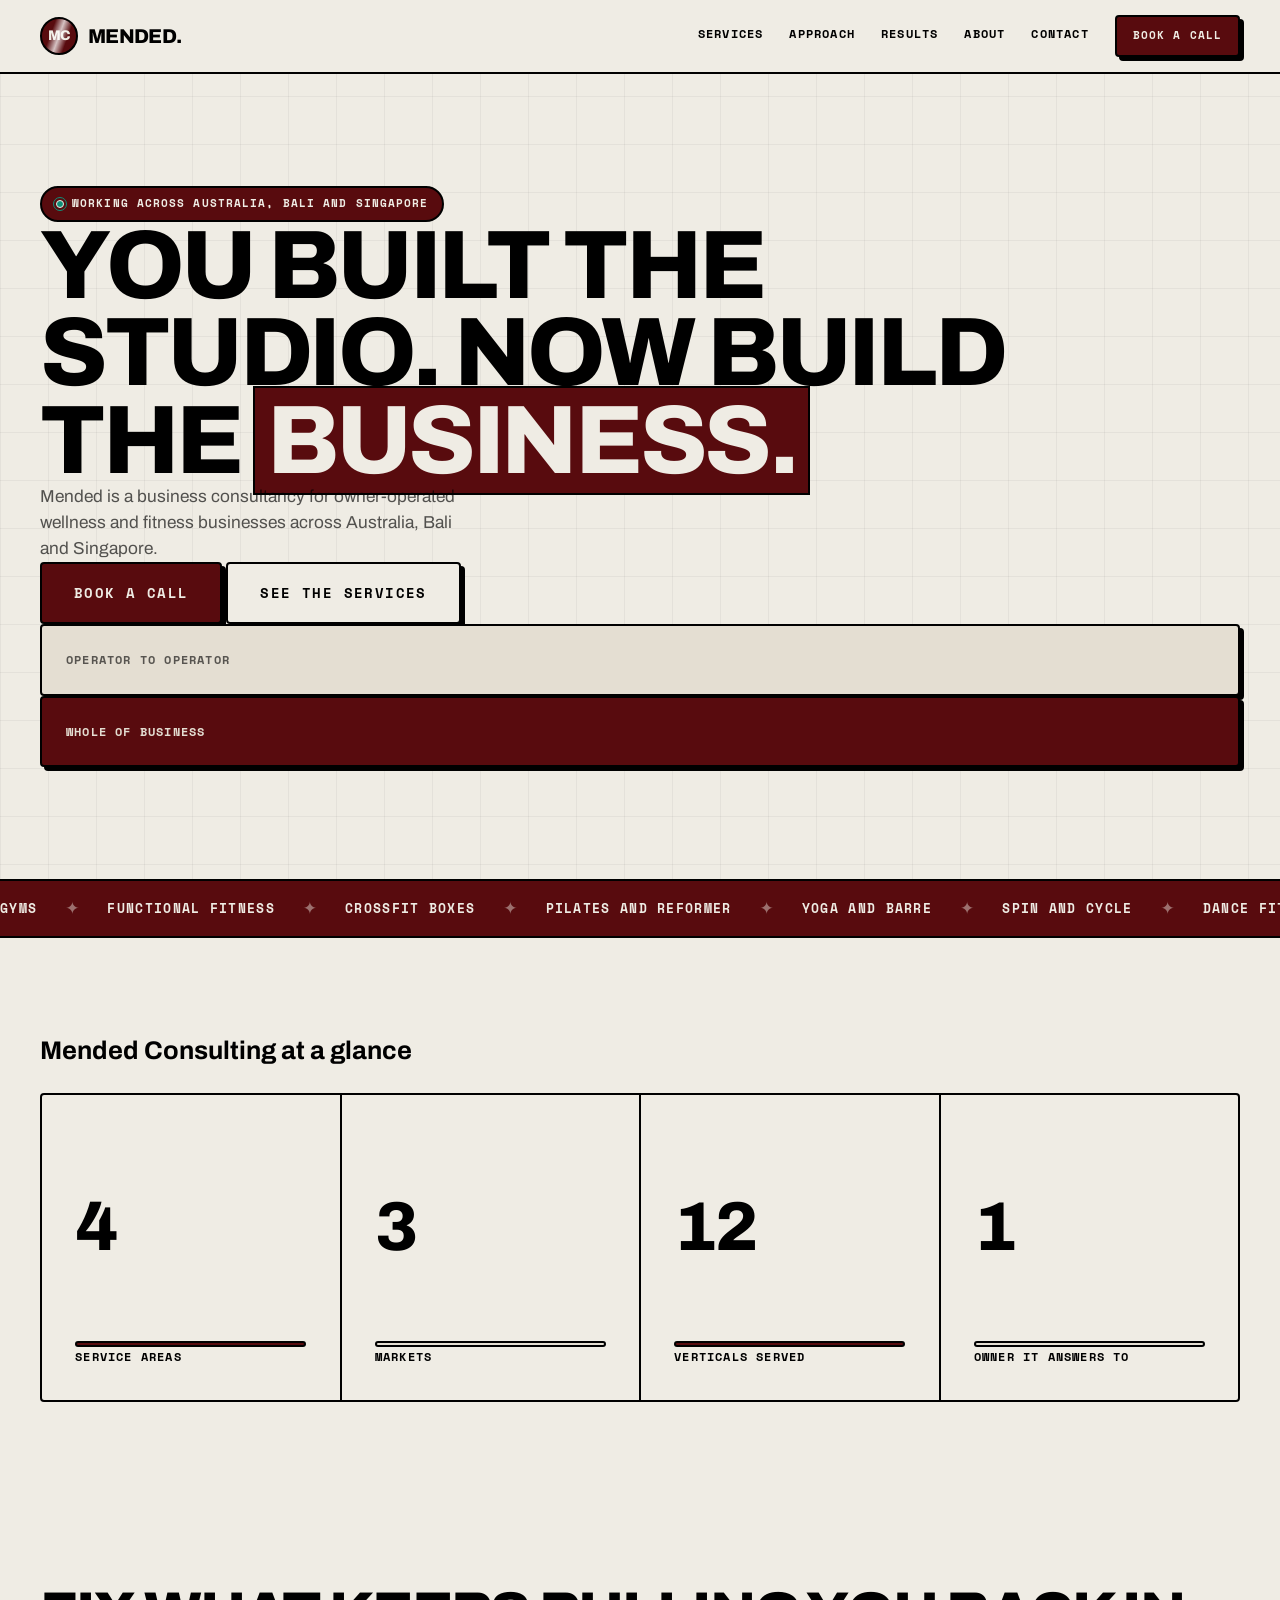
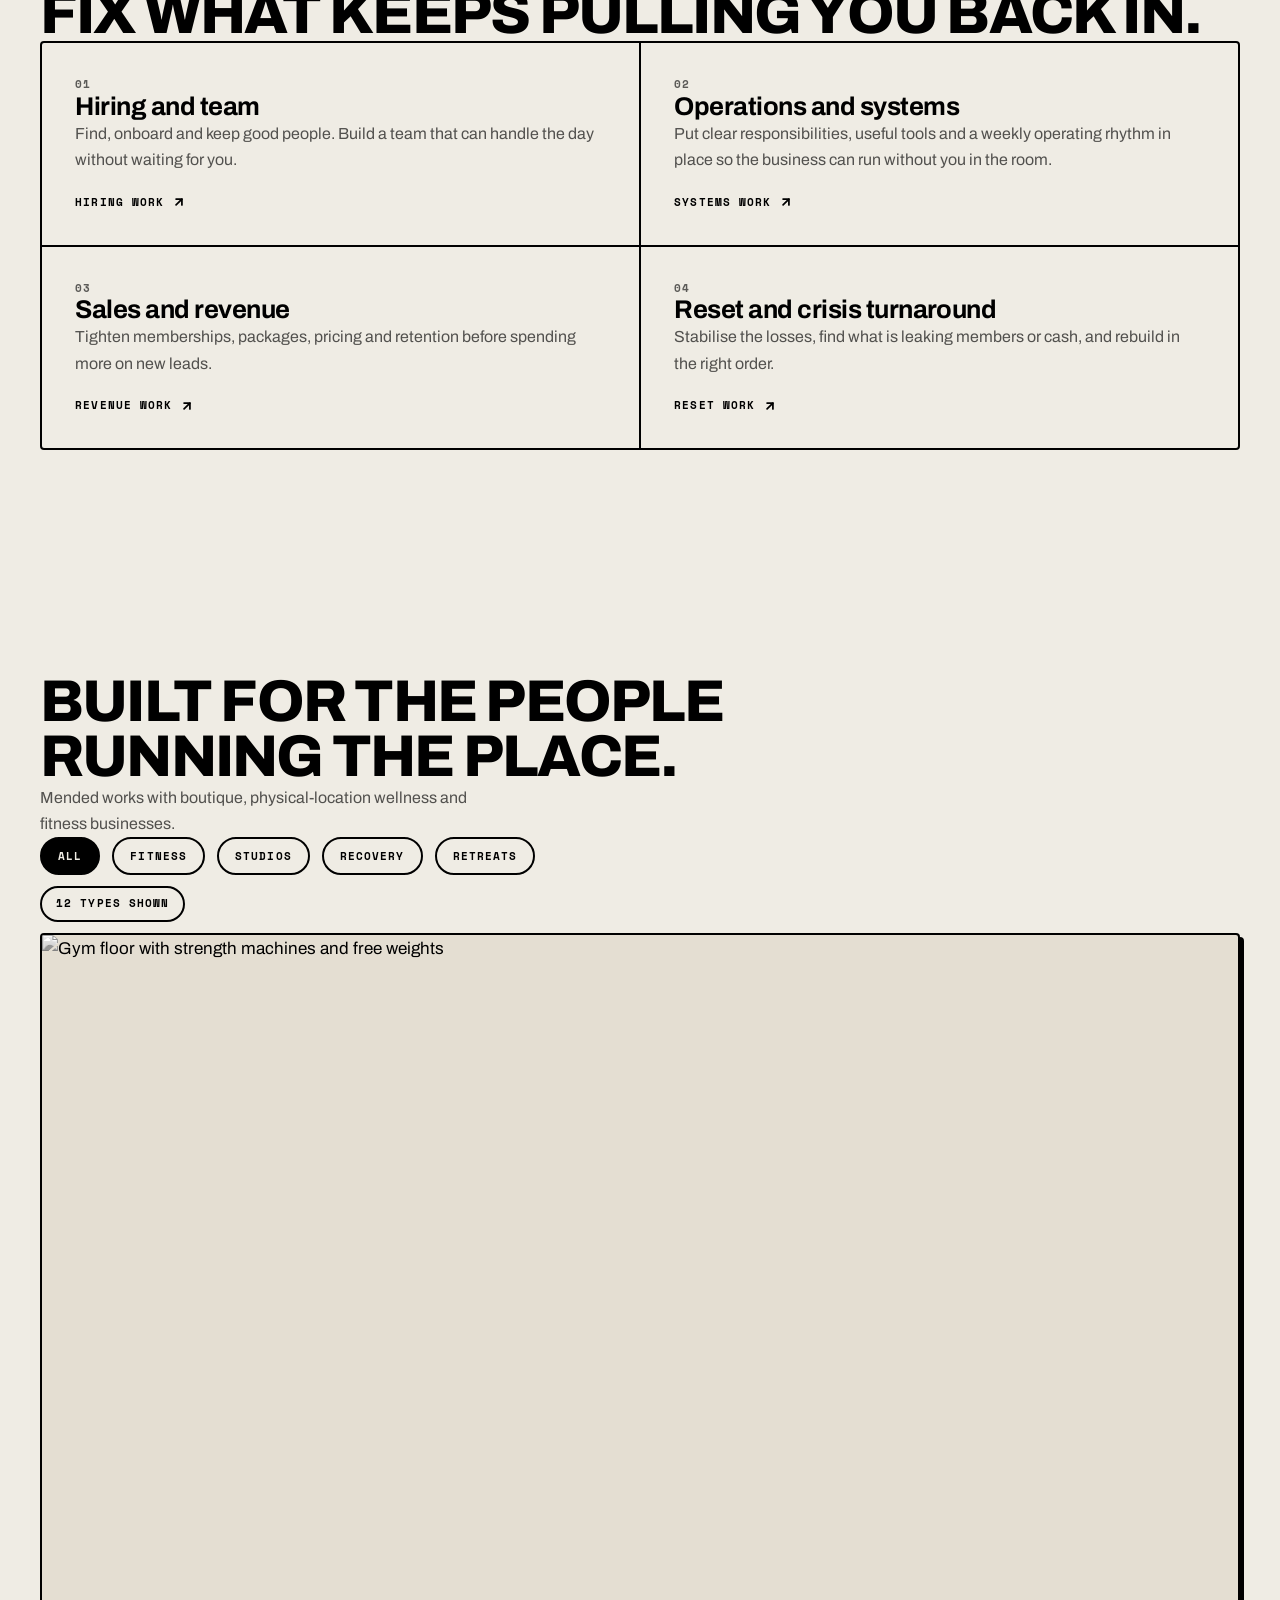
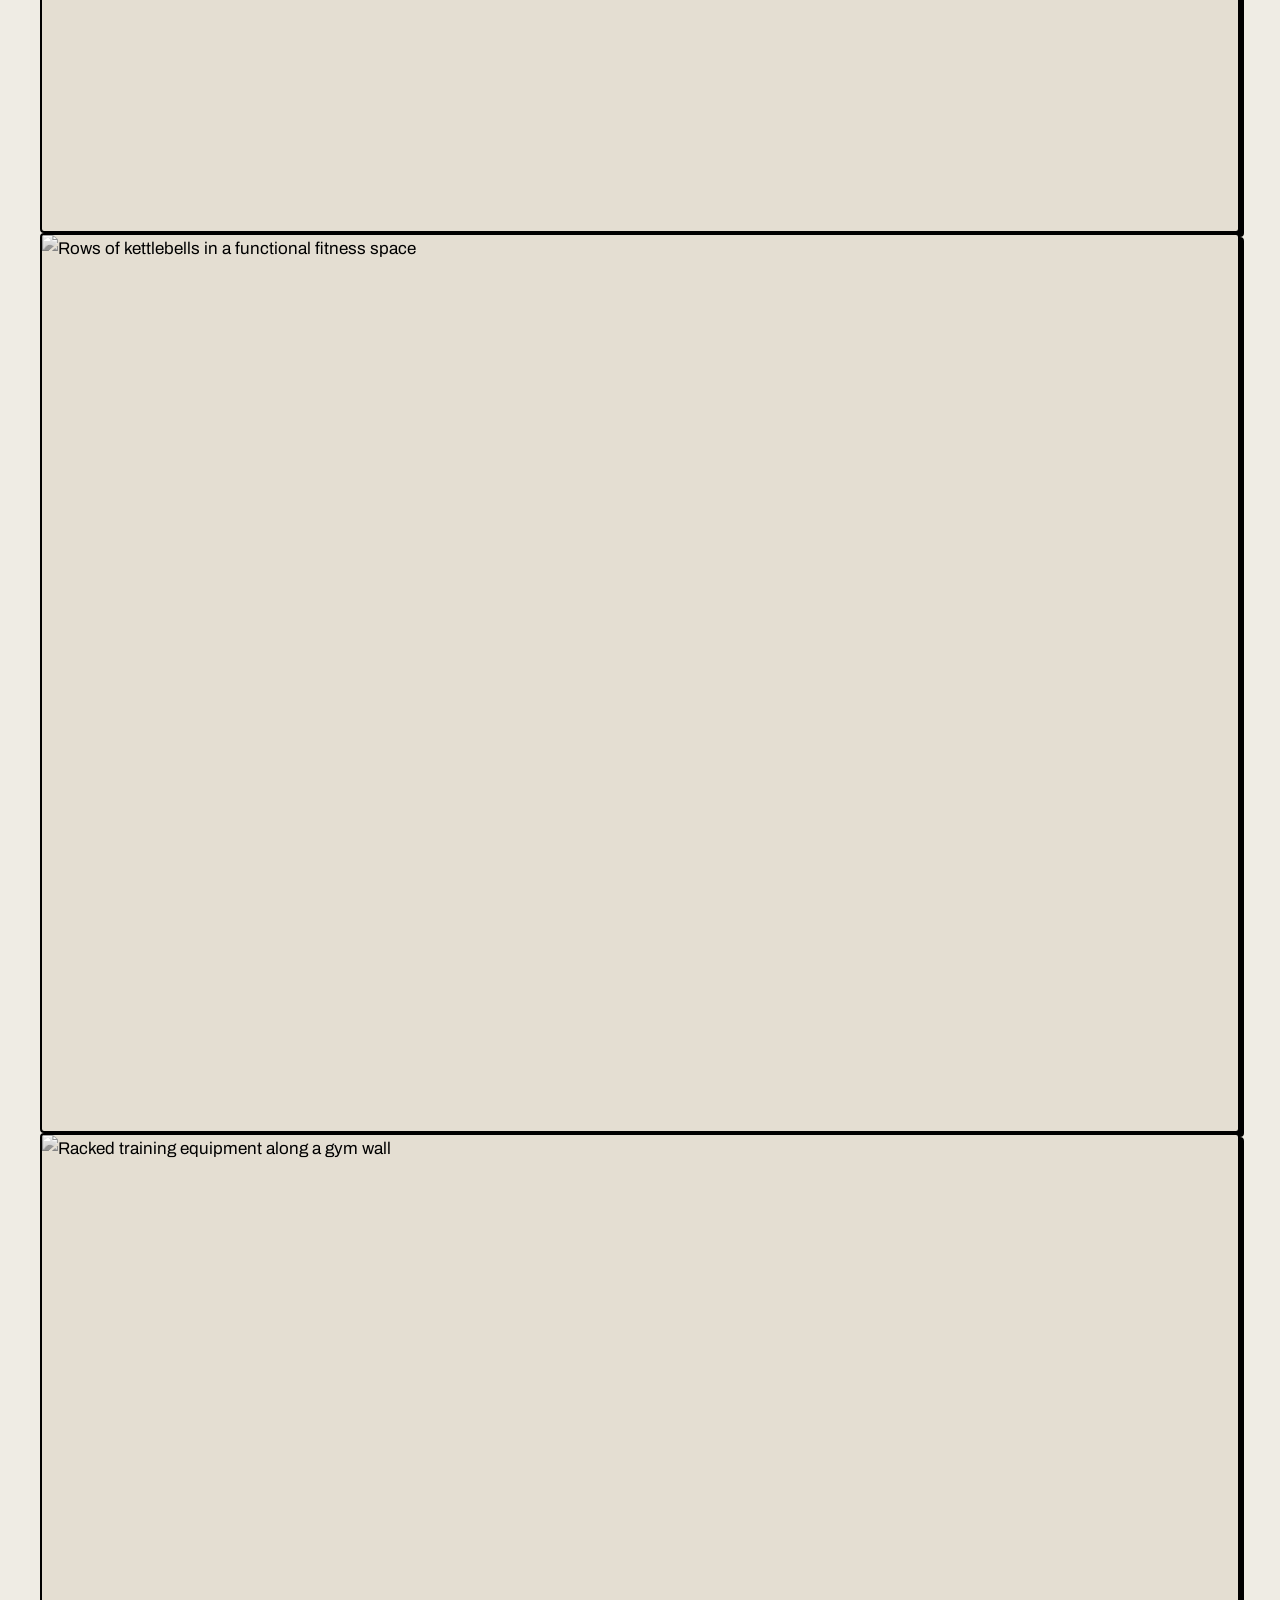
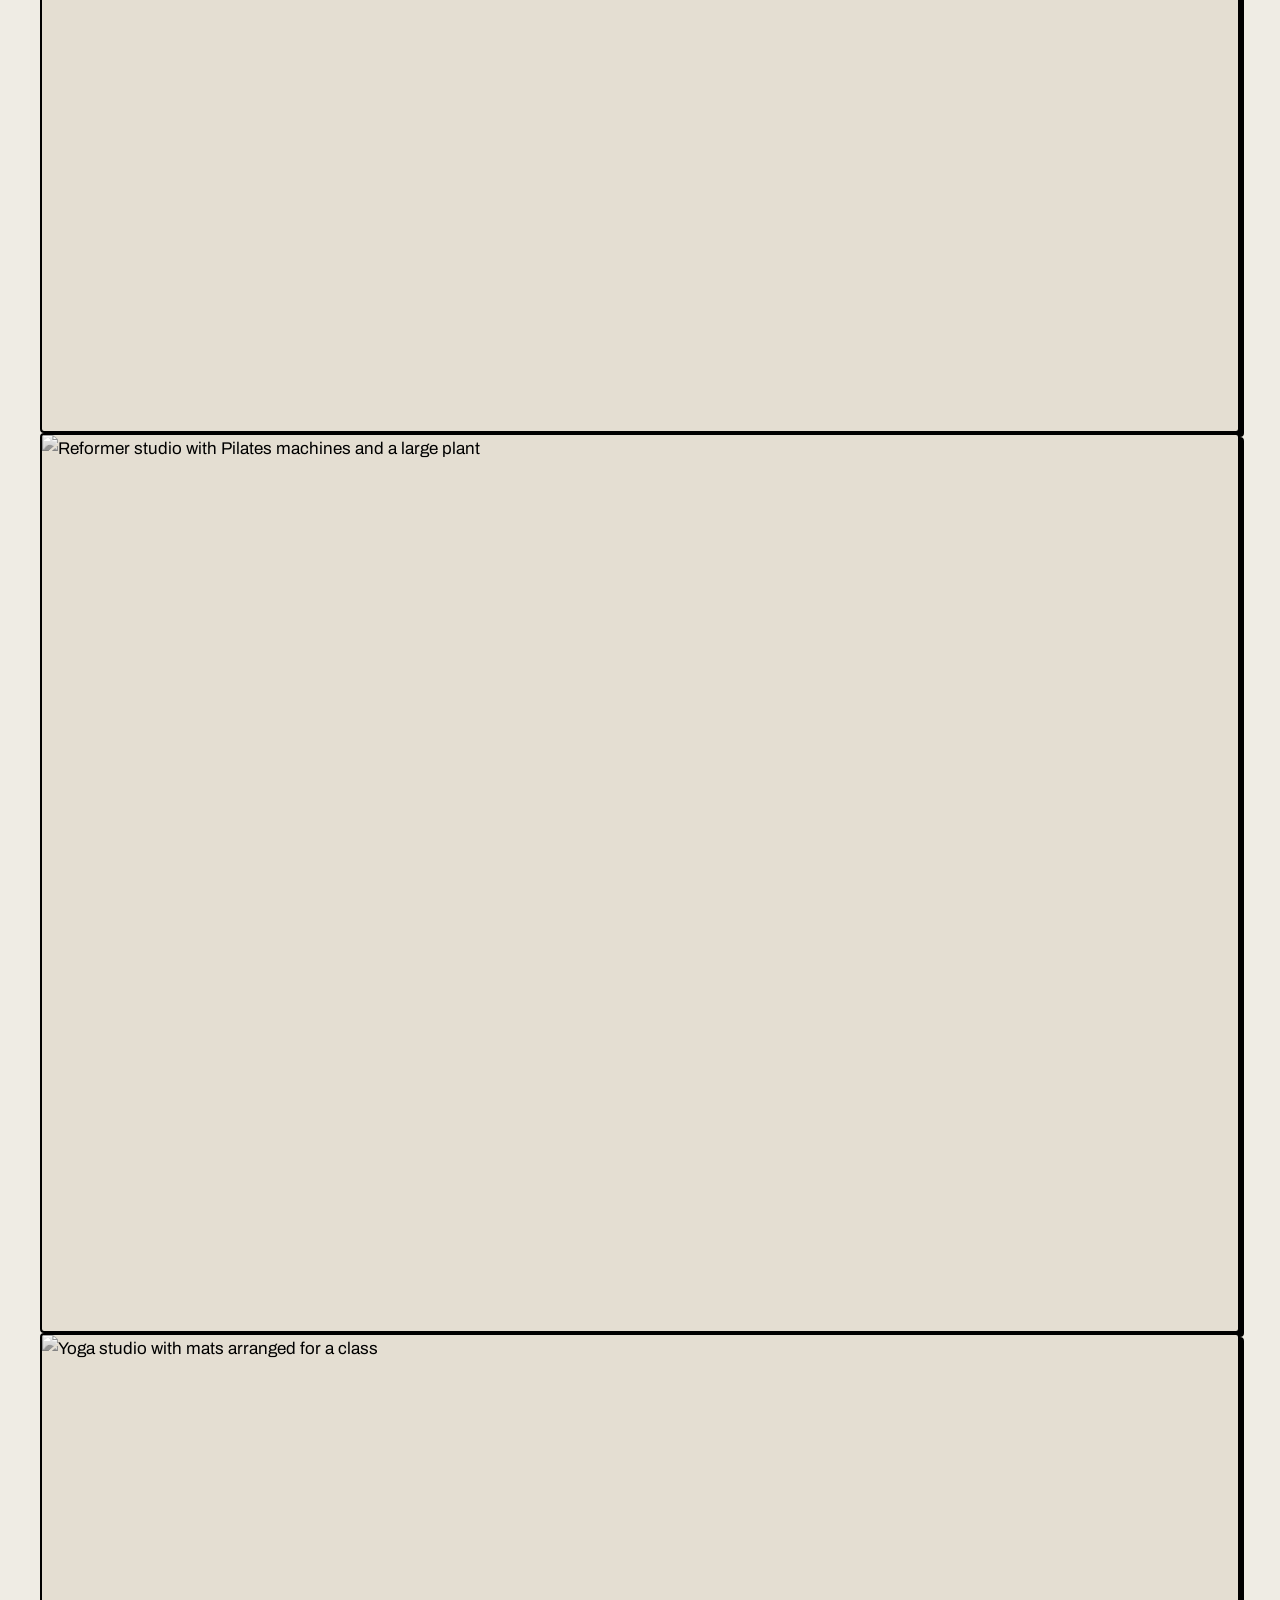
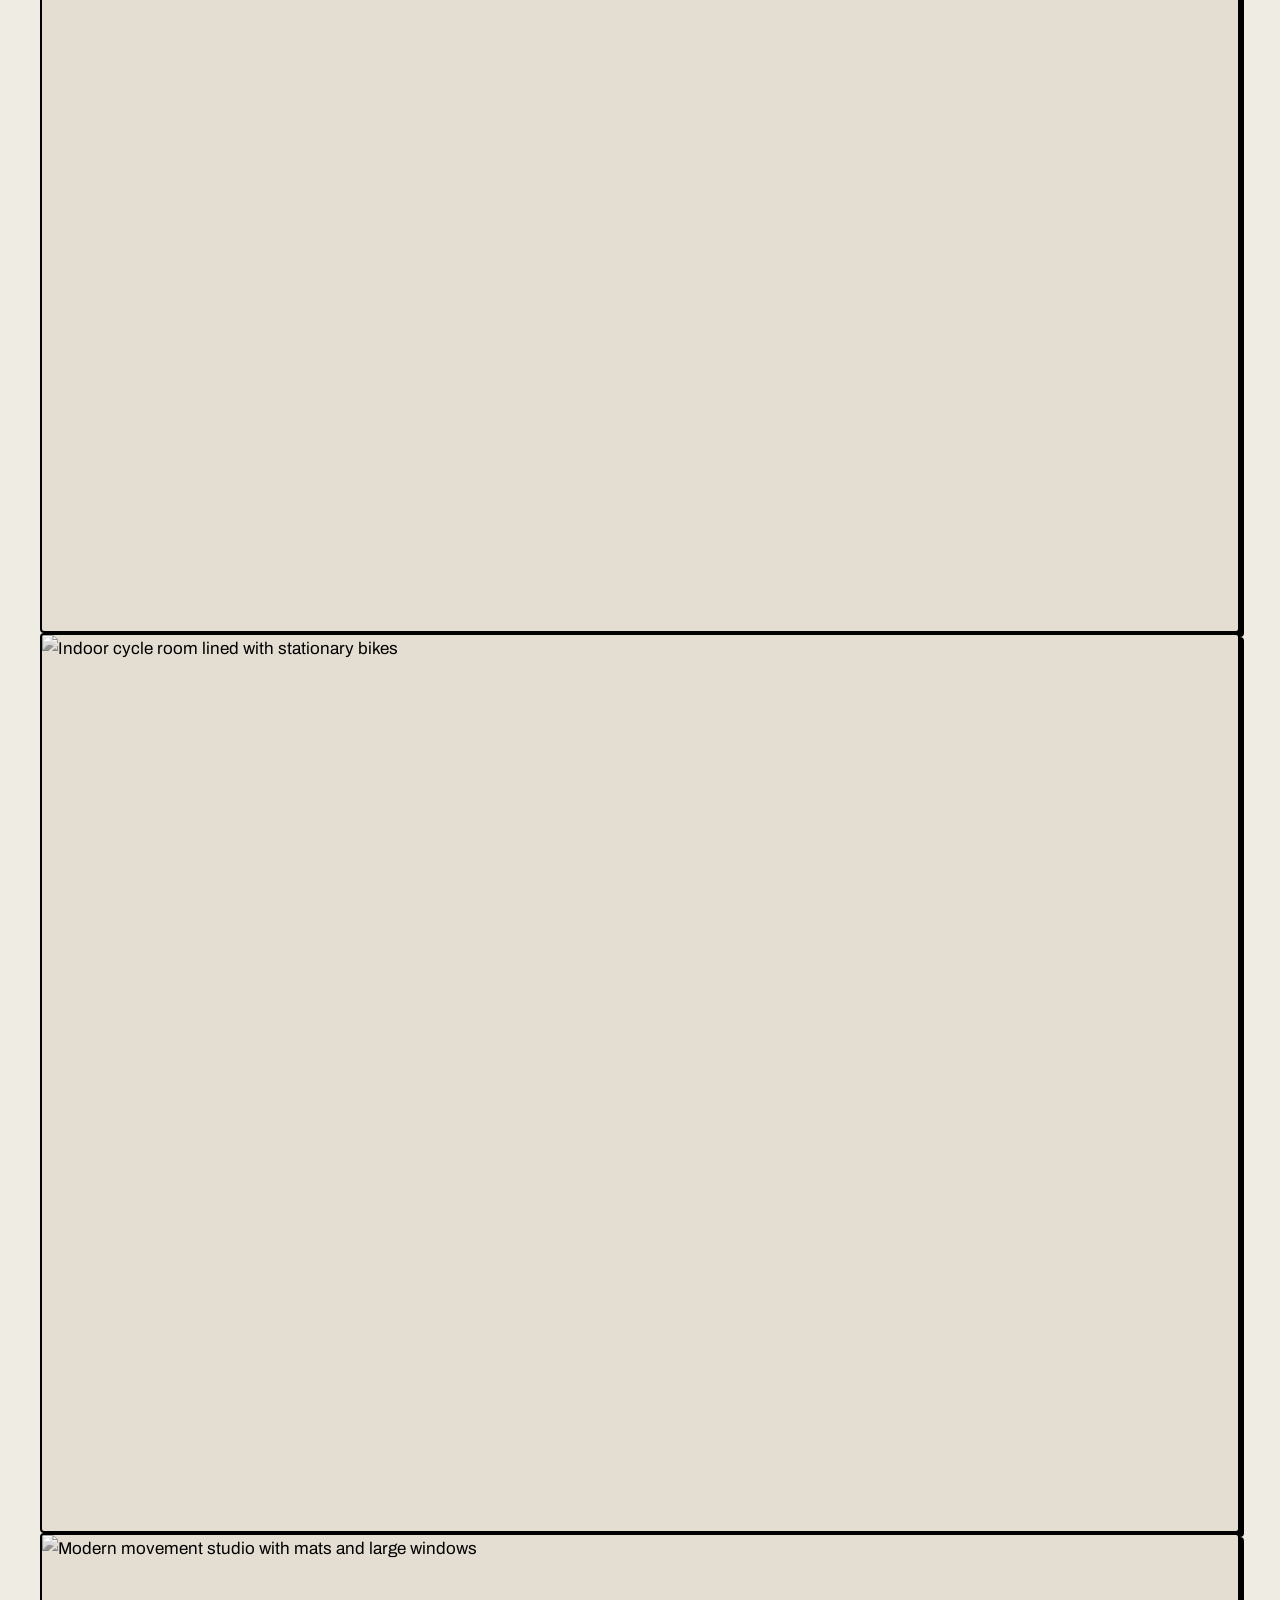
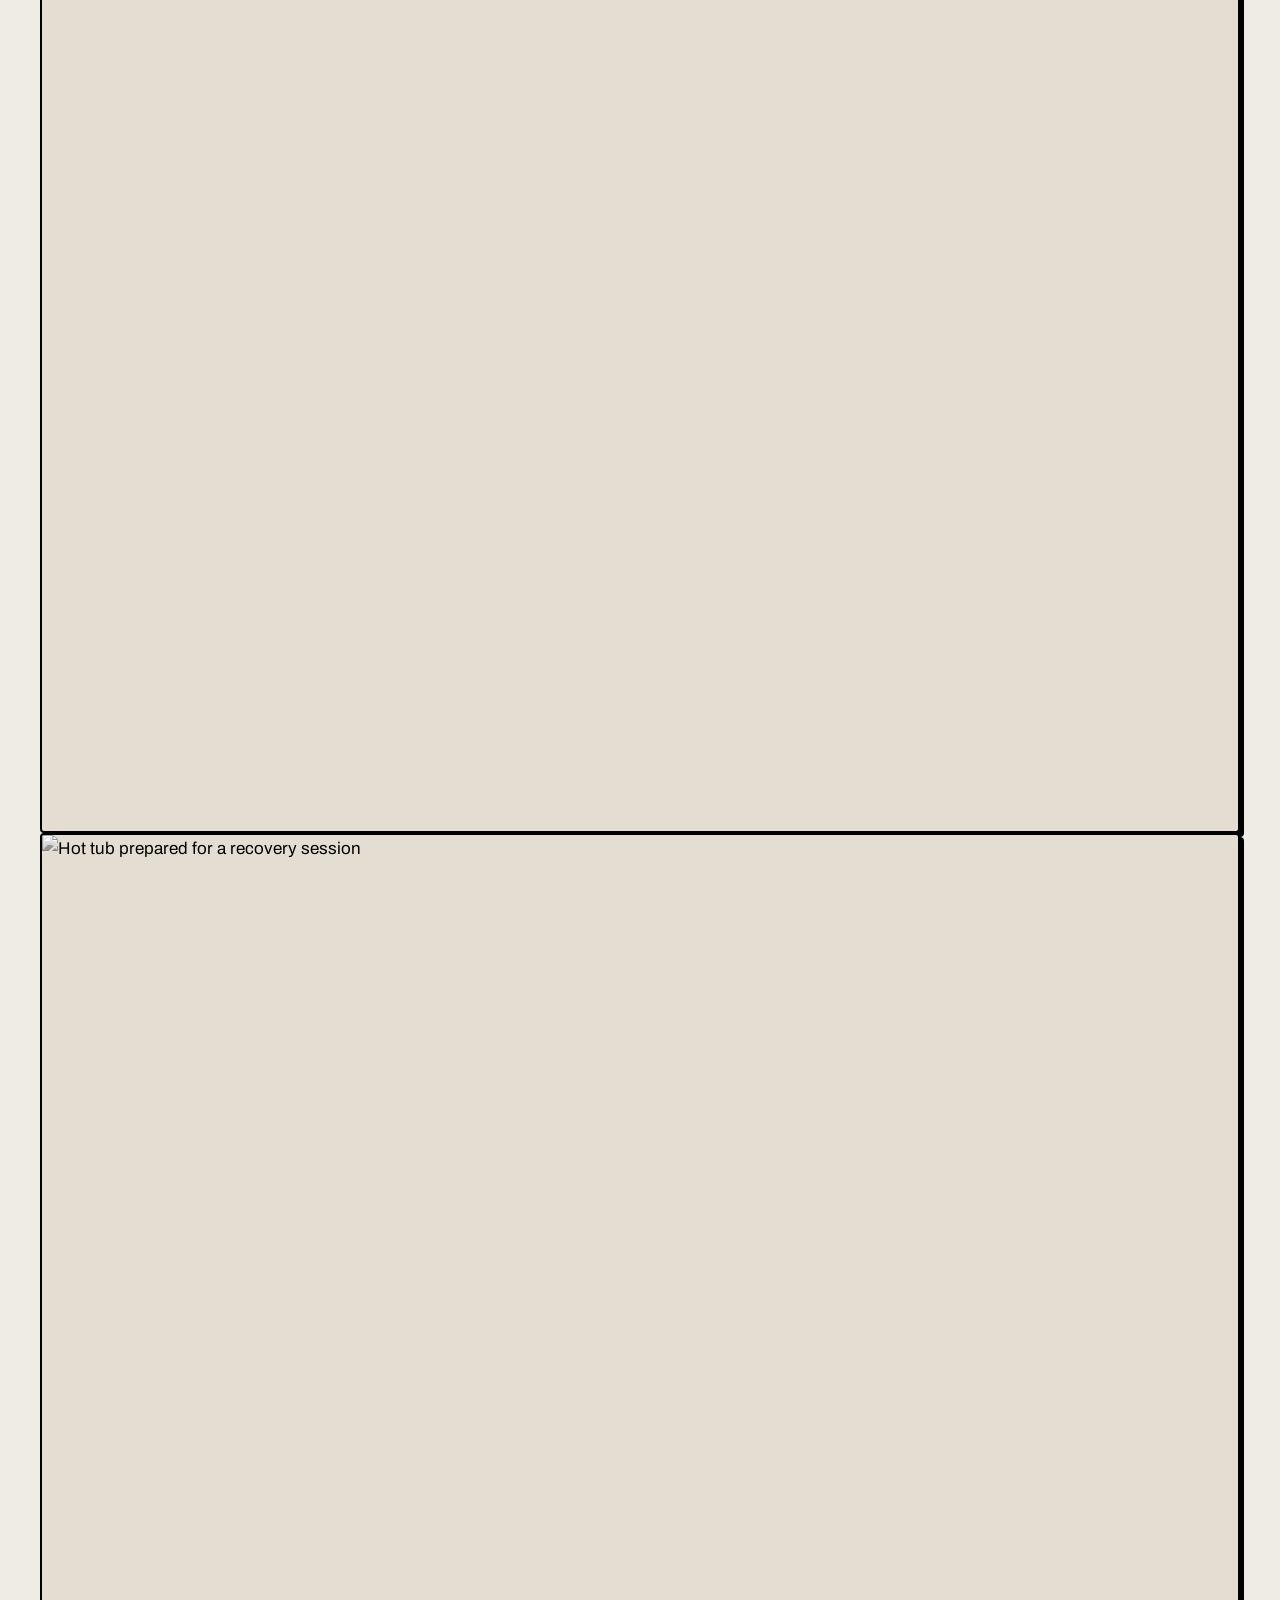
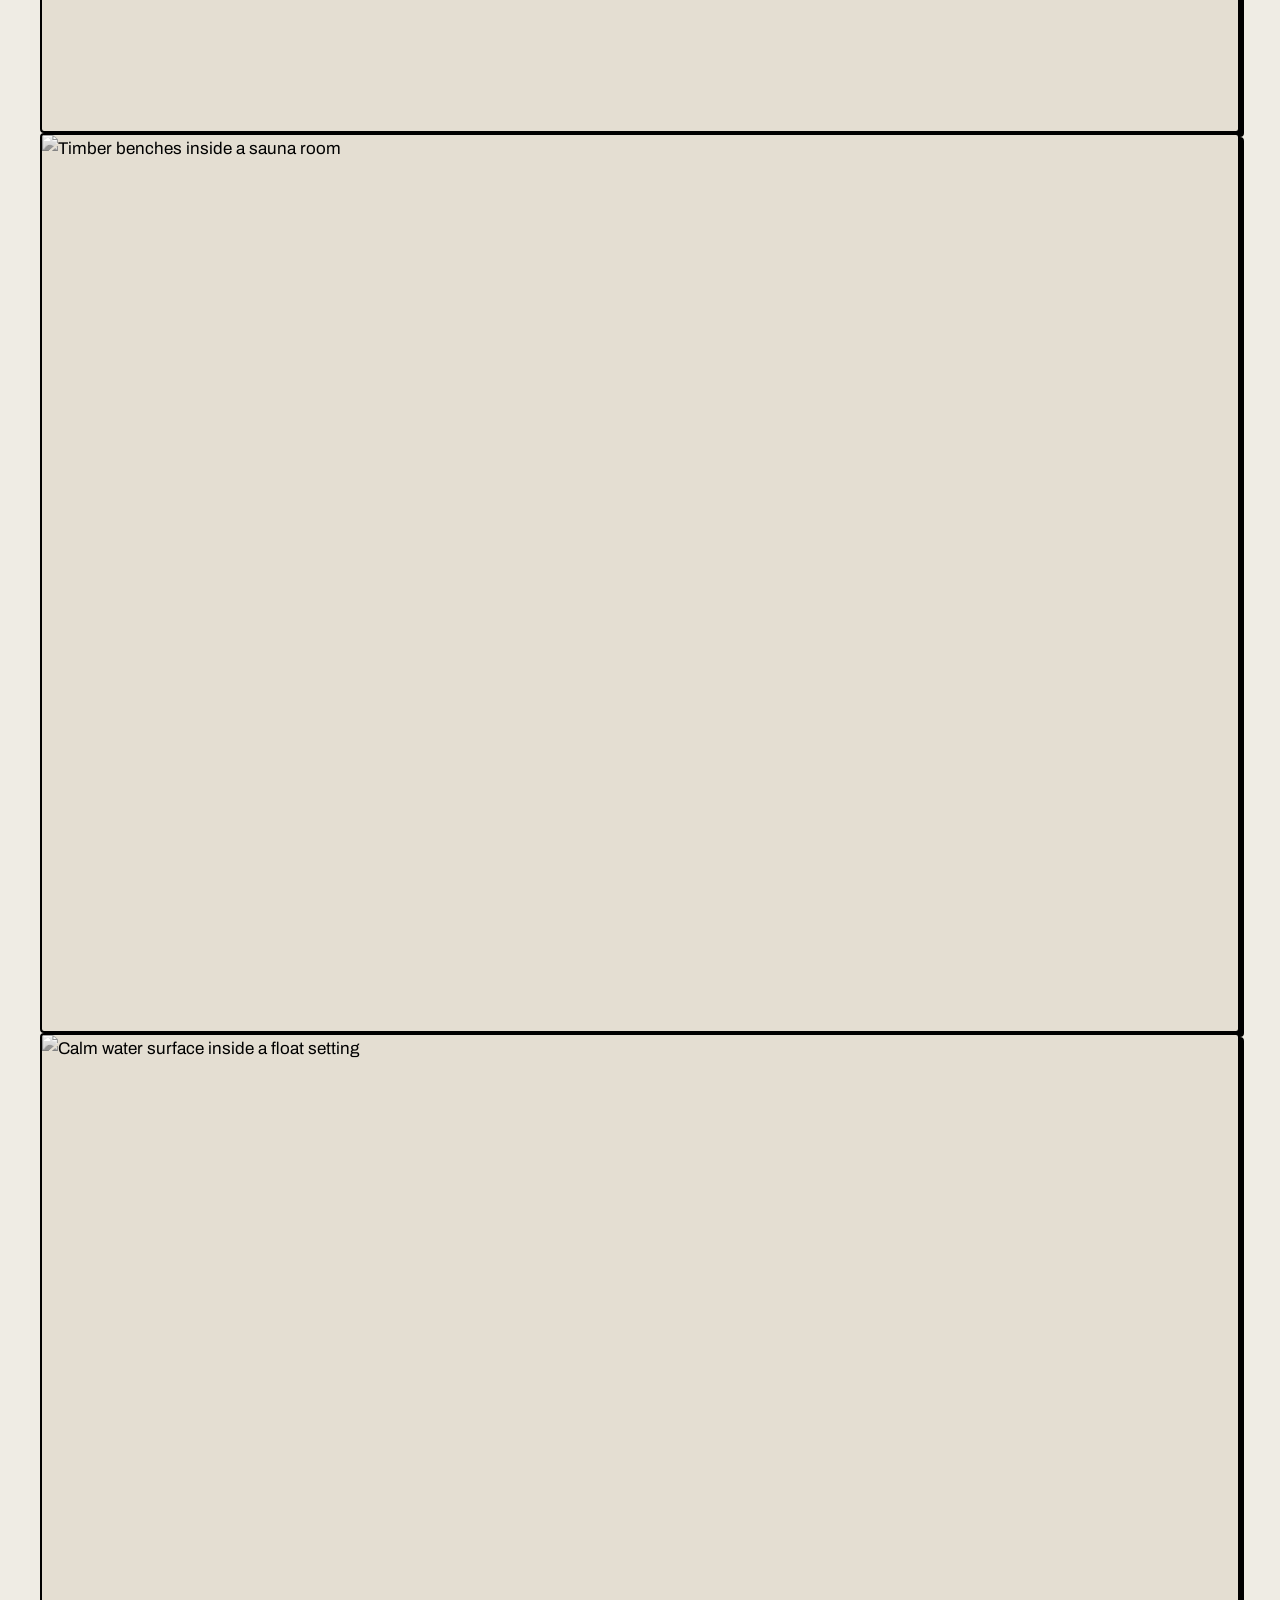
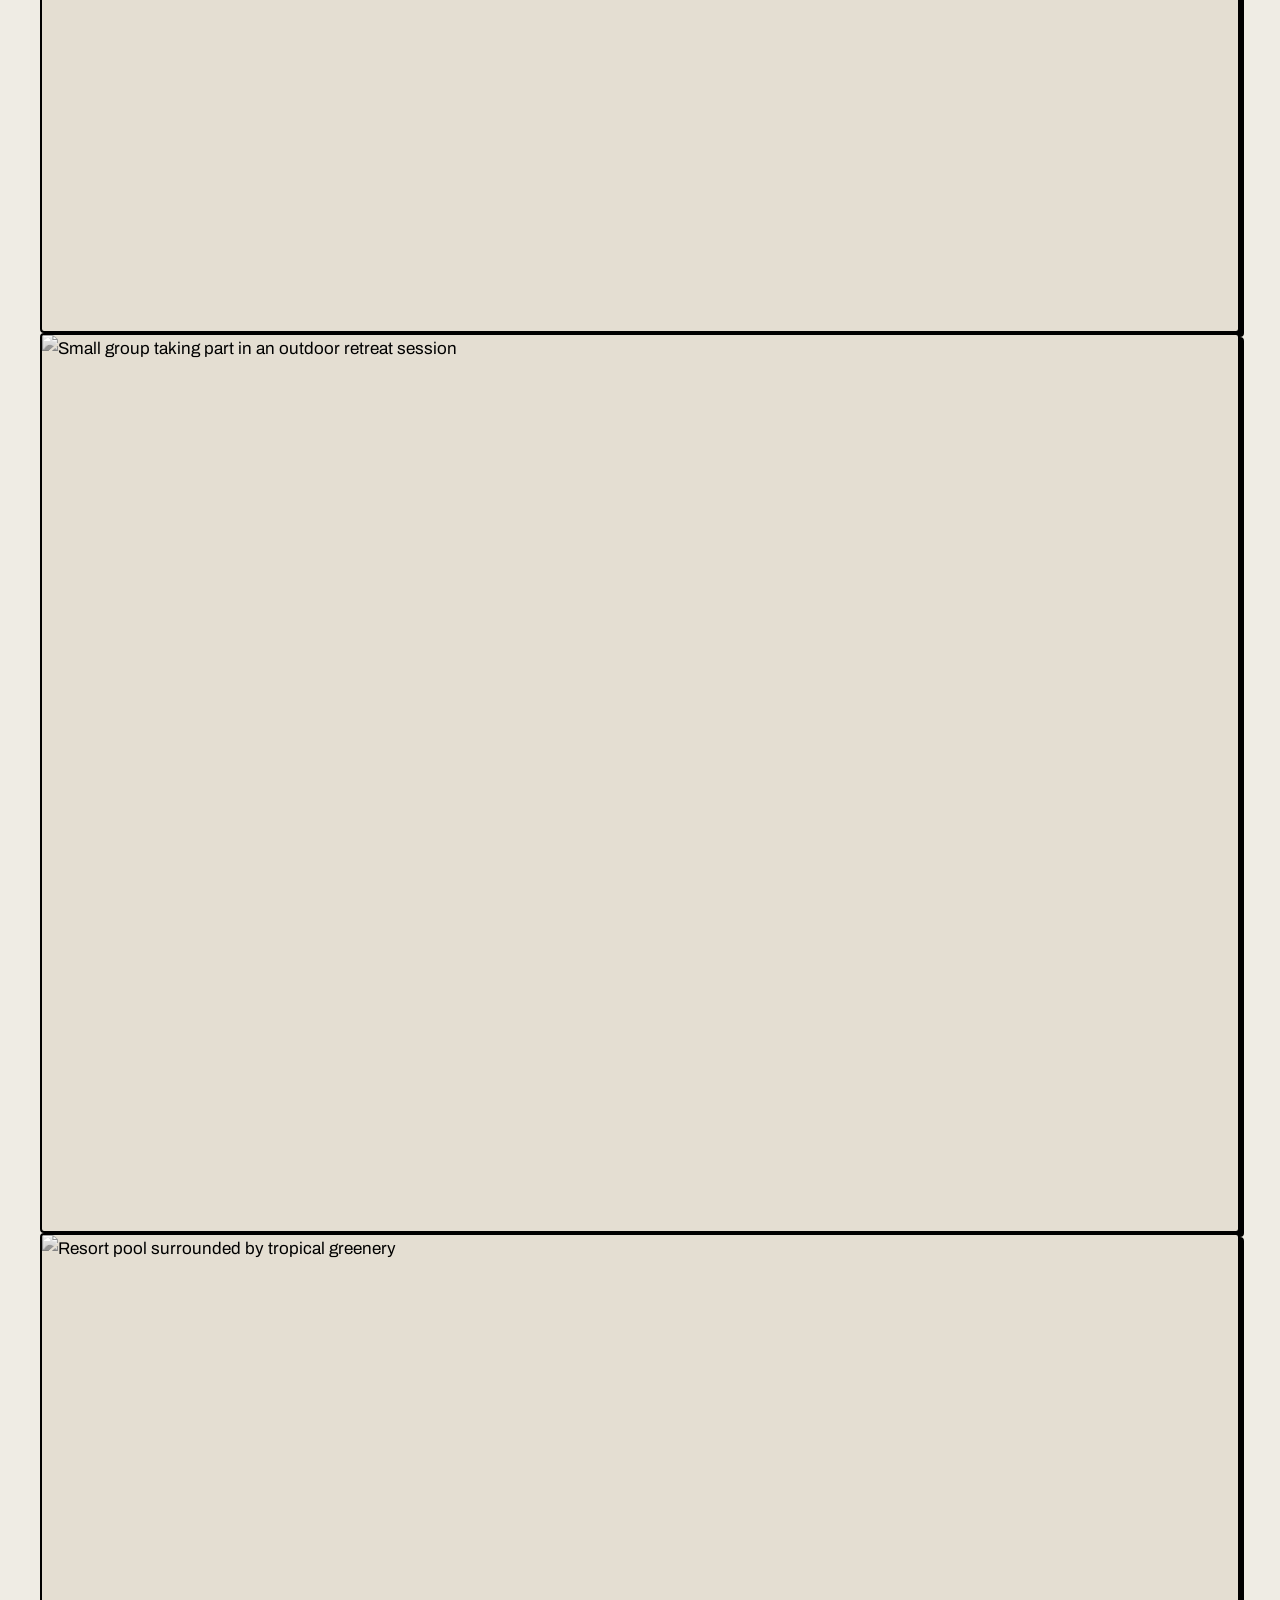
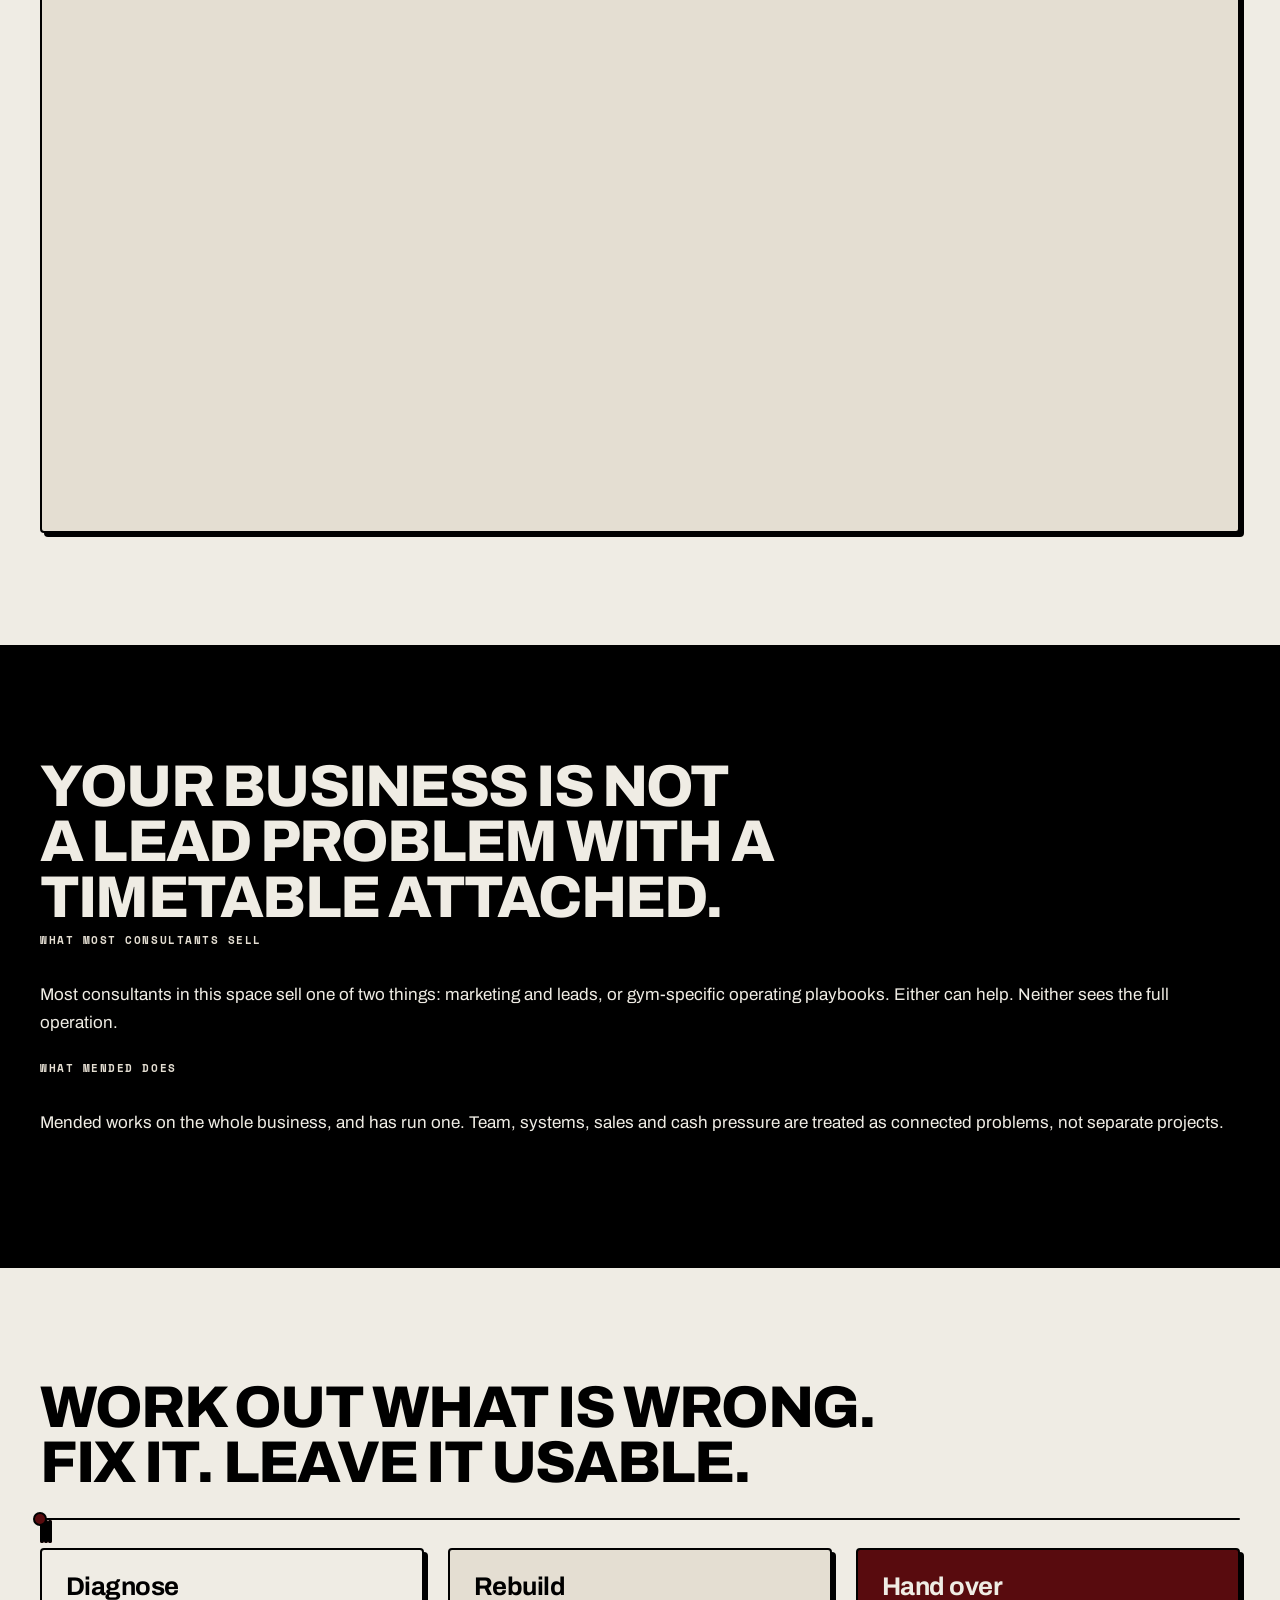
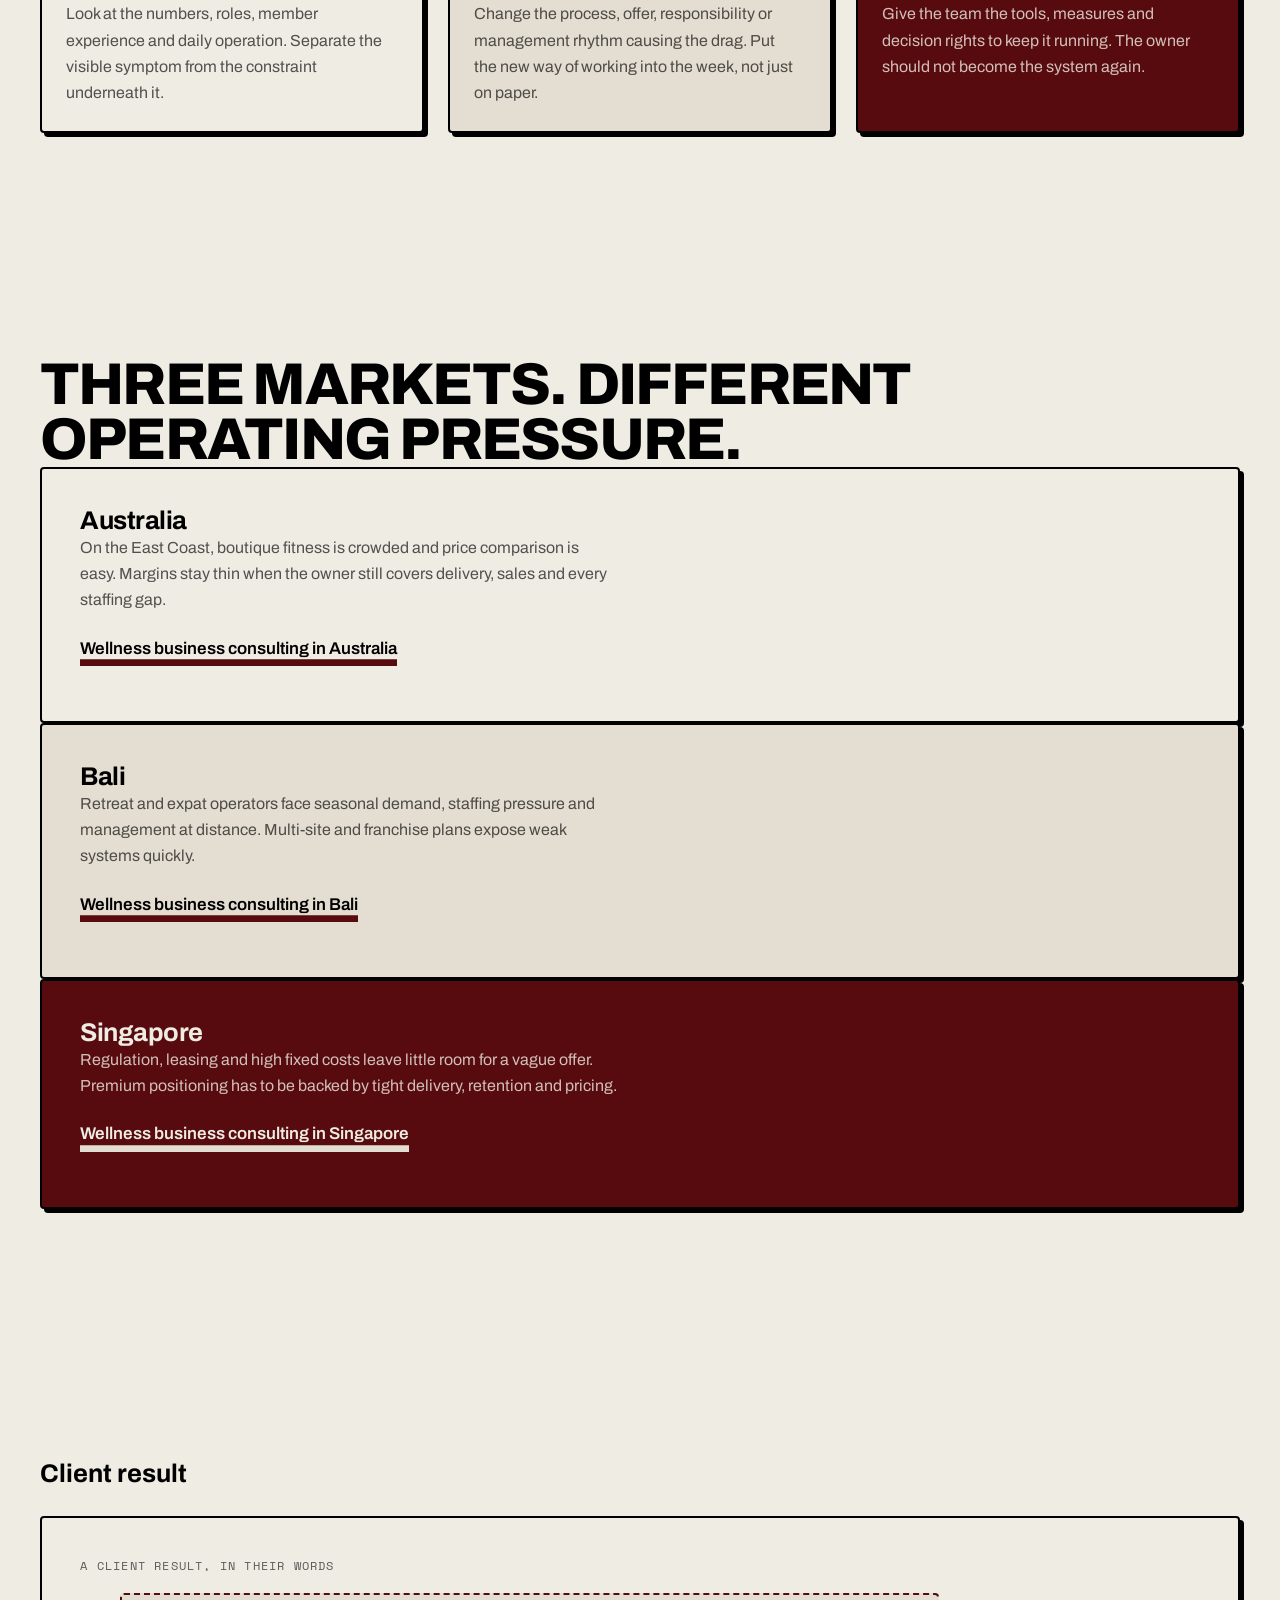
==== index.html @ ee4cb62b "Apply the real Mended brand: oxblood maroon on bone The client's identity arrived (the MENDED. locku" ====
<!doctype html>
<html lang="en-AU">
<head>
<meta charset="utf-8">
<meta name="viewport" content="width=device-width, initial-scale=1">
<title>Wellness Business Consulting | Mended Consulting</title>
<meta name="description" content="Business consulting for owner-operated gyms, studios, recovery centres and retreats across Australia, Bali and Singapore.">
<link rel="canonical" href="https://mendedconsulting.com.au/">
<meta property="og:type" content="website">
<meta property="og:site_name" content="Mended Consulting">
<meta property="og:title" content="Wellness Business Consulting | Mended Consulting">
<meta property="og:description" content="Business consulting for owner-operated gyms, studios, recovery centres and retreats across Australia, Bali and Singapore.">
<meta property="og:url" content="https://mendedconsulting.com.au/">
<meta property="og:image" content="https://mendedconsulting.com.au/assets/img/og-default.jpg">
<meta name="twitter:card" content="summary_large_image">
<link rel="preconnect" href="https://fonts.googleapis.com">
<link rel="preconnect" href="https://fonts.gstatic.com" crossorigin>
<link href="https://fonts.googleapis.com/css2?family=Archivo:wght@400;500;600;700;800&amp;family=Space+Mono:wght@400;700&amp;display=swap" rel="stylesheet">
<script src="https://cdn.tailwindcss.com"></script>
<script src="assets/js/tailwind.config.js"></script>
<script>document.documentElement.classList.add('js')</script>
<link rel="stylesheet" href="assets/css/site.css">
<script defer src="assets/js/site.js"></script>
<!-- TODO supply: Official Mended Consulting social profile URLs for the sameAs array. -->
<script type="application/ld+json">
{
  "@context": "https://schema.org",
  "@graph": [
    {
      "@type": "ProfessionalService",
      "@id": "https://mendedconsulting.com.au/#business",
      "name": "Mended Consulting",
      "description": "Business consulting for owner-operated gyms, studios, recovery centres and retreats across Australia, Bali and Singapore.",
      "url": "https://mendedconsulting.com.au/",
      "areaServed": [
        { "@type": "Country", "name": "Australia" },
        { "@type": "Country", "name": "Indonesia" },
        { "@type": "Country", "name": "Singapore" }
      ],
      "serviceType": [
        "Hiring and team",
        "Operations and systems",
        "Sales and revenue",
        "Reset and crisis turnaround"
      ],
      "sameAs": []
    },
    {
      "@type": "FAQPage",
      "@id": "https://mendedconsulting.com.au/#faq",
      "mainEntity": [
        {
          "@type": "Question",
          "name": "What does a wellness business consultant do?",
          "acceptedAnswer": {
            "@type": "Answer",
            "text": "A wellness business consultant looks at how the whole operation runs, finds what is holding it back, and helps fix the team, systems, sales or financial pressure causing the problem."
          }
        },
        {
          "@type": "Question",
          "name": "How is this different from a gym marketing agency?",
          "acceptedAnswer": {
            "@type": "Answer",
            "text": "A gym marketing agency mainly sells lead generation and member acquisition. Mended can work on sales, but also fixes hiring, delivery, pricing, retention and the operating systems behind them."
          }
        },
        {
          "@type": "Question",
          "name": "What size business does Mended work with?",
          "acceptedAnswer": {
            "@type": "Answer",
            "text": "Mended works with owner-operated boutique businesses, from a single gym or studio to multi-site groups, retreats and franchise operators. The fit depends more on the problem and the owner's readiness to act than location count."
          }
        },
        {
          "@type": "Question",
          "name": "Do you work with businesses outside Australia?",
          "acceptedAnswer": {
            "@type": "Answer",
            "text": "Yes. Mended works with operators in Bali and Singapore as well as Australia. If your business is elsewhere, the first call will confirm whether the work and local conditions are a good fit."
          }
        },
        {
          "@type": "Question",
          "name": "What does an engagement look like and how long does it run?",
          "acceptedAnswer": {
            "@type": "Answer",
            "text": "Work starts by diagnosing the real constraint, then rebuilding what is weak and handing over a system your team can run. Timing depends on the scope, urgency and number of areas involved."
          }
        },
        {
          "@type": "Question",
          "name": "What does it cost?",
          "acceptedAnswer": {
            "@type": "Answer",
            "text": "Every engagement is scoped after the first call. Cost depends on the problem, the amount of hands-on work required and how much of the business is involved. You will receive a clear scope before committing."
          }
        }
      ]
    },
    {
      "@type": "WebSite",
      "@id": "https://mendedconsulting.com.au/#website",
      "name": "Mended Consulting",
      "url": "https://mendedconsulting.com.au/",
      "inLanguage": "en-AU"
    }
  ]
}
</script>
</head>
<body>
  <div class="scroll-progress" data-progress aria-hidden="true"></div>
  <a class="skip-link" href="#main">Skip to content</a>
  <header class="site-header">
    <div class="wrap header-inner">
      <a class="wordmark" href="index.html" aria-label="Mended Consulting home">
        <span class="wordmark-badge" aria-hidden="true">MC</span>
        <span class="wordmark-text">Mended.</span>
      </a>
      <nav class="nav-desktop" aria-label="Primary navigation">
        <a class="nav-link" href="services.html">Services</a>
        <a class="nav-link" href="index.html#approach">Approach</a>
        <a class="nav-link" href="results.html">Results</a>
        <a class="nav-link" href="about.html">About</a>
        <a class="nav-link" href="contact.html">Contact</a>
        <a class="btn btn-brand btn-sm" href="contact.html">Book a call</a>
      </nav>
      <button class="nav-toggle" type="button" data-nav-toggle aria-expanded="false" aria-controls="mobile-navigation">Menu</button>
    </div>
    <noscript>
      <nav class="wrap flex flex-wrap gap-4 py-4 min-[1024px]:hidden" aria-label="Navigation without JavaScript">
        <a class="nav-link" href="services.html">Services</a>
        <a class="nav-link" href="index.html#approach">Approach</a>
        <a class="nav-link" href="results.html">Results</a>
        <a class="nav-link" href="about.html">About</a>
        <a class="nav-link" href="contact.html">Contact</a>
      </nav>
    </noscript>
  </header>
  <nav class="nav-mobile" id="mobile-navigation" data-nav-drawer aria-label="Mobile navigation" aria-hidden="true">
    <div class="flex items-center justify-between gap-4 pb-6">
      <a class="wordmark" href="index.html" aria-label="Mended Consulting home">
        <span class="wordmark-badge" aria-hidden="true">MC</span>
        <span class="wordmark-text">Mended.</span>
      </a>
      <button class="nav-toggle" type="button" data-nav-close>Close</button>
    </div>
    <a class="nav-mobile-link" href="services.html">Services</a>
    <a class="nav-mobile-link" href="index.html#approach">Approach</a>
    <a class="nav-mobile-link" href="results.html">Results</a>
    <a class="nav-mobile-link" href="about.html">About</a>
    <a class="nav-mobile-link" href="contact.html">Contact</a>
    <div class="mt-auto pt-8"><a class="btn btn-brand btn-lg w-full" href="contact.html">Book a call</a></div>
  </nav>
  <main id="main">
    <section class="sec min-h-[calc(100dvh-72px)] flex items-center overflow-hidden" aria-labelledby="home-heading">
      <div class="wrap relative py-8 min-[900px]:py-12">
        <div class="max-w-[1100px] relative z-[1]">
          <div class="badge reveal"><span class="dot" aria-hidden="true"></span>Working across Australia, Bali and Singapore</div>
          <h1 class="display t-hero mt-7 reveal" style="--d:80ms" id="home-heading">
            <span class="block">You built the studio.</span>
            <span class="block">Now build the <span class="mark">business.</span></span>
          </h1>
          <p class="lede mt-7 reveal" style="--d:160ms">Mended is a business consultancy for owner-operated wellness and fitness businesses across Australia, Bali and Singapore.</p>
          <div class="flex flex-wrap gap-4 mt-8 reveal" style="--d:240ms">
            <a class="btn btn-brand btn-lg magnetic" href="contact.html">Book a call</a>
            <a class="btn btn-lg" href="services.html">See the services</a>
          </div>
        </div>
        <div class="card card-sand absolute right-10 top-4 hidden min-[900px]:block" aria-hidden="true"><p class="mono mono-bold">Operator to operator</p></div>
        <div class="card card-brand absolute right-16 bottom-0 hidden min-[900px]:block" aria-hidden="true"><p class="mono mono-bold">Whole of business</p></div>
      </div>
    </section>
    <div class="marquee" aria-label="Wellness and fitness business types Mended serves">
      <div class="marquee-track">
        <div class="marquee-group">
          <span class="marquee-item">Gyms</span><span class="marquee-sep" aria-hidden="true">✦</span>
          <span class="marquee-item">Functional fitness</span><span class="marquee-sep" aria-hidden="true">✦</span>
          <span class="marquee-item">CrossFit boxes</span><span class="marquee-sep" aria-hidden="true">✦</span>
          <span class="marquee-item">Pilates and reformer</span><span class="marquee-sep" aria-hidden="true">✦</span>
          <span class="marquee-item">Yoga and barre</span><span class="marquee-sep" aria-hidden="true">✦</span>
          <span class="marquee-item">Spin and cycle</span><span class="marquee-sep" aria-hidden="true">✦</span>
          <span class="marquee-item">Dance fitness</span><span class="marquee-sep" aria-hidden="true">✦</span>
          <span class="marquee-item">Recovery centres</span><span class="marquee-sep" aria-hidden="true">✦</span>
          <span class="marquee-item">Sauna and ice bath</span><span class="marquee-sep" aria-hidden="true">✦</span>
          <span class="marquee-item">Float tanks</span><span class="marquee-sep" aria-hidden="true">✦</span>
          <span class="marquee-item">Health retreats</span><span class="marquee-sep" aria-hidden="true">✦</span>
          <span class="marquee-item">Multi-site groups</span><span class="marquee-sep" aria-hidden="true">✦</span>
        </div>
      </div>
    </div>
    <section class="sec-sm" aria-labelledby="stats-heading">
      <div class="wrap">
        <h2 class="sr-only" id="stats-heading">Mended Consulting at a glance</h2>
        <div class="modules modules-4">
          <article class="module reveal">
            <p class="stat-num"><span data-target="4">4</span></p>
            <div class="stat-bar" aria-hidden="true"></div>
            <p class="mono mono-bold mt-5">Service areas</p>
          </article>
          <article class="module reveal" style="--d:80ms">
            <p class="stat-num"><span data-target="3">3</span></p>
            <div class="stat-bar stat-bar-2" aria-hidden="true"></div>
            <p class="mono mono-bold mt-5">Markets</p>
          </article>
          <article class="module reveal" style="--d:160ms">
            <p class="stat-num"><span data-target="12">12</span></p>
            <div class="stat-bar" aria-hidden="true"></div>
            <p class="mono mono-bold mt-5">Verticals served</p>
          </article>
          <article class="module reveal" style="--d:240ms">
            <p class="stat-num"><span data-target="1">1</span></p>
            <div class="stat-bar stat-bar-2" aria-hidden="true"></div>
            <p class="mono mono-bold mt-5">Owner it answers to</p>
          </article>
        </div>
      </div>
    </section>
    <section class="sec" aria-labelledby="services-heading">
      <div class="wrap">
        <h2 class="display t-sec max-w-4xl reveal" id="services-heading">Fix what keeps pulling you back in.</h2>
        <div class="modules modules-2 mt-12">
          <a class="module reveal" href="services.html#hiring">
            <span class="module-num">01</span>
            <h3 class="display t-card mt-8">Hiring and team</h3>
            <p class="copy mt-4">Find, onboard and keep good people. Build a team that can handle the day without waiting for you.</p>
            <span class="module-arrow">Hiring work<svg width="14" height="14" viewBox="0 0 24 24" fill="none" stroke="currentColor" stroke-width="3" stroke-linecap="round" stroke-linejoin="round" aria-hidden="true"><path d="M7 17 17 7"/><path d="M7 7h10v10"/></svg></span>
          </a>
          <a class="module reveal" style="--d:80ms" href="services.html#operations">
            <span class="module-num">02</span>
            <h3 class="display t-card mt-8">Operations and systems</h3>
            <p class="copy mt-4">Put clear responsibilities, useful tools and a weekly operating rhythm in place so the business can run without you in the room.</p>
            <span class="module-arrow">Systems work<svg width="14" height="14" viewBox="0 0 24 24" fill="none" stroke="currentColor" stroke-width="3" stroke-linecap="round" stroke-linejoin="round" aria-hidden="true"><path d="M7 17 17 7"/><path d="M7 7h10v10"/></svg></span>
          </a>
          <a class="module reveal" style="--d:160ms" href="services.html#sales">
            <span class="module-num">03</span>
            <h3 class="display t-card mt-8">Sales and revenue</h3>
            <p class="copy mt-4">Tighten memberships, packages, pricing and retention before spending more on new leads.</p>
            <span class="module-arrow">Revenue work<svg width="14" height="14" viewBox="0 0 24 24" fill="none" stroke="currentColor" stroke-width="3" stroke-linecap="round" stroke-linejoin="round" aria-hidden="true"><path d="M7 17 17 7"/><path d="M7 7h10v10"/></svg></span>
          </a>
          <a class="module reveal" style="--d:240ms" href="services.html#reset">
            <span class="module-num">04</span>
            <h3 class="display t-card mt-8">Reset and crisis turnaround</h3>
            <p class="copy mt-4">Stabilise the losses, find what is leaking members or cash, and rebuild in the right order.</p>
            <span class="module-arrow">Reset work<svg width="14" height="14" viewBox="0 0 24 24" fill="none" stroke="currentColor" stroke-width="3" stroke-linecap="round" stroke-linejoin="round" aria-hidden="true"><path d="M7 17 17 7"/><path d="M7 7h10v10"/></svg></span>
          </a>
        </div>
      </div>
    </section>
    <section class="sec" aria-labelledby="gallery-heading">
      <div class="wrap" data-gallery>
        <h2 class="display t-sec max-w-4xl reveal" id="gallery-heading">Built for the people running the place.</h2>
        <p class="copy mt-5 reveal" style="--d:80ms">Mended works with boutique, physical-location wellness and fitness businesses.</p>
        <div class="filters mt-8 reveal" style="--d:120ms" role="group" aria-label="Filter business types">
          <button class="filter" type="button" data-filter="all" aria-pressed="true">All</button>
          <button class="filter" type="button" data-filter="fitness" aria-pressed="false">Fitness</button>
          <button class="filter" type="button" data-filter="studios" aria-pressed="false">Studios</button>
          <button class="filter" type="button" data-filter="recovery" aria-pressed="false">Recovery</button>
          <button class="filter" type="button" data-filter="retreats" aria-pressed="false">Retreats</button>
        </div>
        <p class="badge badge-paper mt-5" data-gallery-count aria-live="polite">12 types shown</p>
        <div class="grid grid-cols-1 gap-6 mt-10 min-[620px]:grid-cols-2 min-[1024px]:grid-cols-3">
          <article class="tile reveal" data-cat="fitness" tabindex="0">
            <img src="https://images.unsplash.com/photo-1689877020200-403d8542d95d?w=900&amp;q=75&amp;auto=format&amp;fit=crop" alt="Gym floor with strength machines and free weights" width="900" height="675" loading="eager" fetchpriority="high">
            <div class="tile-label"><h3 class="display t-sub">Gyms</h3></div>
          </article>
          <article class="tile reveal" style="--d:60ms" data-cat="fitness" tabindex="0">
            <img src="https://images.unsplash.com/photo-1597076537061-a6b58163aa45?w=900&amp;q=75&amp;auto=format&amp;fit=crop" alt="Rows of kettlebells in a functional fitness space" width="900" height="675" loading="lazy">
            <div class="tile-label"><h3 class="display t-sub">Functional fitness</h3></div>
          </article>
          <article class="tile reveal" style="--d:120ms" data-cat="fitness" tabindex="0">
            <img src="https://images.unsplash.com/photo-1771270786606-f5a0e57db762?w=900&amp;q=75&amp;auto=format&amp;fit=crop" alt="Racked training equipment along a gym wall" width="900" height="675" loading="lazy">
            <div class="tile-label"><h3 class="display t-sub">CrossFit boxes</h3></div>
          </article>
          <article class="tile reveal" data-cat="studios" tabindex="0">
            <img src="https://images.unsplash.com/photo-1717500252297-b09508db7ceb?w=900&amp;q=75&amp;auto=format&amp;fit=crop" alt="Reformer studio with Pilates machines and a large plant" width="900" height="675" loading="lazy">
            <div class="tile-label"><h3 class="display t-sub">Pilates and reformer</h3></div>
          </article>
          <article class="tile reveal" style="--d:60ms" data-cat="studios" tabindex="0">
            <img src="https://images.unsplash.com/photo-1687783615494-b4a1f1af8b58?w=900&amp;q=75&amp;auto=format&amp;fit=crop" alt="Yoga studio with mats arranged for a class" width="900" height="675" loading="lazy">
            <div class="tile-label"><h3 class="display t-sub">Yoga and barre</h3></div>
          </article>
          <article class="tile reveal" style="--d:120ms" data-cat="studios" tabindex="0">
            <img src="https://images.unsplash.com/photo-1593079831268-3381b0db4a77?w=900&amp;q=75&amp;auto=format&amp;fit=crop" alt="Indoor cycle room lined with stationary bikes" width="900" height="675" loading="lazy">
            <div class="tile-label"><h3 class="display t-sub">Spin and cycle</h3></div>
          </article>
          <article class="tile reveal" data-cat="studios" tabindex="0">
            <img src="https://images.unsplash.com/photo-1761971975962-9cc397e2ba2a?w=900&amp;q=75&amp;auto=format&amp;fit=crop" alt="Modern movement studio with mats and large windows" width="900" height="675" loading="lazy">
            <div class="tile-label"><h3 class="display t-sub">Dance fitness</h3></div>
          </article>
          <article class="tile reveal" style="--d:60ms" data-cat="recovery" tabindex="0">
            <img src="https://images.unsplash.com/photo-1544843776-7c98a52e08a4?w=900&amp;q=75&amp;auto=format&amp;fit=crop" alt="Hot tub prepared for a recovery session" width="900" height="675" loading="lazy">
            <div class="tile-label"><h3 class="display t-sub">Recovery centres</h3></div>
          </article>
          <article class="tile reveal" style="--d:120ms" data-cat="recovery" tabindex="0">
            <img src="https://images.unsplash.com/photo-1572168400468-62e1b3209d7d?w=900&amp;q=75&amp;auto=format&amp;fit=crop" alt="Timber benches inside a sauna room" width="900" height="675" loading="lazy">
            <div class="tile-label"><h3 class="display t-sub">Sauna and ice bath</h3></div>
          </article>
          <article class="tile reveal" data-cat="recovery" tabindex="0">
            <img src="https://images.unsplash.com/photo-1517498327491-f903e1e281cd?w=900&amp;q=75&amp;auto=format&amp;fit=crop" alt="Calm water surface inside a float setting" width="900" height="675" loading="lazy">
            <div class="tile-label"><h3 class="display t-sub">Float tanks</h3></div>
          </article>
          <article class="tile reveal" style="--d:60ms" data-cat="retreats" tabindex="0">
            <img src="https://images.unsplash.com/photo-1687875495230-96dfea96d9da?w=900&amp;q=75&amp;auto=format&amp;fit=crop" alt="Small group taking part in an outdoor retreat session" width="900" height="675" loading="lazy">
            <div class="tile-label"><h3 class="display t-sub">Health retreats</h3></div>
          </article>
          <article class="tile reveal" style="--d:120ms" data-cat="retreats" tabindex="0">
            <img src="https://images.unsplash.com/photo-1616940779493-6958fbd615fe?w=900&amp;q=75&amp;auto=format&amp;fit=crop" alt="Resort pool surrounded by tropical greenery" width="900" height="675" loading="lazy">
            <div class="tile-label"><h3 class="display t-sub">Multi-site groups</h3></div>
          </article>
        </div>
      </div>
    </section>
    <section class="band band-ink sec" aria-labelledby="difference-heading">
      <div class="wrap">
        <h2 class="display t-sec max-w-5xl reveal" id="difference-heading">Your business is not a lead problem with a timetable attached.</h2>
        <div class="grid grid-cols-1 gap-8 mt-12 min-[900px]:grid-cols-2 min-[900px]:gap-12">
          <article class="reveal">
            <h3 class="mono footer-head">What most consultants sell</h3>
            <p class="mt-5 max-w-[62ch]">Most consultants in this space sell one of two things: marketing and leads, or gym-specific operating playbooks. Either can help. Neither sees the full operation.</p>
          </article>
          <article class="reveal" style="--d:120ms">
            <h3 class="mono footer-head">What Mended does</h3>
            <p class="mt-5 max-w-[62ch]">Mended works on the whole business, and has run one. Team, systems, sales and cash pressure are treated as connected problems, not separate projects.</p>
          </article>
        </div>
      </div>
    </section>
    <section class="sec" id="approach" aria-labelledby="process-heading">
      <div class="wrap">
        <h2 class="display t-sec max-w-4xl reveal" id="process-heading">Work out what is wrong. Fix it. Leave it usable.</h2>
        <div class="pipeline mt-14">
          <div class="pipeline-rail" aria-hidden="true">
            <span class="pipeline-signal"></span>
            <span class="pipeline-node absolute left-0 top-1/2 -translate-y-1/2"></span>
            <span class="pipeline-node absolute left-1/2 top-1/2 -translate-x-1/2 -translate-y-1/2"></span>
            <span class="pipeline-node absolute right-0 top-1/2 -translate-y-1/2"></span>
          </div>
          <div class="pipeline-stages">
            <article class="card card-hover reveal" data-tilt>
              <h3 class="display t-card">Diagnose</h3>
              <p class="copy mt-4">Look at the numbers, roles, member experience and daily operation. Separate the visible symptom from the constraint underneath it.</p>
            </article>
            <article class="card card-sand card-hover reveal" style="--d:120ms" data-tilt>
              <h3 class="display t-card">Rebuild</h3>
              <p class="copy mt-4">Change the process, offer, responsibility or management rhythm causing the drag. Put the new way of working into the week, not just on paper.</p>
            </article>
            <article class="card card-brand card-hover reveal" style="--d:240ms" data-tilt>
              <h3 class="display t-card">Hand over</h3>
              <p class="copy mt-4">Give the team the tools, measures and decision rights to keep it running. The owner should not become the system again.</p>
            </article>
          </div>
        </div>
      </div>
    </section>
    <section class="sec" aria-labelledby="markets-heading">
      <div class="wrap">
        <h2 class="display t-sec max-w-4xl reveal" id="markets-heading">Three markets. Different operating pressure.</h2>
        <div class="grid grid-cols-1 gap-6 mt-12 min-[900px]:grid-cols-12 min-[900px]:items-start">
          <article class="card card-lg card-hover reveal min-[900px]:col-span-5" data-tilt>
            <h3 class="display t-card">Australia</h3>
            <p class="copy mt-5">On the East Coast, boutique fitness is crowded and price comparison is easy. Margins stay thin when the owner still covers delivery, sales and every staffing gap.</p>
            <p class="mt-7"><a class="link" href="wellness-business-consulting-australia.html">Wellness business consulting in Australia</a></p>
          </article>
          <article class="card card-lg card-sand card-hover reveal min-[900px]:col-span-4 min-[900px]:mt-10" style="--d:100ms" data-tilt>
            <h3 class="display t-card">Bali</h3>
            <p class="copy mt-5">Retreat and expat operators face seasonal demand, staffing pressure and management at distance. Multi-site and franchise plans expose weak systems quickly.</p>
            <p class="mt-7"><a class="link" href="wellness-business-consulting-bali.html">Wellness business consulting in Bali</a></p>
          </article>
          <article class="card card-lg card-brand card-hover reveal min-[900px]:col-span-3 min-[900px]:mt-20" style="--d:200ms" data-tilt>
            <h3 class="display t-card">Singapore</h3>
            <p class="copy mt-5">Regulation, leasing and high fixed costs leave little room for a vague offer. Premium positioning has to be backed by tight delivery, retention and pricing.</p>
            <p class="mt-7"><a class="link" href="wellness-business-consulting-singapore.html">Wellness business consulting in Singapore</a></p>
          </article>
        </div>
      </div>
    </section>
    <section class="sec" aria-labelledby="results-heading">
      <div class="wrap">
        <h2 class="sr-only" id="results-heading">Client result</h2>
        <div class="card card-lg reveal" data-tilt>
          <p class="mono">A client result, in their words</p>
          <!-- TODO supply: Approved client quote plus client name, role and business, kept to 2 to 3 lines. -->
          <blockquote class="mt-6">
            <div><p class="tofill pullquote">[Client quote goes here, 2 to 3 lines maximum]</p></div>
            <div class="mt-6"><footer class="tofill mono">[Client name, role, business]</footer></div>
          </blockquote>
          <p class="mt-10"><a class="link" href="results.html">See the results</a></p>
        </div>
      </div>
    </section>
    <section class="sec" id="faq" aria-labelledby="faq-heading">
      <div class="wrap">
        <h2 class="display t-sec max-w-4xl reveal" id="faq-heading">Straight answers before the first call.</h2>
        <div class="mt-12 reveal" data-accordion>
          <details class="acc">
            <summary><span>What does a wellness business consultant do?</span><span class="acc-icon" aria-hidden="true"></span></summary>
            <div class="acc-body"><p>A wellness business consultant looks at how the whole operation runs, finds what is holding it back, and helps fix the team, systems, sales or financial pressure causing the problem.</p></div>
          </details>
          <details class="acc">
            <summary><span>How is this different from a gym marketing agency?</span><span class="acc-icon" aria-hidden="true"></span></summary>
            <div class="acc-body"><p>A gym marketing agency mainly sells lead generation and member acquisition. Mended can work on sales, but also fixes hiring, delivery, pricing, retention and the operating systems behind them.</p></div>
          </details>
          <details class="acc">
            <summary><span>What size business does Mended work with?</span><span class="acc-icon" aria-hidden="true"></span></summary>
            <div class="acc-body"><p>Mended works with owner-operated boutique businesses, from a single gym or studio to multi-site groups, retreats and franchise operators. The fit depends more on the problem and the owner's readiness to act than location count.</p></div>
          </details>
          <details class="acc">
            <summary><span>Do you work with businesses outside Australia?</span><span class="acc-icon" aria-hidden="true"></span></summary>
            <div class="acc-body"><p>Yes. Mended works with operators in Bali and Singapore as well as Australia. If your business is elsewhere, the first call will confirm whether the work and local conditions are a good fit.</p></div>
          </details>
          <details class="acc">
            <summary><span>What does an engagement look like and how long does it run?</span><span class="acc-icon" aria-hidden="true"></span></summary>
            <div class="acc-body"><p>Work starts by diagnosing the real constraint, then rebuilding what is weak and handing over a system your team can run. Timing depends on the scope, urgency and number of areas involved.</p></div>
          </details>
          <details class="acc">
            <summary><span>What does it cost?</span><span class="acc-icon" aria-hidden="true"></span></summary>
            <div class="acc-body"><p>Every engagement is scoped after the first call. Cost depends on the problem, the amount of hands-on work required and how much of the business is involved. You will receive a clear scope before committing.</p></div>
          </details>
        </div>
      </div>
    </section>
    <section class="band band-brand sec" aria-labelledby="closing-heading">
      <div class="wrap">
        <h2 class="display t-sec max-w-5xl reveal" id="closing-heading">The business should support the work, not consume the owner.</h2>
        <a class="btn btn-sand btn-lg magnetic mt-9 reveal" style="--d:120ms" href="contact.html">Book a call</a>
      </div>
    </section>
  </main>
  <footer class="site-footer">
    <div class="wrap sec-sm">
      <div class="grid grid-cols-1 gap-12 min-[700px]:grid-cols-2 min-[1024px]:grid-cols-4 min-[1024px]:gap-8">
        <div>
          <a class="footer-head" href="index.html">Mended Consulting</a>
          <p class="mt-5">Wellness business consulting for owner-operated gyms, studios, recovery centres and retreats.</p>
          <p class="mt-3">Australia, Bali and Singapore.</p>
        </div>
        <nav aria-label="Footer services">
          <h2 class="footer-head">Services</h2>
          <a class="footer-link" href="services.html#hiring">Hiring and team</a>
          <a class="footer-link" href="services.html#operations">Operations and systems</a>
          <a class="footer-link" href="services.html#sales">Sales and revenue</a>
          <a class="footer-link" href="services.html#reset">Reset and turnaround</a>
        </nav>
        <nav aria-label="Footer company links">
          <h2 class="footer-head">Company</h2>
          <a class="footer-link" href="about.html">About</a>
          <a class="footer-link" href="results.html">Results</a>
          <a class="footer-link" href="contact.html">Contact</a>
          <a class="footer-link" href="privacy.html">Privacy</a>
        </nav>
        <nav aria-label="Footer market links">
          <h2 class="footer-head">Markets</h2>
          <a class="footer-link" href="wellness-business-consulting-australia.html">Australia</a>
          <a class="footer-link" href="wellness-business-consulting-bali.html">Bali</a>
          <a class="footer-link" href="wellness-business-consulting-singapore.html">Singapore</a>
        </nav>
      </div>
      <div class="rule-thick mt-14 pt-6 flex flex-col gap-3 min-[700px]:flex-row min-[700px]:items-center min-[700px]:justify-between">
        <p>&copy; <span data-year>2026</span> Mended Consulting.</p>
        <!-- TODO supply: Confirmed Australian Business Number. -->
        <p class="tofill">ABN [ABN]</p>
      </div>
    </div>
  </footer>
</body>
</html>
---- assets/css/site.css ----
/* ==========================================================================
   Mended Consulting - TIDE Design System v1.0.0
   Neo-brutalist. Heavy outlines, hard offset shadows, flat colour, paper cream.

   TOKENS ARE THE CONTRACT. Rebrand by editing :root and nothing else.

   THE FIVE RULES
   1. Every container gets a 2px solid black border.
   2. Depth is a hard offset shadow, never a blur. 4px 4px 0 #000.
   3. Backgrounds are flat. Cream, pink, yellow or black. Never a gradient.
   4. Technical labels are uppercase mono with 0.1em tracking.
   5. PINK IS A FILL, NEVER TEXT ON CREAM. #ff90e8 on #f4f4f0 is 1.8:1 and
      fails badly. Links are black with a pink underline, per the TIDE spec.
   ========================================================================== */

:root {
  /* ---- Palette: Mended brand ----------------------------------------
     Sampled from the client's own identity (Instagram lockup, 2026-08):
     oxblood maroon on bone, "MENDED." in heavy caps.

     THE CONTRAST LOGIC IS THE OPPOSITE OF A LIGHT ACCENT. Maroon is dark:
       maroon text on bone   12.1:1  fine, AAA
       bone text on maroon   12.1:1  fine, AAA
       black text on maroon   1.5:1  BANNED. Maroon fills take bone text.
       maroon on black        1.5:1  BANNED. Nothing maroon sits on black.
     ------------------------------------------------------------------- */
  --paper:      #efece4;   /* bone, from the brand lockup */
  --ink:        #000000;
  --accent:     #580b0e;   /* brand maroon, sampled #56090b, lifted one step */
  --accent-hov: #7a1418;   /* hover state, 9.2:1 with bone */
  --sand:       #e4ded2;   /* quiet secondary surface, replaces the yellow */
  --muted:      rgba(0, 0, 0, 0.62);   /* labels: 5.3:1 on bone, AA with margin */
  --success:    #0e8f78;
  --warning:    #b45309;
  --danger:     #dc2626;   /* fills and borders */
  --danger-text: #b91c1c;  /* darkened to 5.5:1 on bone for small text */

  /* The spec's --muted is 4.4:1 on cream, just under AA for body copy.
     Body text uses this slightly stronger value at 5.5:1. Same hue, no new
     colour enters the system. */
  --muted-body: rgba(0, 0, 0, 0.66);

  /* ---- Spacing, 4px and 12px grid ----------------------------------- */
  --xs: 4px;
  --sm: 12px;
  --md: 24px;
  --lg: 48px;
  --xl: 112px;

  /* ---- Radius -------------------------------------------------------- */
  --r-none: 0px;
  --r-sm:   4px;
  --r-full: 9999px;

  /* ---- Structure ----------------------------------------------------- */
  --wrap:   1280px;
  --gutter: clamp(16px, 4vw, 40px);
  --bw:     2px;                    /* the border width, everywhere */
  --shadow:    4px 4px 0 var(--ink);
  --shadow-lg: 6px 6px 0 var(--ink);
  --shadow-sm: 2px 2px 0 var(--ink);

  /* ---- Motion -------------------------------------------------------- */
  --reveal-dur: 800ms;
  --ease: cubic-bezier(0.16, 1, 0.3, 1);
  --marquee-dur: 28s;

  color-scheme: light;
}

/* ==========================================================================
   Base
   ========================================================================== */

*, *::before, *::after { box-sizing: border-box; }

html {
  scroll-behavior: smooth;
  scroll-padding-top: 96px;
  -webkit-text-size-adjust: 100%;
}

body {
  margin: 0;
  background: var(--paper);
  color: var(--ink);
  font-family: 'Archivo', ui-sans-serif, system-ui, -apple-system, sans-serif;
  font-size: 17px;
  line-height: 1.6;
  overflow-x: hidden;
  overflow-wrap: break-word;
  -webkit-font-smoothing: antialiased;
  -moz-osx-font-smoothing: grayscale;
}

/* The 48px structural grid, flat and static behind everything. */
body::before {
  content: '';
  position: fixed;
  inset: 0;
  z-index: 0;
  pointer-events: none;
  background-image:
    linear-gradient(to right, rgba(0,0,0,0.045) 1px, transparent 1px),
    linear-gradient(to bottom, rgba(0,0,0,0.045) 1px, transparent 1px);
  background-size: 48px 48px;
}

main, header, footer { position: relative; z-index: 1; }

img { display: block; max-width: 100%; }

::selection { background: var(--accent); color: var(--paper); }

/* ==========================================================================
   Typography
   Display: Archivo 600-800, tight tracking, print-signage weight.
   Mono:    Space Mono, uppercase, 0.1em tracking, for technical labels.
   ========================================================================== */

.display {
  font-family: 'Archivo', ui-sans-serif, system-ui, sans-serif;
  font-weight: 800;
  letter-spacing: -0.025em;
  line-height: 0.94;
  margin: 0;
  text-wrap: balance;
}

.t-hero {
  font-size: clamp(2.75rem, 7.6vw, 6.5rem);
  line-height: 0.9;
  letter-spacing: -0.035em;
  text-transform: uppercase;
}

.t-sec {
  font-size: clamp(2rem, 4.6vw, 3.75rem);
  line-height: 0.94;
  letter-spacing: -0.03em;
  text-transform: uppercase;
}

.t-card {
  font-size: clamp(1.25rem, 2vw, 1.625rem);
  line-height: 1.05;
  font-weight: 700;
  letter-spacing: -0.02em;
}

.t-sub {
  font-size: clamp(1.0625rem, 1.5vw, 1.25rem);
  font-weight: 700;
  line-height: 1.2;
  letter-spacing: -0.015em;
}

/* Technical label. Uppercase mono, wide tracking. */
.mono {
  font-family: 'Space Mono', ui-monospace, SFMono-Regular, monospace;
  font-weight: 400;
  font-size: 0.75rem;
  letter-spacing: 0.1em;
  text-transform: uppercase;
  margin: 0;
}

.mono-sm { font-size: 0.6875rem; }
.mono-bold { font-weight: 700; }

.lede {
  font-size: clamp(1.0625rem, 1.35vw, 1.3125rem);
  line-height: 1.5;
  color: var(--muted-body);
  max-width: 46ch;
  margin: 0;
  text-wrap: pretty;
}

.copy {
  font-size: 1rem;
  line-height: 1.65;
  color: var(--muted-body);
  max-width: 62ch;
  margin: 0;
  text-wrap: pretty;
}

.copy + .copy { margin-top: 1em; }
.copy strong { color: var(--ink); font-weight: 700; }

/* Pull quote. Sized so a testimonial fills its card rather than collapsing
   into one small line. */
.pullquote {
  font-family: 'Archivo', ui-sans-serif, system-ui, sans-serif;
  font-weight: 800;
  font-size: clamp(1.375rem, 2.9vw, 2.375rem);
  line-height: 1.1;
  letter-spacing: -0.03em;
  margin: 0;
  max-width: 26ch;
}

/* Headline emphasis is a flat maroon block carrying bone text, matching the
   brand tiles. Black text on maroon is 1.5:1, so the colour is set here and
   never inherited. */
.mark {
  background: var(--accent);
  color: var(--paper);
  box-shadow: 0 0 0 var(--bw) var(--ink);
  padding: 0 0.12em;
}

.mark-y { background: var(--sand); color: var(--ink); }

/* ==========================================================================
   Layout
   ========================================================================== */

.wrap {
  width: 100%;
  max-width: var(--wrap);
  margin-inline: auto;
  padding-inline: var(--gutter);
}

.sec { padding-block: clamp(56px, 9vw, 112px); }
.sec-sm { padding-block: clamp(40px, 6vw, 72px); }

.rule-thick { border-top: var(--bw) solid var(--ink); }

/* Full-bleed band, used for the marquee and colour blocks. */
.band {
  border-top: var(--bw) solid var(--ink);
  border-bottom: var(--bw) solid var(--ink);
}

.band-brand  { background: var(--accent); color: var(--paper); }
.band-brand .copy, .band-brand .lede { color: rgba(239, 236, 228, 0.8); }
.band-brand .mono { color: var(--sand); }
.band-sand   { background: var(--sand); color: var(--ink); }
.band-ink    { background: var(--ink); color: var(--paper); }
/* maroon on black is 1.5:1, so labels on black are sand, never accent */
.band-ink .mono { color: var(--sand); }

/* ==========================================================================
   Cards. 2px border, hard shadow, 4px radius.
   ========================================================================== */

/* Anything that sets a light background MUST also set its text colour.
   Without this, a light component dropped inside .band-ink inherits cream
   text onto its own cream background and the content vanishes. */
.card {
  position: relative;
  background: var(--paper);
  color: var(--ink);
  border: var(--bw) solid var(--ink);
  border-radius: var(--r-sm);
  box-shadow: var(--shadow);
  padding: var(--md);
}

.card .copy, .card .lede { color: var(--muted-body); }
/* a light card nested inside a maroon band must not inherit the band's sand
   labels: sand on bone is 1.1:1 */
.card .mono { color: var(--muted); }

.card-brand  { background: var(--accent); color: var(--paper); }
.card-brand .copy, .card-brand .lede { color: rgba(239, 236, 228, 0.8); }
.card-brand .mono { color: var(--sand); }
.card-sand   { background: var(--sand); color: var(--ink); }
.card-ink    { background: var(--ink); color: var(--paper); }
.card-ink .copy, .card-ink .lede { color: rgba(239, 236, 228, 0.76); }
.card-ink .mono { color: var(--sand); }

.card-flat { box-shadow: none; }
.card-lg { padding: clamp(24px, 3vw, 40px); }

/* Lift on hover, press down on click. Depth changes, never blurs. */
.card-hover {
  transition: transform 0.18s var(--ease), box-shadow 0.18s var(--ease);
}

.card-hover:hover {
  transform: translate(-2px, -2px);
  box-shadow: var(--shadow-lg);
}

/* ==========================================================================
   Buttons. Mono uppercase, hard shadow, physical press.
   ========================================================================== */

.btn {
  display: inline-flex;
  align-items: center;
  justify-content: center;
  gap: 10px;
  font-family: 'Space Mono', ui-monospace, monospace;
  font-size: 0.8125rem;
  font-weight: 700;
  letter-spacing: 0.1em;
  text-transform: uppercase;
  text-decoration: none;
  white-space: nowrap;
  padding: 14px 24px;
  border: var(--bw) solid var(--ink);
  border-radius: var(--r-sm);
  background: var(--paper);
  color: var(--ink);
  box-shadow: var(--shadow);
  cursor: pointer;
  transition: transform 0.12s var(--ease), box-shadow 0.12s var(--ease),
              background-color 0.18s var(--ease);
}

.btn:hover { box-shadow: var(--shadow-lg); transform: translate(-2px, -2px); }
.btn:active { transform: translate(2px, 2px); box-shadow: var(--shadow-sm); }

.btn-brand  { background: var(--accent); color: var(--paper); }
.btn-brand:hover { background: var(--accent-hov); }
.btn-sand   { background: var(--sand); color: var(--ink); }
.btn-ink    { background: var(--ink); color: var(--paper); }
.btn-ink:hover { background: #1a1a1a; }

.btn-sm { padding: 10px 16px; font-size: 0.6875rem; }
.btn-lg { padding: 18px 32px; font-size: 0.875rem; }

/* Link: black text, pink underline. Per the TIDE spec, never pink text. */
.link {
  display: inline-block;
  color: var(--ink);
  text-decoration: none;
  font-weight: 600;
  /* vertical padding lifts a standalone text link to the 24px WCAG 2.2
     minimum target size. The line-height on .copy absorbs it. */
  padding-block: 4px;
  box-shadow: inset 0 -0.4em 0 var(--accent);
  transition: box-shadow 0.25s var(--ease);
  overflow-wrap: anywhere;
}

.link:hover { box-shadow: inset 0 -1em 0 var(--accent); color: var(--paper); }

/* A maroon underline disappears on a maroon surface. On brand fills the link
   goes bone with a sand underline; on black it goes bone with maroon banned. */
.card-brand .link, .band-brand .link {
  color: var(--paper);
  box-shadow: inset 0 -0.4em 0 var(--sand);
}
.card-brand .link:hover, .band-brand .link:hover {
  box-shadow: inset 0 -1em 0 var(--sand);
  color: var(--ink);
}
.card-ink .link, .band-ink .link {
  color: var(--paper);
  box-shadow: inset 0 -0.4em 0 var(--sand);
}
.card-ink .link:hover, .band-ink .link:hover {
  box-shadow: inset 0 -1em 0 var(--sand);
  color: var(--ink);
}

/* ==========================================================================
   Badges and pills
   ========================================================================== */

.badge {
  display: inline-flex;
  align-items: center;
  gap: 8px;
  background: var(--accent);
  border: var(--bw) solid var(--ink);
  border-radius: var(--r-full);
  padding: 7px 14px;
  font-family: 'Space Mono', ui-monospace, monospace;
  font-size: 0.6875rem;
  font-weight: 700;
  letter-spacing: 0.1em;
  text-transform: uppercase;
  color: var(--paper);
}

.badge-sand { background: var(--sand); color: var(--ink); }
.badge-paper { background: var(--paper); color: var(--ink); }

/* Status dot. Circular geometry against the blocky structure, per the spec.
   This is the one decorative dot allowed, and only where it reports real
   state, never as list ornament. */
.dot {
  width: 8px;
  height: 8px;
  border-radius: var(--r-full);
  background: var(--success);
  border: 1.5px solid var(--paper);   /* reads against the maroon badge */
  flex: 0 0 auto;
  position: relative;
}

.dot::after {
  content: '';
  position: absolute;
  inset: -4px;
  border-radius: var(--r-full);
  border: 1.5px solid var(--success);
  animation: pulseRing 2.4s var(--ease) infinite;
}

@keyframes pulseRing {
  0%   { transform: scale(0.7); opacity: 1; }
  70%  { transform: scale(1.5); opacity: 0; }
  100% { transform: scale(1.5); opacity: 0; }
}

/* ==========================================================================
   Marquee. Pink bar, 28s linear, constant live-system motion.
   ========================================================================== */

.marquee {
  overflow: hidden;
  background: var(--accent);
  color: var(--paper);   /* bone on maroon, 12:1. Black on maroon is banned. */
  border-top: var(--bw) solid var(--ink);
  border-bottom: var(--bw) solid var(--ink);
  padding-block: 14px;
}

.marquee-track {
  display: flex;
  width: max-content;
  animation: marquee var(--marquee-dur) linear infinite;
}

.marquee:hover .marquee-track { animation-play-state: paused; }

.marquee-group {
  display: flex;
  align-items: center;
  gap: 28px;
  padding-right: 28px;
  flex: 0 0 auto;
}

.marquee-item {
  display: inline-flex;
  align-items: center;
  gap: 10px;
  font-family: 'Space Mono', ui-monospace, monospace;
  font-size: 0.8125rem;
  font-weight: 700;
  letter-spacing: 0.1em;
  text-transform: uppercase;
  white-space: nowrap;
}

.marquee-sep { opacity: 0.45; }

@keyframes marquee {
  from { transform: translateX(0); }
  to   { transform: translateX(-50%); }
}

/* ==========================================================================
   Module grid. Cells divided by 2px black lines, black sweep on hover.
   ========================================================================== */

.modules {
  border: var(--bw) solid var(--ink);
  border-radius: var(--r-sm);
  overflow: hidden;
  background: var(--ink);
  display: grid;
  gap: var(--bw);
  grid-template-columns: 1fr;
}

@media (min-width: 720px)  { .modules-2 { grid-template-columns: repeat(2, 1fr); } }
@media (min-width: 900px)  { .modules-3 { grid-template-columns: repeat(3, 1fr); } }
@media (min-width: 720px)  { .modules-4 { grid-template-columns: repeat(2, 1fr); } }
@media (min-width: 1024px) { .modules-4 { grid-template-columns: repeat(4, 1fr); } }

.module {
  position: relative;
  isolation: isolate;
  background: var(--paper);
  /* explicit, not inherit: a .modules grid is often placed inside .band-ink */
  color: var(--ink);
  padding: clamp(20px, 2.6vw, 36px);
  min-height: 200px;
  display: flex;
  flex-direction: column;
  text-decoration: none;
  overflow: hidden;
}

.module .copy { color: var(--muted-body); }

/* the sweep */
.module::before {
  content: '';
  position: absolute;
  inset: 0;
  z-index: -1;
  background: var(--ink);
  transform: scaleX(0);
  transform-origin: left center;
  transition: transform 0.45s var(--ease);
}

.module:hover::before,
.module:focus-visible::before { transform: scaleX(1); }

.module:hover,
.module:focus-visible { color: var(--paper); }

.module:hover .copy,
.module:focus-visible .copy { color: rgba(244, 244, 240, 0.76); }

/* the sweep is black, and maroon on black is 1.5:1, so hover labels go sand */
.module:hover .mono,
.module:focus-visible .mono { color: var(--sand); }

.module-num {
  font-family: 'Space Mono', ui-monospace, monospace;
  font-size: 0.6875rem;
  font-weight: 700;
  letter-spacing: 0.1em;
  color: var(--muted);
  transition: color 0.35s var(--ease);
}

.module:hover .module-num { color: var(--sand); }

.module-arrow {
  margin-top: auto;
  padding-top: 20px;
  display: inline-flex;
  align-items: center;
  gap: 8px;
  font-family: 'Space Mono', ui-monospace, monospace;
  font-size: 0.6875rem;
  font-weight: 700;
  letter-spacing: 0.1em;
  text-transform: uppercase;
}

.module-arrow svg { transition: transform 0.35s var(--ease); }
.module:hover .module-arrow svg { transform: translate(4px, -4px); }

/* ==========================================================================
   Stats. Counter with a growing bar underneath.
   ========================================================================== */

.stat-num {
  font-family: 'Archivo', sans-serif;
  font-weight: 800;
  font-size: clamp(2.75rem, 5.4vw, 4.5rem);
  line-height: 0.88;
  letter-spacing: -0.04em;
  font-variant-numeric: tabular-nums;
}

.stat-bar {
  height: 6px;
  margin-top: 14px;
  background: var(--accent);
  border: var(--bw) solid var(--ink);
  border-radius: var(--r-sm);
  transform: scaleX(0);
  transform-origin: left center;
  transition: transform 1.1s var(--ease) 0.15s;
}

.stat-bar.is-in { transform: scaleX(1); }
.stat-bar-2 { background: var(--sand); }

/* ==========================================================================
   Pipeline. Horizontal rail, signal dot tracing the stages.
   ========================================================================== */

.pipeline { position: relative; }

.pipeline-rail {
  position: relative;
  height: var(--bw);
  background: var(--ink);
  margin-block: 28px;
  border-radius: var(--r-full);
}

.pipeline-signal {
  position: absolute;
  top: 50%;
  left: 0;
  width: 14px;
  height: 14px;
  margin-top: -7px;
  margin-left: -7px;
  background: var(--accent);
  border: var(--bw) solid var(--ink);
  border-radius: var(--r-full);
  animation: signalRun 6s linear infinite;
}

@keyframes signalRun {
  0%   { left: 0%; }
  100% { left: 100%; }
}

.pipeline-stages {
  display: grid;
  gap: var(--md);
  grid-template-columns: 1fr;
}

@media (min-width: 900px) {
  .pipeline-stages { grid-template-columns: repeat(3, 1fr); }
}

.pipeline-node {
  width: 18px;
  height: 18px;
  background: var(--accent);
  border: var(--bw) solid var(--ink);
  border-radius: var(--r-full);
}

/* ==========================================================================
   Gallery. Filterable, label slides up on hover.
   ========================================================================== */

.filters {
  display: flex;
  flex-wrap: wrap;
  gap: var(--sm);
}

.filter {
  font-family: 'Space Mono', ui-monospace, monospace;
  font-size: 0.6875rem;
  font-weight: 700;
  letter-spacing: 0.1em;
  text-transform: uppercase;
  padding: 9px 16px;
  background: var(--paper);
  border: var(--bw) solid var(--ink);
  border-radius: var(--r-full);
  cursor: pointer;
  transition: background-color 0.2s var(--ease), color 0.2s var(--ease),
              transform 0.12s var(--ease);
}

.filter:hover { transform: translateY(-2px); }

.filter[aria-pressed='true'] {
  background: var(--ink);
  color: var(--paper);
}

.tile {
  position: relative;
  overflow: hidden;
  border: var(--bw) solid var(--ink);
  border-radius: var(--r-sm);
  box-shadow: var(--shadow);
  background: var(--sand);
  color: var(--ink);
  aspect-ratio: 4 / 3;
  /* Explicit width is required. With aspect-ratio and a min-height but no
     width, the box derives its width from its height, so a min-h-[460px]
     tile becomes 613px wide and blows out a 390px viewport. */
  width: 100%;
  display: block;
  transition: opacity 0.4s var(--ease), transform 0.4s var(--ease);
}

.tile img {
  width: 100%;
  height: 100%;
  object-fit: cover;
  filter: grayscale(100%) contrast(1.05);
  transition: transform 0.7s var(--ease), filter 0.7s var(--ease);
}

.tile:hover img { transform: scale(1.1) rotate(1deg); filter: grayscale(0%) contrast(1.02); }

.tile-label {
  position: absolute;
  left: 0; right: 0; bottom: 0;
  background: var(--paper);
  border-top: var(--bw) solid var(--ink);
  padding: 12px 16px;
  transform: translateY(8px);
  opacity: 0;
  transition: transform 0.35s var(--ease), opacity 0.35s var(--ease);
}

.tile:hover .tile-label,
.tile:focus-visible .tile-label { transform: translateY(0); opacity: 1; }

/* On touch there is no hover, so a hover-only label is a label the user never
   sees. Anywhere without a fine pointer, the label is simply always on. */
@media (hover: none), (pointer: coarse) {
  .tile-label { transform: none; opacity: 1; }
}

.tile[hidden] { display: none; }

/* ==========================================================================
   Accordion
   ========================================================================== */

.acc {
  border: var(--bw) solid var(--ink);
  border-radius: var(--r-sm);
  background: var(--paper);
  box-shadow: var(--shadow);
}

.acc + .acc { margin-top: var(--sm); }

.acc > summary {
  list-style: none;
  cursor: pointer;
  display: flex;
  align-items: center;
  justify-content: space-between;
  gap: var(--md);
  padding: 20px var(--md);
  font-weight: 700;
  font-size: clamp(1rem, 1.6vw, 1.1875rem);
  letter-spacing: -0.015em;
  line-height: 1.3;
}

.acc > summary::-webkit-details-marker { display: none; }
.acc[open] > summary {
  border-bottom: var(--bw) solid var(--ink);
  background: var(--accent);
  color: var(--paper);   /* black on maroon fails, so the open header inverts */
}

.acc-icon {
  flex: 0 0 auto;
  width: 26px; height: 26px;
  position: relative;
  border: var(--bw) solid var(--ink);
  border-radius: var(--r-sm);
  background: var(--paper);
}

.acc-icon::before,
.acc-icon::after {
  content: '';
  position: absolute;
  background: var(--ink);
  transition: transform 0.3s var(--ease), opacity 0.3s var(--ease);
}

.acc-icon::before { inset: 10px 5px auto 5px; height: 2px; }
.acc-icon::after  { inset: 5px 10px 5px auto; width: 2px; }
.acc[open] .acc-icon::after { transform: rotate(90deg); opacity: 0; }

.acc-body { padding: var(--md); }
.acc-body p { margin: 0; color: var(--muted-body); line-height: 1.65; max-width: 62ch; }
.acc-body p + p { margin-top: 1em; }

/* ==========================================================================
   Header, nav, scroll progress
   ========================================================================== */

.scroll-progress {
  position: fixed;
  top: 0; left: 0;
  z-index: 70;
  height: 4px;
  width: 100%;
  transform: scaleX(0);
  transform-origin: left center;
  background: var(--accent);
  border-bottom: var(--bw) solid var(--ink);
}

.site-header {
  position: sticky;
  top: 0;
  z-index: 50;
  background: var(--paper);
  border-bottom: var(--bw) solid var(--ink);
}

.header-inner {
  display: flex;
  align-items: center;
  justify-content: space-between;
  gap: var(--md);
  height: 72px;
}

.wordmark {
  display: inline-flex;
  align-items: center;
  gap: 10px;
  text-decoration: none;
  color: var(--ink);
}

/* KB-style badge with a constant diagonal shimmer. */
.wordmark-badge {
  position: relative;
  overflow: hidden;
  width: 38px; height: 38px;
  display: grid;
  place-items: center;
  background: var(--accent);
  color: var(--paper);   /* bone initials on maroon, mirroring the brand lockup */
  border: var(--bw) solid var(--ink);
  border-radius: var(--r-full);   /* the brand mark is a circle */
  font-family: 'Archivo', sans-serif;
  font-weight: 800;
  font-size: 14px;
  letter-spacing: -0.04em;
  transition: transform 0.3s var(--ease);
}

.wordmark:hover .wordmark-badge { transform: rotate(-8deg); }

.wordmark-badge::after {
  content: '';
  position: absolute;
  inset: -50%;
  background: linear-gradient(110deg, transparent 40%, rgba(255,255,255,0.75) 50%, transparent 60%);
  animation: shimmer 3.6s linear infinite;
}

@keyframes shimmer {
  from { transform: translateX(-60%); }
  to   { transform: translateX(60%); }
}

.wordmark-text {
  font-family: 'Archivo', sans-serif;
  font-weight: 800;
  font-size: 1.25rem;
  letter-spacing: -0.035em;
  text-transform: uppercase;
}

.nav-desktop { display: none; align-items: center; gap: 26px; }
@media (min-width: 1024px) { .nav-desktop { display: flex; } }

.nav-link {
  font-family: 'Space Mono', ui-monospace, monospace;
  font-size: 0.75rem;
  font-weight: 700;
  letter-spacing: 0.1em;
  text-transform: uppercase;
  color: var(--ink);
  text-decoration: none;
  padding-bottom: 3px;
  border-bottom: var(--bw) solid transparent;
  white-space: nowrap;
  transition: border-color 0.2s var(--ease);
}

.nav-link:hover,
.nav-link[aria-current='page'] { border-bottom-color: var(--accent); }

.nav-toggle {
  display: inline-flex;
  align-items: center;
  gap: 8px;
  background: var(--sand);
  border: var(--bw) solid var(--ink);
  border-radius: var(--r-sm);
  box-shadow: var(--shadow-sm);
  padding: 9px 14px;
  font-family: 'Space Mono', ui-monospace, monospace;
  font-size: 0.6875rem;
  font-weight: 700;
  letter-spacing: 0.1em;
  text-transform: uppercase;
  cursor: pointer;
}

@media (min-width: 1024px) { .nav-toggle { display: none; } }

.nav-mobile {
  position: fixed;
  inset: 0;
  z-index: 60;
  background: var(--paper);
  display: flex;
  flex-direction: column;
  padding: 16px var(--gutter) 32px;
  transform: translateY(-100%);
  visibility: hidden;
  transition: transform 0.45s var(--ease), visibility 0.45s;
  overflow-y: auto;
}

.nav-mobile.is-open { transform: translateY(0); visibility: visible; }

.nav-mobile-link {
  display: flex;
  align-items: center;
  justify-content: space-between;
  gap: 16px;
  padding: 18px 0;
  border-bottom: var(--bw) solid var(--ink);
  color: var(--ink);
  text-decoration: none;
  font-family: 'Archivo', sans-serif;
  font-weight: 800;
  font-size: clamp(1.5rem, 7vw, 2.25rem);
  letter-spacing: -0.03em;
  text-transform: uppercase;
}

/* ==========================================================================
   Forms
   ========================================================================== */

.field { display: flex; flex-direction: column; gap: 7px; }

.field-label {
  font-family: 'Space Mono', ui-monospace, monospace;
  font-size: 0.6875rem;
  font-weight: 700;
  letter-spacing: 0.1em;
  text-transform: uppercase;
  color: var(--ink);
}

.field-hint { font-size: 0.8125rem; color: var(--muted-body); }
.field-req { color: var(--danger-text); }

.input, .select, .textarea {
  width: 100%;
  background: var(--paper);
  border: var(--bw) solid var(--ink);
  border-radius: var(--r-sm);
  color: var(--ink);
  font-family: inherit;
  font-size: 1rem;
  padding: 13px 14px;
  transition: box-shadow 0.15s var(--ease), transform 0.15s var(--ease);
}

.input::placeholder, .textarea::placeholder { color: var(--muted); opacity: 1; }

.input:focus, .select:focus, .textarea:focus {
  outline: none;
  box-shadow: var(--shadow);
  transform: translate(-2px, -2px);
}

.textarea { min-height: 132px; resize: vertical; line-height: 1.6; }

.select {
  appearance: none;
  cursor: pointer;
  background-image: url("data:image/svg+xml,%3Csvg xmlns='http://www.w3.org/2000/svg' width='16' height='16' viewBox='0 0 24 24' fill='none' stroke='%23000' stroke-width='2.5' stroke-linecap='round' stroke-linejoin='round'%3E%3Cpath d='m6 9 6 6 6-6'/%3E%3C/svg%3E");
  background-repeat: no-repeat;
  background-position: right 14px center;
  padding-right: 42px;
}

.field-error {
  display: none;
  font-family: 'Space Mono', ui-monospace, monospace;
  font-size: 0.6875rem;
  font-weight: 700;
  letter-spacing: 0.06em;
  text-transform: uppercase;
  color: var(--danger-text);
}

.field.has-error .input,
.field.has-error .select,
.field.has-error .textarea { box-shadow: 4px 4px 0 var(--danger); }

.field.has-error .field-error { display: block; }

.check {
  display: flex;
  align-items: flex-start;
  gap: 12px;
  cursor: pointer;
  font-size: 0.9375rem;
  color: var(--muted-body);
  line-height: 1.55;
}

.check input[type='checkbox'] {
  flex: 0 0 auto;
  width: 24px; height: 24px;   /* WCAG 2.2 minimum target size */
  margin-top: 1px;
  accent-color: var(--accent);
  cursor: pointer;
}

.form-status {
  display: none;
  border: var(--bw) solid var(--ink);
  border-radius: var(--r-sm);
  box-shadow: var(--shadow);
  padding: 14px 16px;
  font-size: 0.9375rem;
  line-height: 1.55;
}

.form-status.is-visible { display: block; }
.form-status--error { background: var(--danger); color: #fff; }
.form-status--ok { background: var(--success); color: #fff; }

.btn[aria-busy='true'] { opacity: 0.7; pointer-events: none; }

.spinner {
  width: 14px; height: 14px;
  border: 2px solid currentColor;
  border-right-color: transparent;
  border-radius: var(--r-full);
  animation: spin 0.7s linear infinite;
  display: none;
}

.btn[aria-busy='true'] .spinner { display: inline-block; }

@keyframes spin { to { transform: rotate(360deg); } }

/* ==========================================================================
   Placeholder marker. Loud on purpose so nothing half-finished ships.
   ========================================================================== */

/* Placeholder marker: sand fill, dashed maroon border, maroon text (10.7:1).
   Loud enough to never ship unnoticed, legible at any size. */
.tofill {
  background: var(--sand);
  border: var(--bw) dashed var(--accent);
  border-radius: var(--r-sm);
  padding: 6px 10px;
  color: var(--accent);
  display: inline-block;
  max-width: 100%;
}

/* A placeholder always paints maroon on sand. Without these, a .tofill inside
   a dark component loses the colour war to rules like `.card-ink .copy` and
   ends up bone on sand, which is unreadable. */
.tofill.copy, .tofill.lede,
.card-ink .tofill, .band-ink .tofill, .card-brand .tofill, .band-brand .tofill,
.card-ink .tofill.copy, .band-ink .tofill.copy,
.card-brand .tofill.copy, .band-brand .tofill.copy { color: var(--accent); }

/* ==========================================================================
   Reveal. Hidden states scoped to html.js so the page survives without
   JavaScript. site.js adds that class.
   ========================================================================== */

.js .reveal {
  opacity: 0;
  transform: translateY(24px);
  transition: opacity var(--reveal-dur) var(--ease),
              transform var(--reveal-dur) var(--ease);
  transition-delay: var(--d, 0ms);
}

.js .reveal.is-in { opacity: 1; transform: none; }

.js .stat-bar { transform: scaleX(0); }
.stat-bar.is-in { transform: scaleX(1); }

@media (prefers-reduced-motion: reduce) {
  html { scroll-behavior: auto; }

  .js .reveal { opacity: 1 !important; transform: none !important; transition: none !important; }
  .stat-bar, .js .stat-bar { transform: scaleX(1) !important; transition: none !important; }
  .marquee-track, .pipeline-signal, .wordmark-badge::after, .dot::after { animation: none !important; }
  .btn:hover, .card-hover:hover, .filter:hover, .tile:hover img { transform: none !important; }

  *, *::before, *::after {
    animation-duration: 0.001ms !important;
    animation-iteration-count: 1 !important;
    transition-duration: 0.001ms !important;
  }
}

/* ==========================================================================
   Focus. Pink offset shadow plus a border change, per the spec.
   ========================================================================== */

/* currentColor adapts the ring to its surface: black on bone, bone on maroon.
   A fixed ink outline would vanish on the maroon footer and marquee. */
:where(a, button, input, select, textarea, summary, [tabindex]):focus-visible {
  outline: var(--bw) solid currentColor;
  outline-offset: 2px;
  box-shadow: 4px 4px 0 var(--accent);
}

.skip-link {
  position: fixed;
  left: 16px; top: -100px;
  z-index: 200;
  background: var(--accent);
  color: var(--paper);
  border: var(--bw) solid var(--ink);
  box-shadow: var(--shadow);
  padding: 12px 20px;
  border-radius: var(--r-sm);
  font-family: 'Space Mono', monospace;
  font-size: 0.75rem;
  font-weight: 700;
  letter-spacing: 0.1em;
  text-transform: uppercase;
  text-decoration: none;
  transition: top 0.2s var(--ease);
}

.skip-link:focus { top: 16px; }

/* ==========================================================================
   Footer
   ========================================================================== */

/* The footer is the brand block: maroon, bone type, matching the Instagram
   tiles. It cannot be black because maroon accents on black are 1.5:1. */
.site-footer {
  background: var(--accent);
  color: var(--paper);
  border-top: var(--bw) solid var(--ink);
}

.site-footer .tofill { color: var(--accent); }

.footer-head {
  display: inline-block;
  font-family: 'Space Mono', monospace;
  font-size: 0.6875rem;
  font-weight: 700;
  letter-spacing: 0.14em;
  text-transform: uppercase;
  color: var(--sand);
  margin: 0 0 10px;
  /* when the head is itself a link it is a standalone target, so it needs
     the 24px minimum height rather than the 16px the type alone gives */
  padding-block: 5px;
  text-decoration: none;
}

a.footer-head:hover { color: #ffffff; }

.footer-link {
  display: block;
  color: rgba(239, 236, 228, 0.82);
  text-decoration: none;
  padding: 6px 0;
  font-size: 0.9375rem;
  transition: color 0.2s var(--ease);
}

.footer-link:hover { color: #ffffff; }

/* ==========================================================================
   Print
   ========================================================================== */

@media print {
  body::before, .site-header, .nav-mobile, .marquee, .scroll-progress { display: none; }
  body { background: #fff; }
  .js .reveal { opacity: 1 !important; transform: none !important; }
  .card, .btn { box-shadow: none; }
}
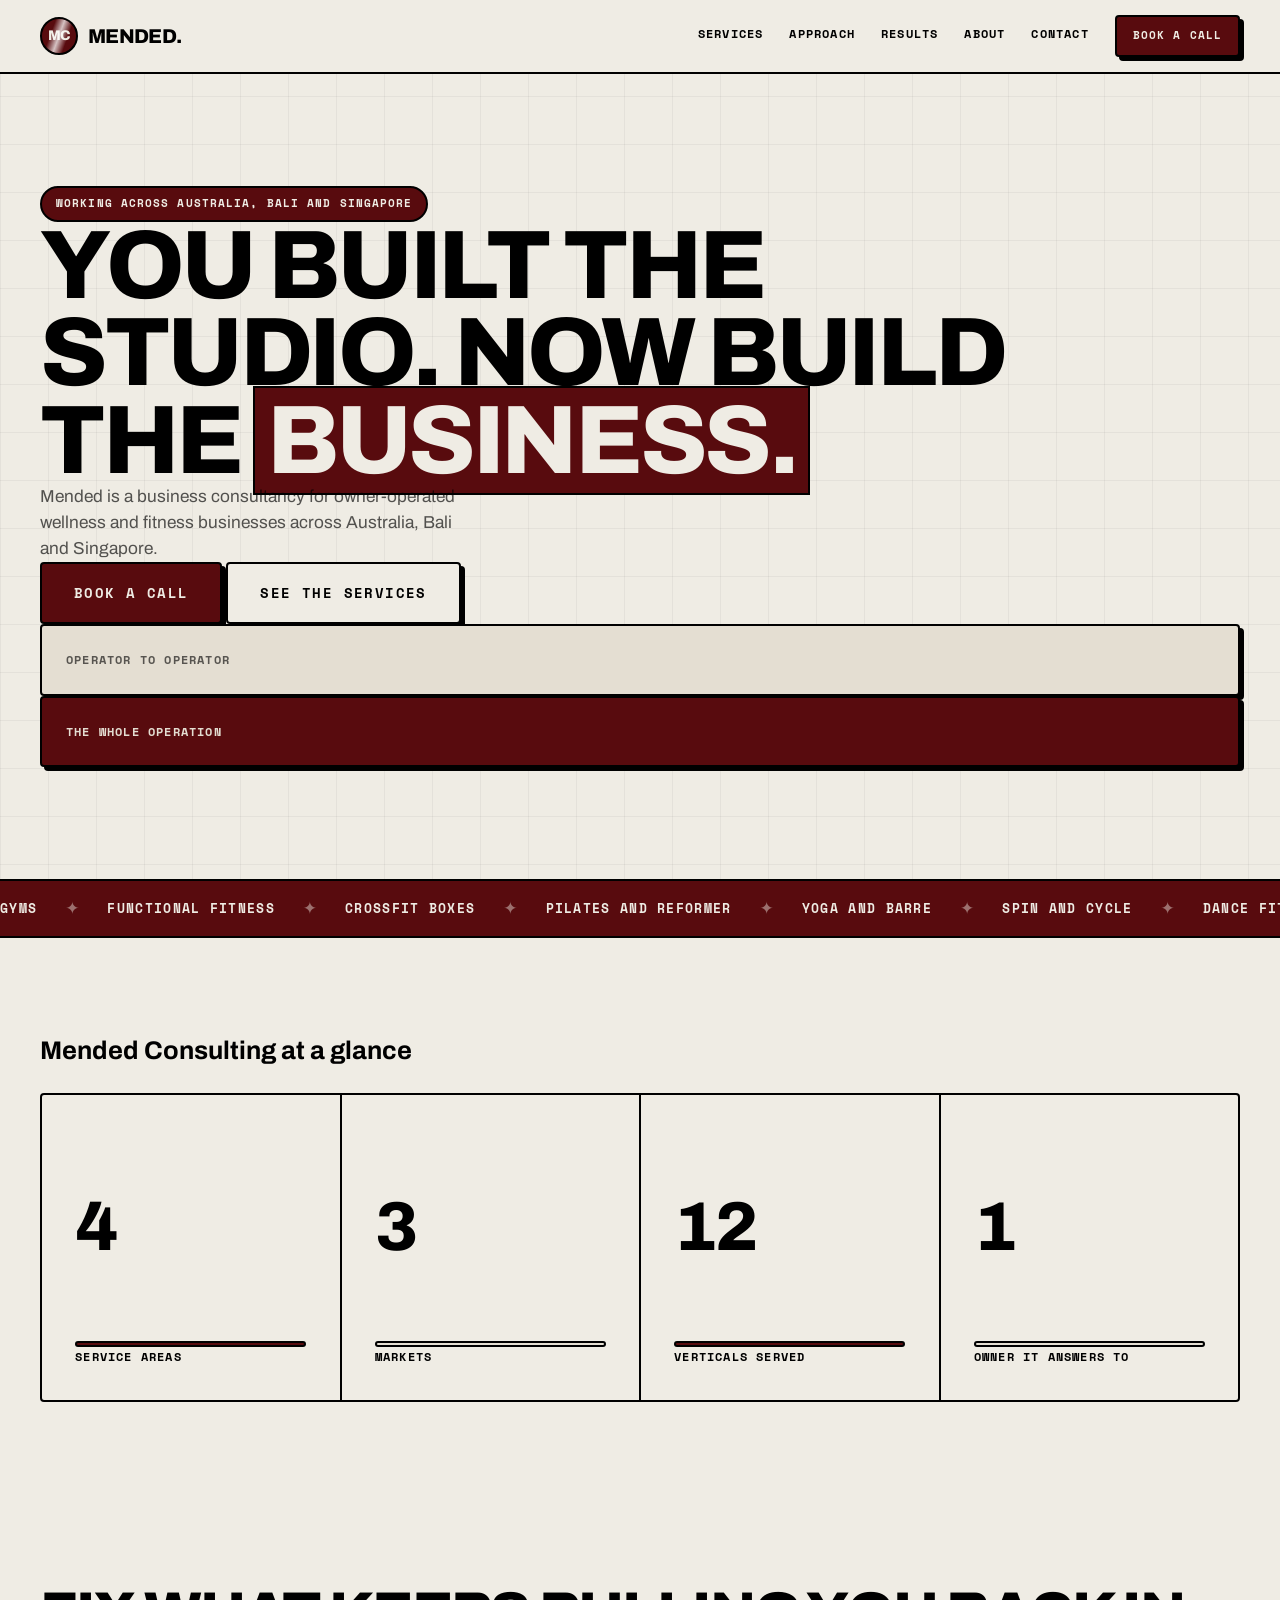
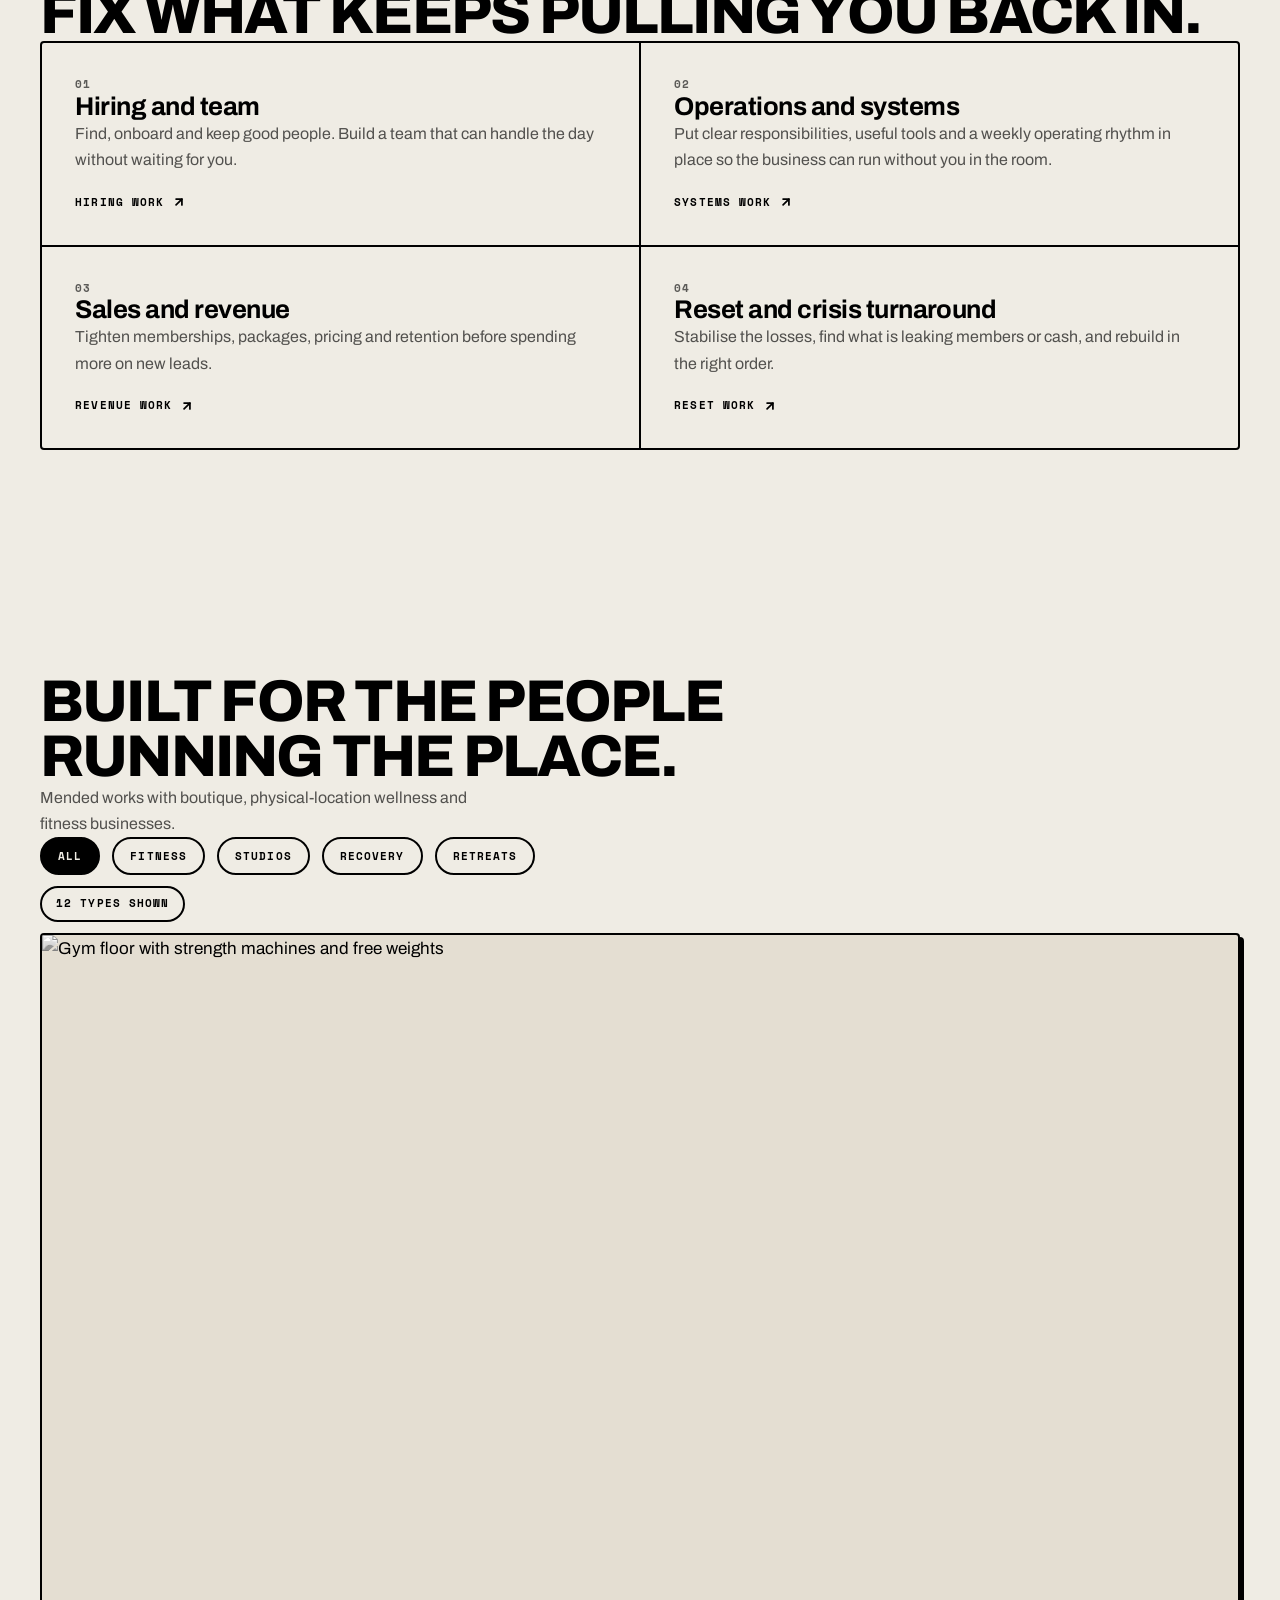
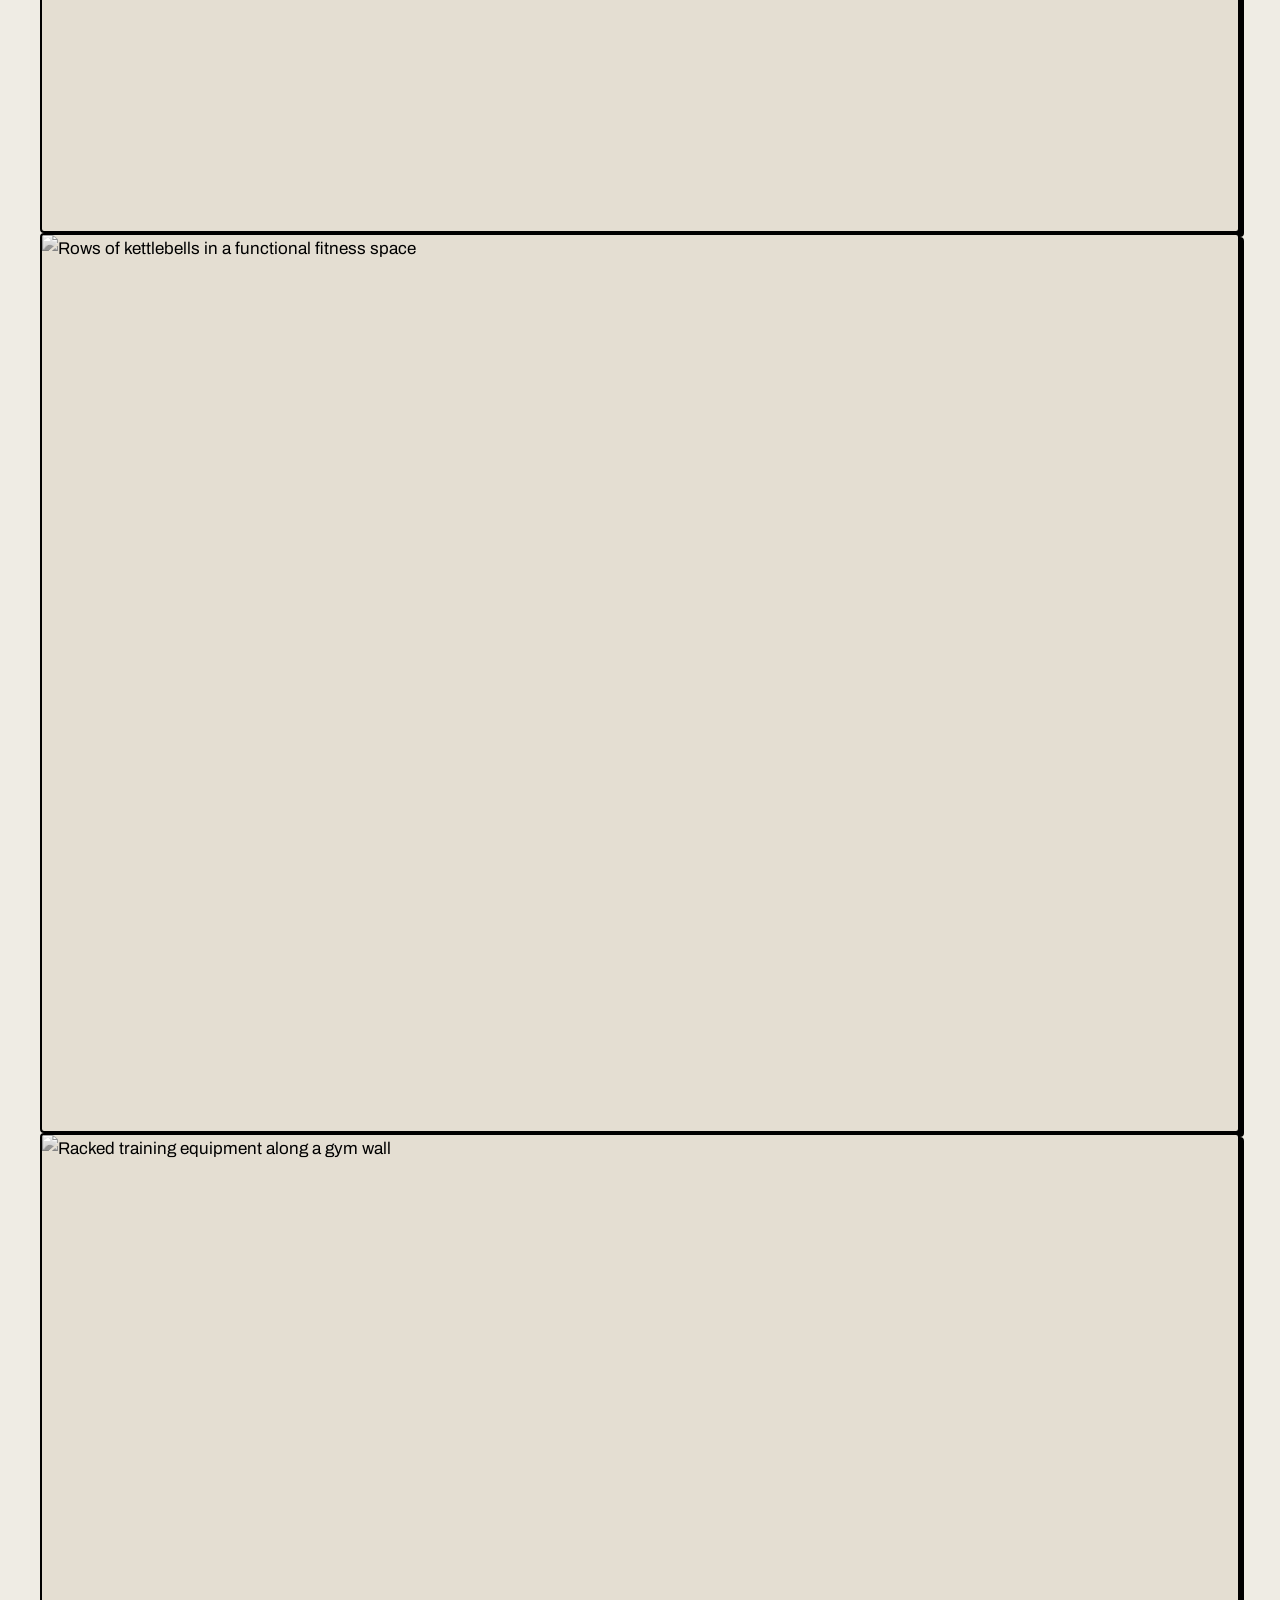
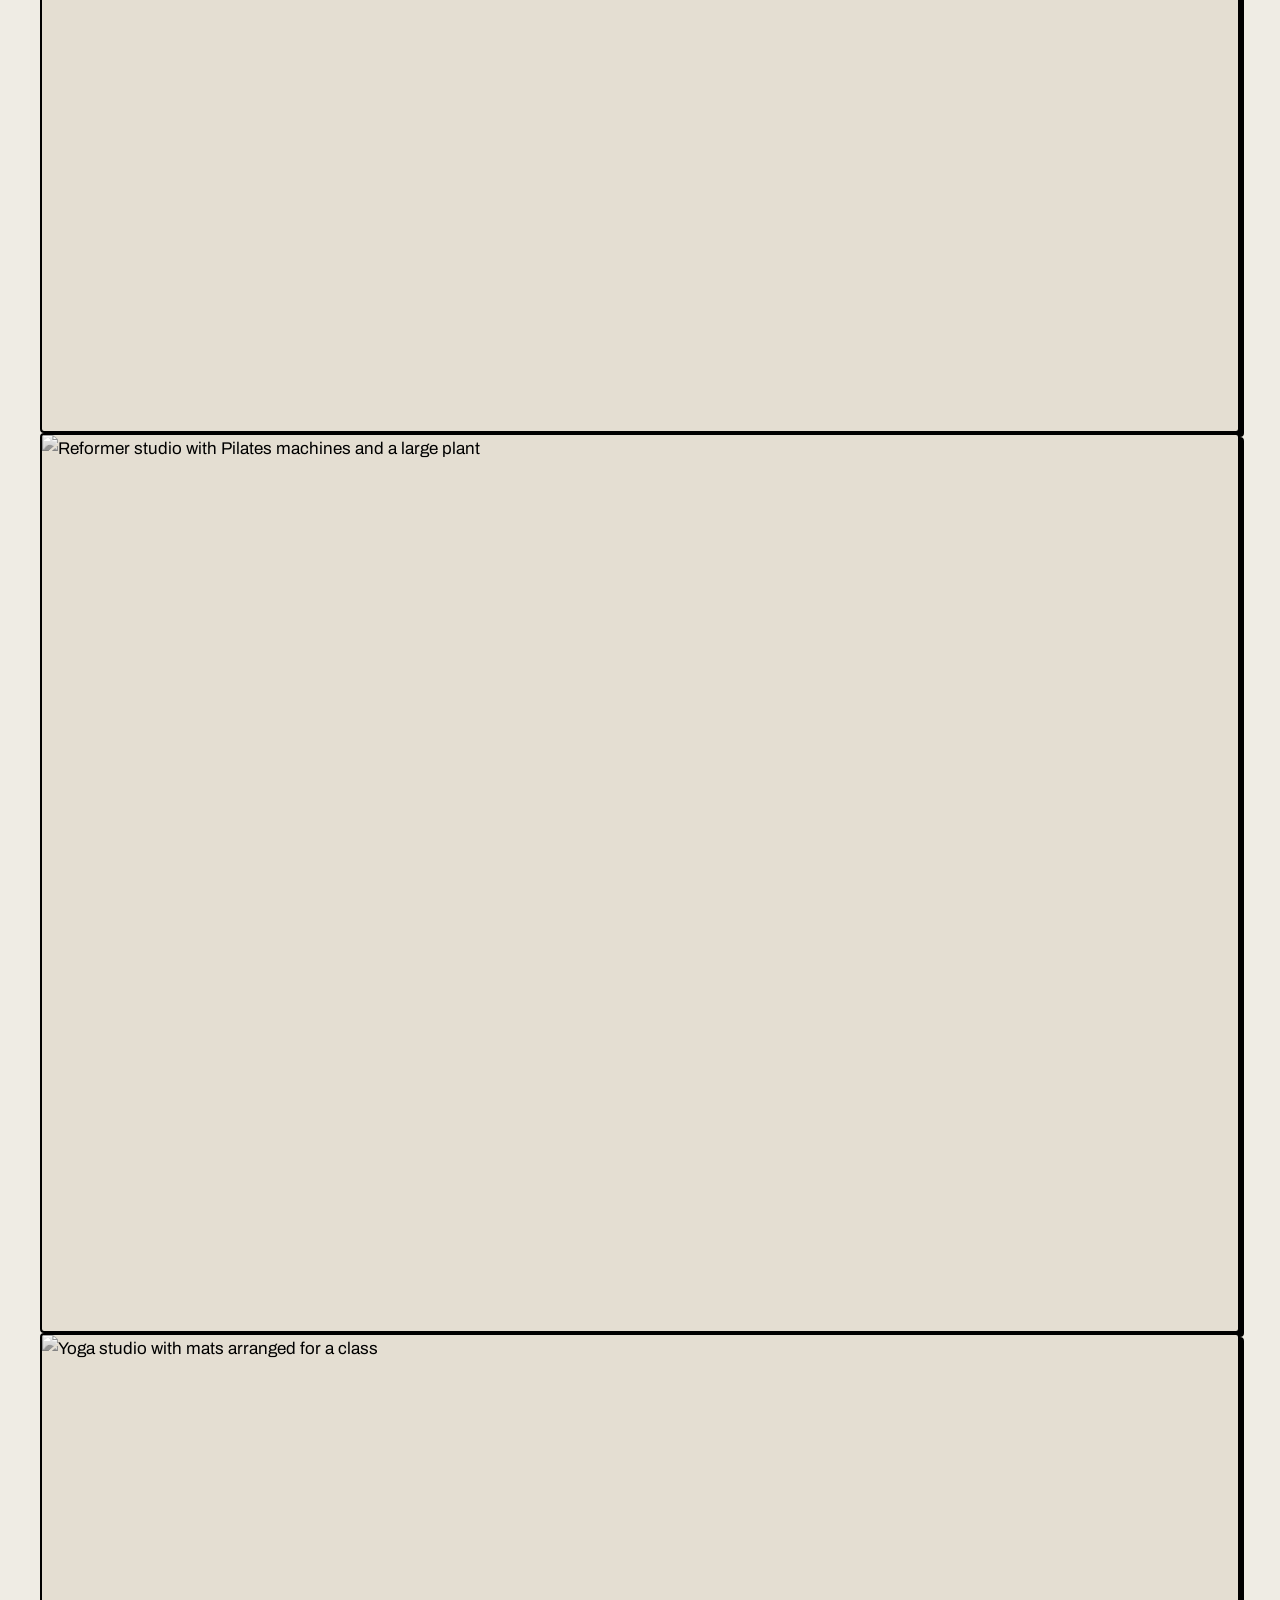
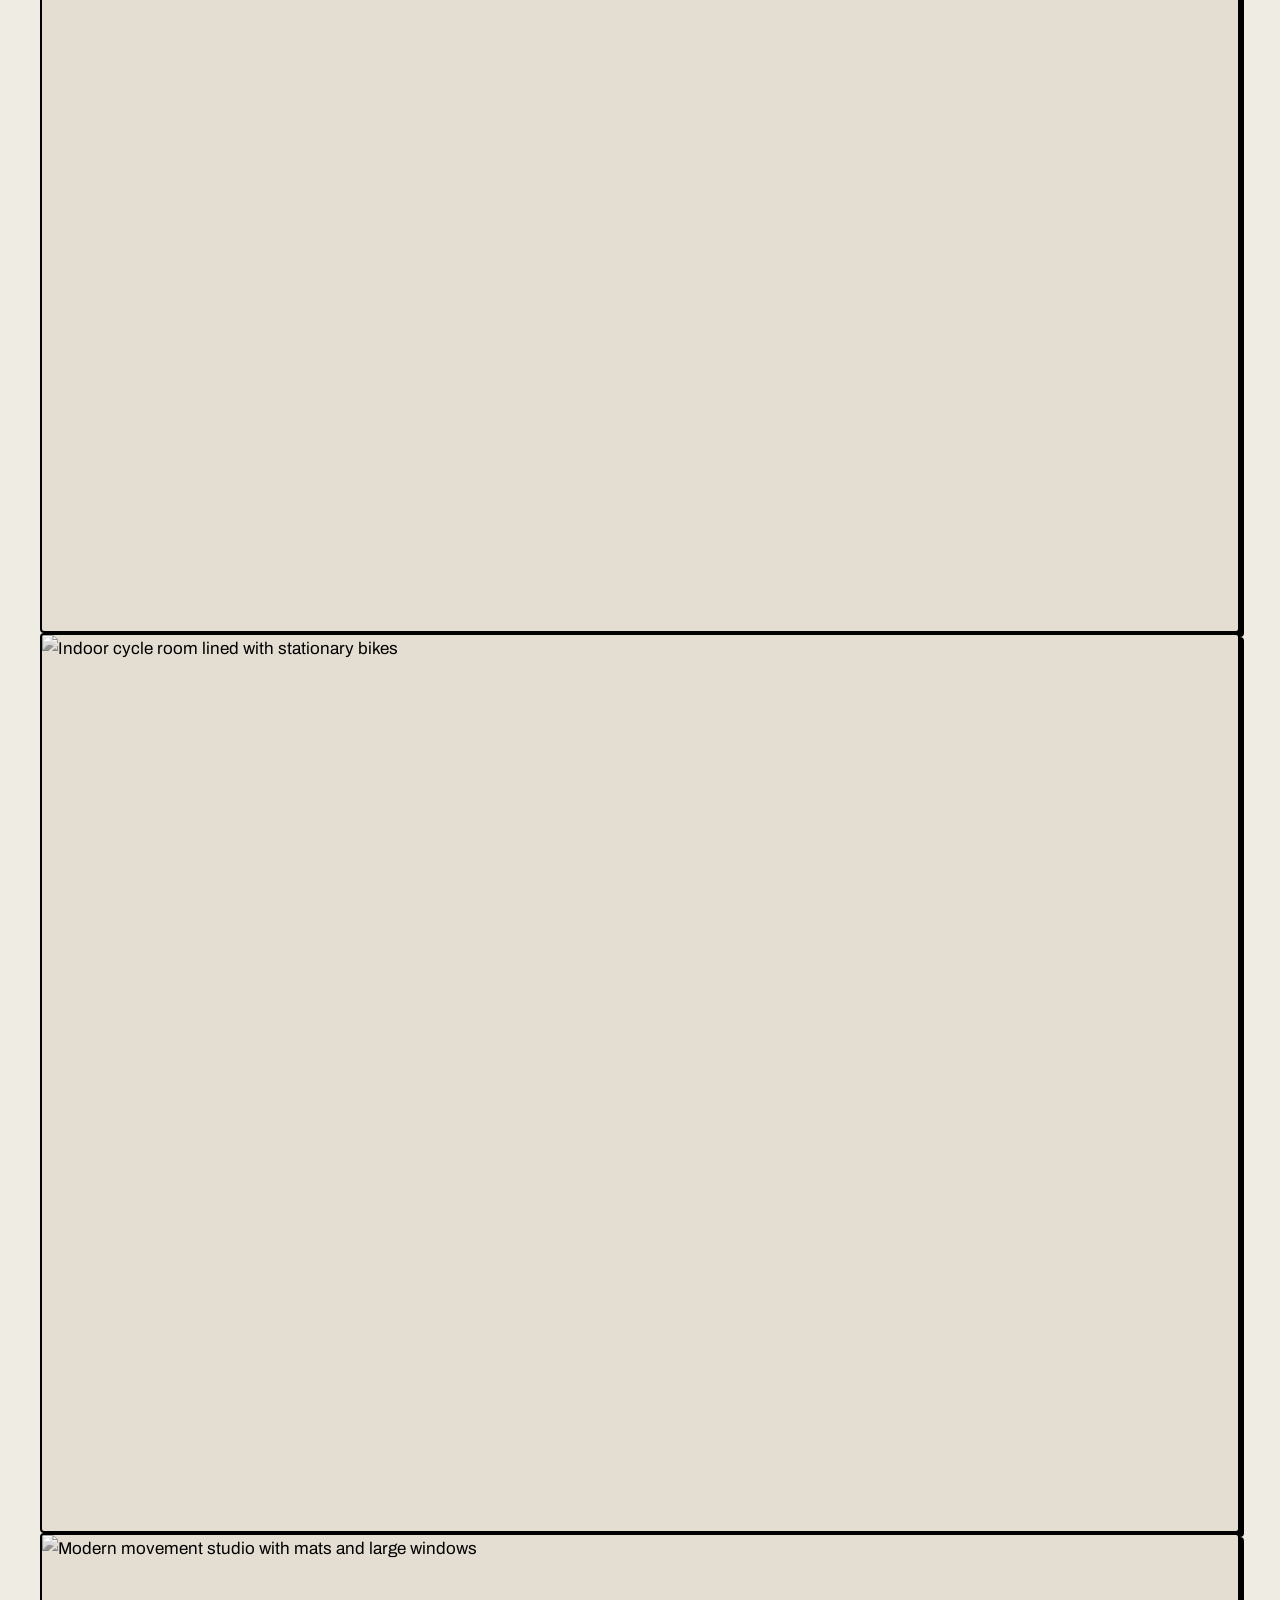
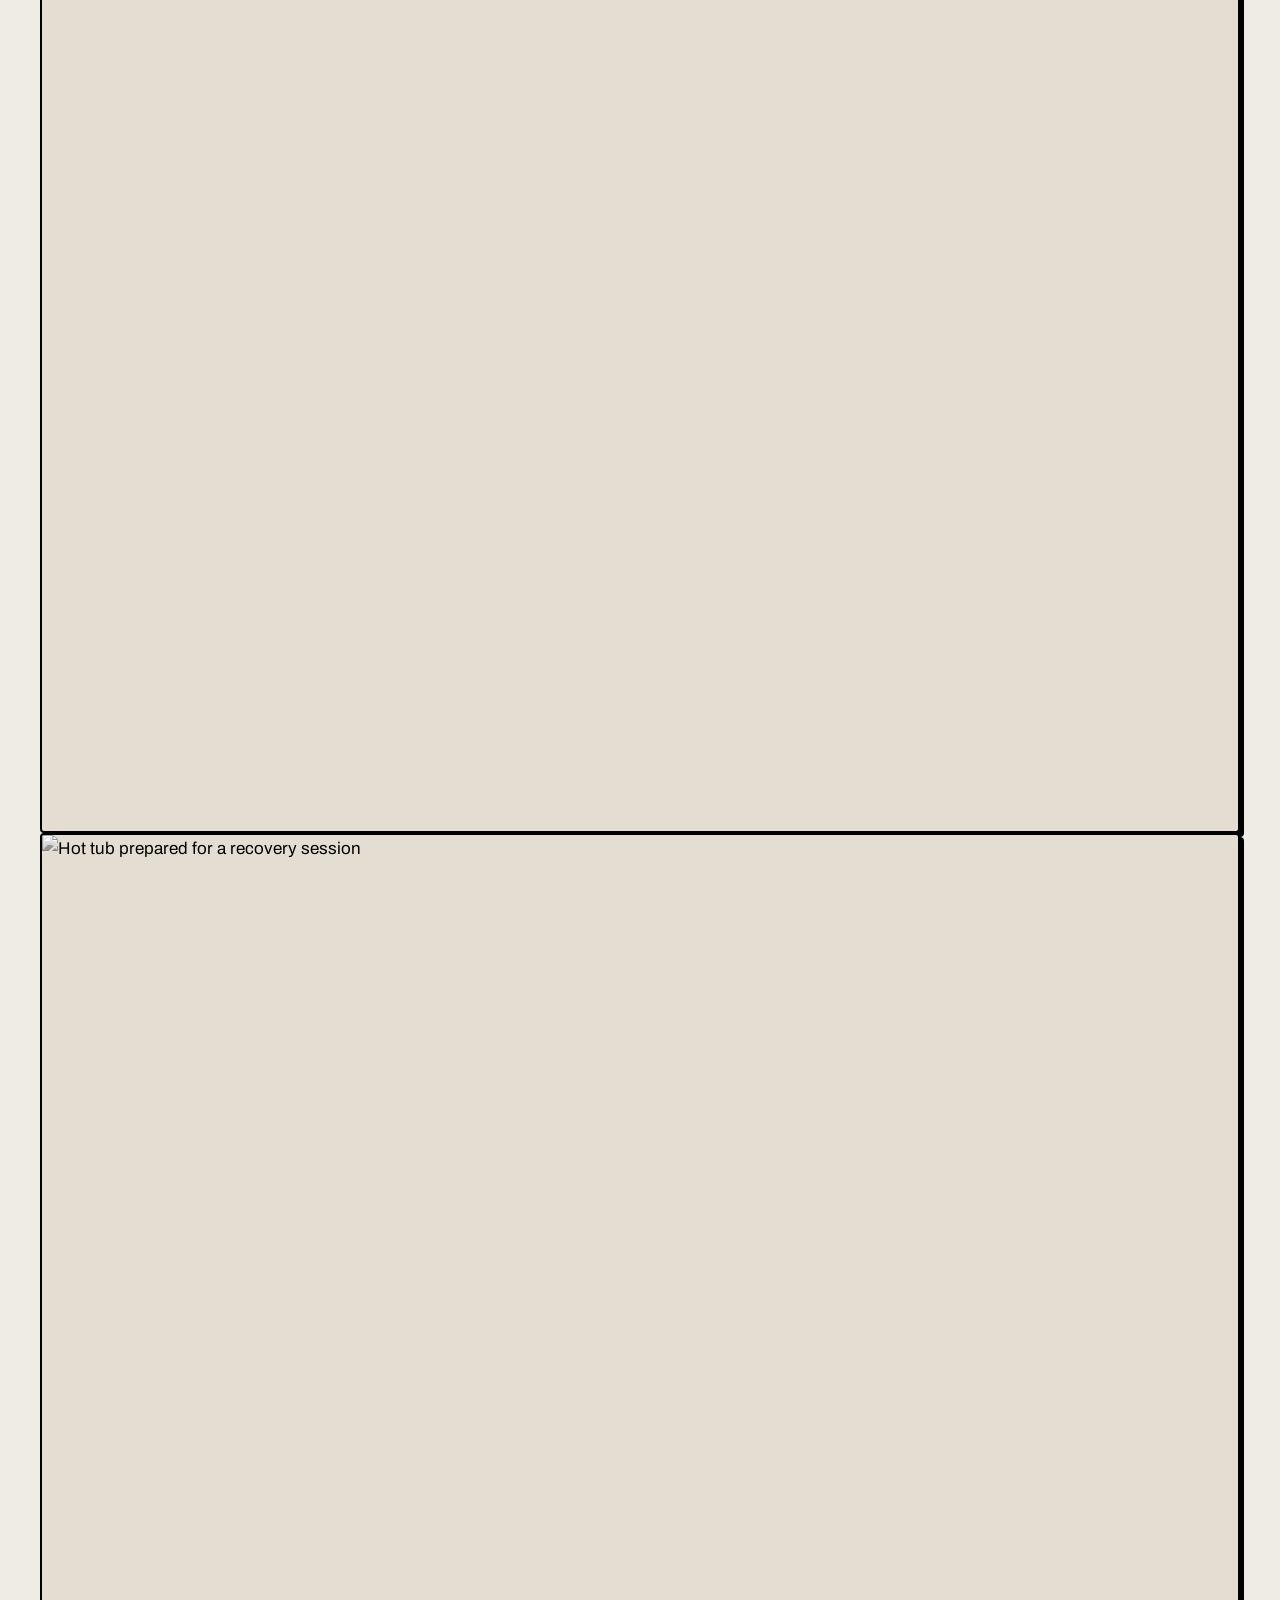
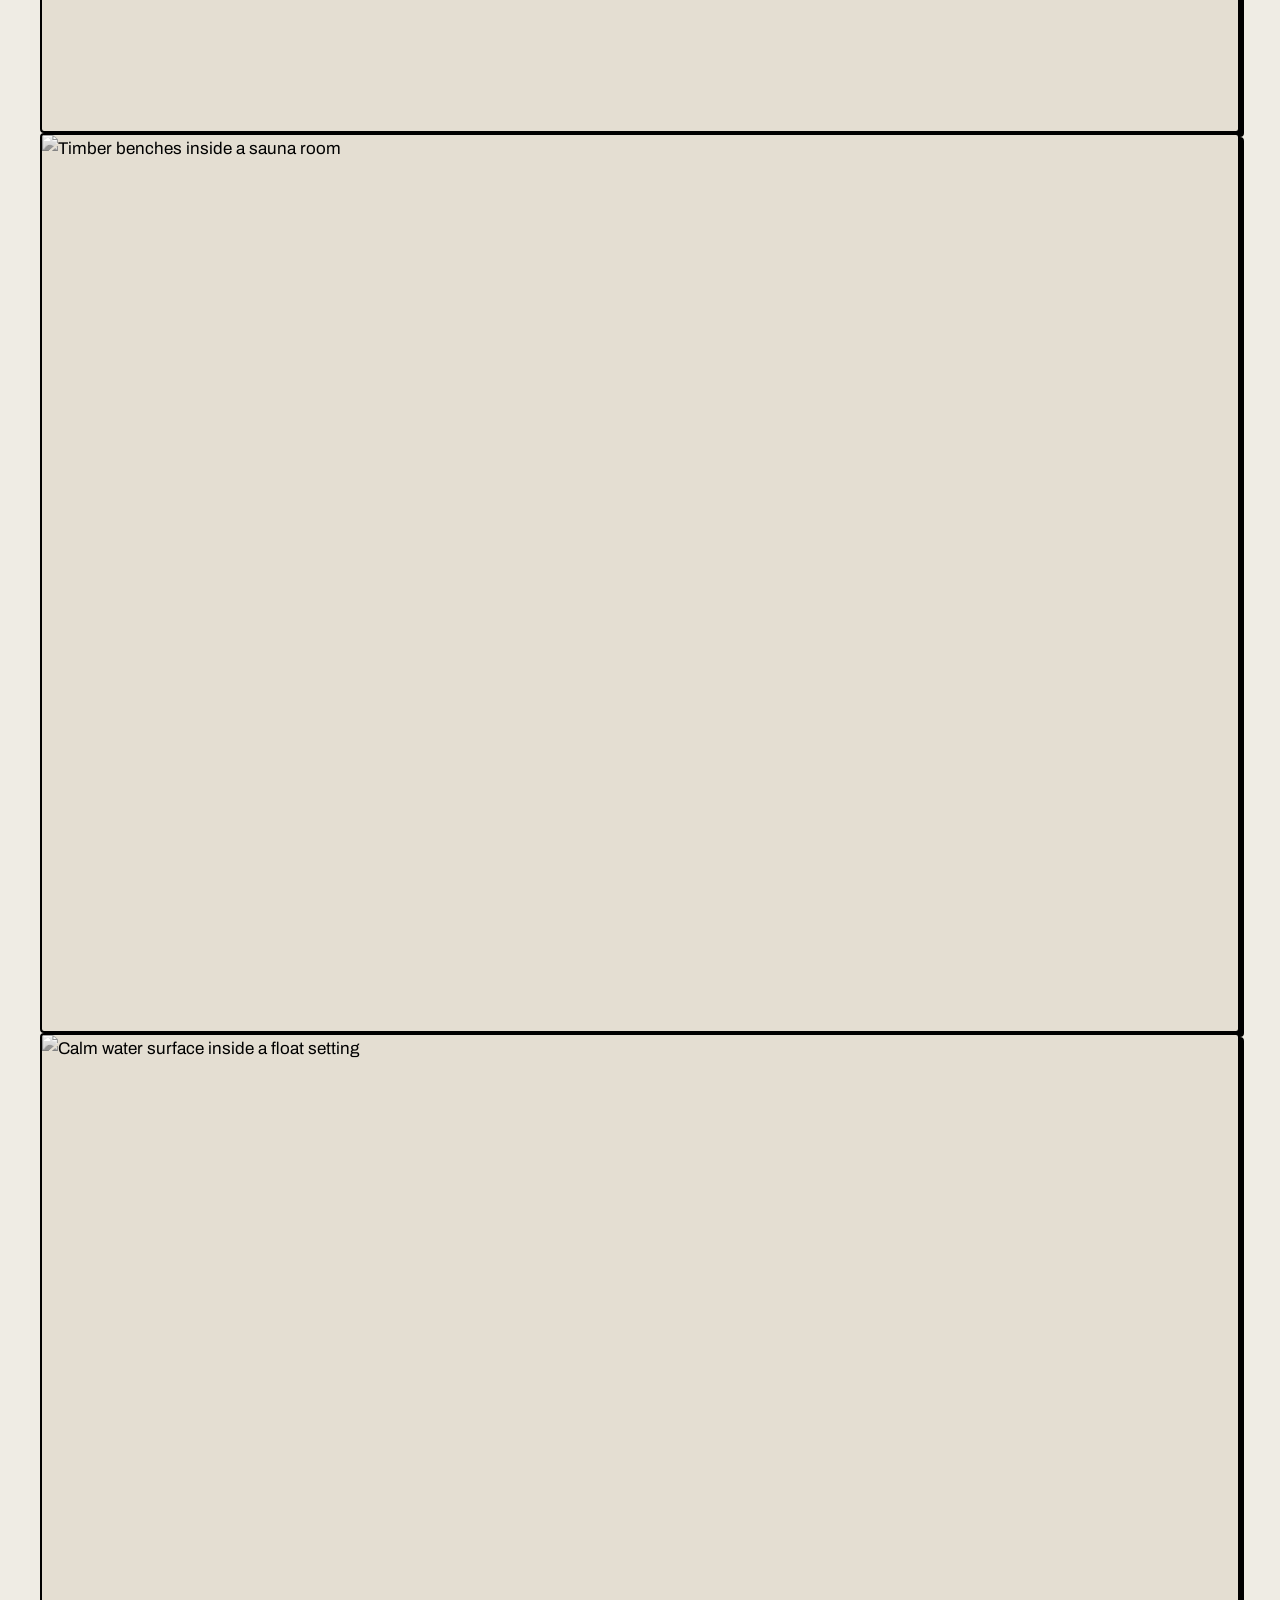
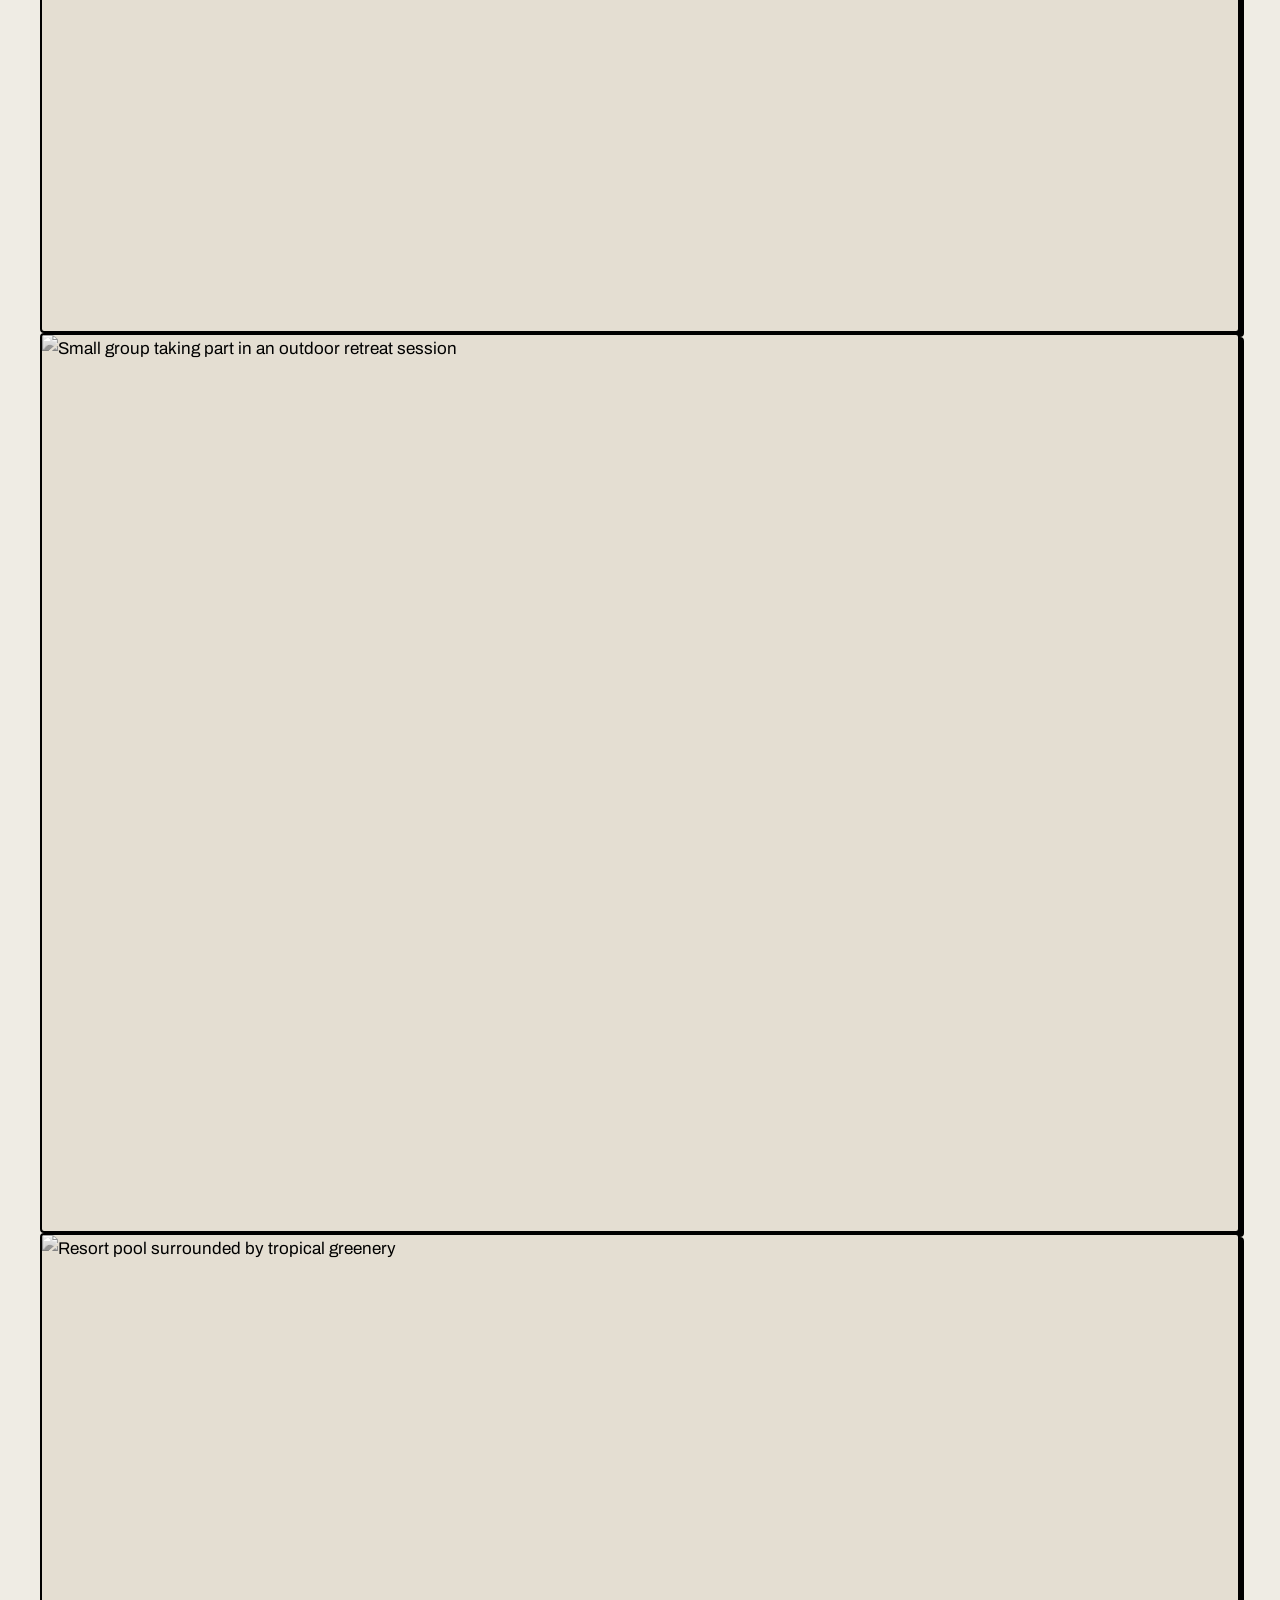
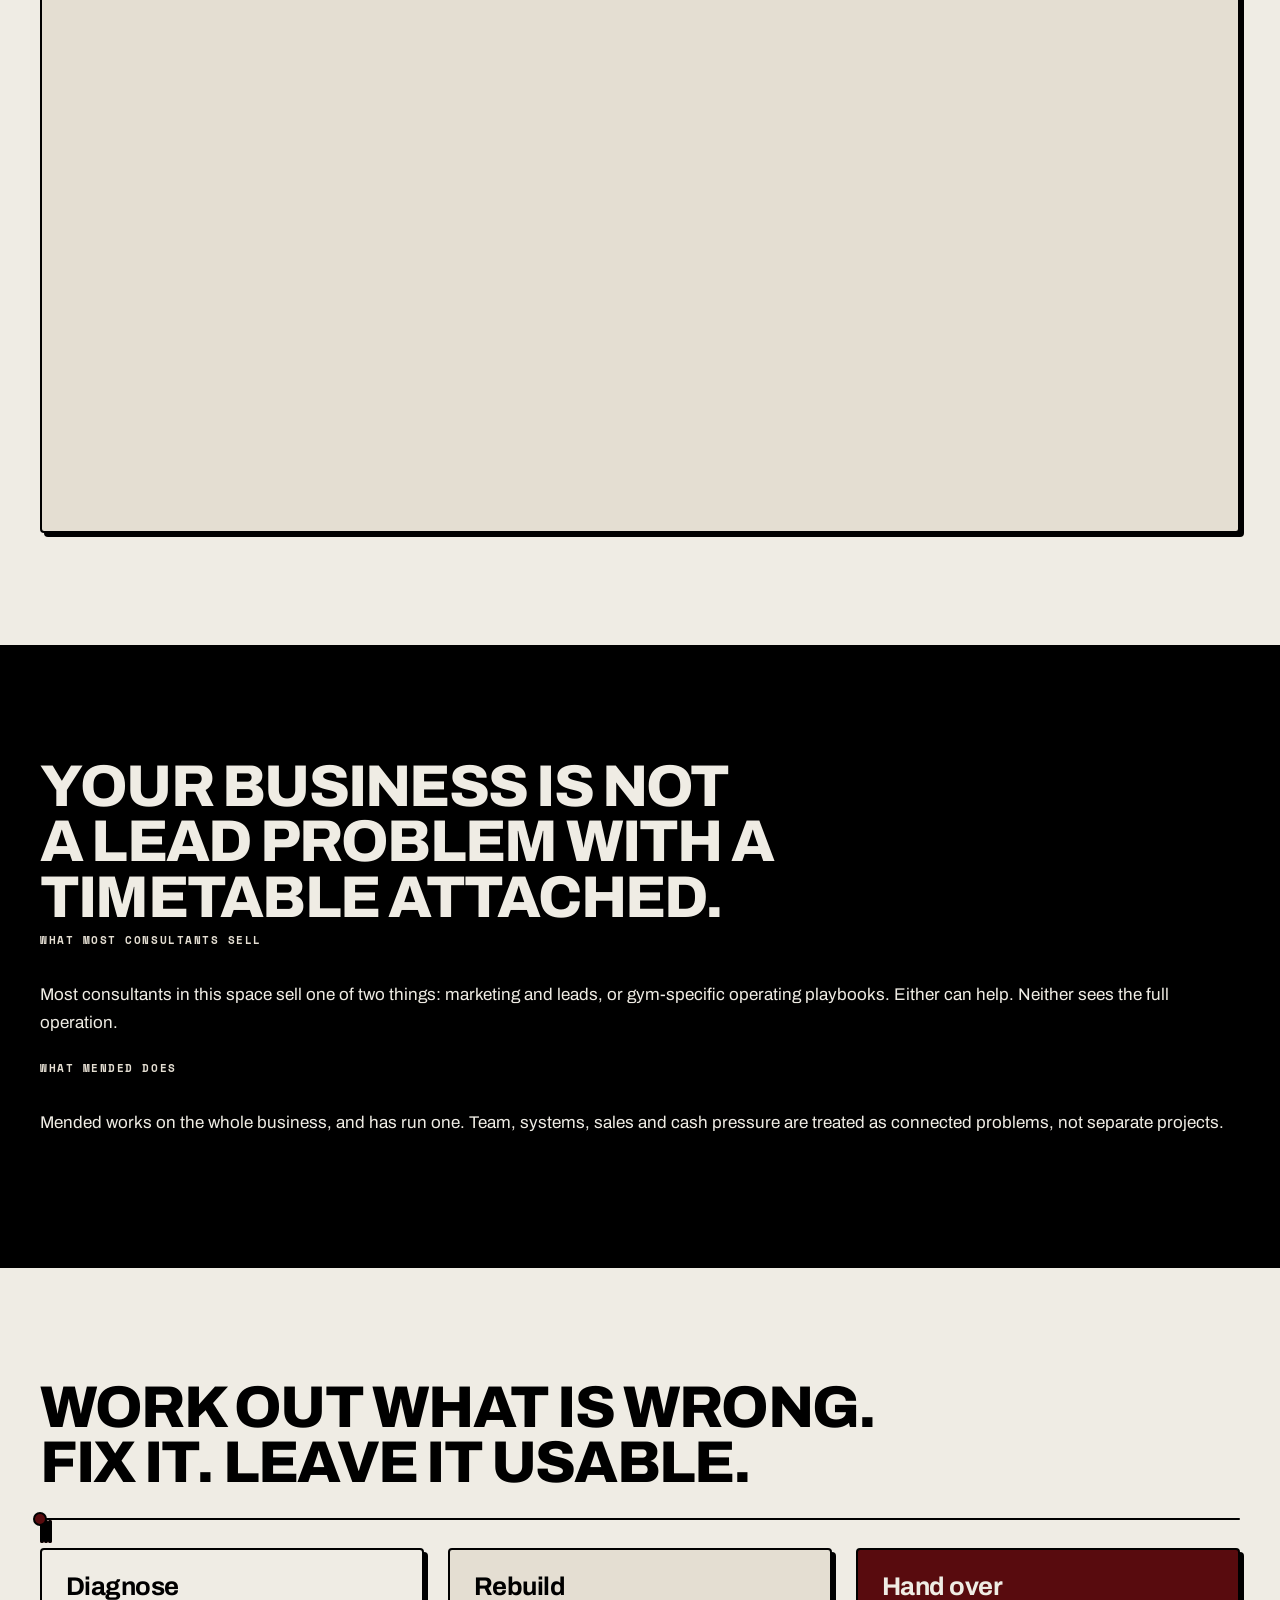
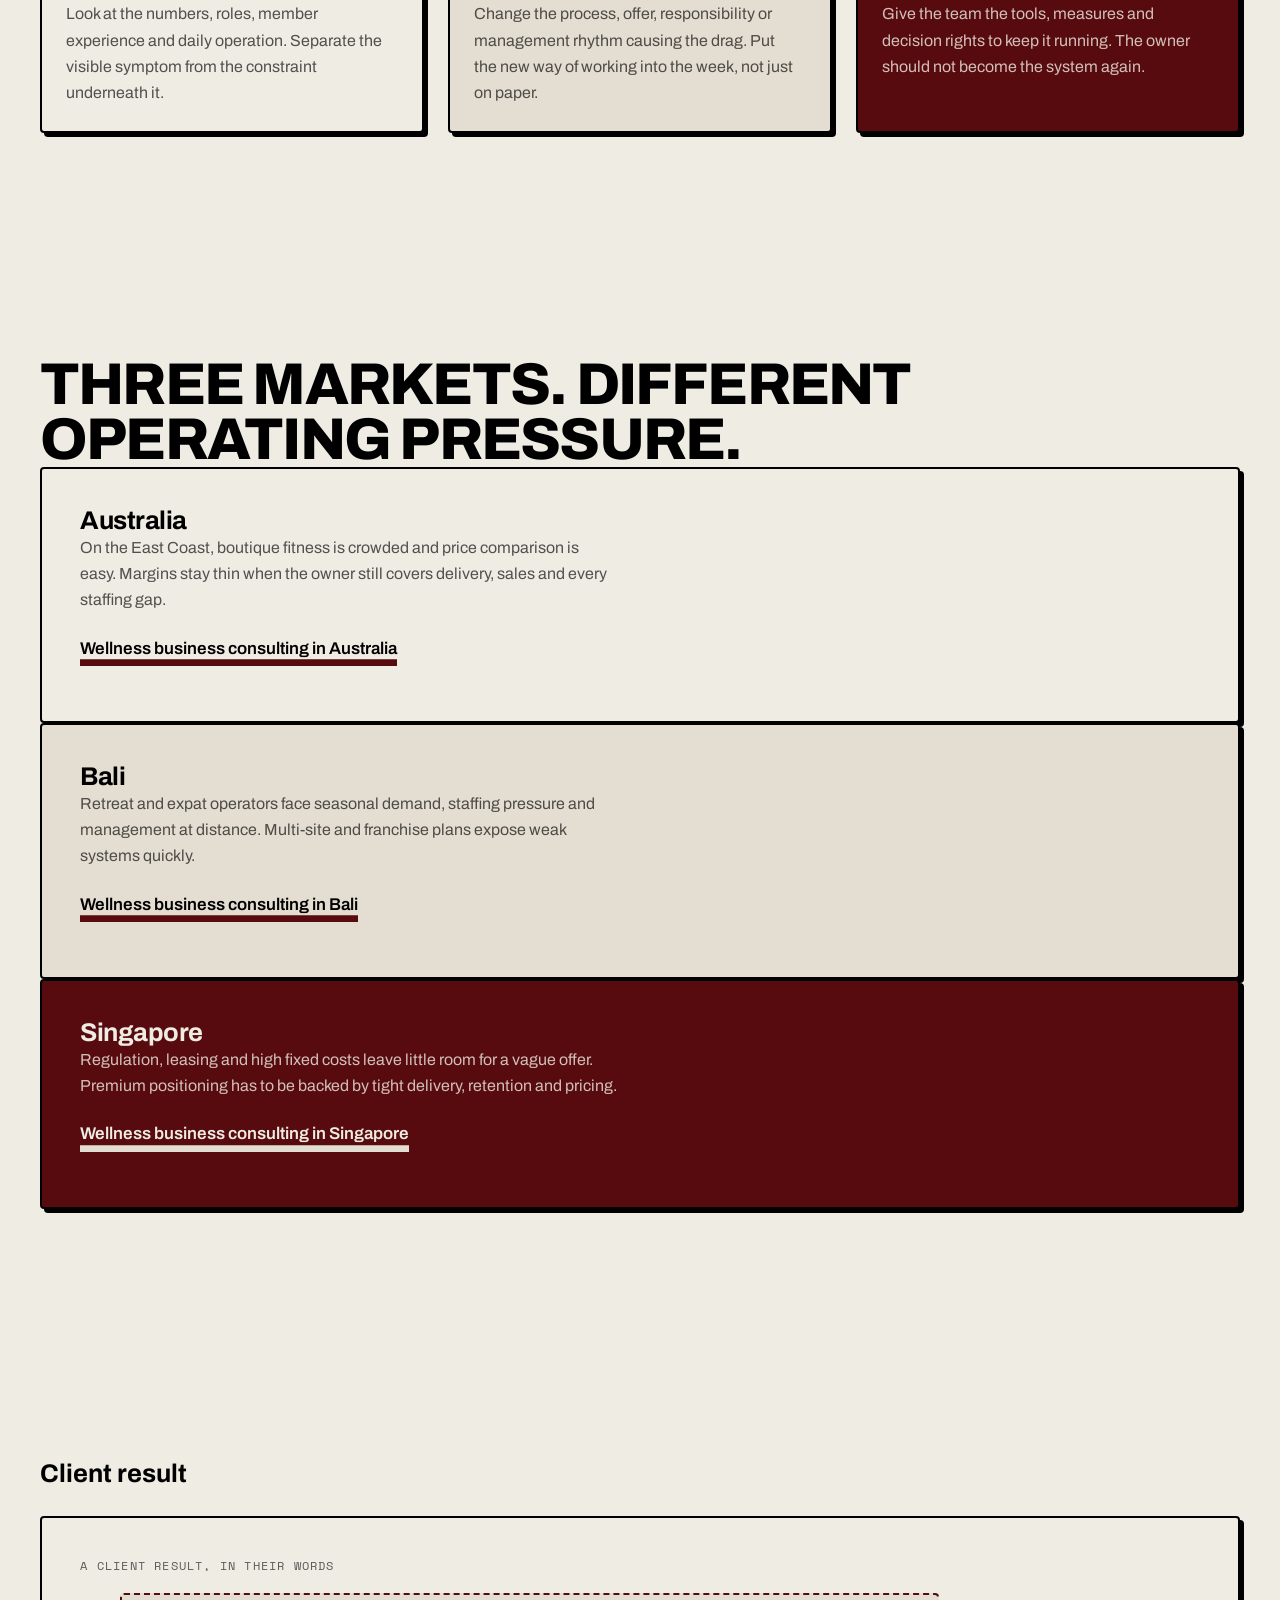
==== commit a2e01ee2: "﻿Footer tagline plus two hero refinements - Adds the client's registered tagline, "Elevating your we" ====
--- a/index.html
+++ b/index.html
@@ -158,7 +158,7 @@
     <section class="sec min-h-[calc(100dvh-72px)] flex items-center overflow-hidden" aria-labelledby="home-heading">
       <div class="wrap relative py-8 min-[900px]:py-12">
         <div class="max-w-[1100px] relative z-[1]">
-          <div class="badge reveal"><span class="dot" aria-hidden="true"></span>Working across Australia, Bali and Singapore</div>
+          <div class="badge reveal">Working across Australia, Bali and Singapore</div>
           <h1 class="display t-hero mt-7 reveal" style="--d:80ms" id="home-heading">
             <span class="block">You built the studio.</span>
             <span class="block">Now build the <span class="mark">business.</span></span>
@@ -170,7 +170,7 @@
           </div>
         </div>
         <div class="card card-sand absolute right-10 top-4 hidden min-[900px]:block" aria-hidden="true"><p class="mono mono-bold">Operator to operator</p></div>
-        <div class="card card-brand absolute right-16 bottom-0 hidden min-[900px]:block" aria-hidden="true"><p class="mono mono-bold">Whole of business</p></div>
+        <div class="card card-brand absolute right-16 bottom-0 hidden min-[900px]:block" aria-hidden="true"><p class="mono mono-bold">The whole operation</p></div>
       </div>
     </section>
     <div class="marquee" aria-label="Wellness and fitness business types Mended serves">
@@ -434,6 +434,8 @@
       <div class="grid grid-cols-1 gap-12 min-[700px]:grid-cols-2 min-[1024px]:grid-cols-4 min-[1024px]:gap-8">
         <div>
           <a class="footer-head" href="index.html">Mended Consulting</a>
+          <!-- The client's own registered tagline, verbatim from their brand lockup. -->
+          <p class="mono mono-sm footer-tagline">Elevating your wellness business.</p>
           <p class="mt-5">Wellness business consulting for owner-operated gyms, studios, recovery centres and retreats.</p>
           <p class="mt-3">Australia, Bali and Singapore.</p>
         </div>
--- a/assets/css/site.css
+++ b/assets/css/site.css
@@ -1149,6 +1149,14 @@
 
 a.footer-head:hover { color: #ffffff; }
 
+/* The client's registered tagline, set as the brand lockup sets it: tiny caps
+   directly under the wordmark. Bone at 82% is 9.4:1 on the maroon footer. */
+.footer-tagline {
+  color: rgba(239, 236, 228, 0.82);
+  letter-spacing: 0.18em;
+  margin: -2px 0 0;
+}
+
 .footer-link {
   display: block;
   color: rgba(239, 236, 228, 0.82);
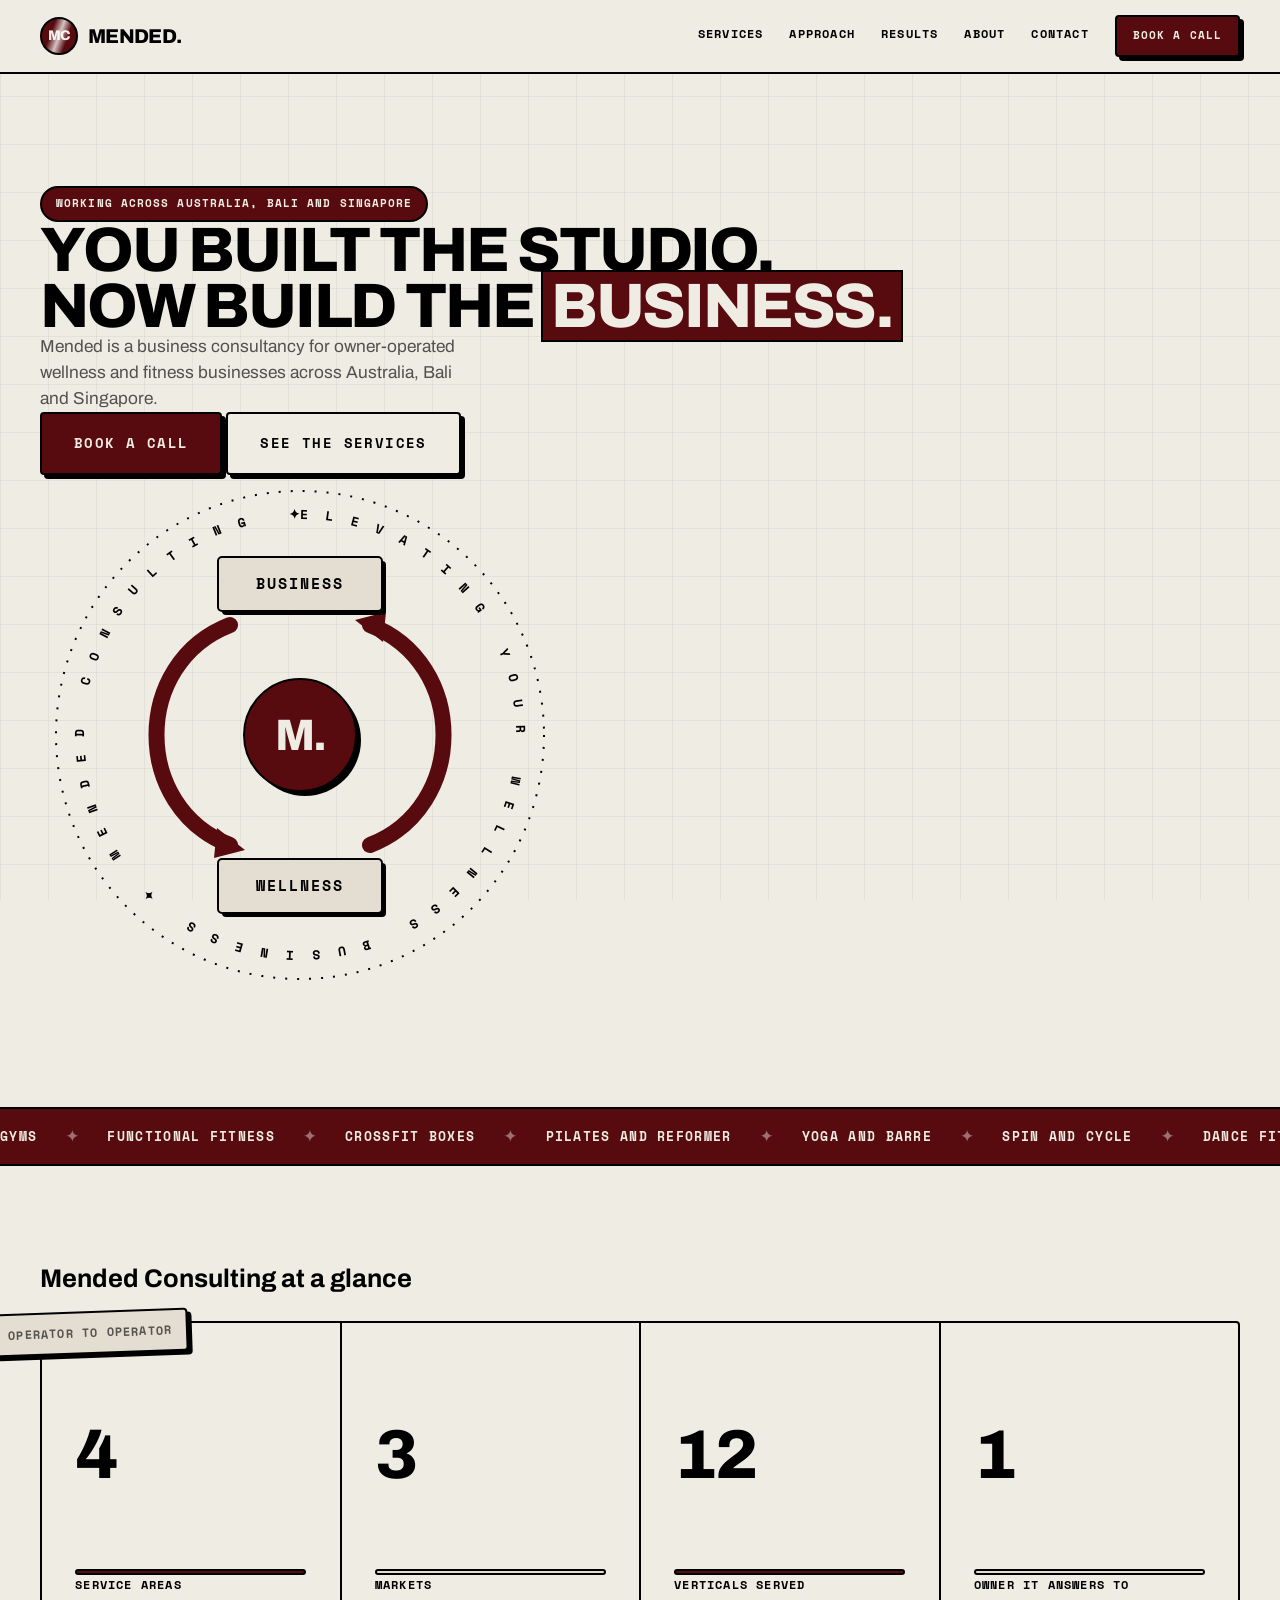
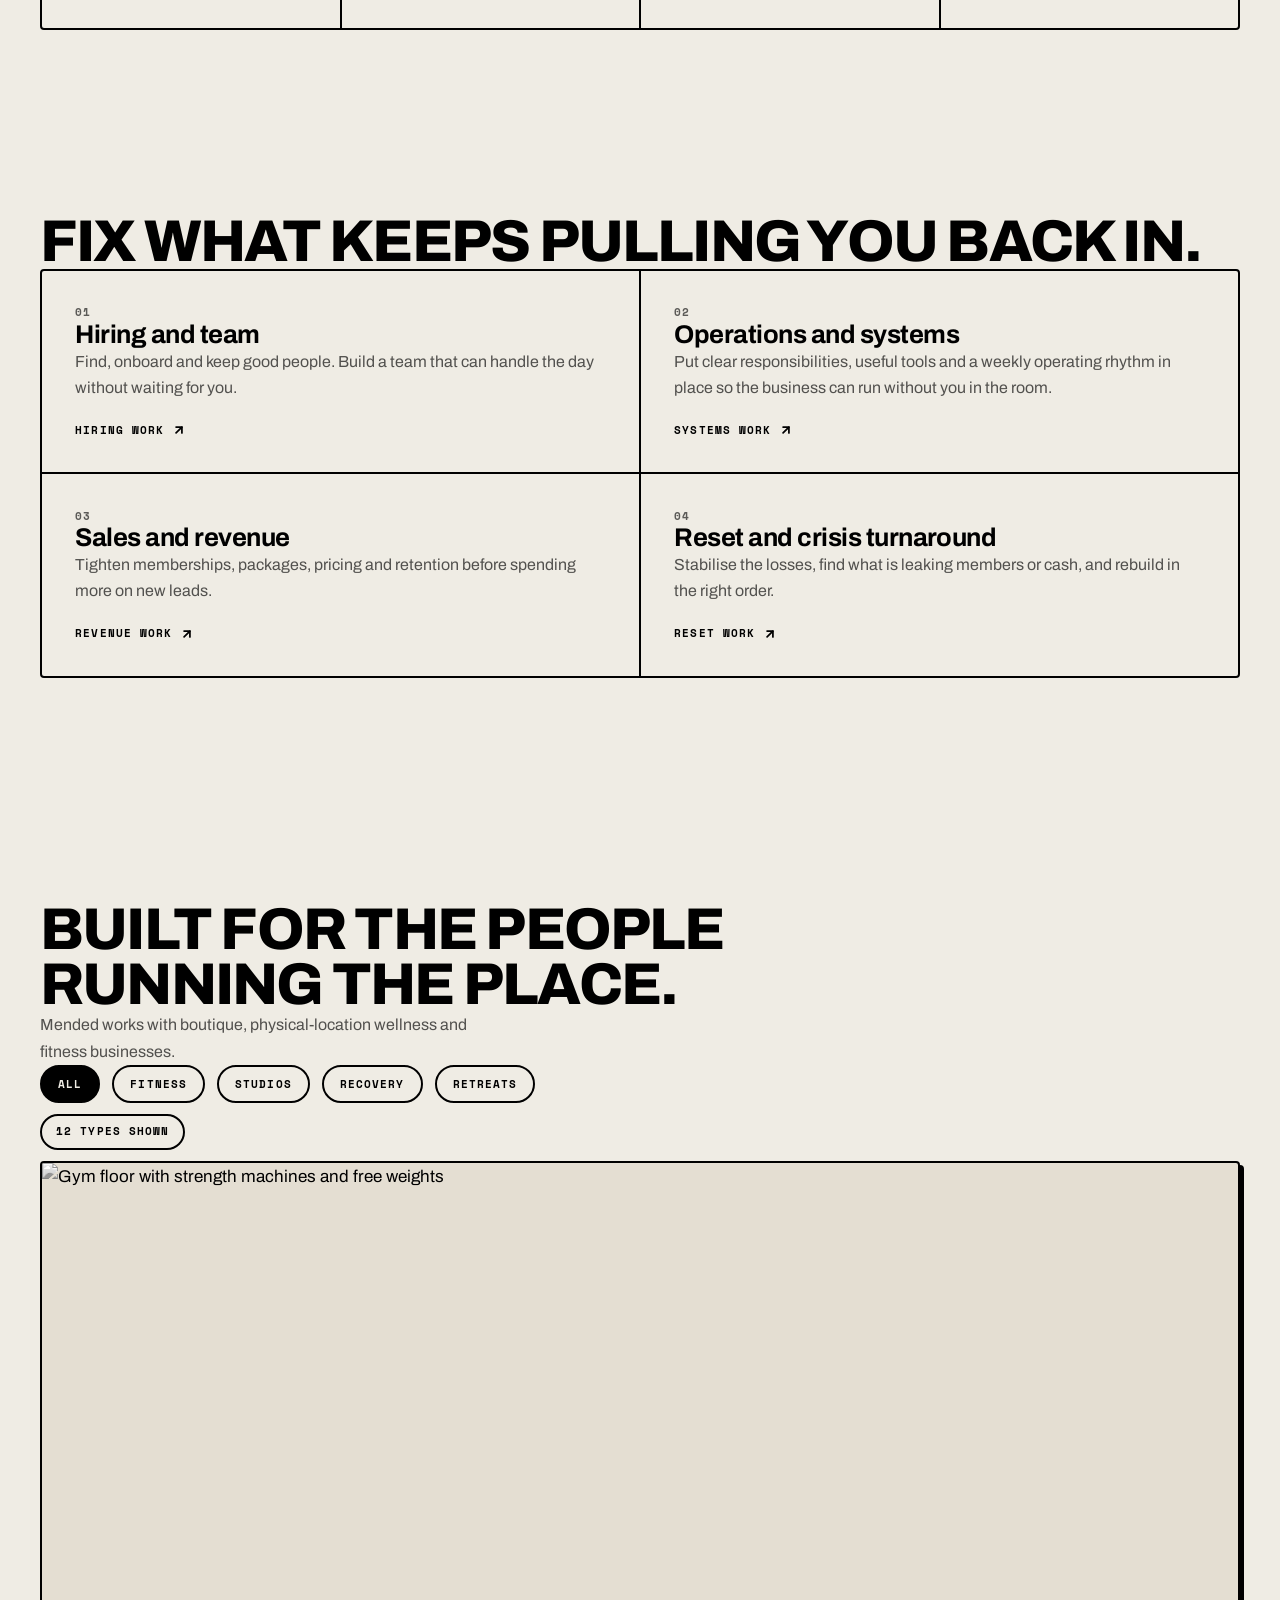
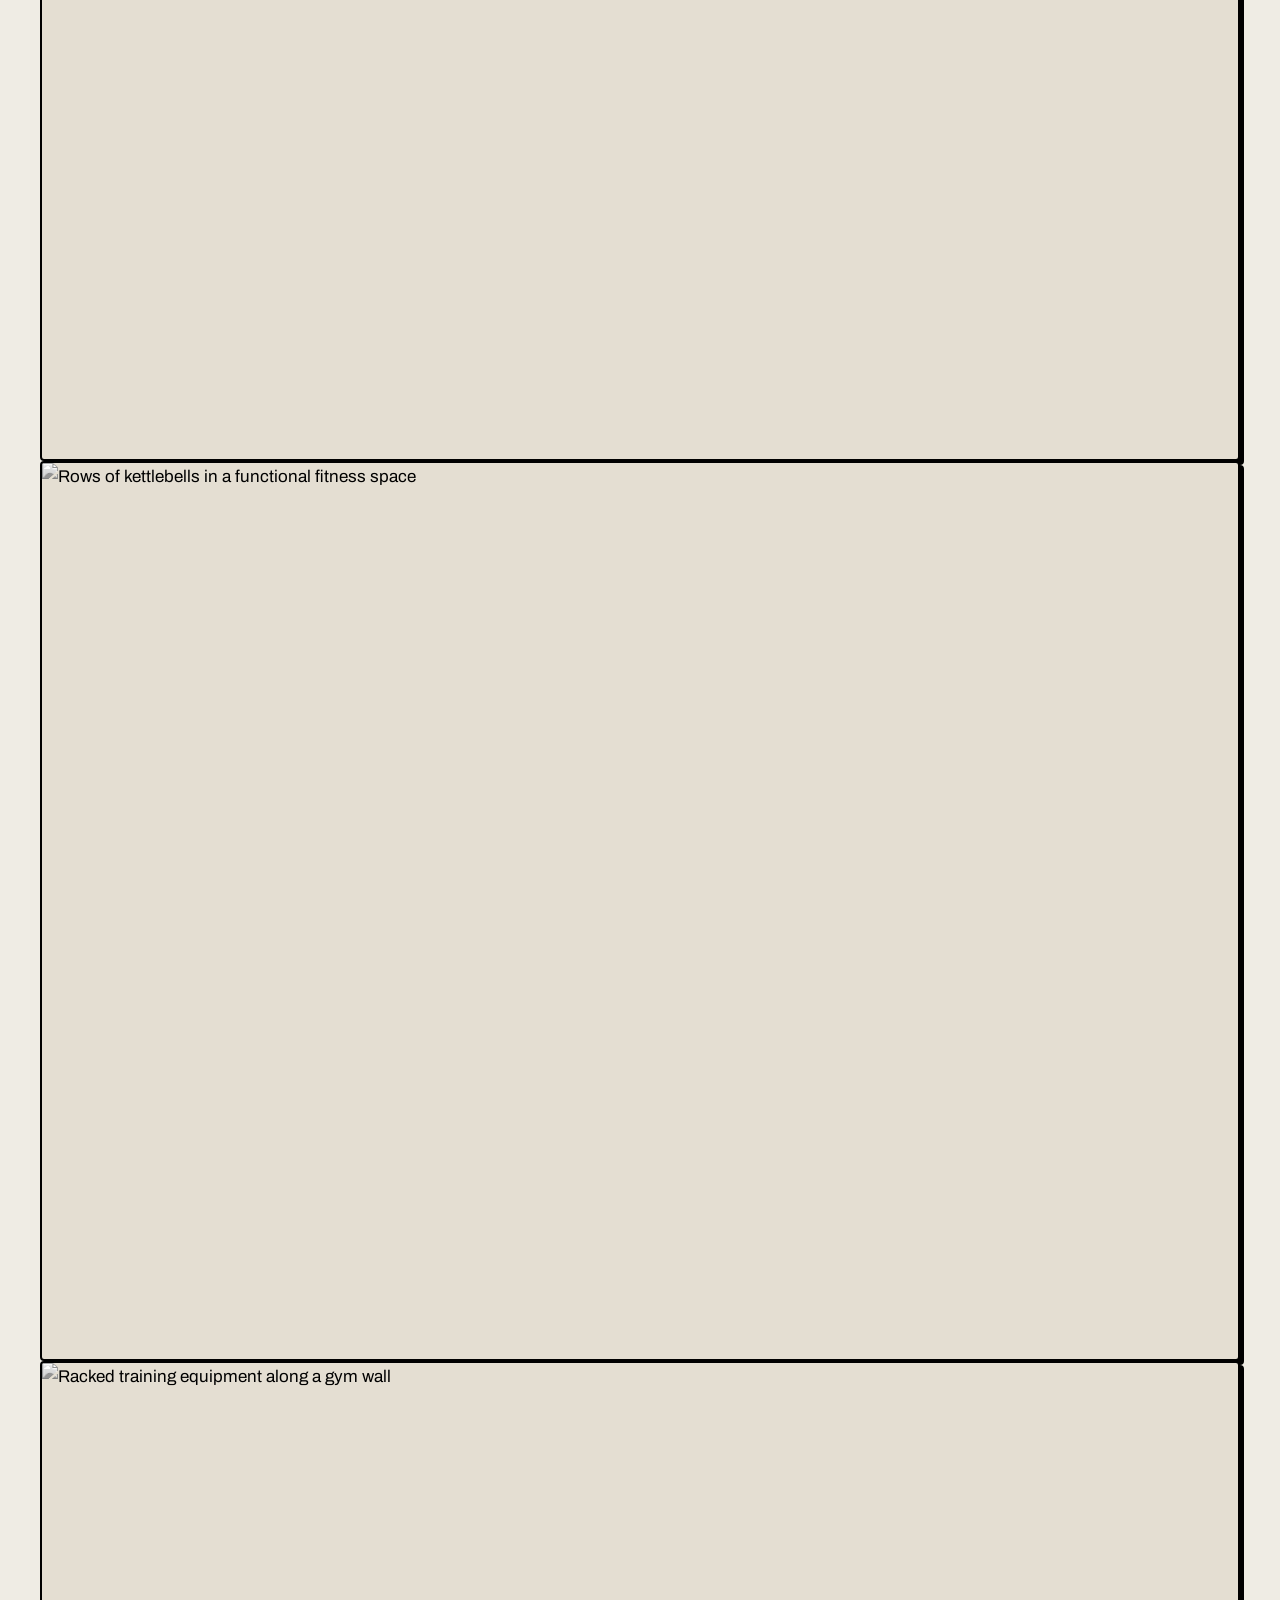
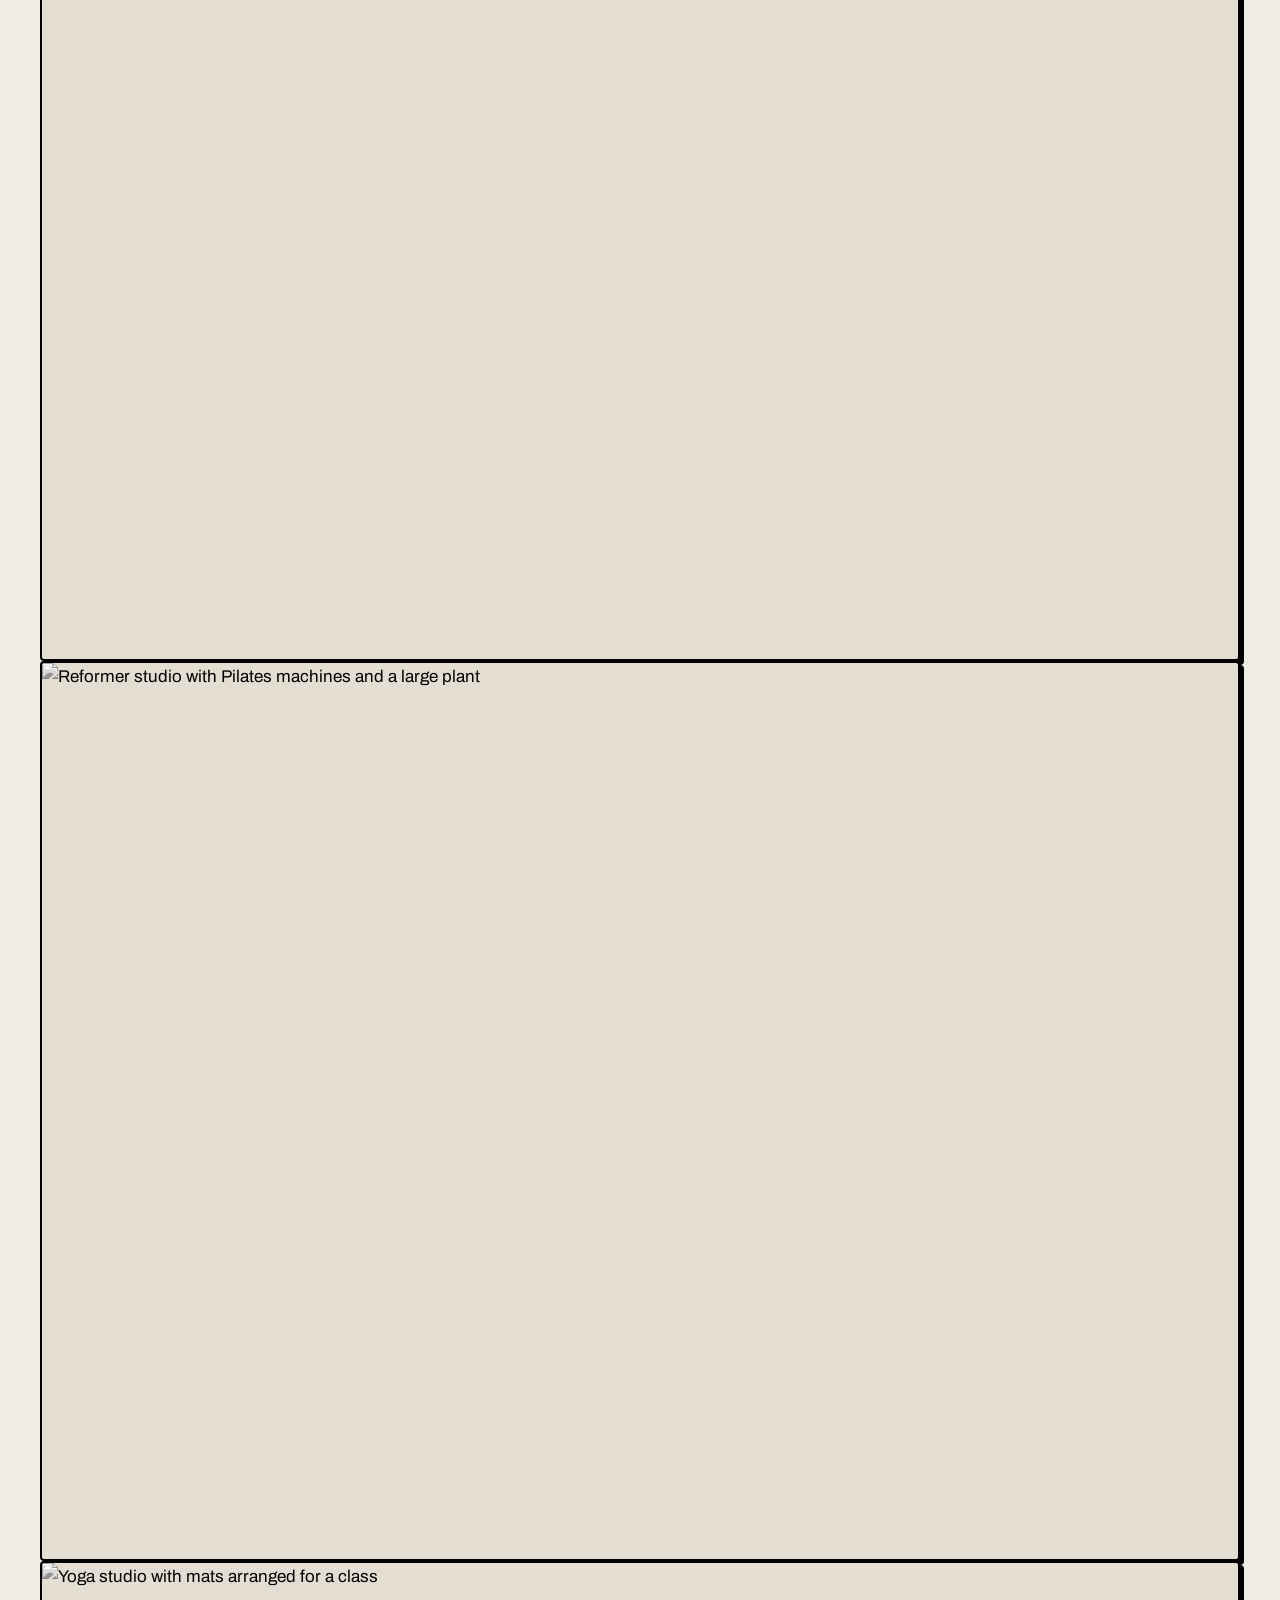
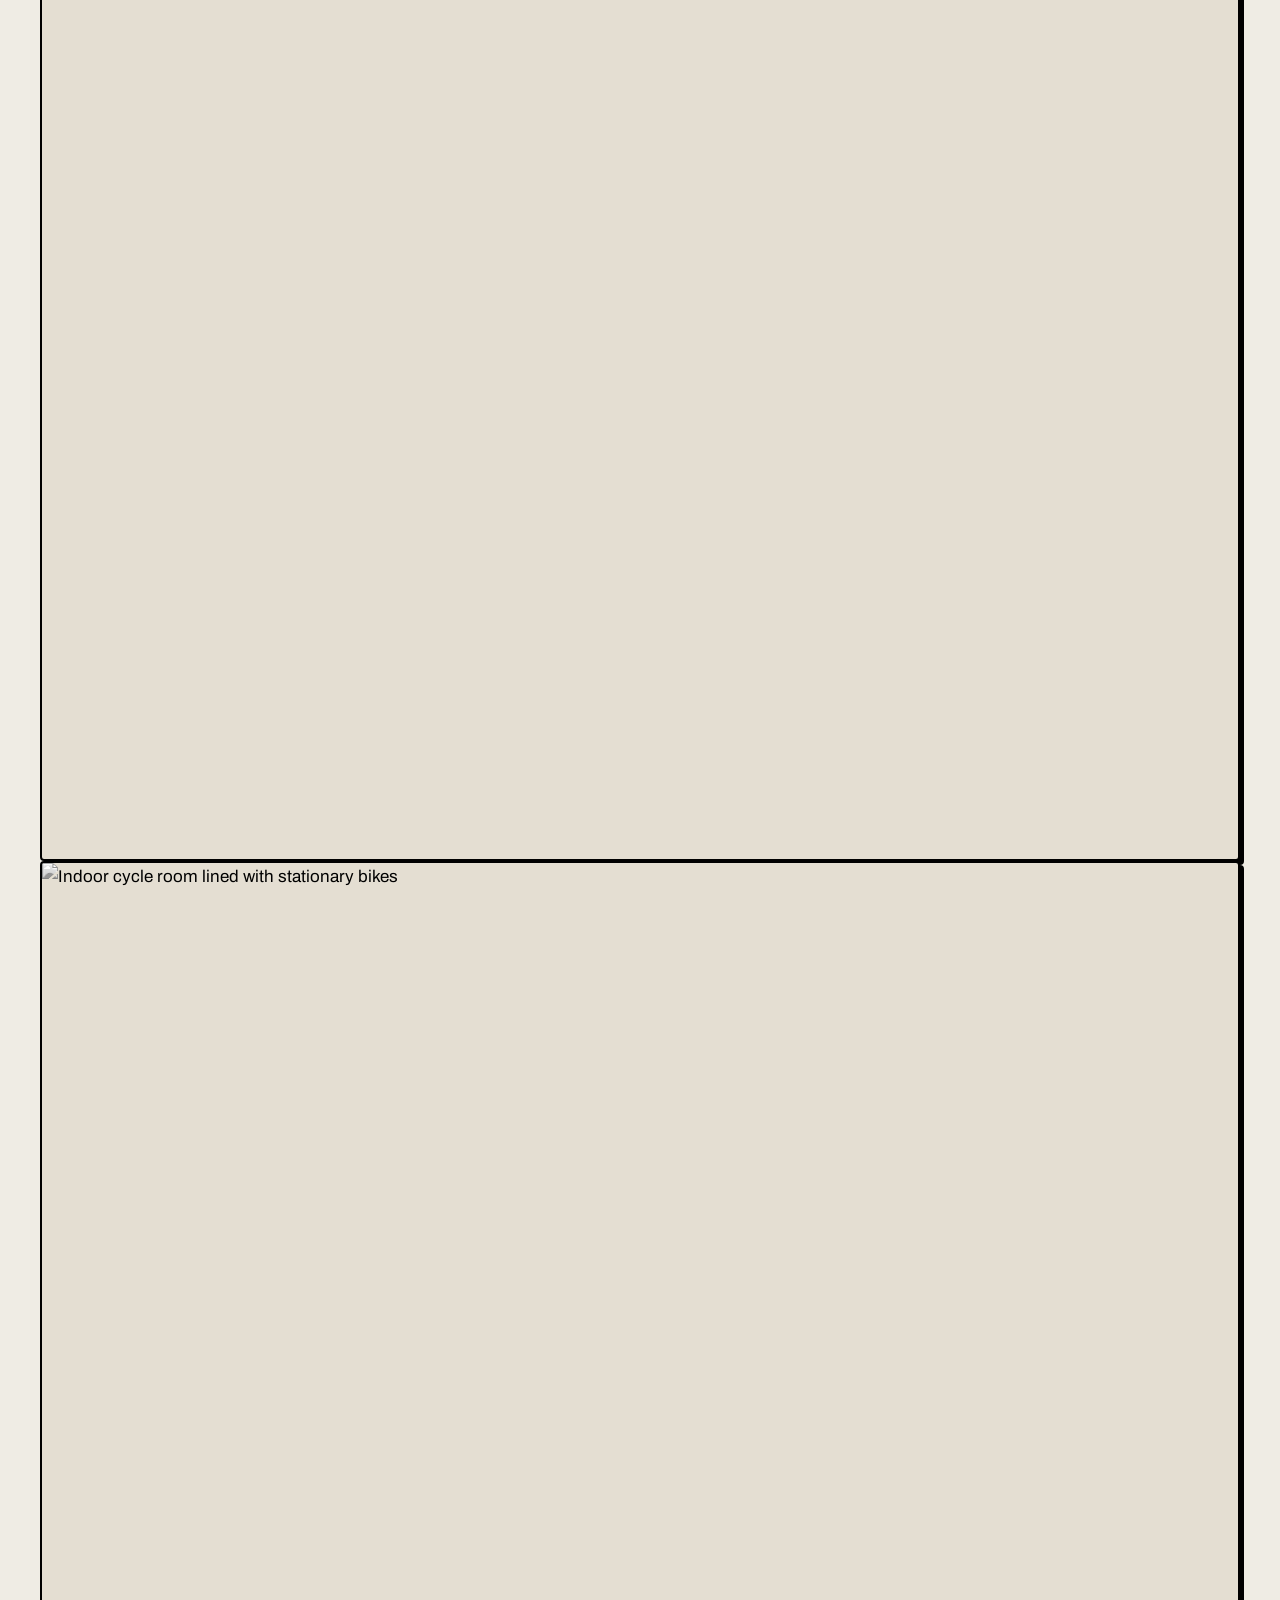
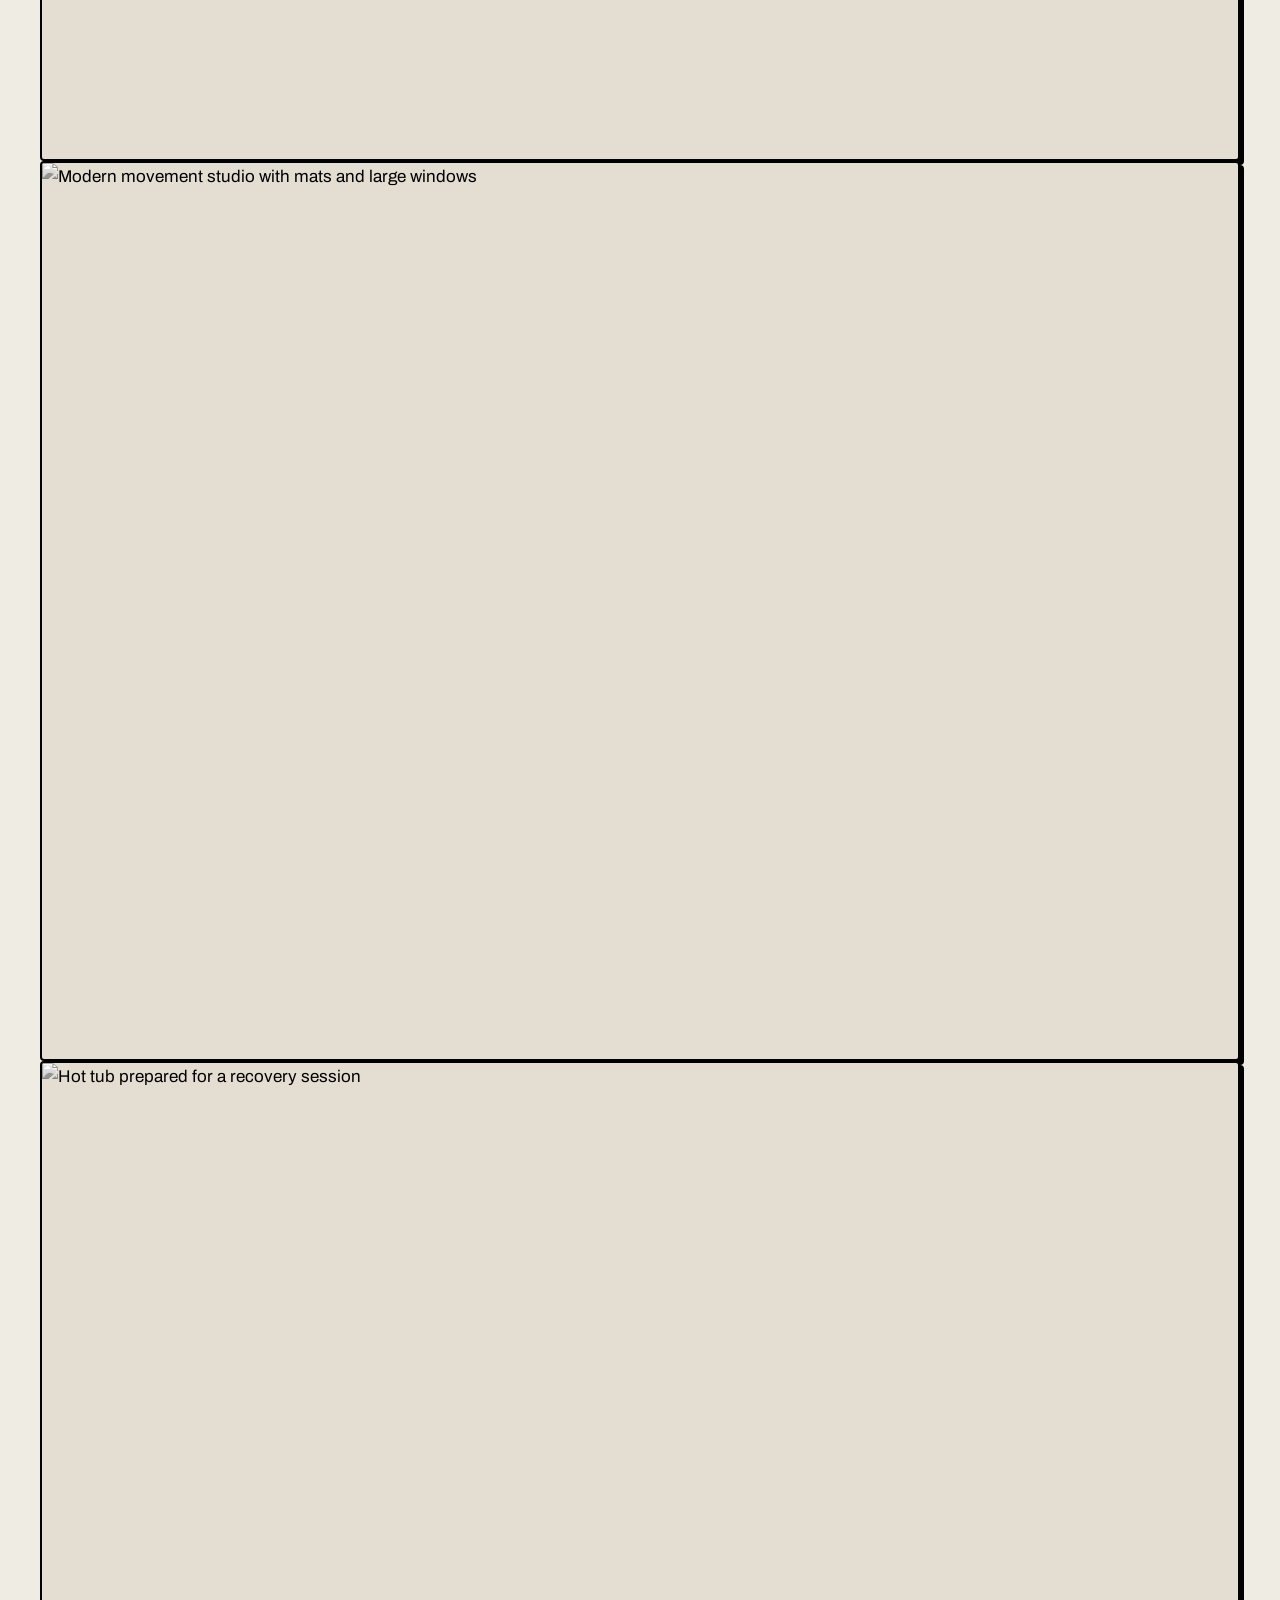
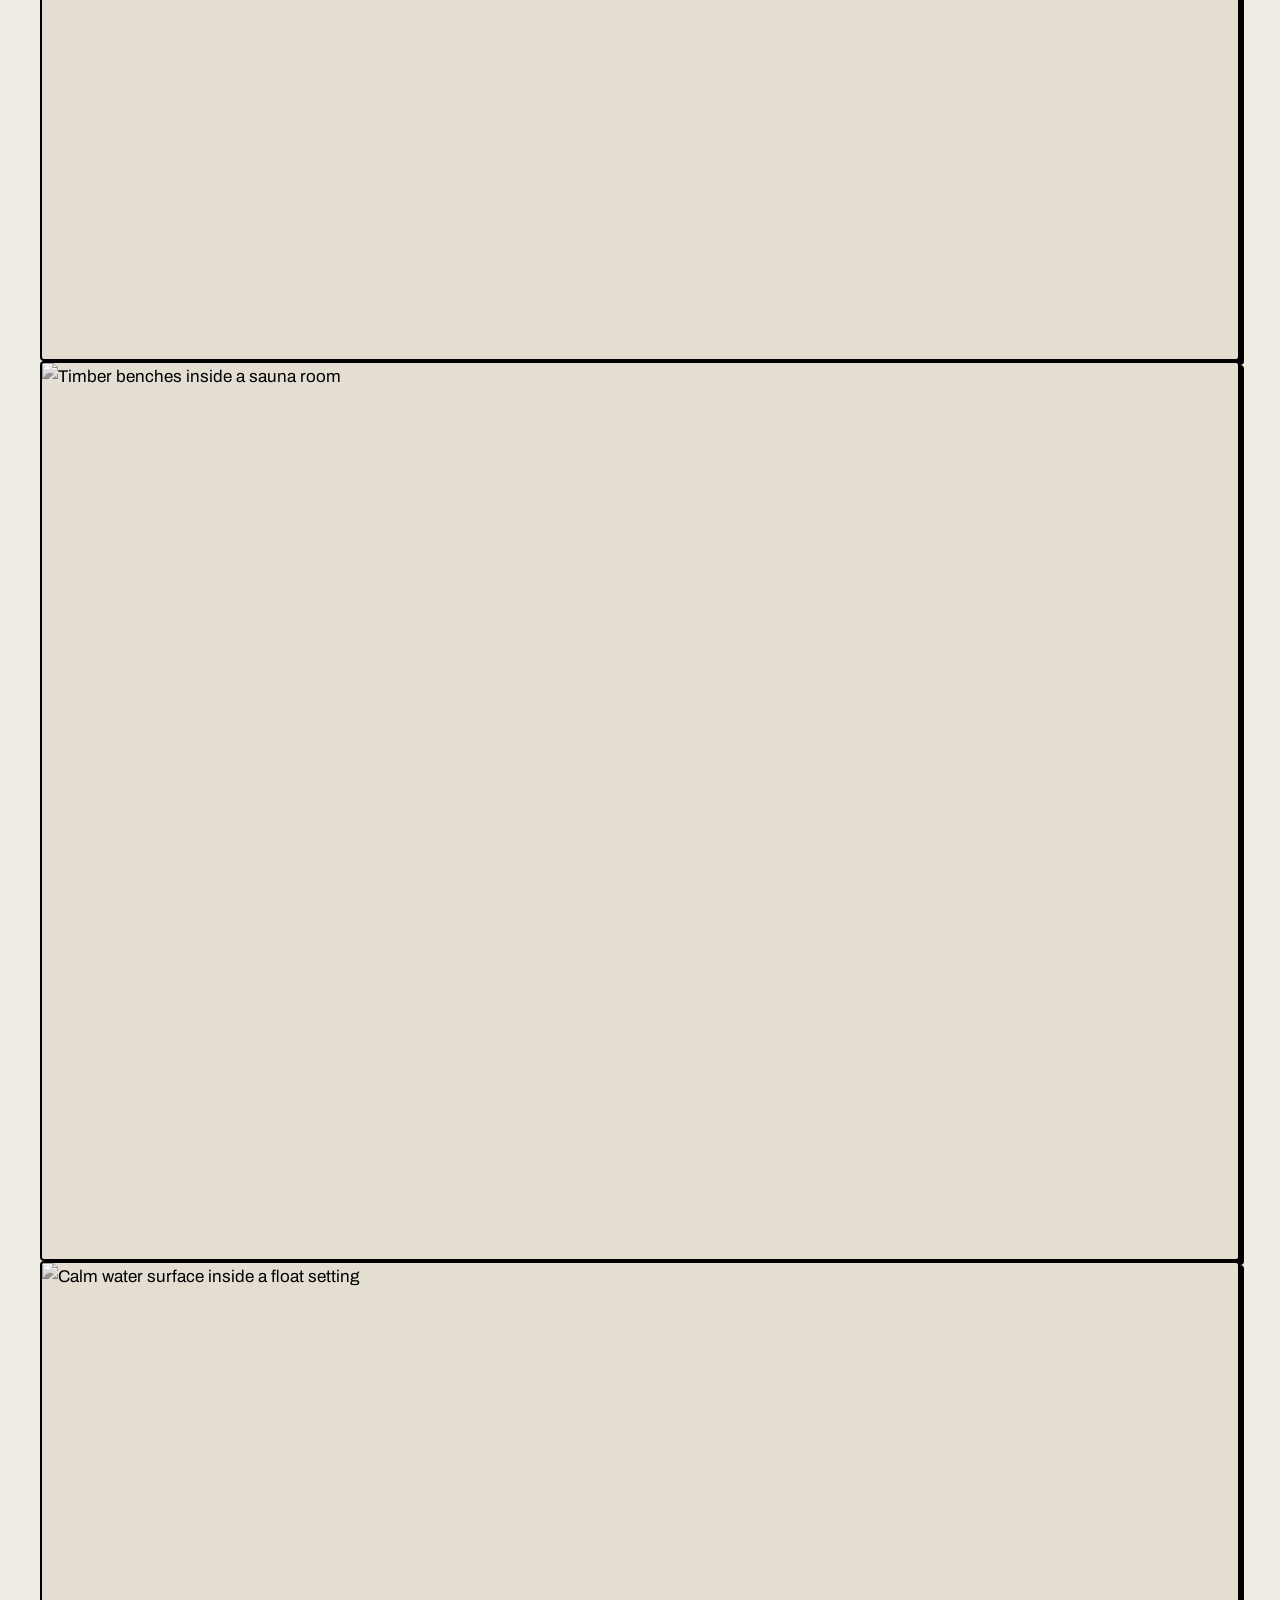
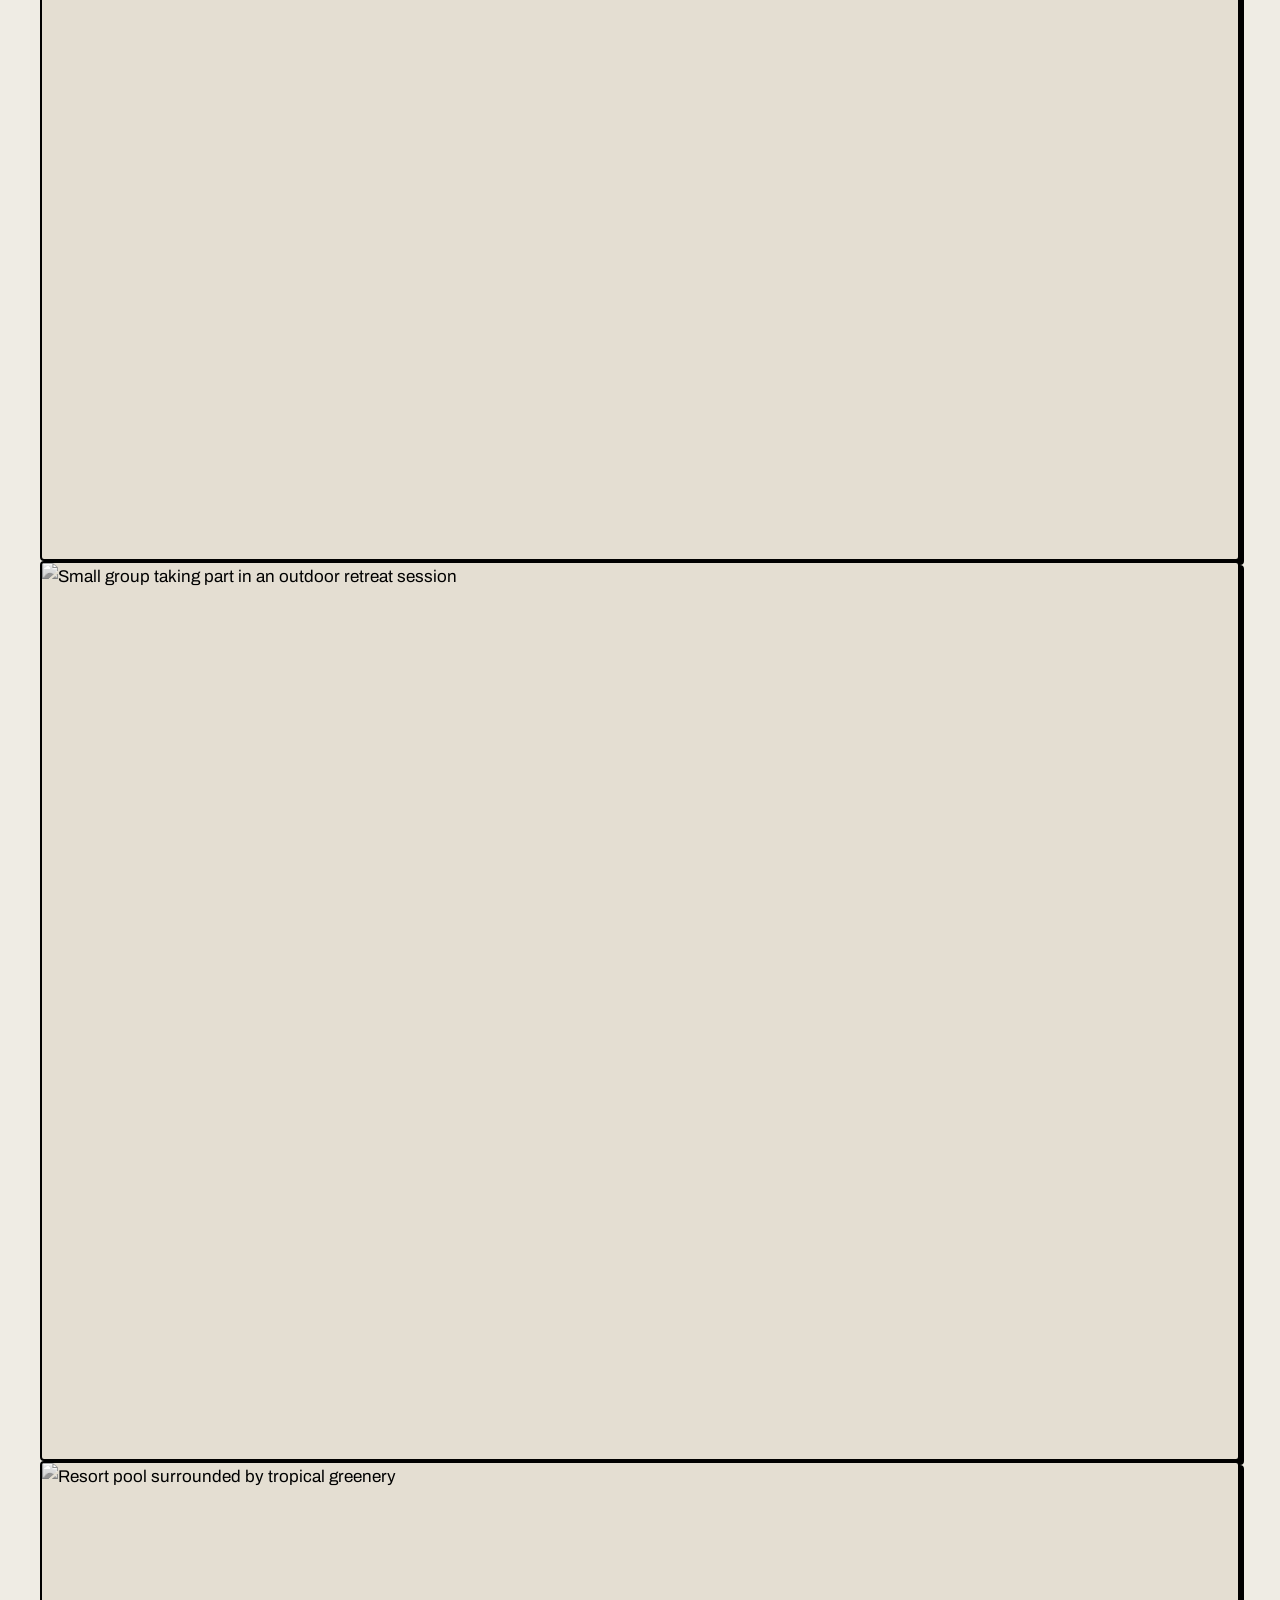
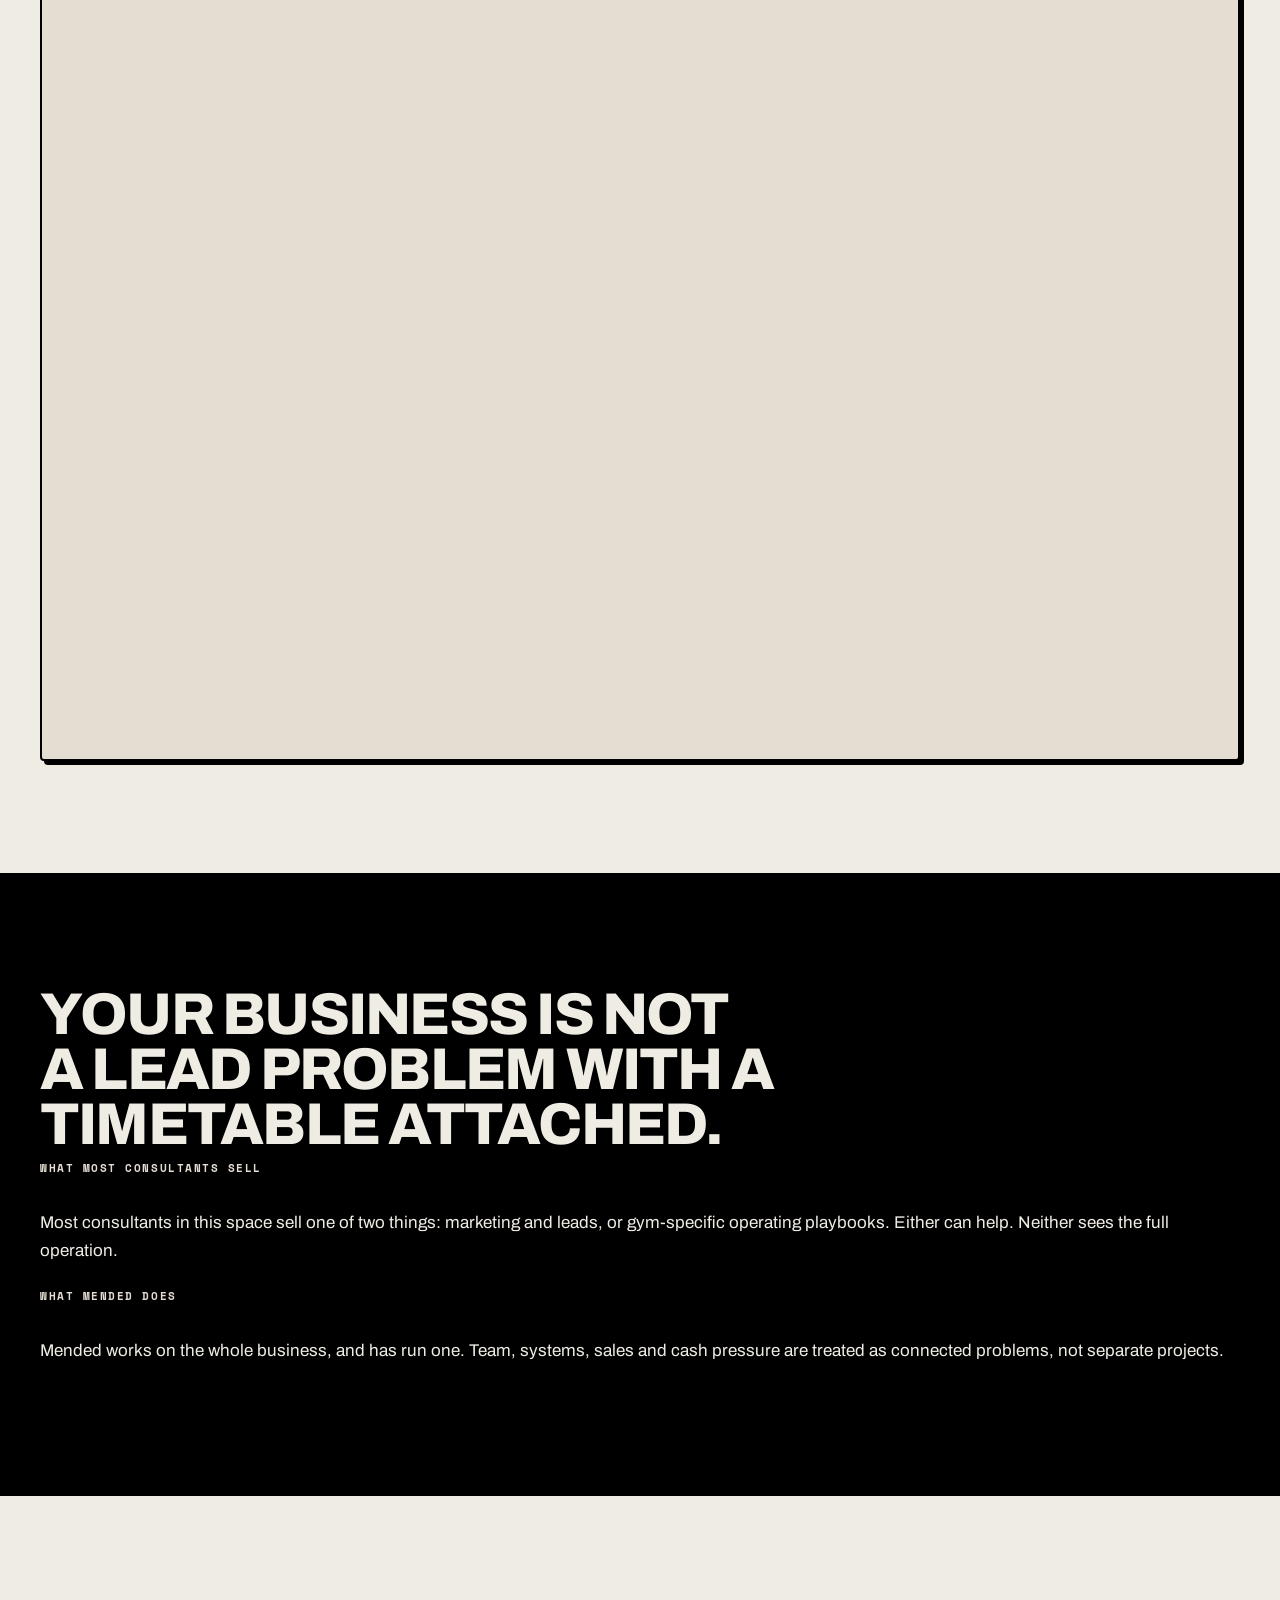
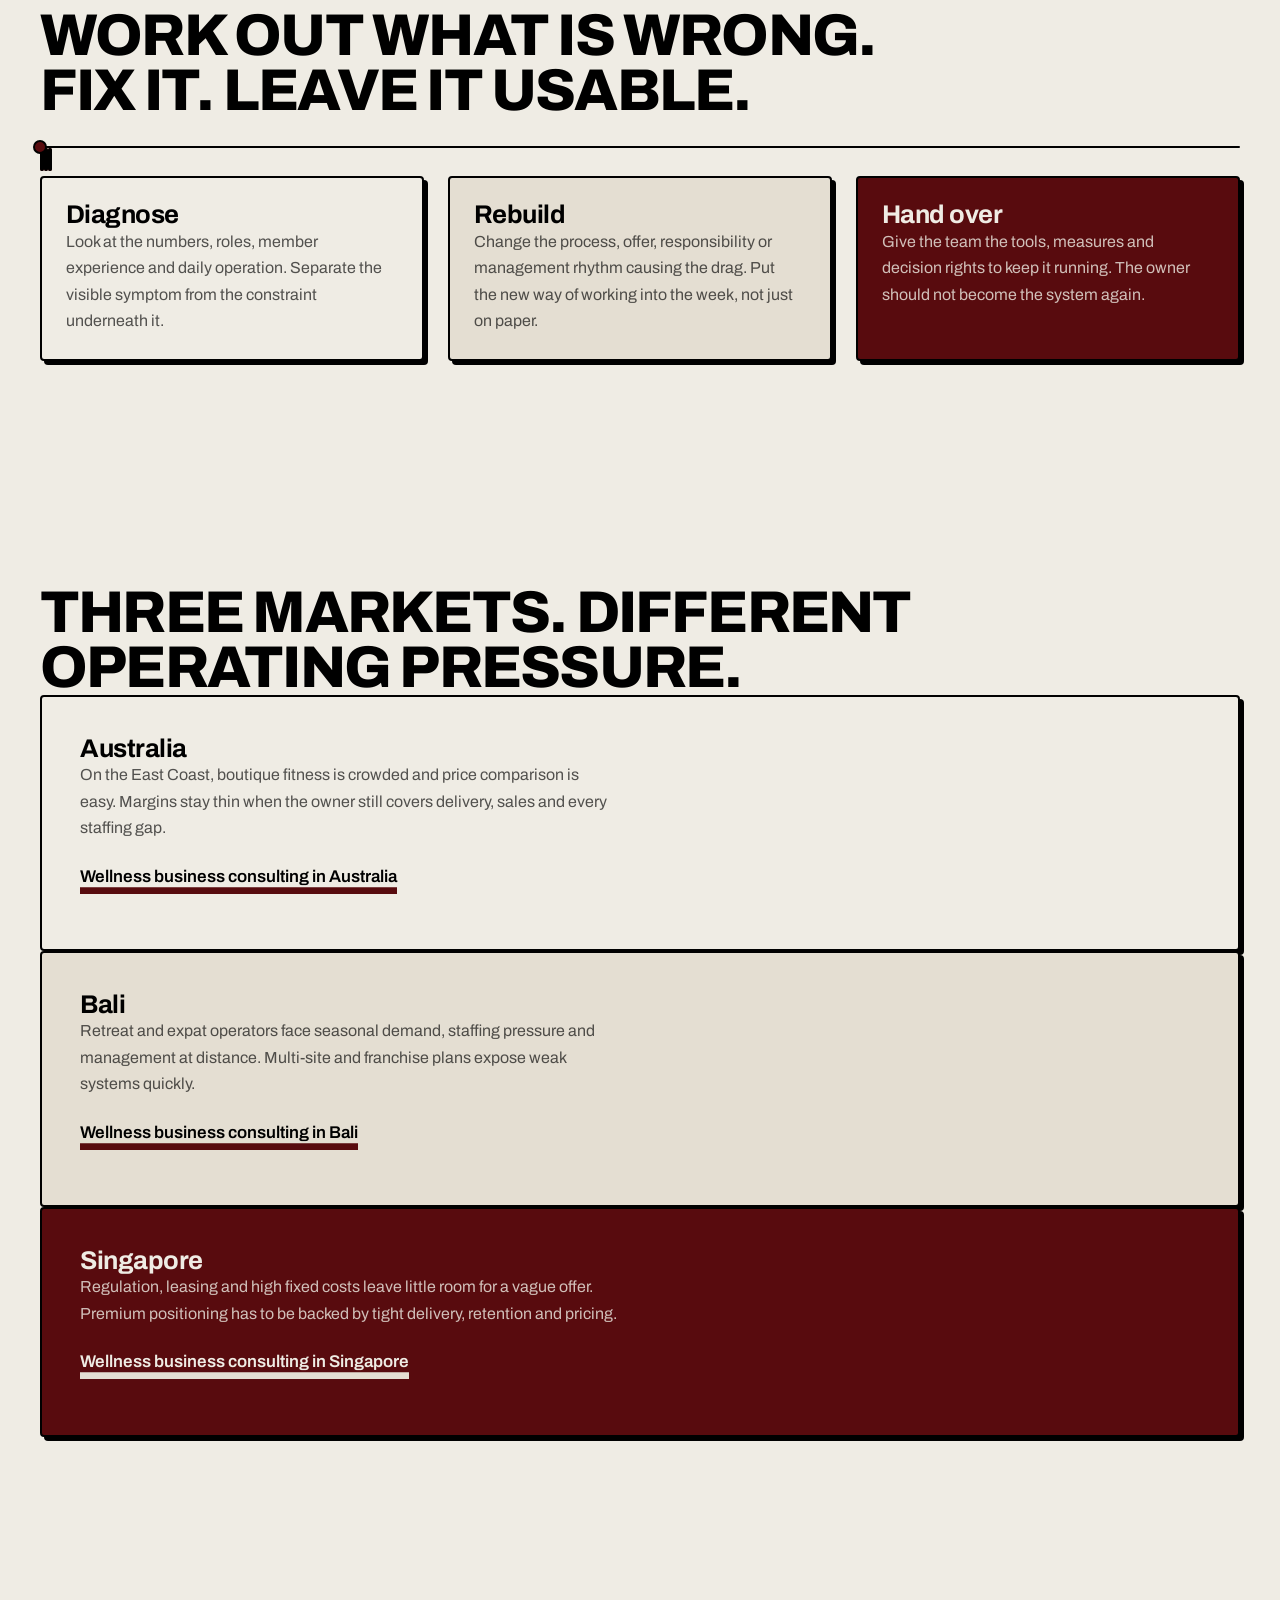
==== commit aa618910: "﻿Hero cycle diagram and a compact mobile footer Hero: adds the business-wellness cycle as bespoke in" ====
--- a/index.html
+++ b/index.html
@@ -156,8 +156,8 @@
   </nav>
   <main id="main">
     <section class="sec min-h-[calc(100dvh-72px)] flex items-center overflow-hidden" aria-labelledby="home-heading">
-      <div class="wrap relative py-8 min-[900px]:py-12">
-        <div class="max-w-[1100px] relative z-[1]">
+      <div class="wrap hero-split relative py-8 min-[900px]:grid min-[900px]:grid-cols-12 min-[900px]:items-center min-[900px]:gap-8 min-[900px]:py-12">
+        <div class="max-w-[1100px] relative z-[1] min-[900px]:col-span-7">
           <div class="badge reveal">Working across Australia, Bali and Singapore</div>
           <h1 class="display t-hero mt-7 reveal" style="--d:80ms" id="home-heading">
             <span class="block">You built the studio.</span>
@@ -169,8 +169,38 @@
             <a class="btn btn-lg" href="services.html">See the services</a>
           </div>
         </div>
-        <div class="card card-sand absolute right-10 top-4 hidden min-[900px]:block" aria-hidden="true"><p class="mono mono-bold">Operator to operator</p></div>
-        <div class="card card-brand absolute right-16 bottom-0 hidden min-[900px]:block" aria-hidden="true"><p class="mono mono-bold">The whole operation</p></div>
+        <div class="hero-cycle relative hidden min-[900px]:col-span-5 min-[900px]:block reveal" style="--d:320ms">
+          <div class="card card-sand hero-cycle__sticker hero-cycle__sticker-top" aria-hidden="true"><p class="mono mono-bold">Operator to operator</p></div>
+          <div class="card card-brand hero-cycle__sticker hero-cycle__sticker-bottom" aria-hidden="true"><p class="mono mono-bold">The whole operation</p></div>
+          <svg viewBox="0 0 520 520" width="100%" aria-hidden="true" focusable="false" xmlns="http://www.w3.org/2000/svg">
+            <defs>
+              <path id="hero-cycle-text-path" d="M 260 44 A 216 216 0 1 1 259.9 44"/>
+            </defs>
+            <circle cx="260" cy="260" r="244" fill="none" stroke="var(--ink)" stroke-width="2" stroke-dasharray="2 10"/>
+            <g class="hero-cycle__spin">
+              <text class="hero-cycle__ring-text">
+                <textPath href="#hero-cycle-text-path" startOffset="0" textLength="1357" lengthAdjust="spacing">ELEVATING YOUR WELLNESS BUSINESS &#10022; MENDED CONSULTING &#10022;</textPath>
+              </text>
+            </g>
+
+            <path d="M 190 150 C 92 188 92 332 190 370" fill="none" stroke="var(--accent)" stroke-width="16" stroke-linecap="round"/>
+            <path d="M 330 370 C 428 332 428 188 330 150" fill="none" stroke="var(--accent)" stroke-width="16" stroke-linecap="round"/>
+            <path d="M 205 375 L 177 353 L 174 383 Z" fill="var(--accent)"/>
+            <path d="M 315 145 L 343 167 L 346 137 Z" fill="var(--accent)"/>
+
+            <rect x="178" y="82" width="164" height="54" rx="4" fill="var(--ink)" transform="translate(4 4)"/>
+            <rect x="178" y="82" width="164" height="54" rx="4" fill="var(--sand)" stroke="var(--ink)" stroke-width="2"/>
+            <text x="260" y="110" text-anchor="middle" dominant-baseline="middle" class="hero-cycle__node-text">BUSINESS</text>
+
+            <rect x="178" y="384" width="164" height="54" rx="4" fill="var(--ink)" transform="translate(4 4)"/>
+            <rect x="178" y="384" width="164" height="54" rx="4" fill="var(--sand)" stroke="var(--ink)" stroke-width="2"/>
+            <text x="260" y="412" text-anchor="middle" dominant-baseline="middle" class="hero-cycle__node-text">WELLNESS</text>
+
+            <circle cx="260" cy="260" r="56" fill="var(--ink)" transform="translate(5 5)"/>
+            <circle cx="260" cy="260" r="56" fill="var(--accent)" stroke="var(--ink)" stroke-width="2"/>
+            <text x="260" y="263" text-anchor="middle" dominant-baseline="middle" class="hero-cycle__mark">M.</text>
+          </svg>
+        </div>
       </div>
     </section>
     <div class="marquee" aria-label="Wellness and fitness business types Mended serves">
@@ -431,7 +461,7 @@
   </main>
   <footer class="site-footer">
     <div class="wrap sec-sm">
-      <div class="grid grid-cols-1 gap-12 min-[700px]:grid-cols-2 min-[1024px]:grid-cols-4 min-[1024px]:gap-8">
+      <div class="footer-grid">
         <div>
           <a class="footer-head" href="index.html">Mended Consulting</a>
           <!-- The client's own registered tagline, verbatim from their brand lockup. -->
@@ -460,7 +490,7 @@
           <a class="footer-link" href="wellness-business-consulting-singapore.html">Singapore</a>
         </nav>
       </div>
-      <div class="rule-thick mt-14 pt-6 flex flex-col gap-3 min-[700px]:flex-row min-[700px]:items-center min-[700px]:justify-between">
+      <div class="footer-bottom">
         <p>&copy; <span data-year>2026</span> Mended Consulting.</p>
         <!-- TODO supply: Confirmed Australian Business Number. -->
         <p class="tofill">ABN [ABN]</p>
--- a/assets/css/site.css
+++ b/assets/css/site.css
@@ -134,6 +134,13 @@
   text-transform: uppercase;
 }
 
+/* When the hero shares its row with the cycle diagram the headline lives in a
+   seven-column cell, so the full-width scale wraps it to four lines. This
+   keeps the approved two-line lockup inside the split layout. */
+@media (min-width: 900px) {
+  .hero-split .t-hero { font-size: clamp(2.75rem, 4.9vw, 4.375rem); }
+}
+
 .t-sec {
   font-size: clamp(2rem, 4.6vw, 3.75rem);
   line-height: 0.94;
@@ -1130,6 +1137,52 @@
   border-top: var(--bw) solid var(--ink);
 }
 
+/* Footer layout lives here, not in utility strings, so all twelve pages move
+   together. Mobile is deliberately compact: the brand block spans the row and
+   the three nav columns share two columns of a tight grid. */
+.footer-grid {
+  display: grid;
+  grid-template-columns: repeat(2, minmax(0, 1fr));
+  gap: 28px 20px;
+}
+
+.footer-grid > div:first-child { grid-column: 1 / -1; }
+
+@media (min-width: 1024px) {
+  .footer-grid { grid-template-columns: repeat(4, minmax(0, 1fr)); gap: 32px; }
+  .footer-grid > div:first-child { grid-column: auto; }
+}
+
+.footer-bottom {
+  border-top: var(--bw) solid var(--ink);
+  margin-top: 32px;
+  padding-top: 16px;
+  display: flex;
+  flex-wrap: wrap;
+  align-items: center;
+  justify-content: space-between;
+  gap: 10px 16px;
+}
+
+@media (min-width: 700px) {
+  .footer-bottom { margin-top: 56px; padding-top: 24px; }
+}
+
+/* Compact mobile footer: tighter section padding, smaller link rows, and the
+   brand description trimmed back. Sleek, not stacked. */
+@media (max-width: 699px) {
+  .site-footer .sec-sm { padding-block: 36px 20px; }
+  .site-footer .footer-link { padding: 3px 0; font-size: 0.875rem; }
+  .site-footer .footer-head { margin-bottom: 6px; }
+  .site-footer .footer-tagline { margin-bottom: 2px; }
+  .site-footer .footer-grid > div:first-child p:not(.footer-tagline) {
+    font-size: 0.875rem;
+    line-height: 1.5;
+  }
+  .site-footer .footer-bottom { font-size: 0.8125rem; }
+  .site-footer .footer-bottom .tofill { padding: 3px 8px; font-size: 0.8125rem; }
+}
+
 .site-footer .tofill { color: var(--accent); }
 
 .footer-head {
@@ -1178,3 +1231,72 @@
   .js .reveal { opacity: 1 !important; transform: none !important; }
   .card, .btn { box-shadow: none; }
 }
+
+/* ==========================================================================
+   Home hero cycle
+   ========================================================================== */
+
+.hero-cycle {
+  width: 100%;
+  max-width: 520px;
+  min-width: 0;
+  justify-self: end;
+}
+
+.hero-cycle svg {
+  display: block;
+  width: 100%;
+  height: auto;
+}
+
+.hero-cycle__spin {
+  animation: cycleSpin 45s linear infinite;
+  transform-origin: 260px 260px;
+}
+
+.hero-cycle__ring-text {
+  fill: var(--ink);
+  font-family: 'Space Mono', ui-monospace, monospace;
+  font-size: 13px;
+  font-weight: 700;
+  letter-spacing: 0.08em;
+}
+
+.hero-cycle__node-text {
+  fill: var(--ink);
+  font-family: 'Space Mono', ui-monospace, monospace;
+  font-size: 15px;
+  font-weight: 700;
+  letter-spacing: 2px;
+}
+
+.hero-cycle__mark {
+  fill: var(--paper);
+  font-family: 'Archivo', ui-sans-serif, sans-serif;
+  font-size: 44px;
+  font-weight: 800;
+  letter-spacing: -0.04em;
+}
+
+.hero-cycle__sticker {
+  position: absolute;
+  z-index: 2;
+  padding: 10px 14px;
+  white-space: nowrap;
+}
+
+.hero-cycle__sticker-top {
+  top: 7%;
+  left: 0;
+  transform: translateX(-8px) rotate(-2deg);
+}
+
+.hero-cycle__sticker-bottom {
+  right: 0;
+  bottom: 7%;
+  transform: rotate(2deg);
+}
+
+@keyframes cycleSpin {
+  to { transform: rotate(360deg); }
+}
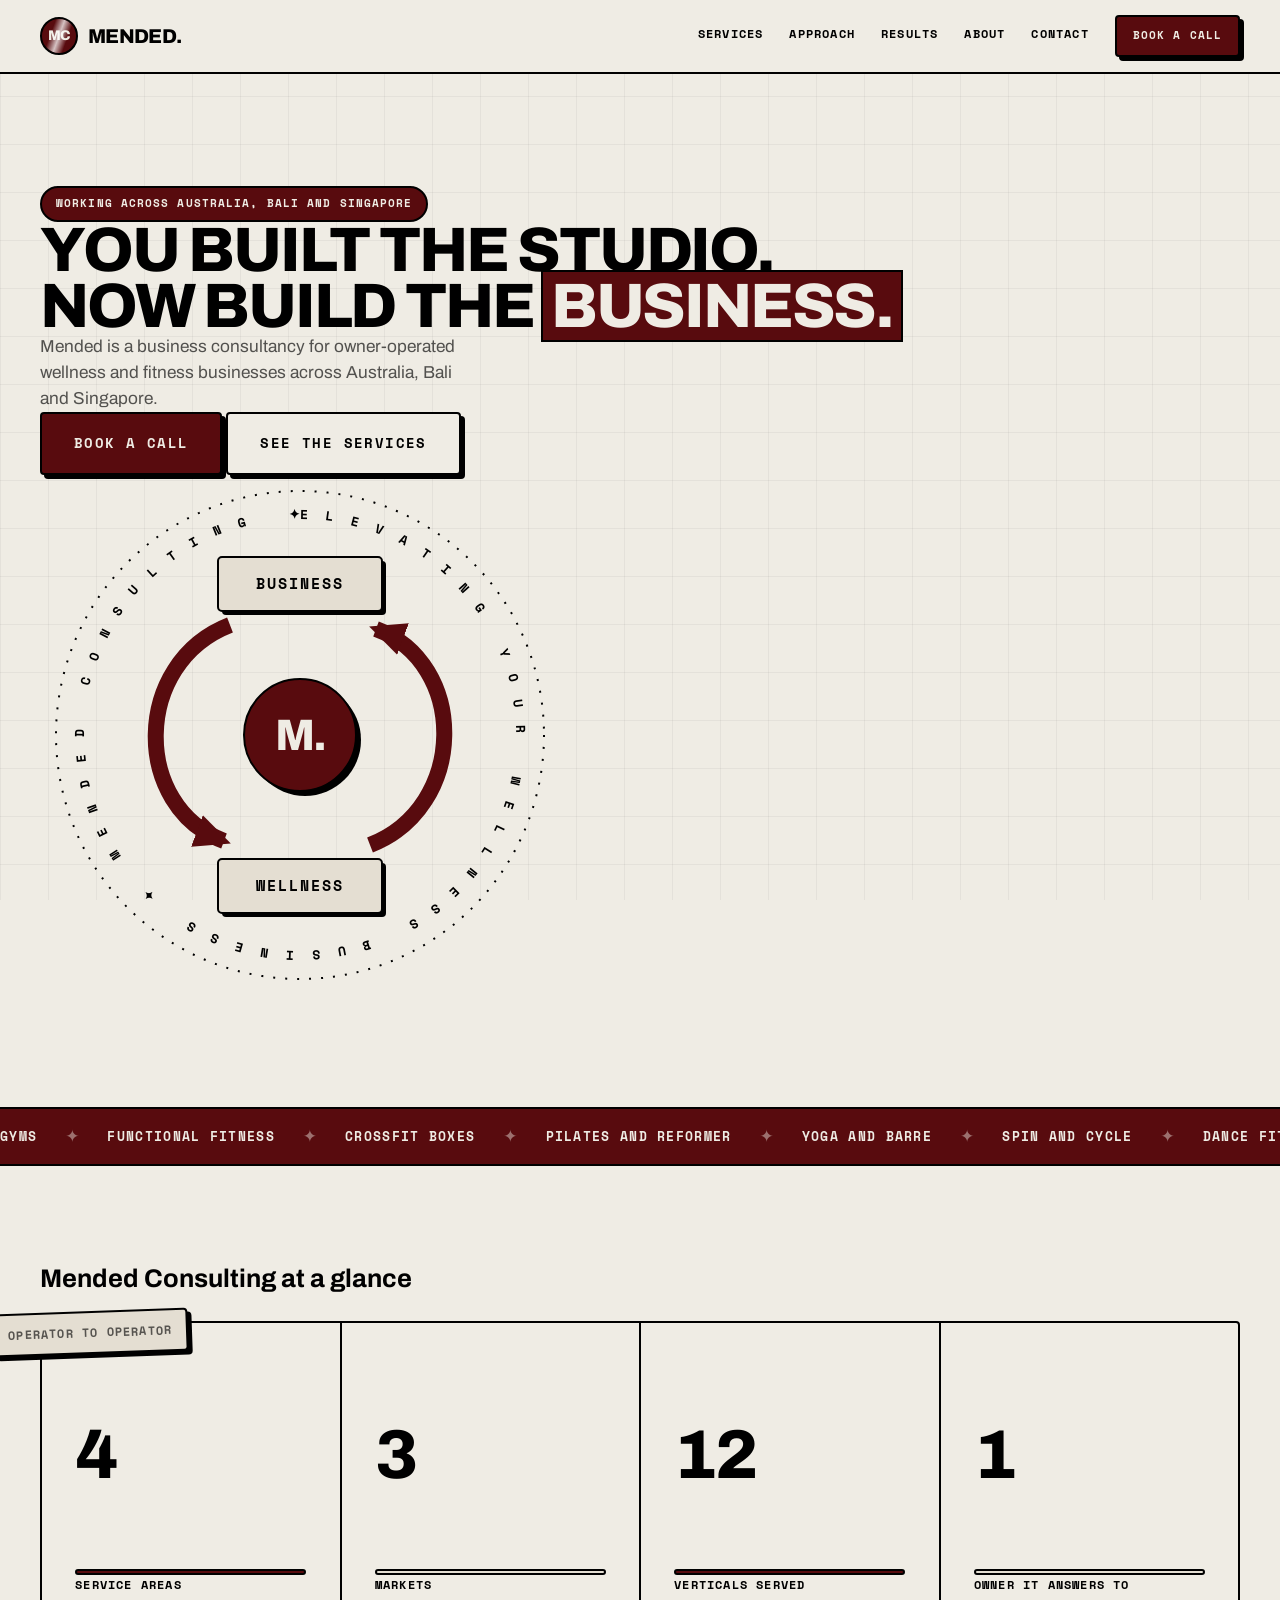
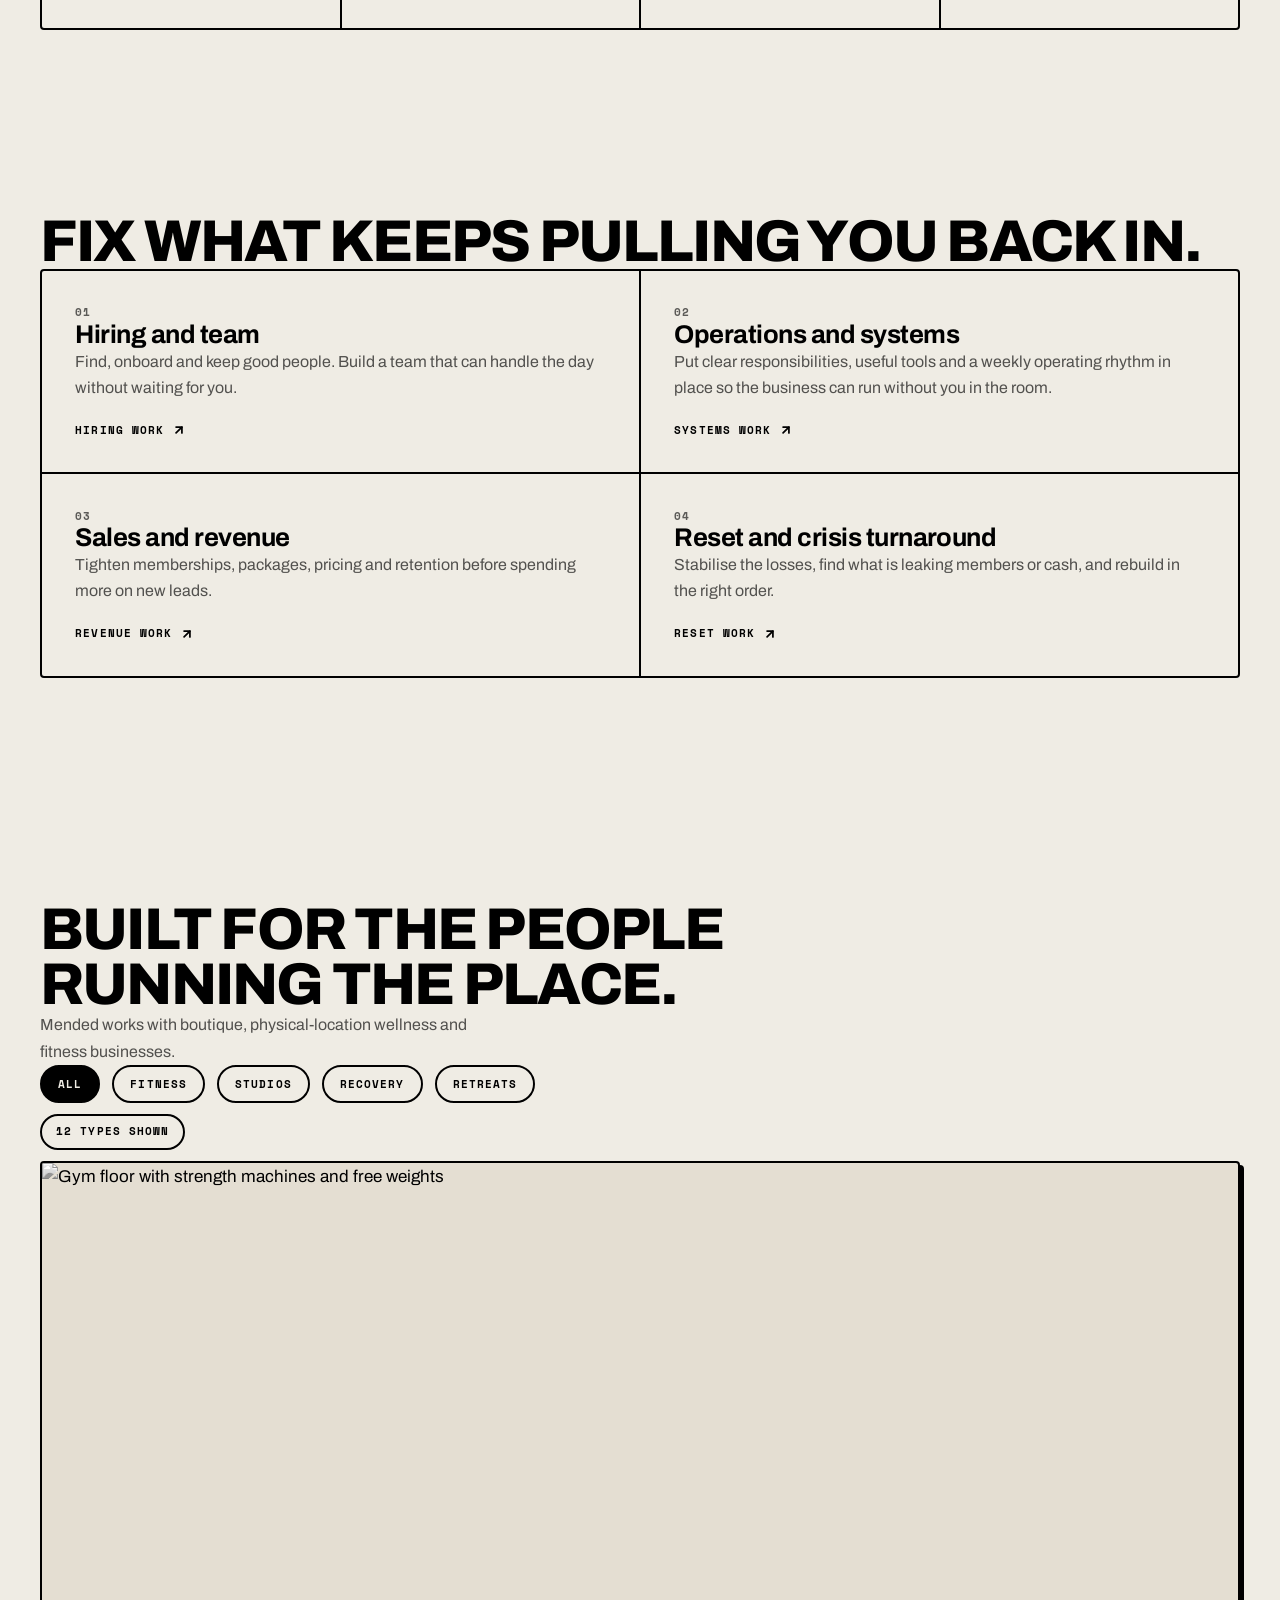
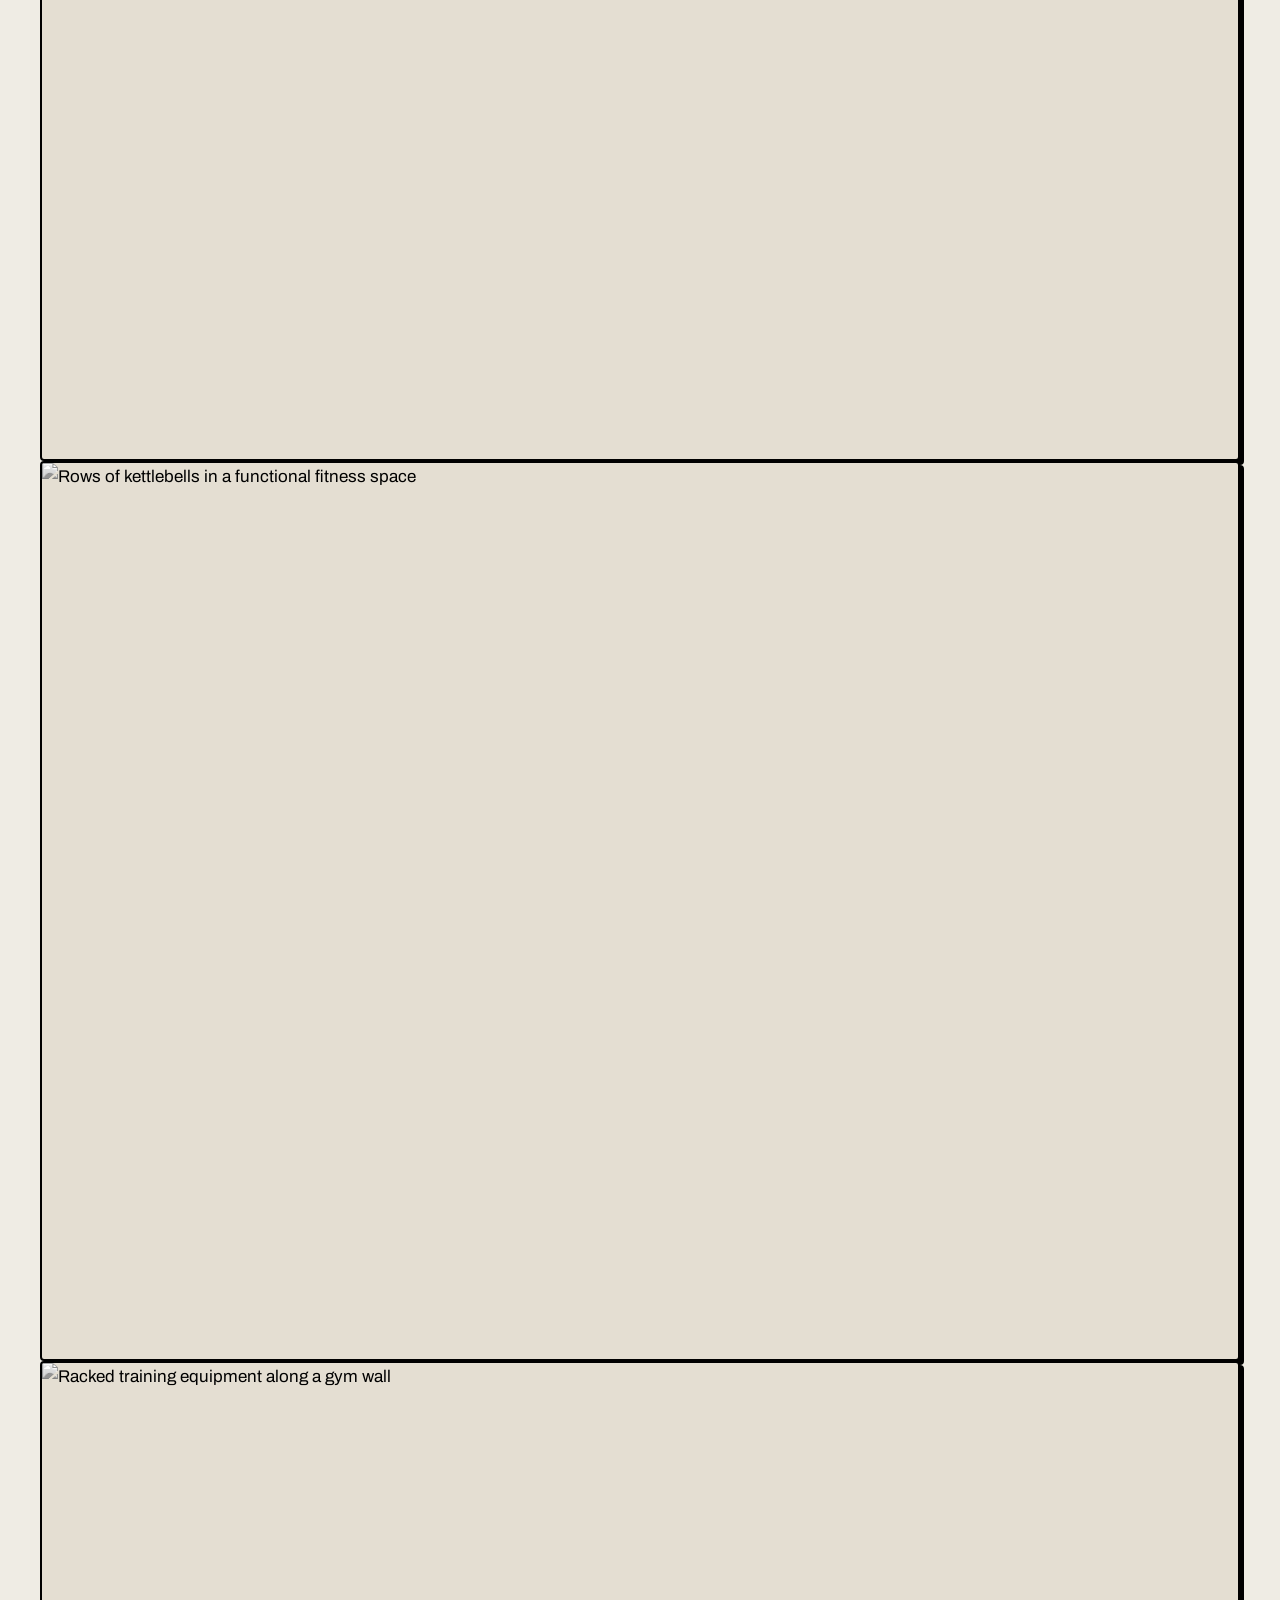
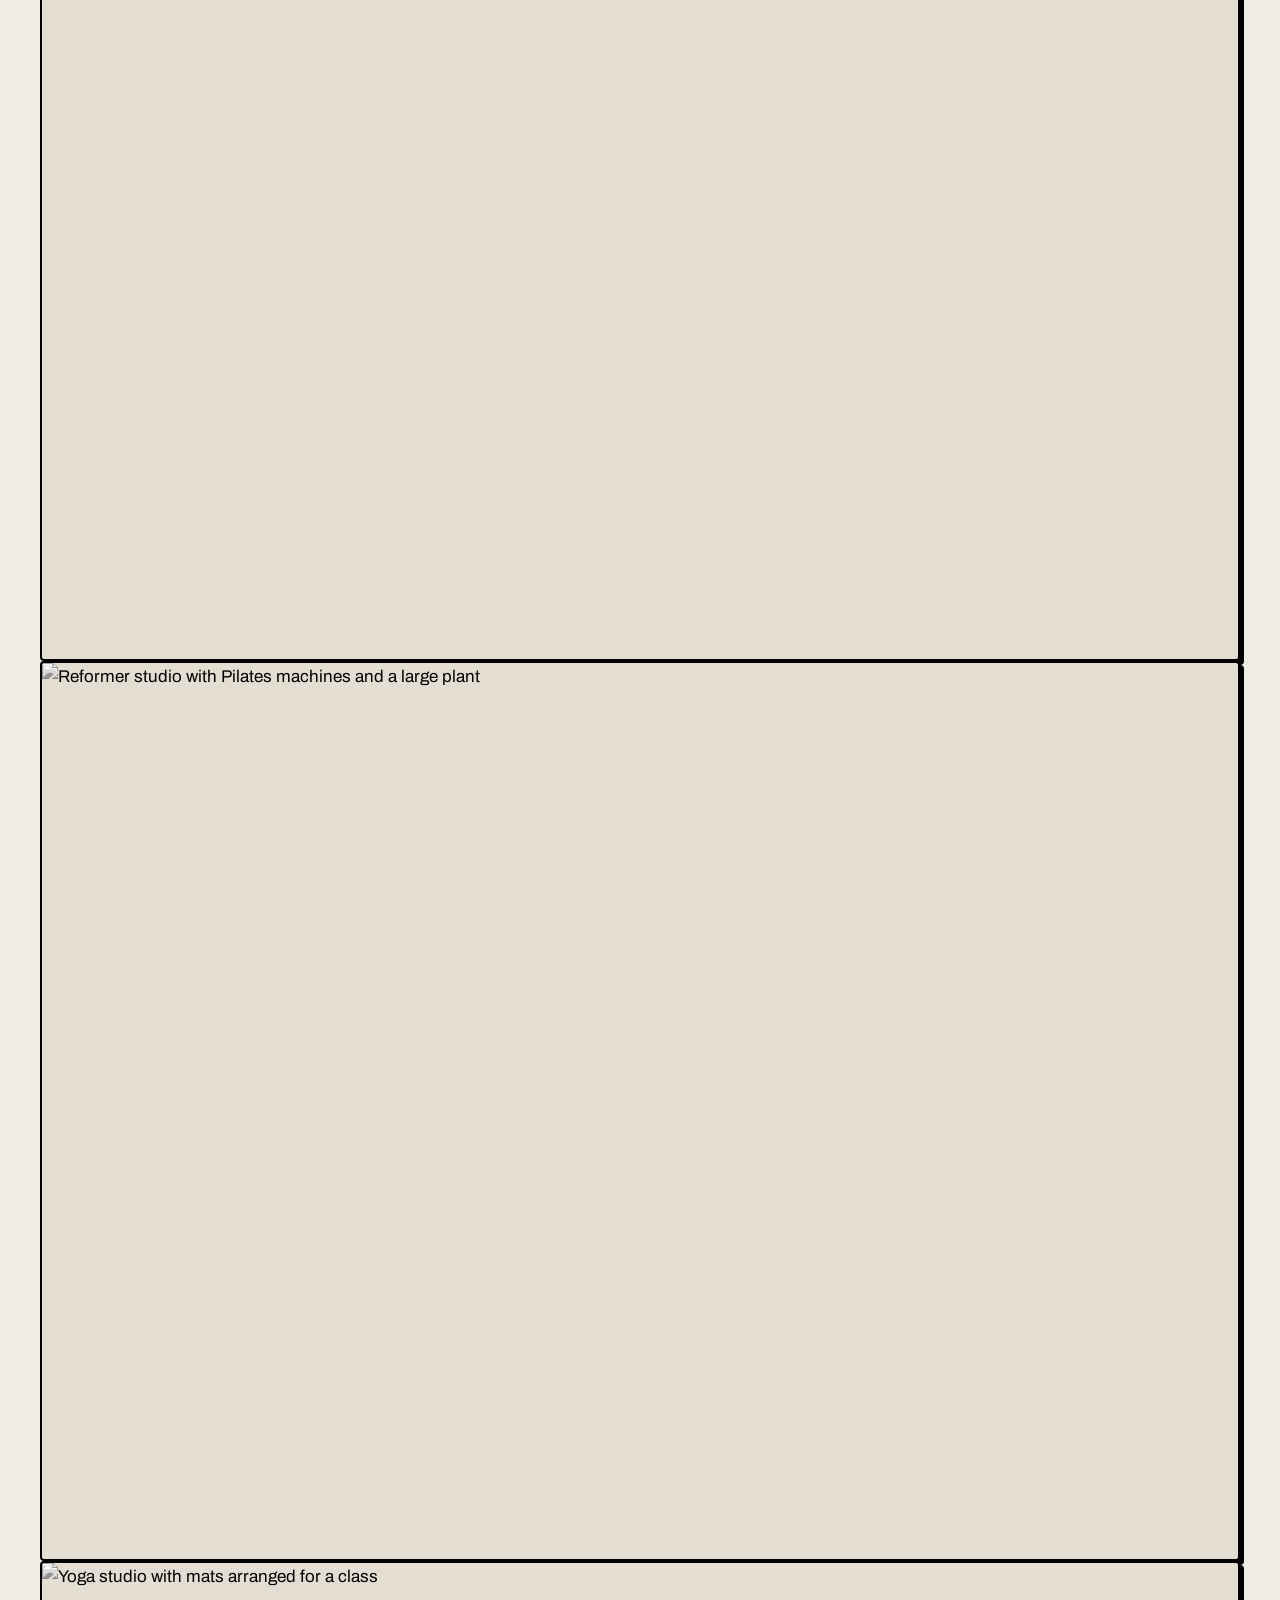
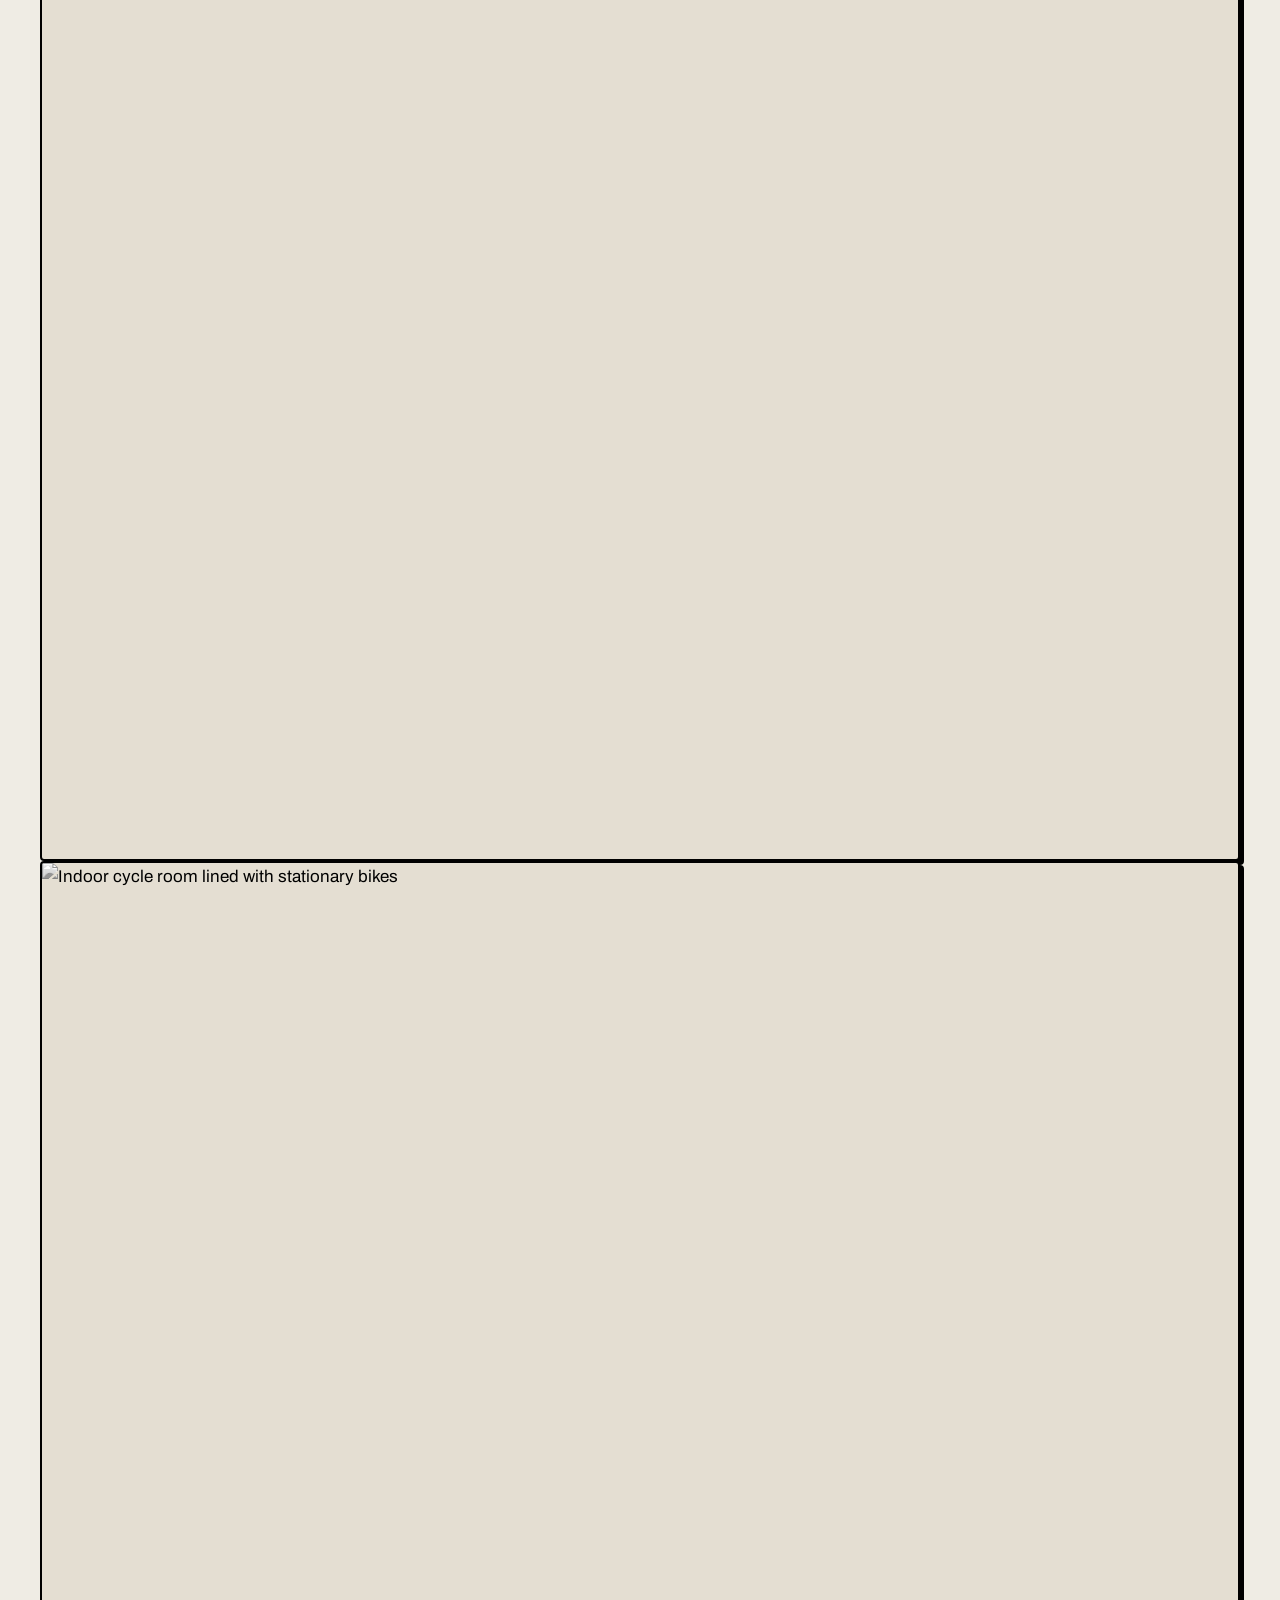
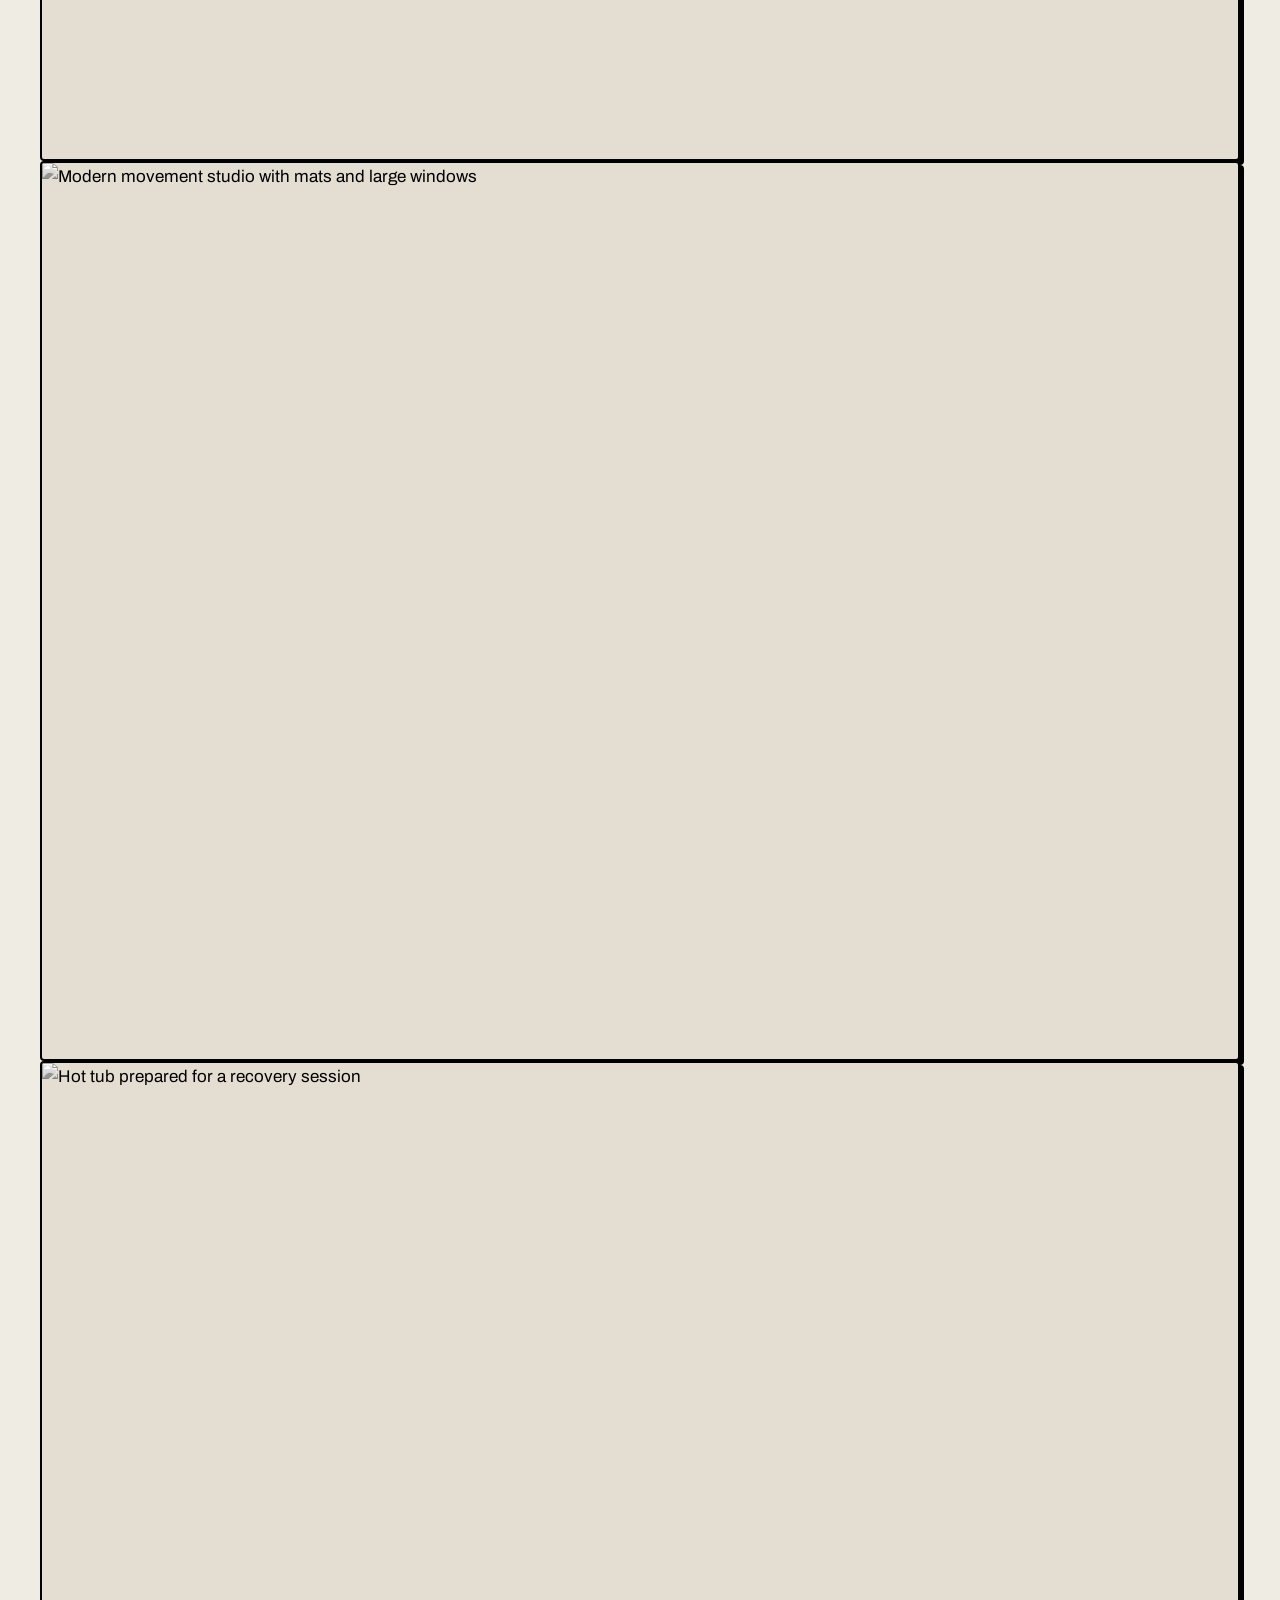
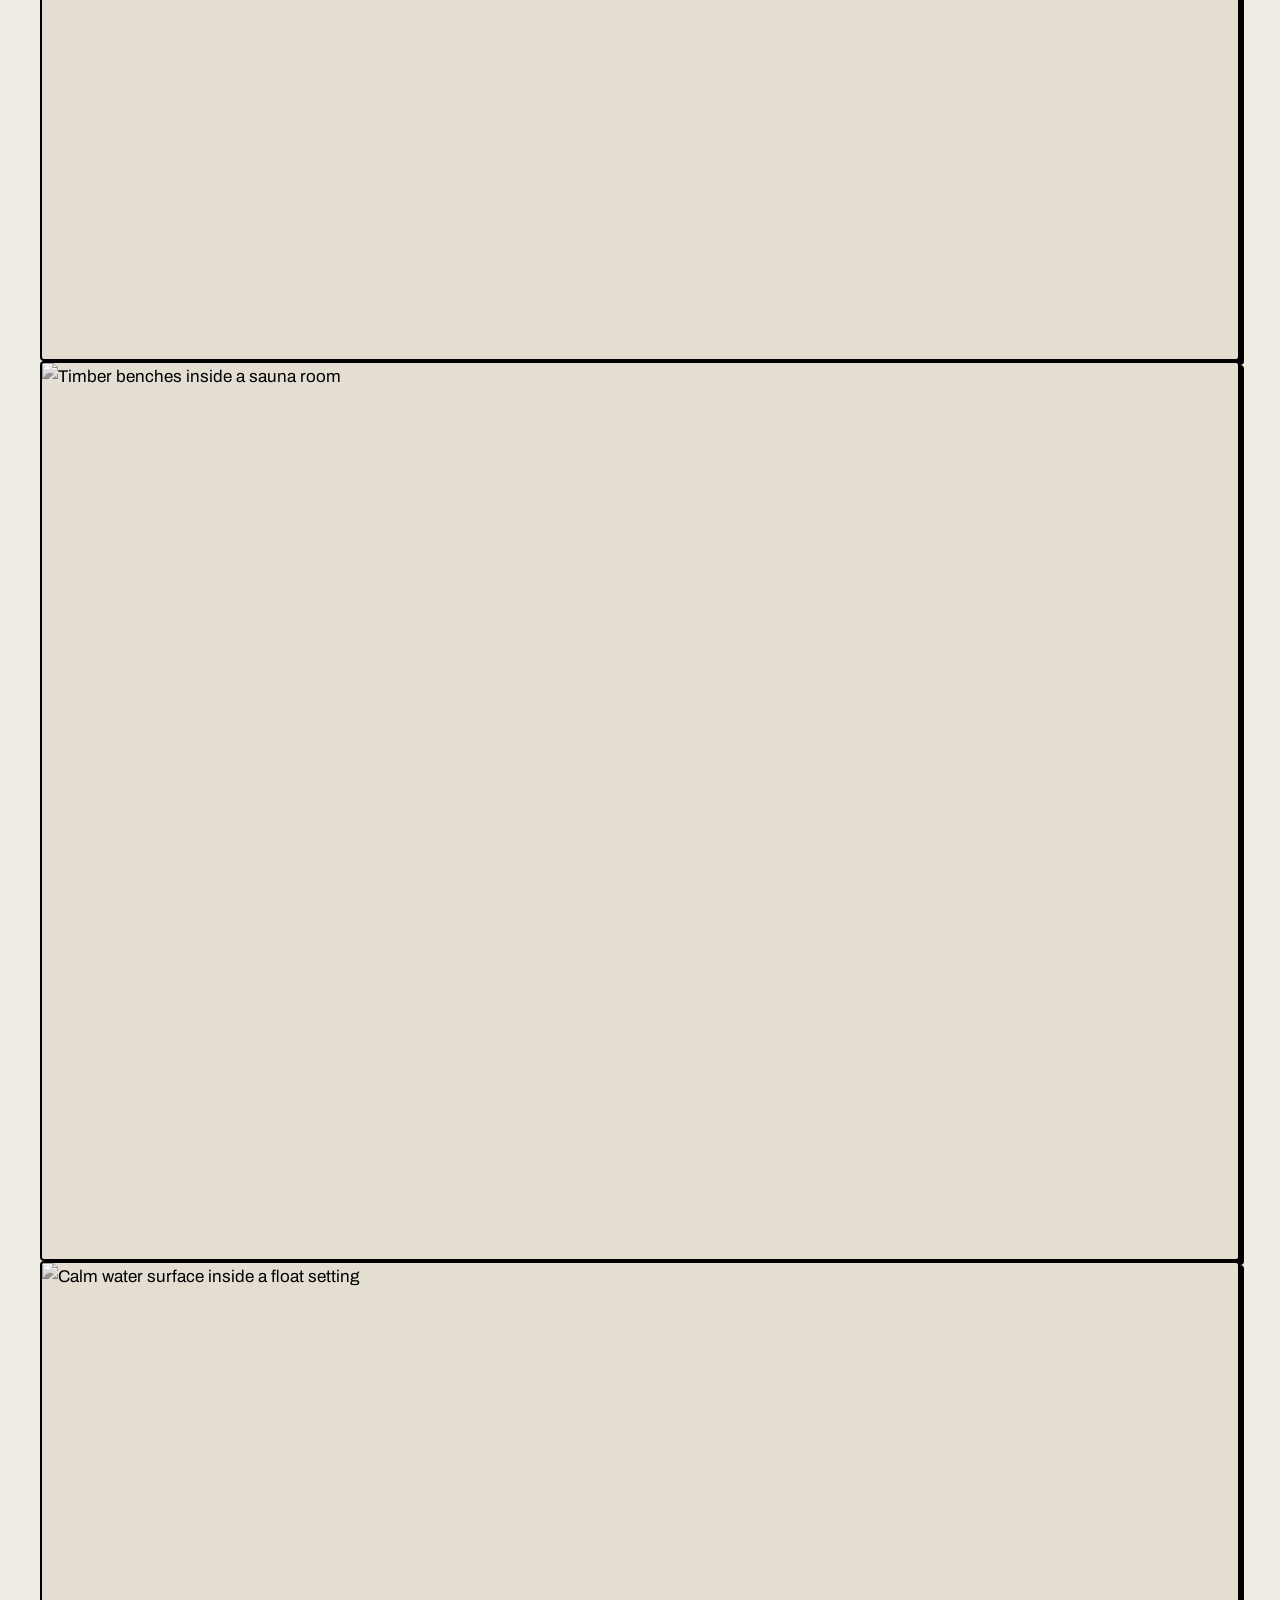
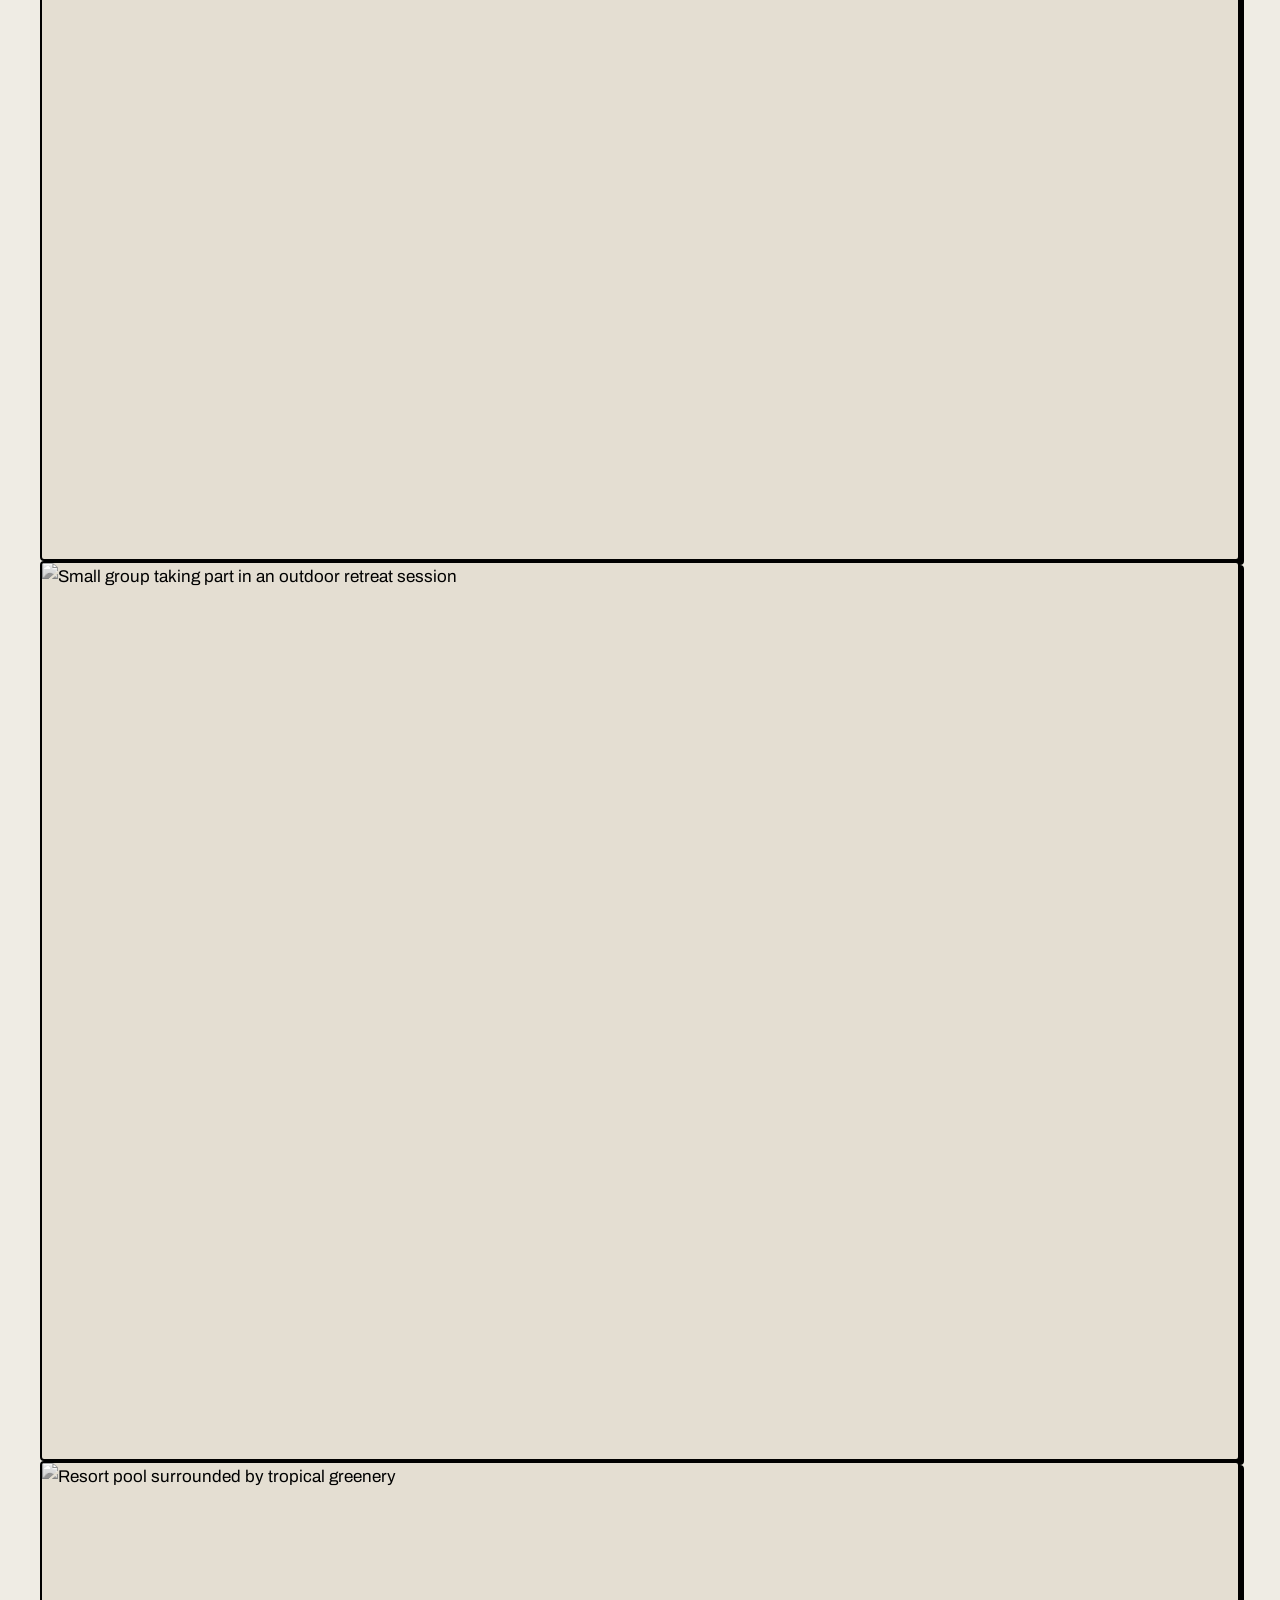
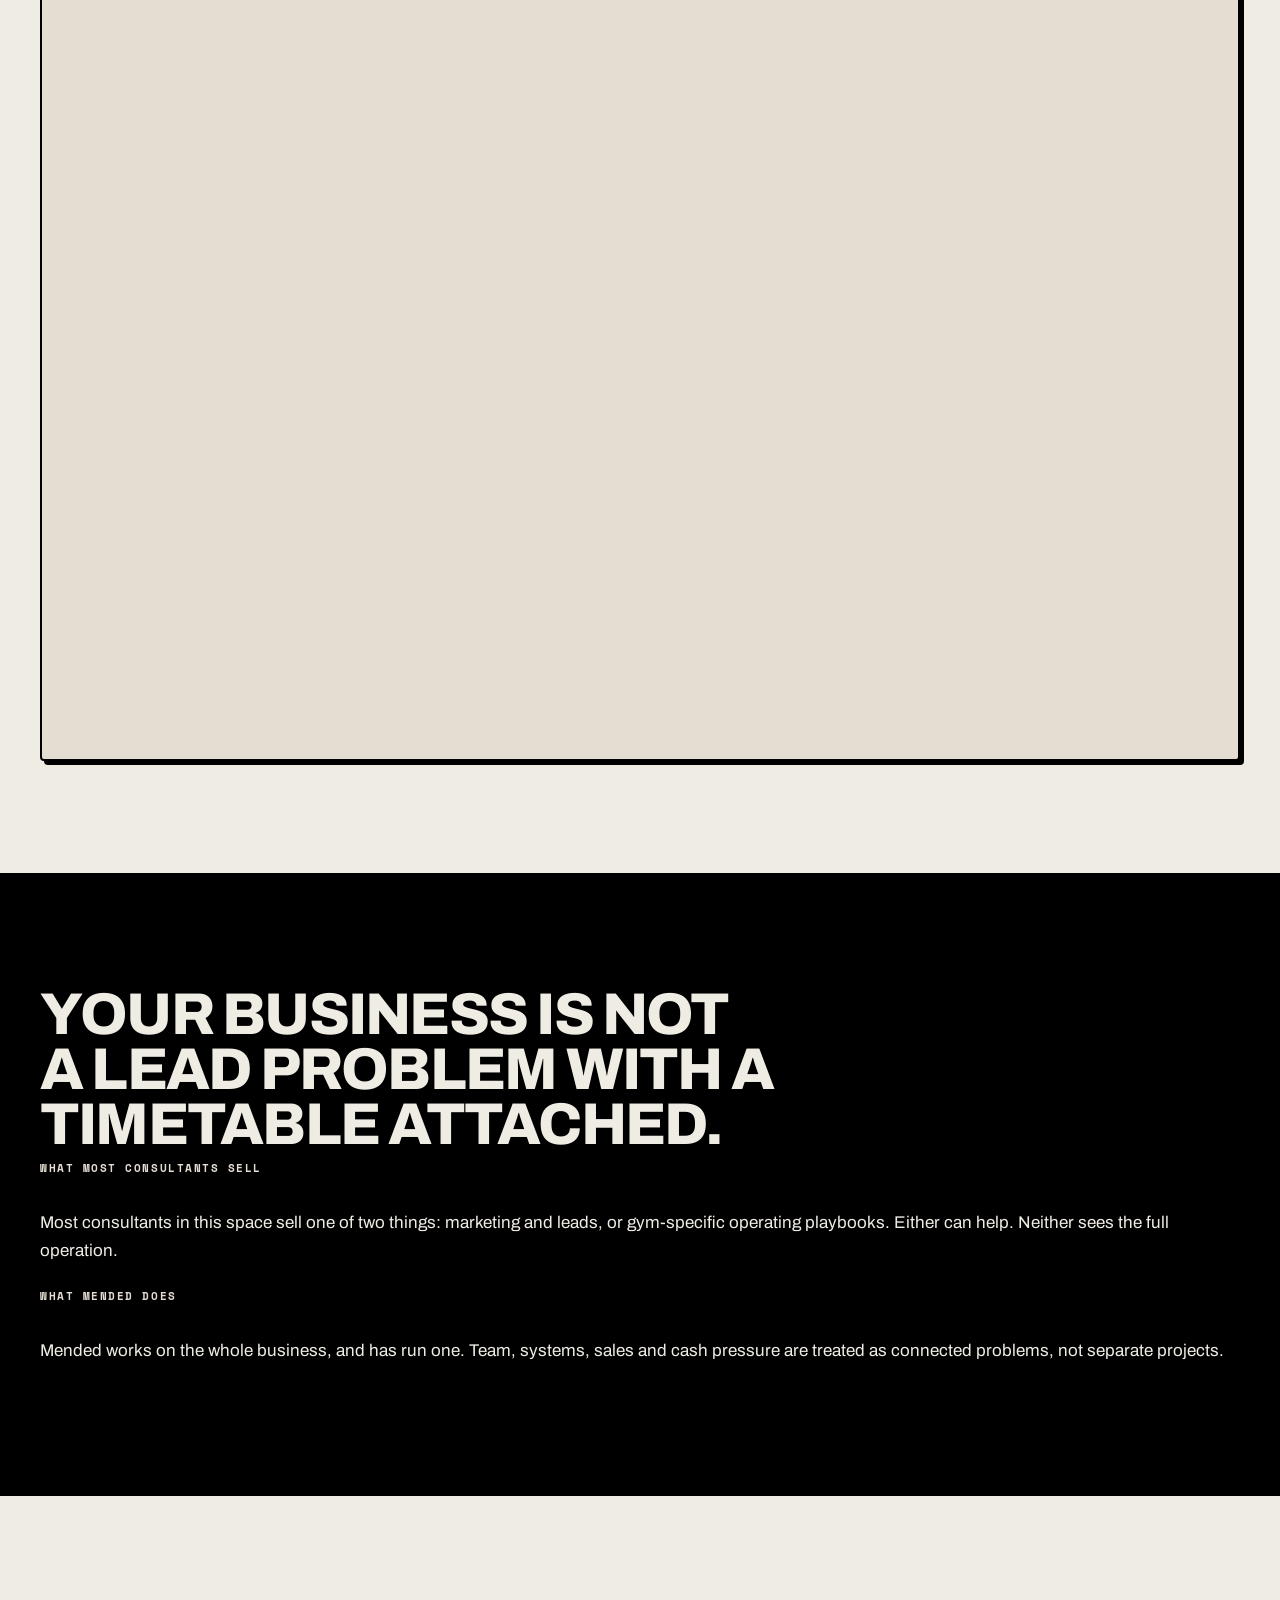
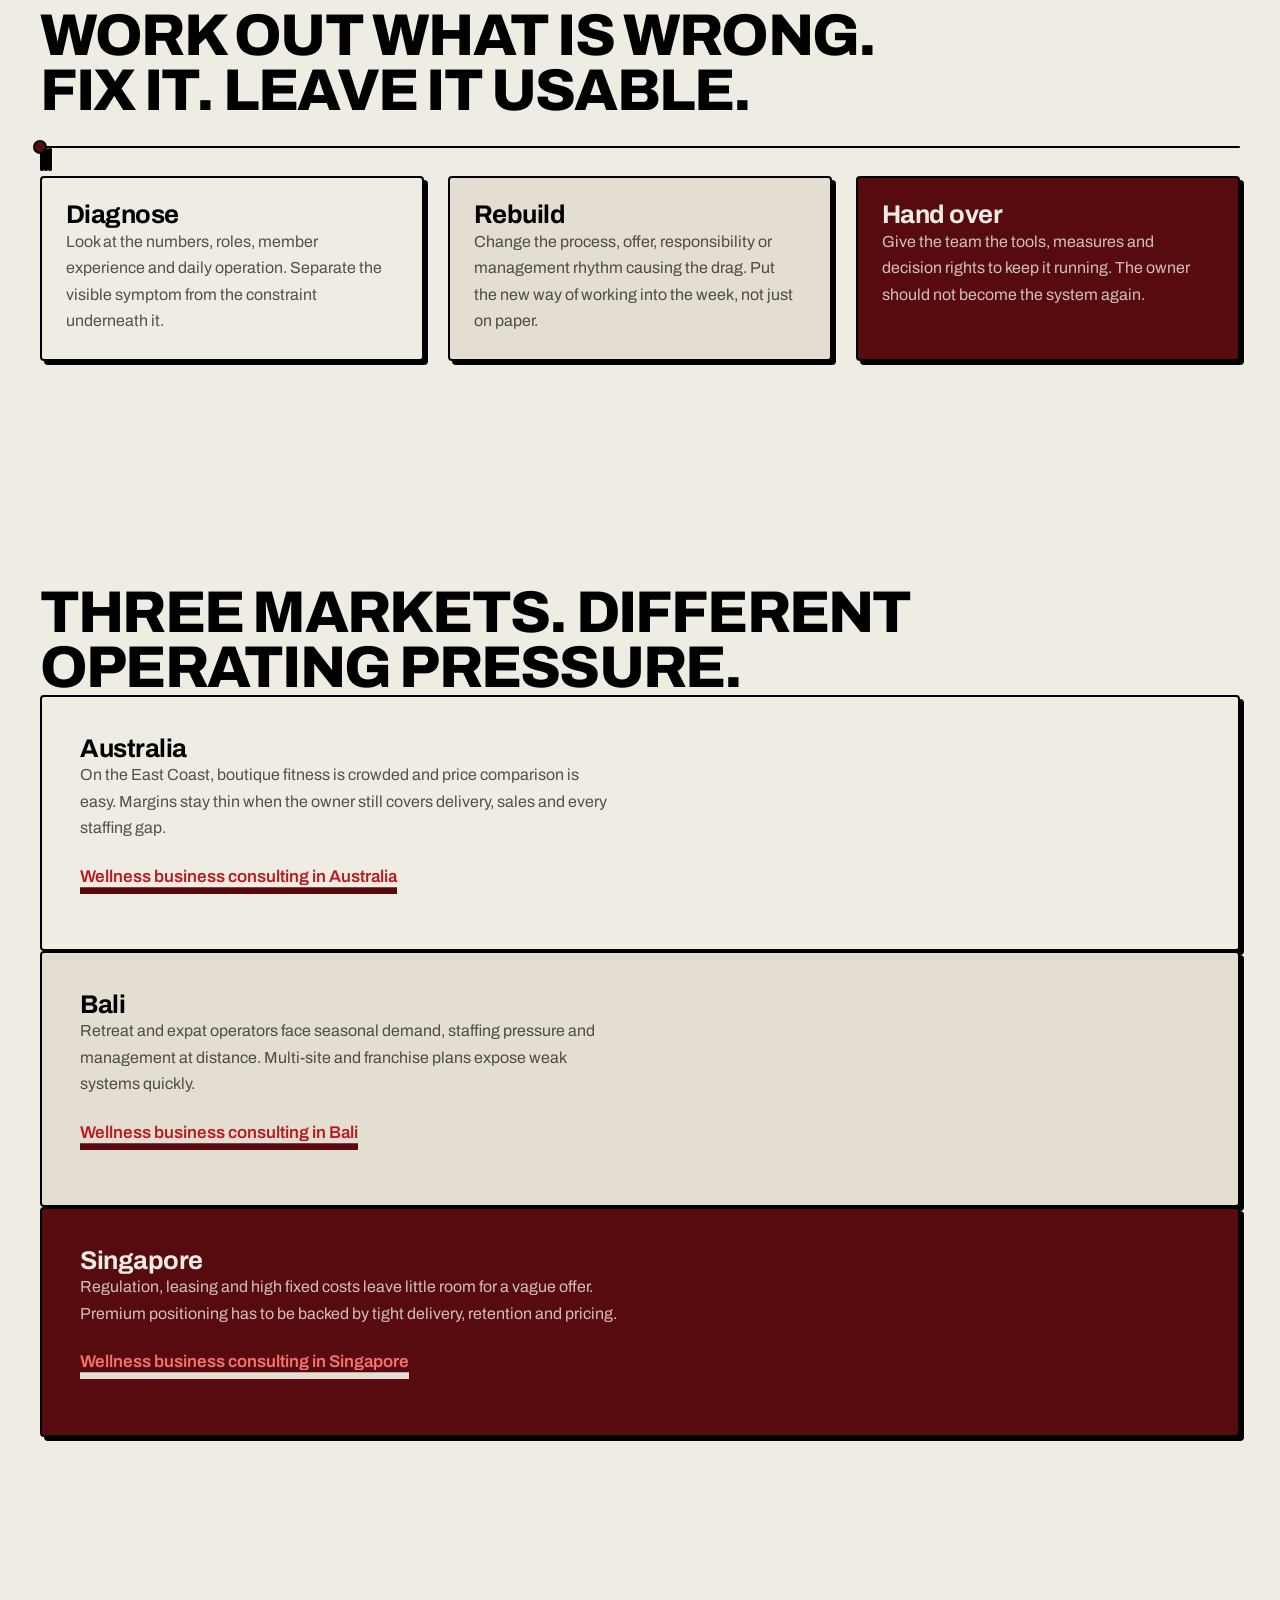
==== commit 5fe06cdb: "﻿Diagram arrowheads, mobile footer redesign, red links Diagram: the hand-placed arrowhead triangles " ====
--- a/index.html
+++ b/index.html
@@ -175,6 +175,11 @@
           <svg viewBox="0 0 520 520" width="100%" aria-hidden="true" focusable="false" xmlns="http://www.w3.org/2000/svg">
             <defs>
               <path id="hero-cycle-text-path" d="M 260 44 A 216 216 0 1 1 259.9 44"/>
+              <!-- Arrowhead as a marker: it rides the path end and orients to the
+                   tangent automatically, so it can never sit misaligned. -->
+              <marker id="hero-cycle-arrow" viewBox="0 0 10 10" refX="7.5" refY="5" markerWidth="2.4" markerHeight="2.4" orient="auto">
+                <path d="M 0 0.6 L 9.4 5 L 0 9.4 Z" fill="var(--accent)"/>
+              </marker>
             </defs>
             <circle cx="260" cy="260" r="244" fill="none" stroke="var(--ink)" stroke-width="2" stroke-dasharray="2 10"/>
             <g class="hero-cycle__spin">
@@ -183,10 +188,8 @@
               </text>
             </g>
 
-            <path d="M 190 150 C 92 188 92 332 190 370" fill="none" stroke="var(--accent)" stroke-width="16" stroke-linecap="round"/>
-            <path d="M 330 370 C 428 332 428 188 330 150" fill="none" stroke="var(--accent)" stroke-width="16" stroke-linecap="round"/>
-            <path d="M 205 375 L 177 353 L 174 383 Z" fill="var(--accent)"/>
-            <path d="M 315 145 L 343 167 L 346 137 Z" fill="var(--accent)"/>
+            <path d="M 190 150 C 92 188 92 332 184 366" fill="none" stroke="var(--accent)" stroke-width="16" stroke-linecap="butt" marker-end="url(#hero-cycle-arrow)"/>
+            <path d="M 330 370 C 428 332 428 188 336 154" fill="none" stroke="var(--accent)" stroke-width="16" stroke-linecap="butt" marker-end="url(#hero-cycle-arrow)"/>
 
             <rect x="178" y="82" width="164" height="54" rx="4" fill="var(--ink)" transform="translate(4 4)"/>
             <rect x="178" y="82" width="164" height="54" rx="4" fill="var(--sand)" stroke="var(--ink)" stroke-width="2"/>
@@ -471,10 +474,11 @@
         </div>
         <nav aria-label="Footer services">
           <h2 class="footer-head">Services</h2>
-          <a class="footer-link" href="services.html#hiring">Hiring and team</a>
-          <a class="footer-link" href="services.html#operations">Operations and systems</a>
-          <a class="footer-link" href="services.html#sales">Sales and revenue</a>
-          <a class="footer-link" href="services.html#reset">Reset and turnaround</a>
+          <a class="footer-link" href="services.html">All services</a>
+          <a class="footer-link footer-link-deep" href="services.html#hiring">Hiring and team</a>
+          <a class="footer-link footer-link-deep" href="services.html#operations">Operations and systems</a>
+          <a class="footer-link footer-link-deep" href="services.html#sales">Sales and revenue</a>
+          <a class="footer-link footer-link-deep" href="services.html#reset">Reset and turnaround</a>
         </nav>
         <nav aria-label="Footer company links">
           <h2 class="footer-head">Company</h2>
--- a/assets/css/site.css
+++ b/assets/css/site.css
@@ -35,6 +35,13 @@
   --danger:     #dc2626;   /* fills and borders */
   --danger-text: #b91c1c;  /* darkened to 5.5:1 on bone for small text */
 
+  /* Text links are red so they read on every surface. No single red passes
+     AA on both bone and black, so the family carries two values:
+       --link-red       5.5:1 on bone
+       --link-red-dark  7.6:1 on black, 5.3:1 on maroon */
+  --link-red:      #b91c1c;
+  --link-red-dark: #f87171;
+
   /* The spec's --muted is 4.4:1 on cream, just under AA for body copy.
      Body text uses this slightly stronger value at 5.5:1. Same hue, no new
      colour enters the system. */
@@ -335,7 +342,7 @@
 /* Link: black text, pink underline. Per the TIDE spec, never pink text. */
 .link {
   display: inline-block;
-  color: var(--ink);
+  color: var(--link-red);
   text-decoration: none;
   font-weight: 600;
   /* vertical padding lifts a standalone text link to the 24px WCAG 2.2
@@ -348,21 +355,19 @@
 
 .link:hover { box-shadow: inset 0 -1em 0 var(--accent); color: var(--paper); }
 
-/* A maroon underline disappears on a maroon surface. On brand fills the link
-   goes bone with a sand underline; on black it goes bone with maroon banned. */
-.card-brand .link, .band-brand .link {
-  color: var(--paper);
+/* On dark surfaces (maroon fills, black fills, and the module's black hover
+   sweep) the link switches to the light red and a sand underline. The sweep
+   case is what made the Formspree link vanish: hovering the module paints it
+   black, and a link styled only for the resting surface goes black on black. */
+.card-brand .link, .band-brand .link,
+.card-ink .link, .band-ink .link,
+.module:hover .link, .module:focus-visible .link {
+  color: var(--link-red-dark);
   box-shadow: inset 0 -0.4em 0 var(--sand);
 }
-.card-brand .link:hover, .band-brand .link:hover {
-  box-shadow: inset 0 -1em 0 var(--sand);
-  color: var(--ink);
-}
-.card-ink .link, .band-ink .link {
-  color: var(--paper);
-  box-shadow: inset 0 -0.4em 0 var(--sand);
-}
-.card-ink .link:hover, .band-ink .link:hover {
+.card-brand .link:hover, .band-brand .link:hover,
+.card-ink .link:hover, .band-ink .link:hover,
+.module:hover .link:hover, .module:focus-visible .link:hover {
   box-shadow: inset 0 -1em 0 var(--sand);
   color: var(--ink);
 }
@@ -1168,18 +1173,39 @@
   .footer-bottom { margin-top: 56px; padding-top: 24px; }
 }
 
-/* Compact mobile footer: tighter section padding, smaller link rows, and the
-   brand description trimmed back. Sleek, not stacked. */
+/* Mobile footer: a different composition, not a squeezed desktop one.
+   Brand lockup, then the links as a single wrap of mono chips. The four deep
+   service anchors hide (All services covers them), the column headings hide,
+   and the descriptive paragraphs hide: on a phone the footer is a signpost,
+   not a brochure. */
 @media (max-width: 699px) {
-  .site-footer .sec-sm { padding-block: 36px 20px; }
-  .site-footer .footer-link { padding: 3px 0; font-size: 0.875rem; }
-  .site-footer .footer-head { margin-bottom: 6px; }
-  .site-footer .footer-tagline { margin-bottom: 2px; }
-  .site-footer .footer-grid > div:first-child p:not(.footer-tagline) {
-    font-size: 0.875rem;
-    line-height: 1.5;
+  .site-footer .sec-sm { padding-block: 34px 18px; }
+
+  .footer-grid { display: flex; flex-wrap: wrap; gap: 8px; }
+  .footer-grid > div:first-child { width: 100%; margin-bottom: 14px; }
+  .footer-grid nav { display: contents; }
+
+  .footer-grid h2.footer-head,
+  .footer-grid .footer-link-deep,
+  .footer-grid > div:first-child p:not(.footer-tagline) { display: none; }
+
+  .footer-grid .footer-link:not(.footer-link-deep) {
+    display: inline-flex;
+    align-items: center;
+    padding: 7px 13px;
+    border: 1px solid rgba(239, 236, 228, 0.45);
+    border-radius: var(--r-full);
+    font-family: 'Space Mono', ui-monospace, monospace;
+    font-size: 0.6875rem;
+    font-weight: 700;
+    letter-spacing: 0.08em;
+    text-transform: uppercase;
+    color: var(--paper);
   }
-  .site-footer .footer-bottom { font-size: 0.8125rem; }
+
+  .footer-grid .footer-link:hover { border-color: var(--paper); color: #ffffff; }
+
+  .site-footer .footer-bottom { font-size: 0.8125rem; margin-top: 26px; padding-top: 14px; }
   .site-footer .footer-bottom .tofill { padding: 3px 8px; font-size: 0.8125rem; }
 }
 
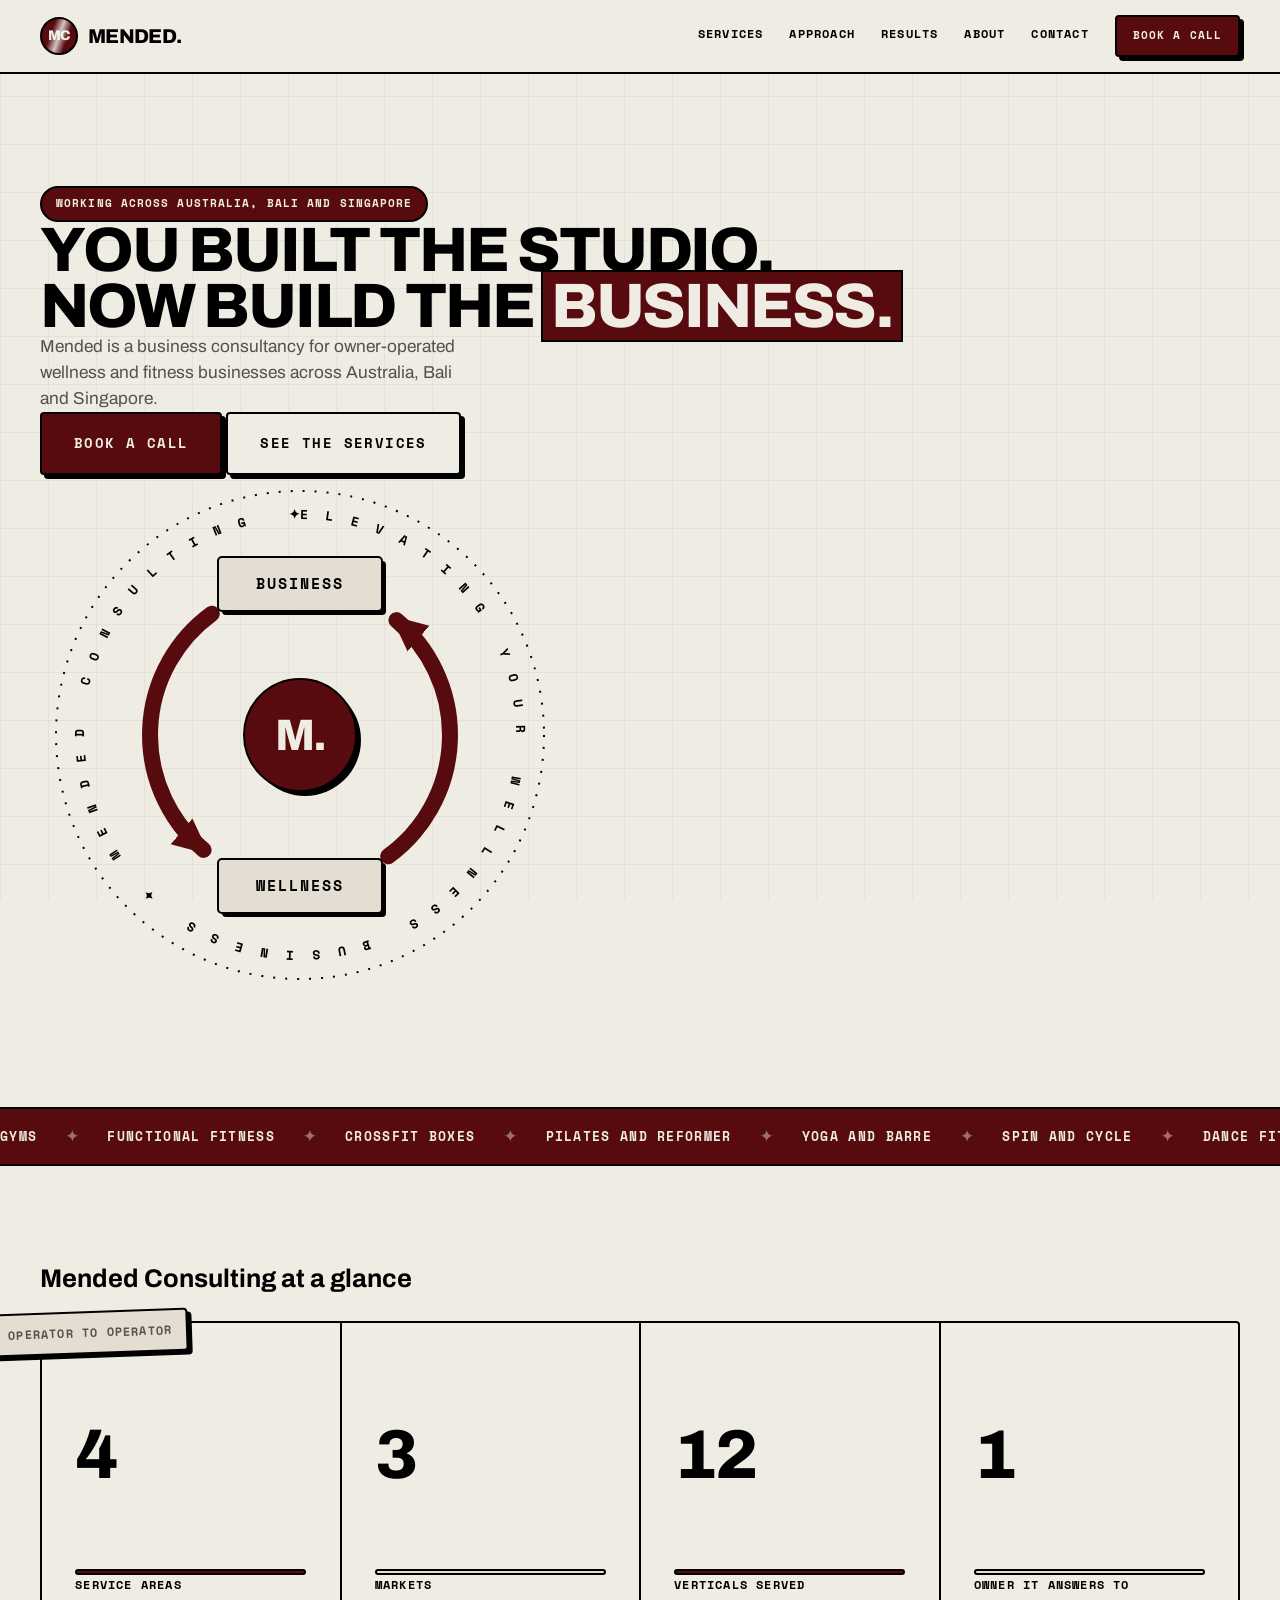
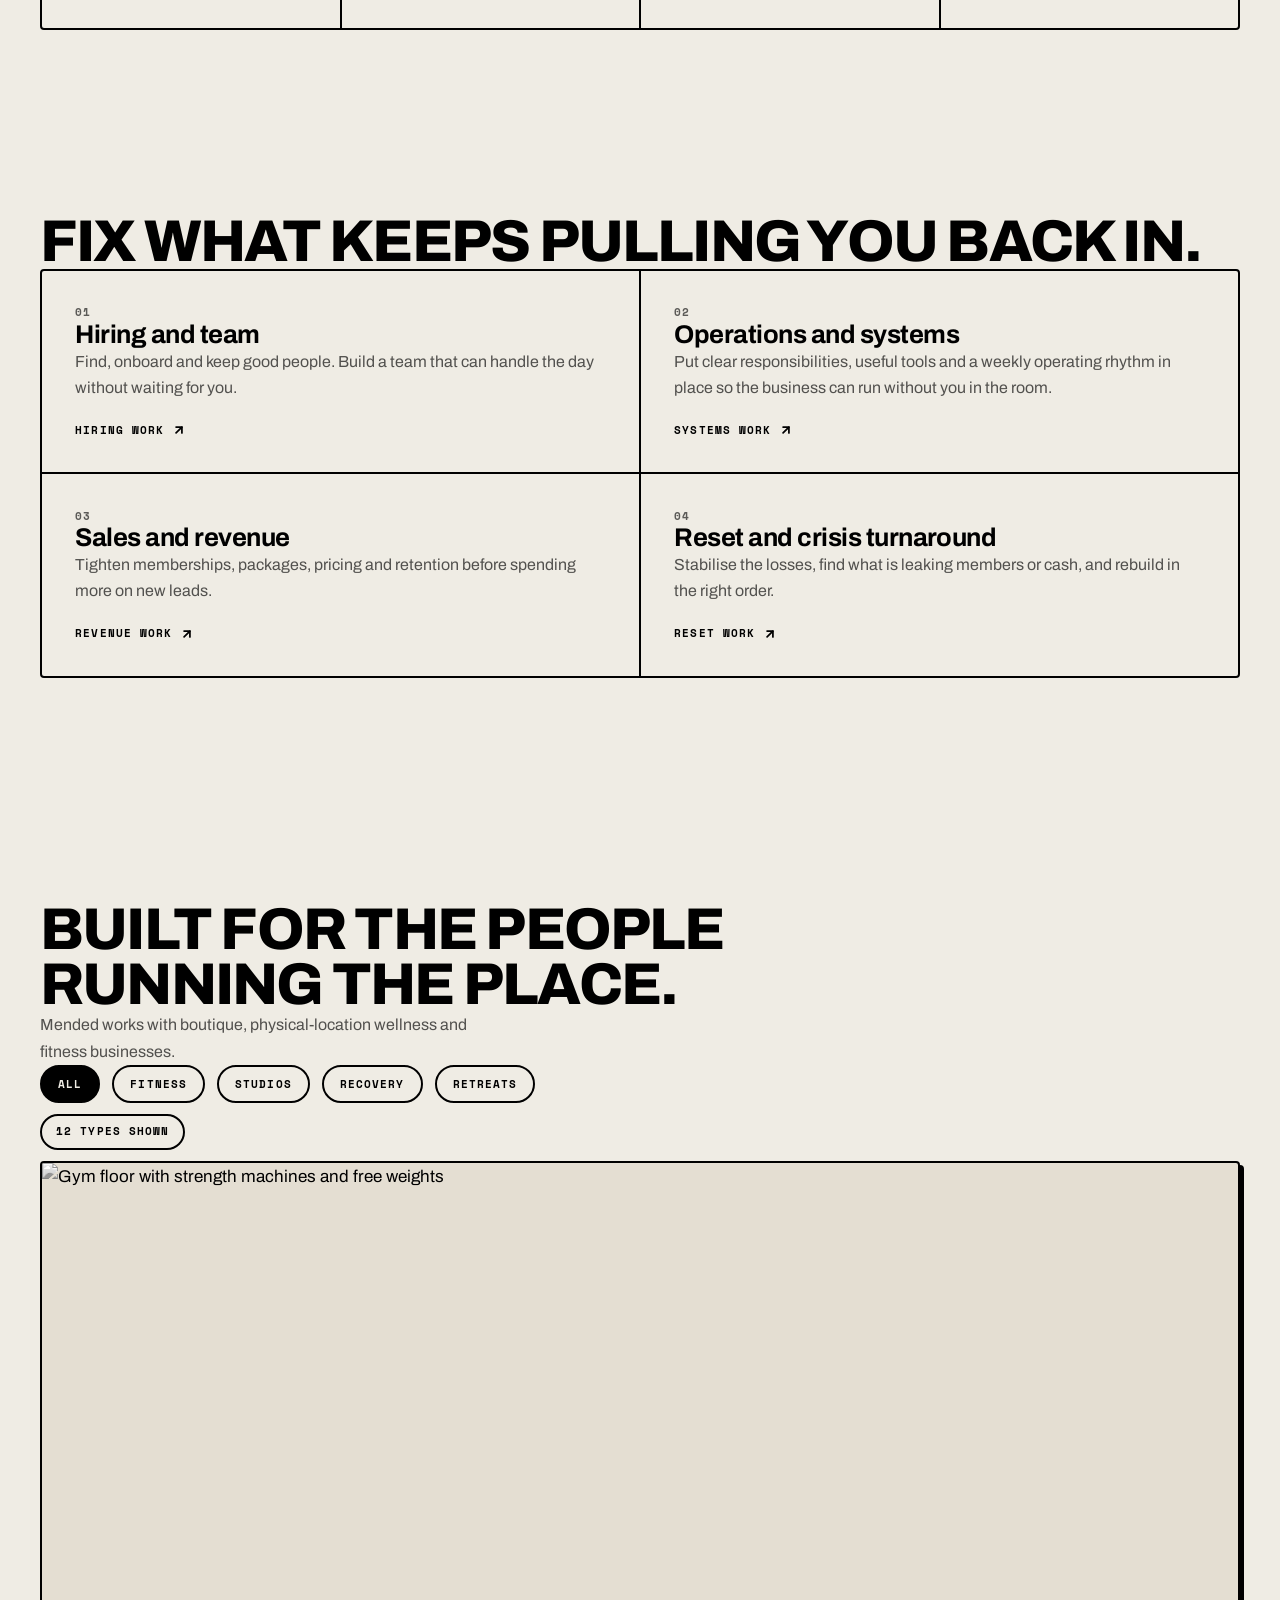
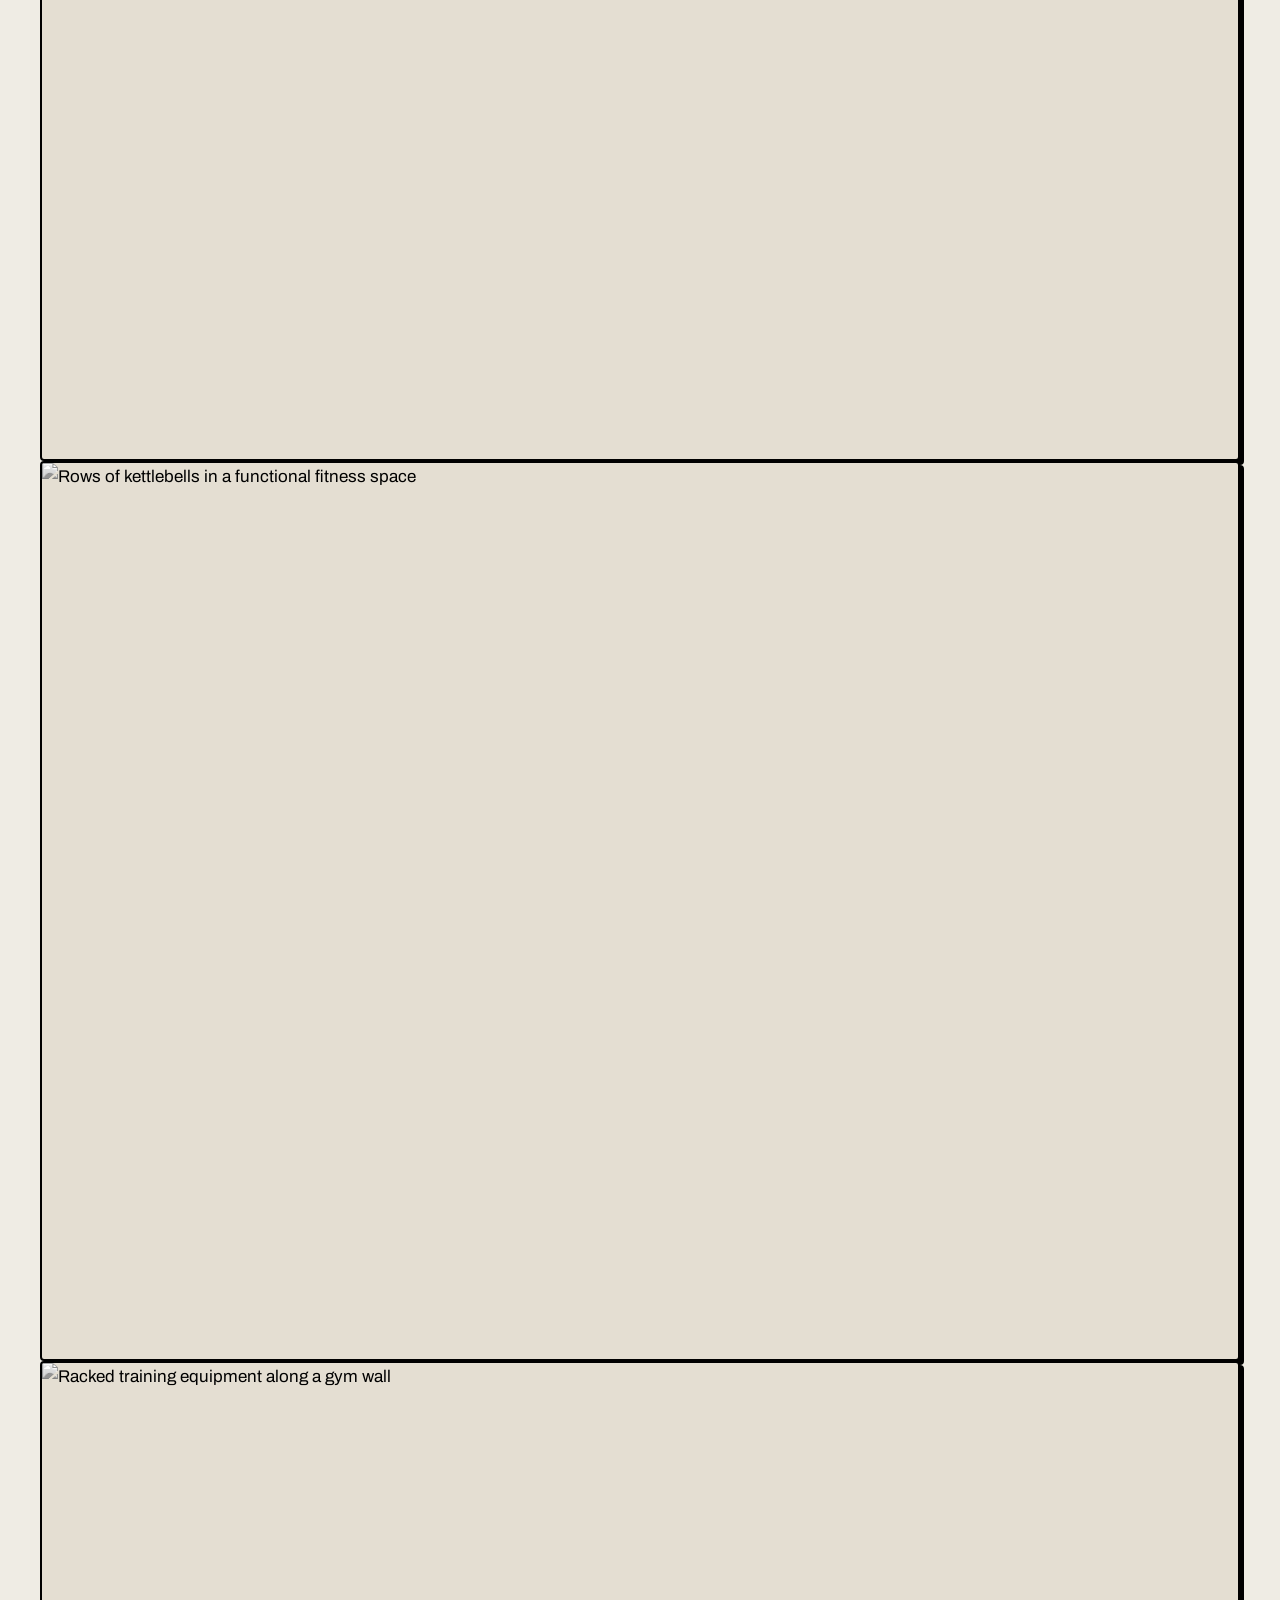
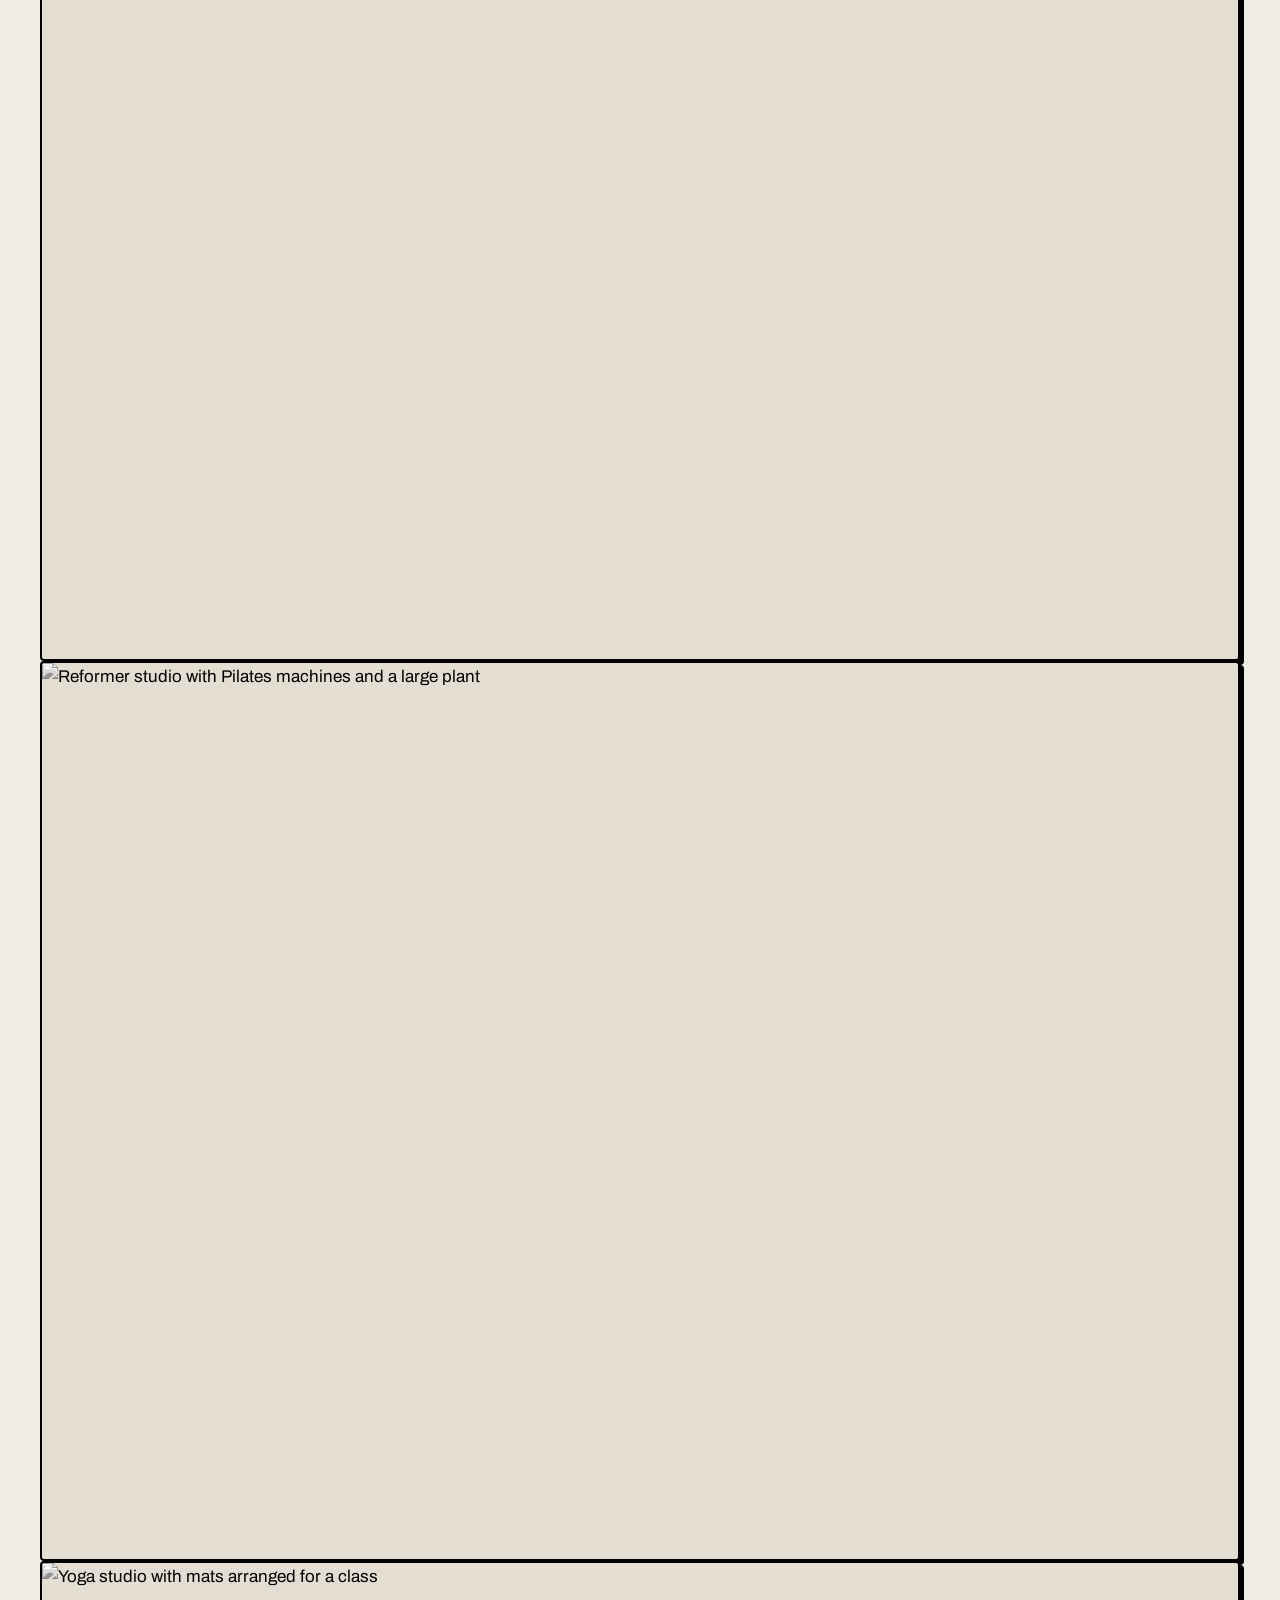
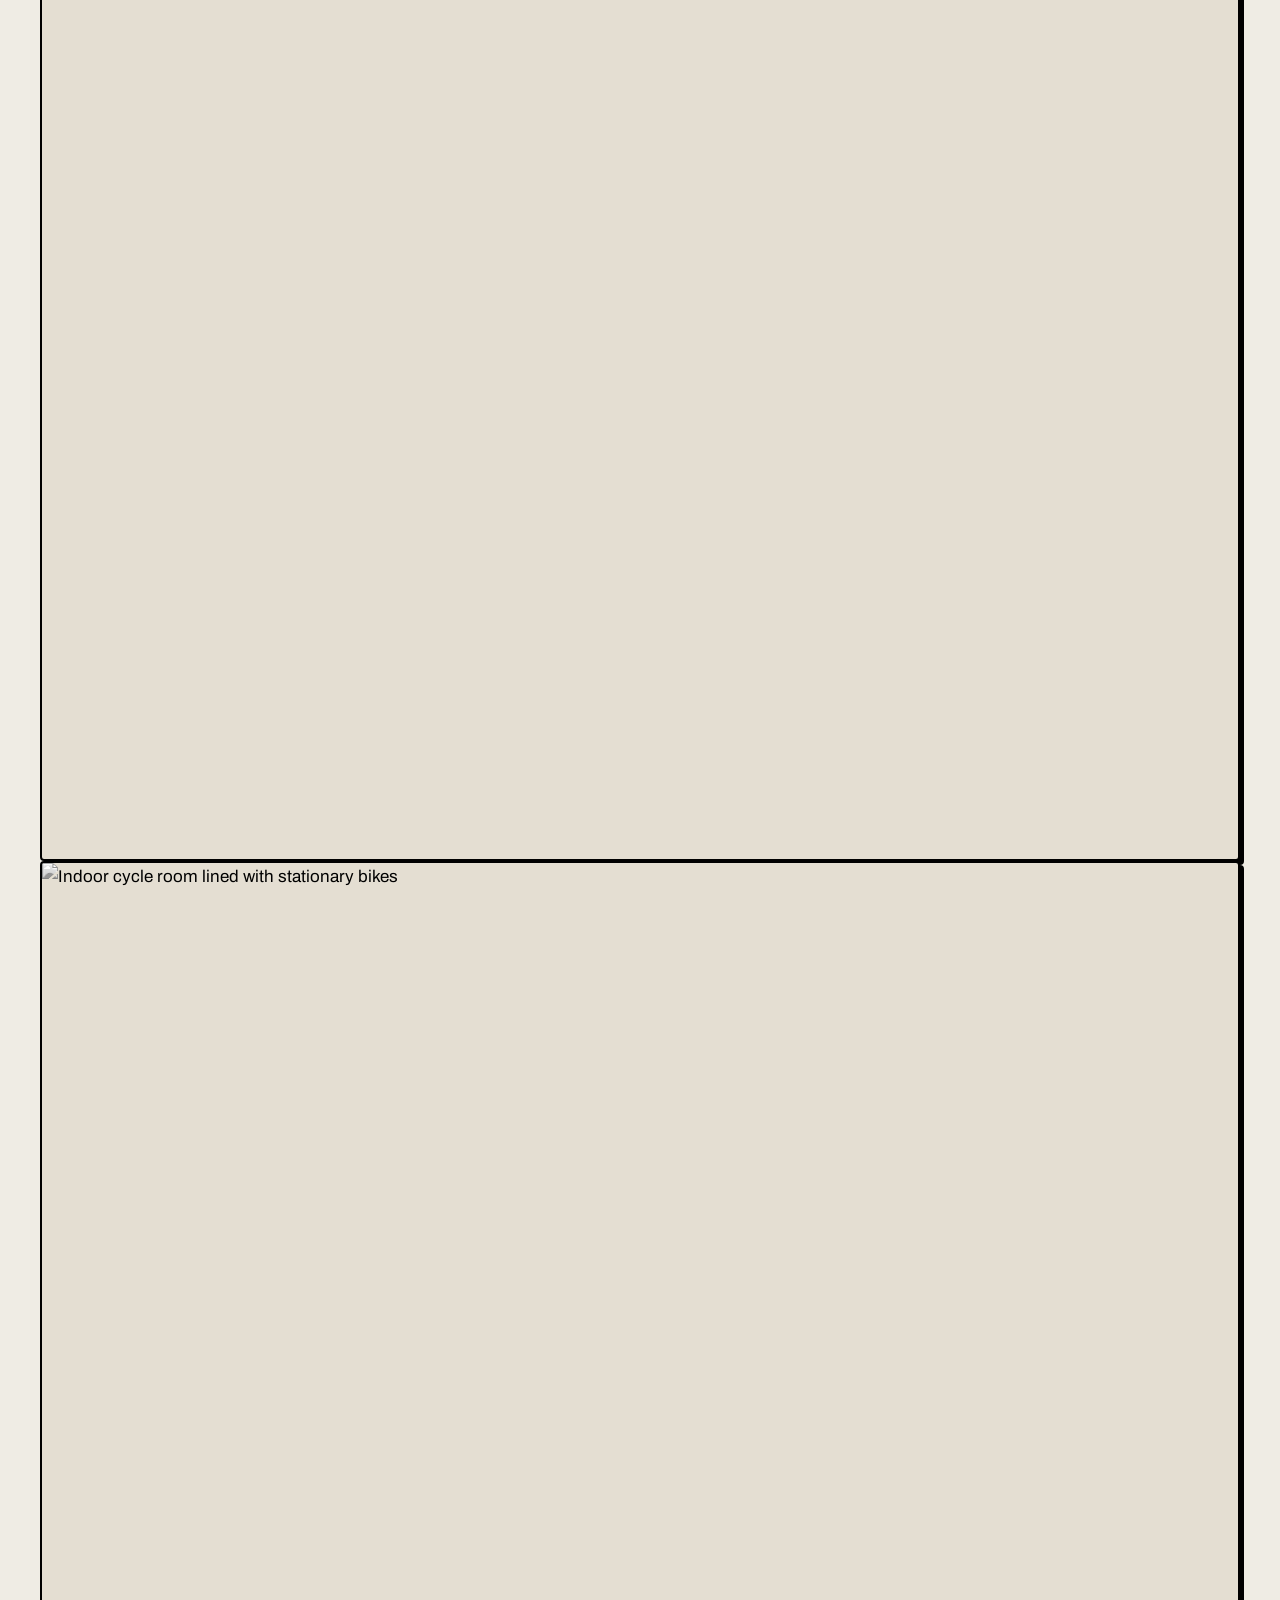
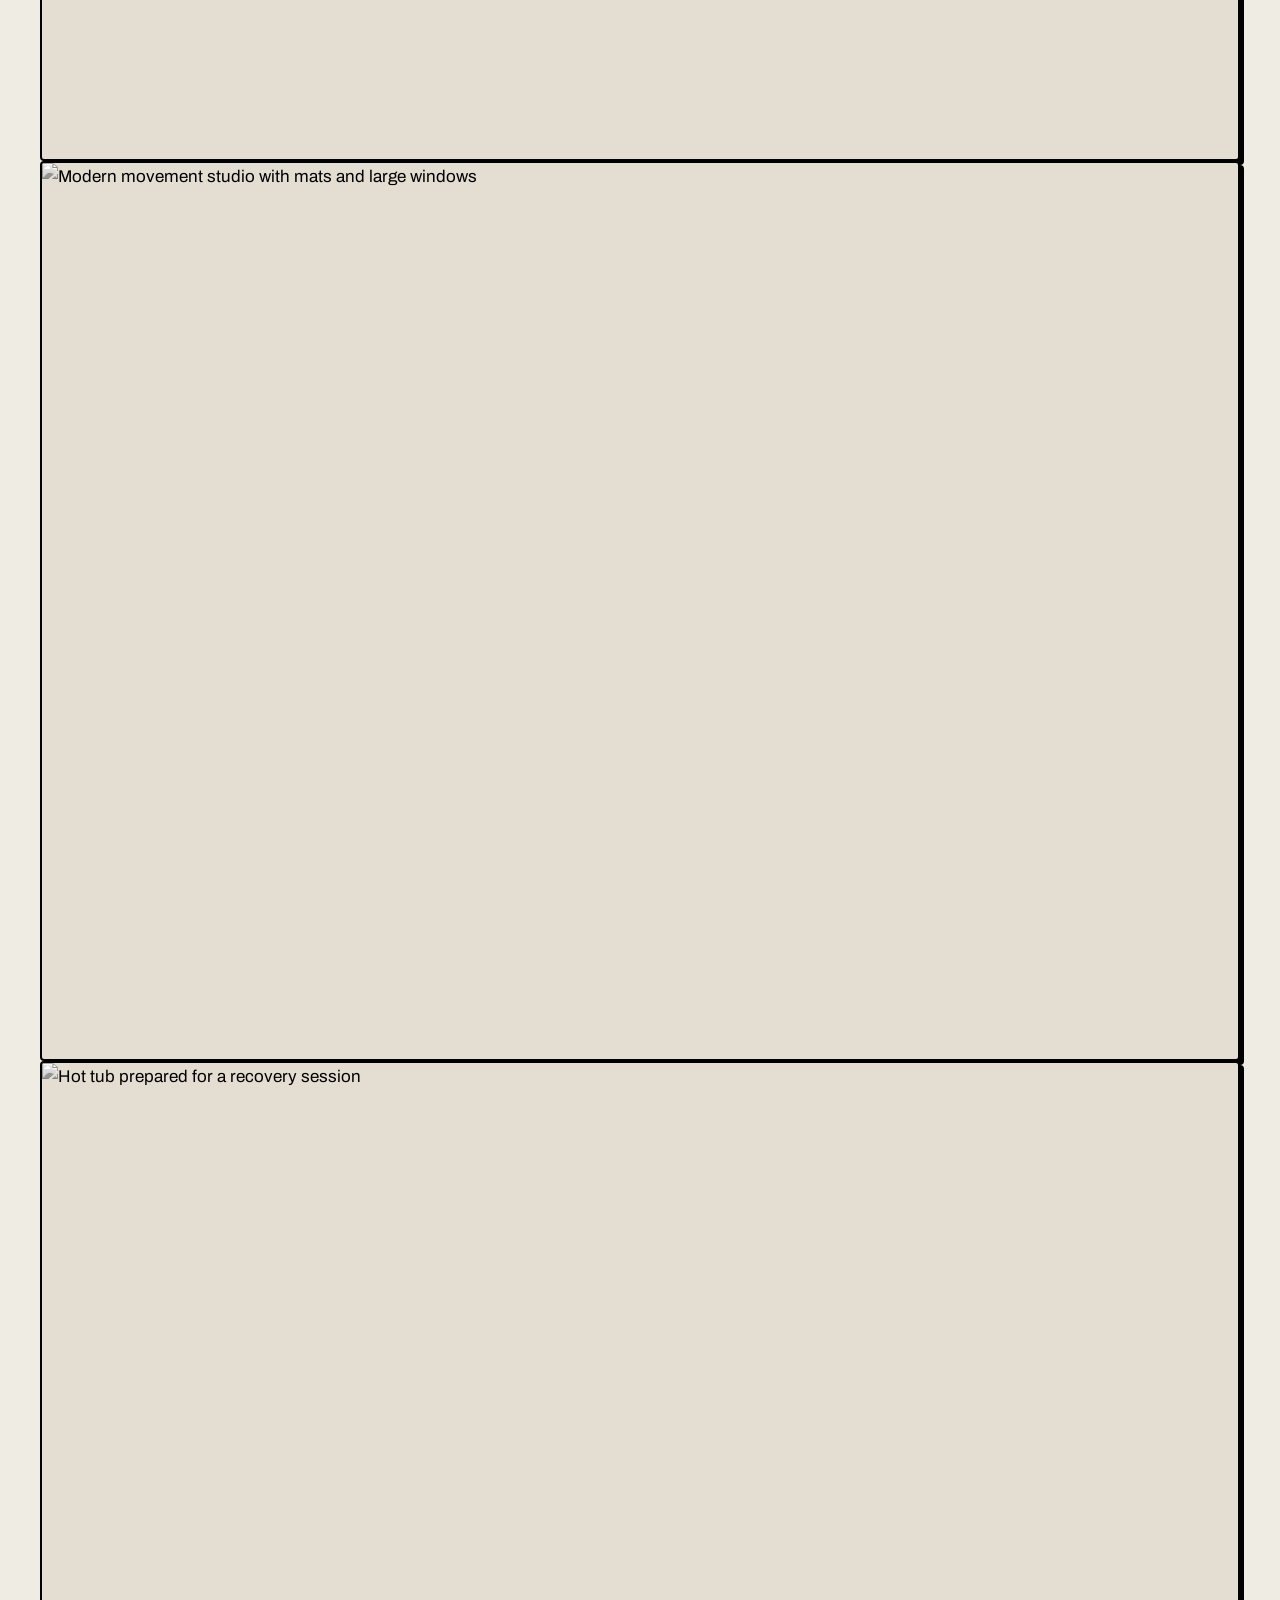
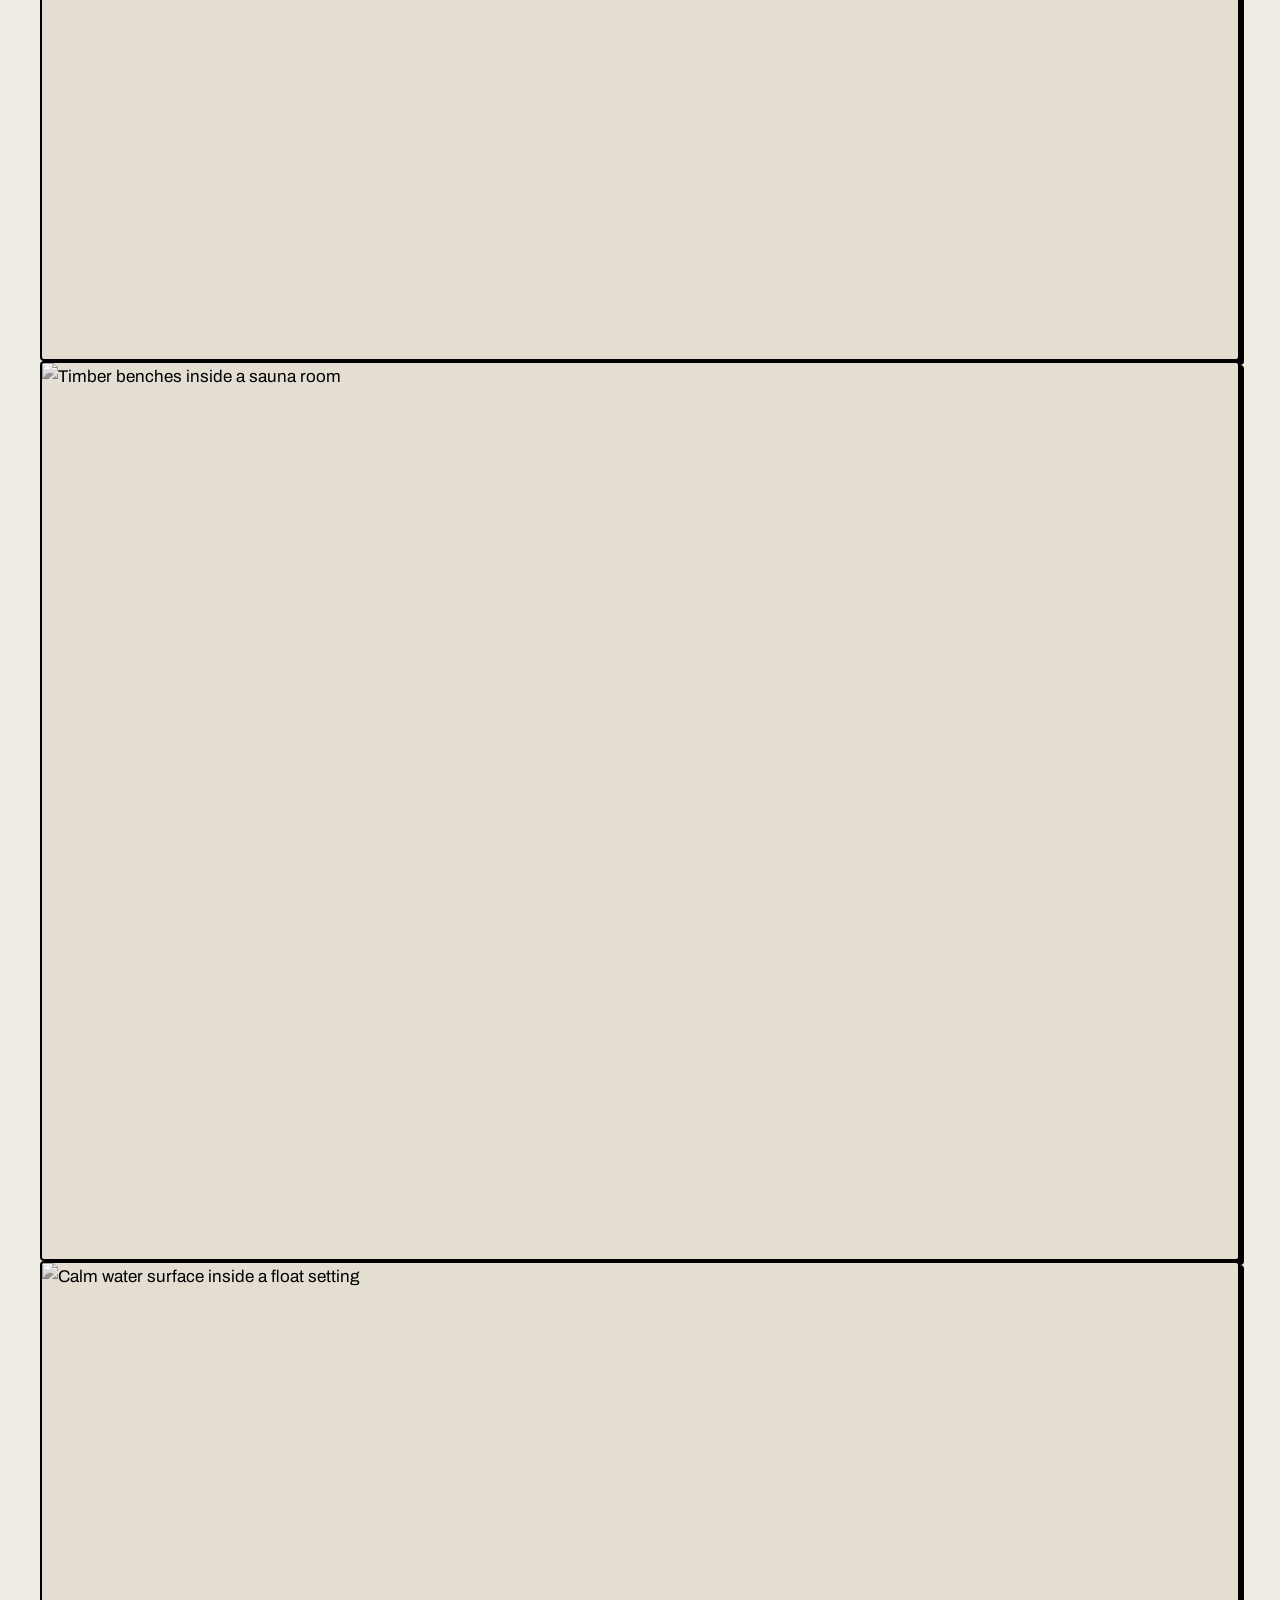
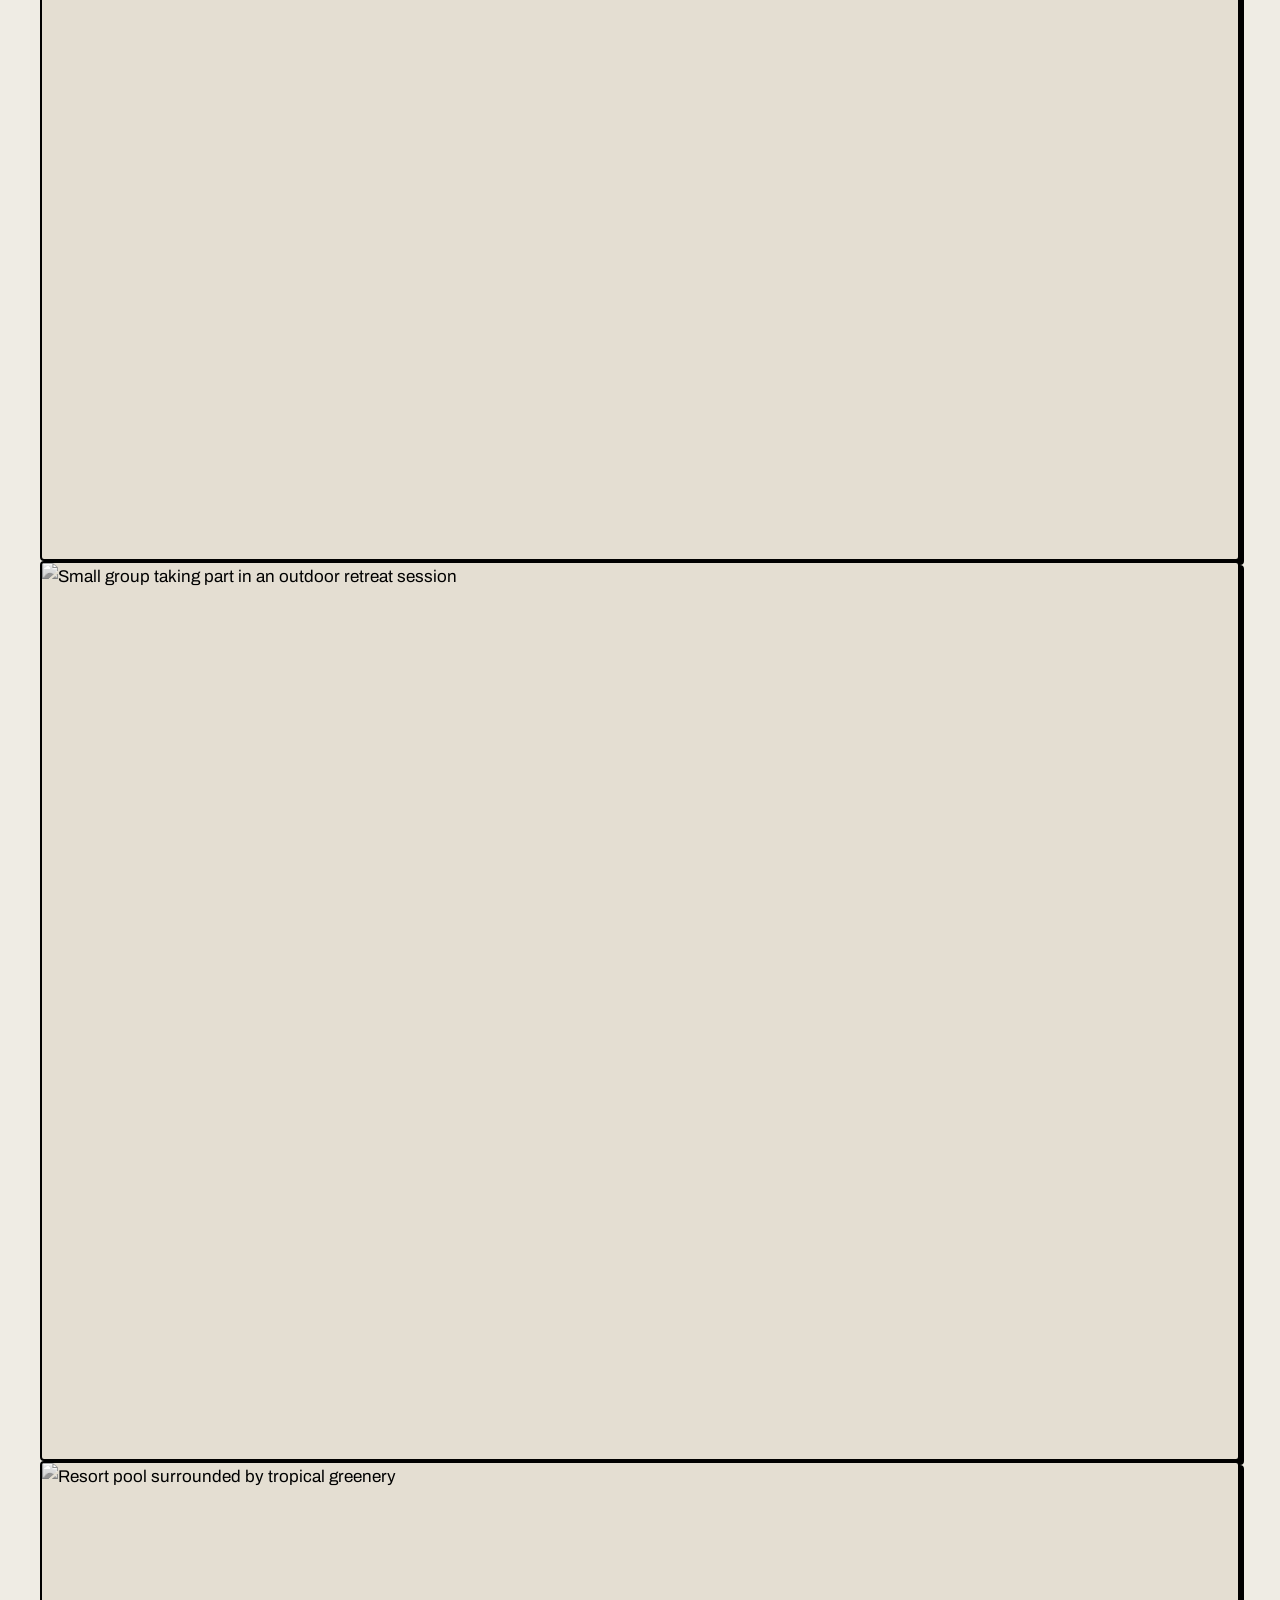
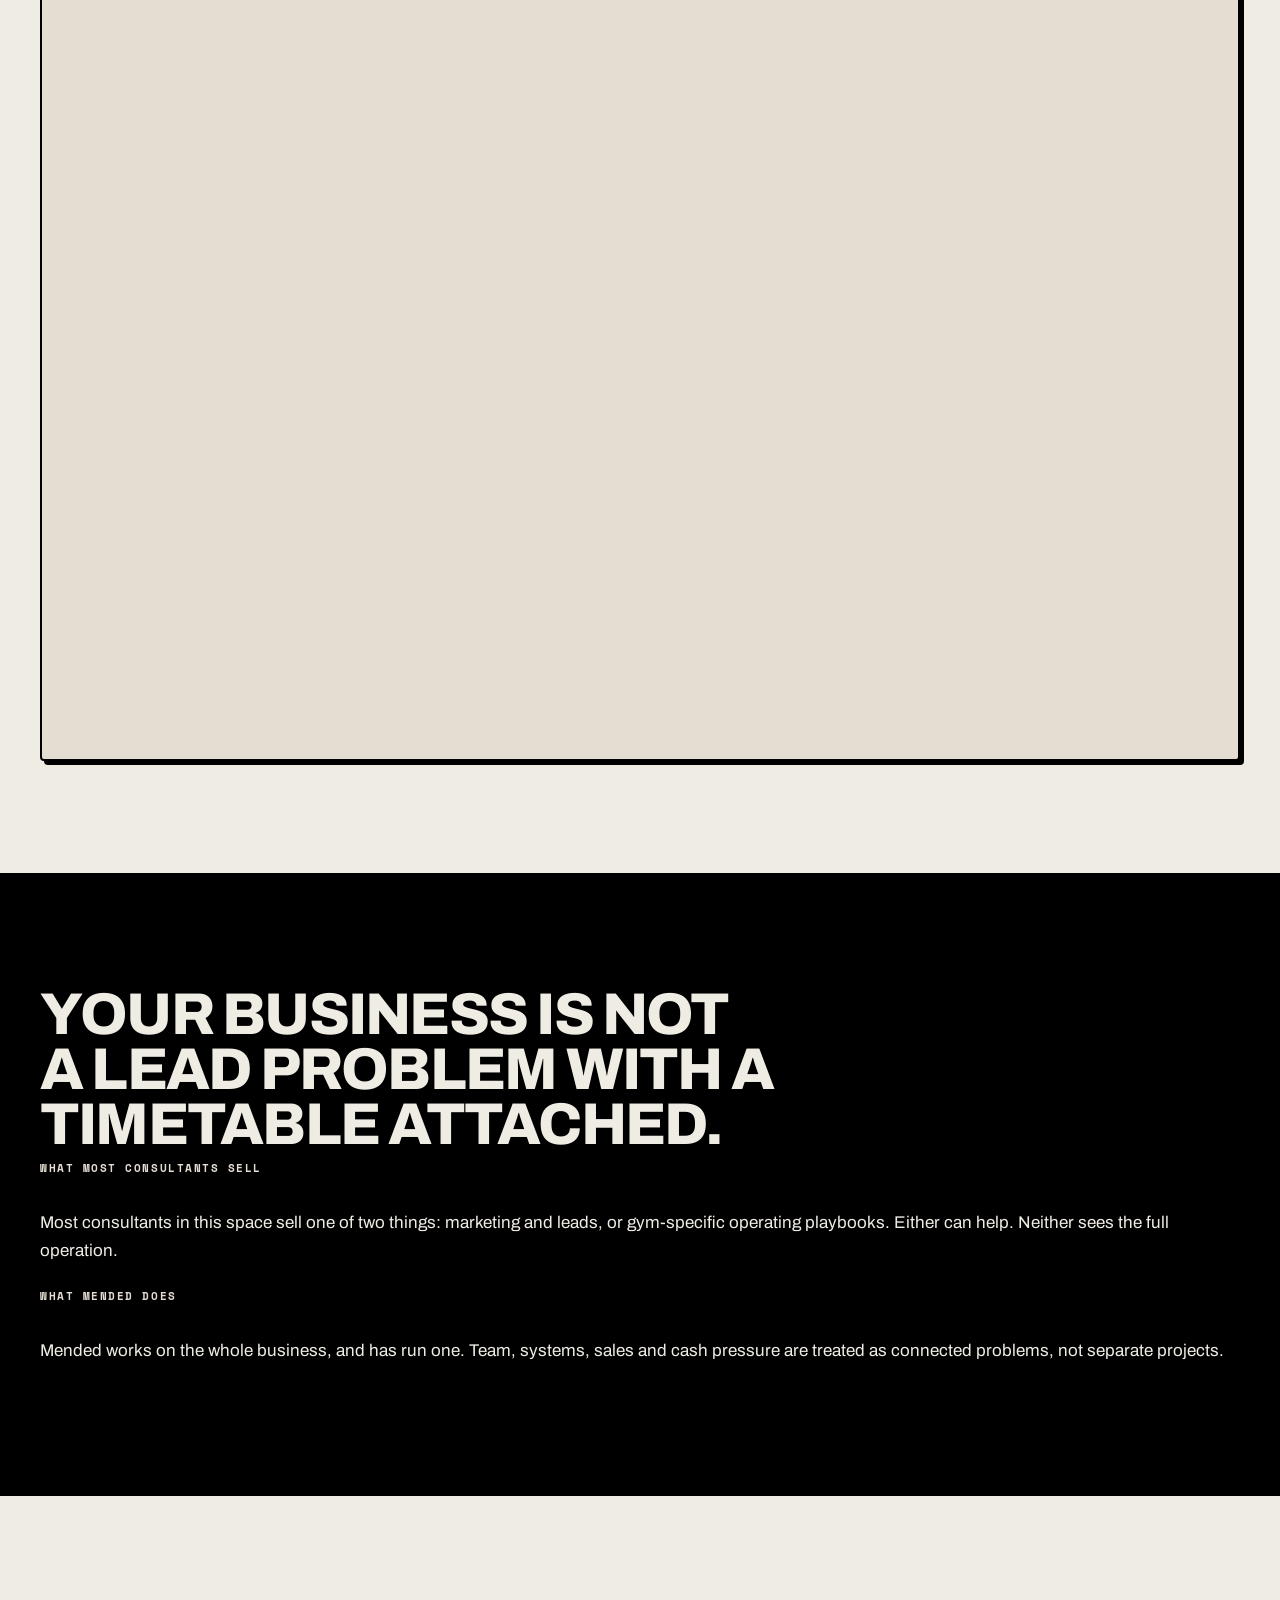
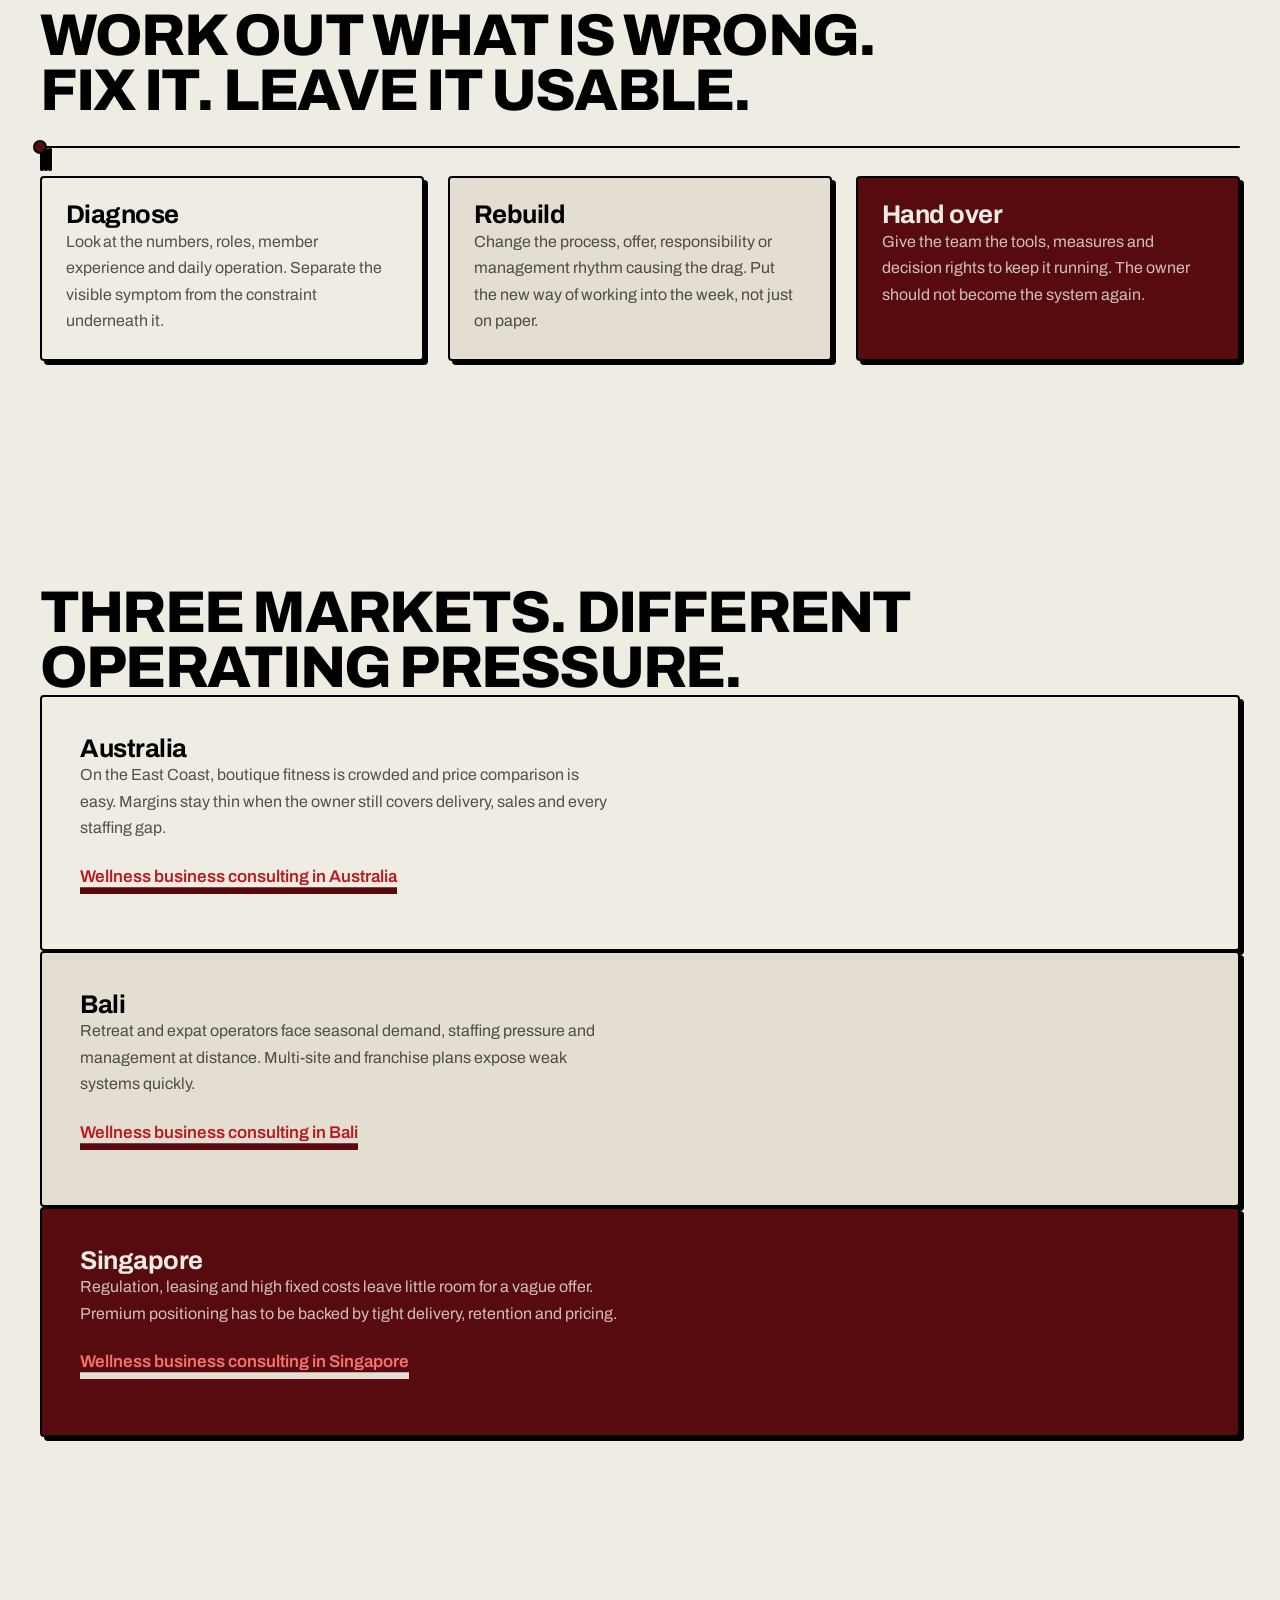
==== commit cbfa7ae1: "﻿Rebuild the cycle arcs as true circles The freehand Bezier arcs are replaced with genuine circular " ====
--- a/index.html
+++ b/index.html
@@ -188,8 +188,12 @@
               </text>
             </g>
 
-            <path d="M 190 150 C 92 188 92 332 184 366" fill="none" stroke="var(--accent)" stroke-width="16" stroke-linecap="butt" marker-end="url(#hero-cycle-arrow)"/>
-            <path d="M 330 370 C 428 332 428 188 336 154" fill="none" stroke="var(--accent)" stroke-width="16" stroke-linecap="butt" marker-end="url(#hero-cycle-arrow)"/>
+            <!-- True circular arcs, centre 260,260 radius 150, concentric with the
+                 ring and roundel. Left arc runs top to bottom (234deg to 130deg),
+                 right arc bottom to top (54deg to -50deg), leaving symmetric gaps
+                 for the node chips. Endpoints are computed, not eyeballed. -->
+            <path d="M 171.8 138.7 A 150 150 0 0 0 163.6 374.9" fill="none" stroke="var(--accent)" stroke-width="16" stroke-linecap="round" marker-end="url(#hero-cycle-arrow)"/>
+            <path d="M 348.2 381.3 A 150 150 0 0 0 356.4 145.1" fill="none" stroke="var(--accent)" stroke-width="16" stroke-linecap="round" marker-end="url(#hero-cycle-arrow)"/>
 
             <rect x="178" y="82" width="164" height="54" rx="4" fill="var(--ink)" transform="translate(4 4)"/>
             <rect x="178" y="82" width="164" height="54" rx="4" fill="var(--sand)" stroke="var(--ink)" stroke-width="2"/>
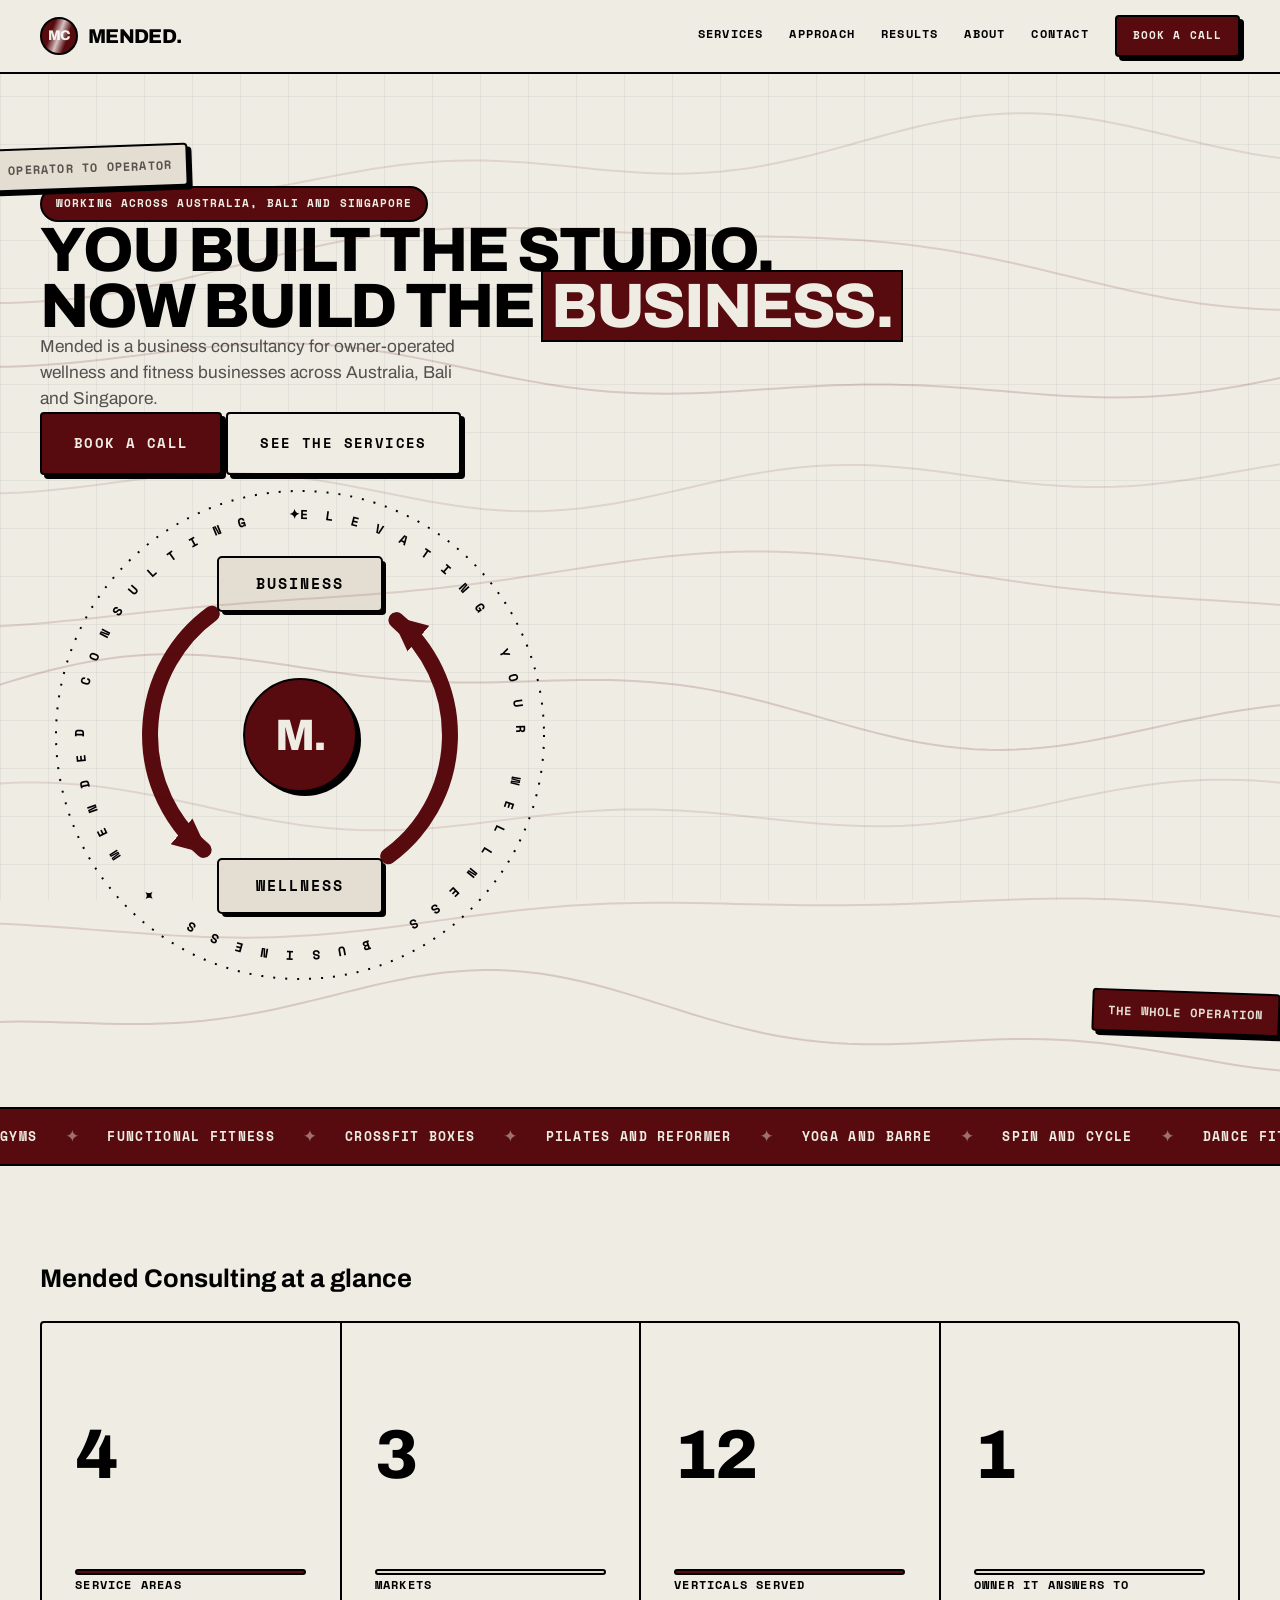
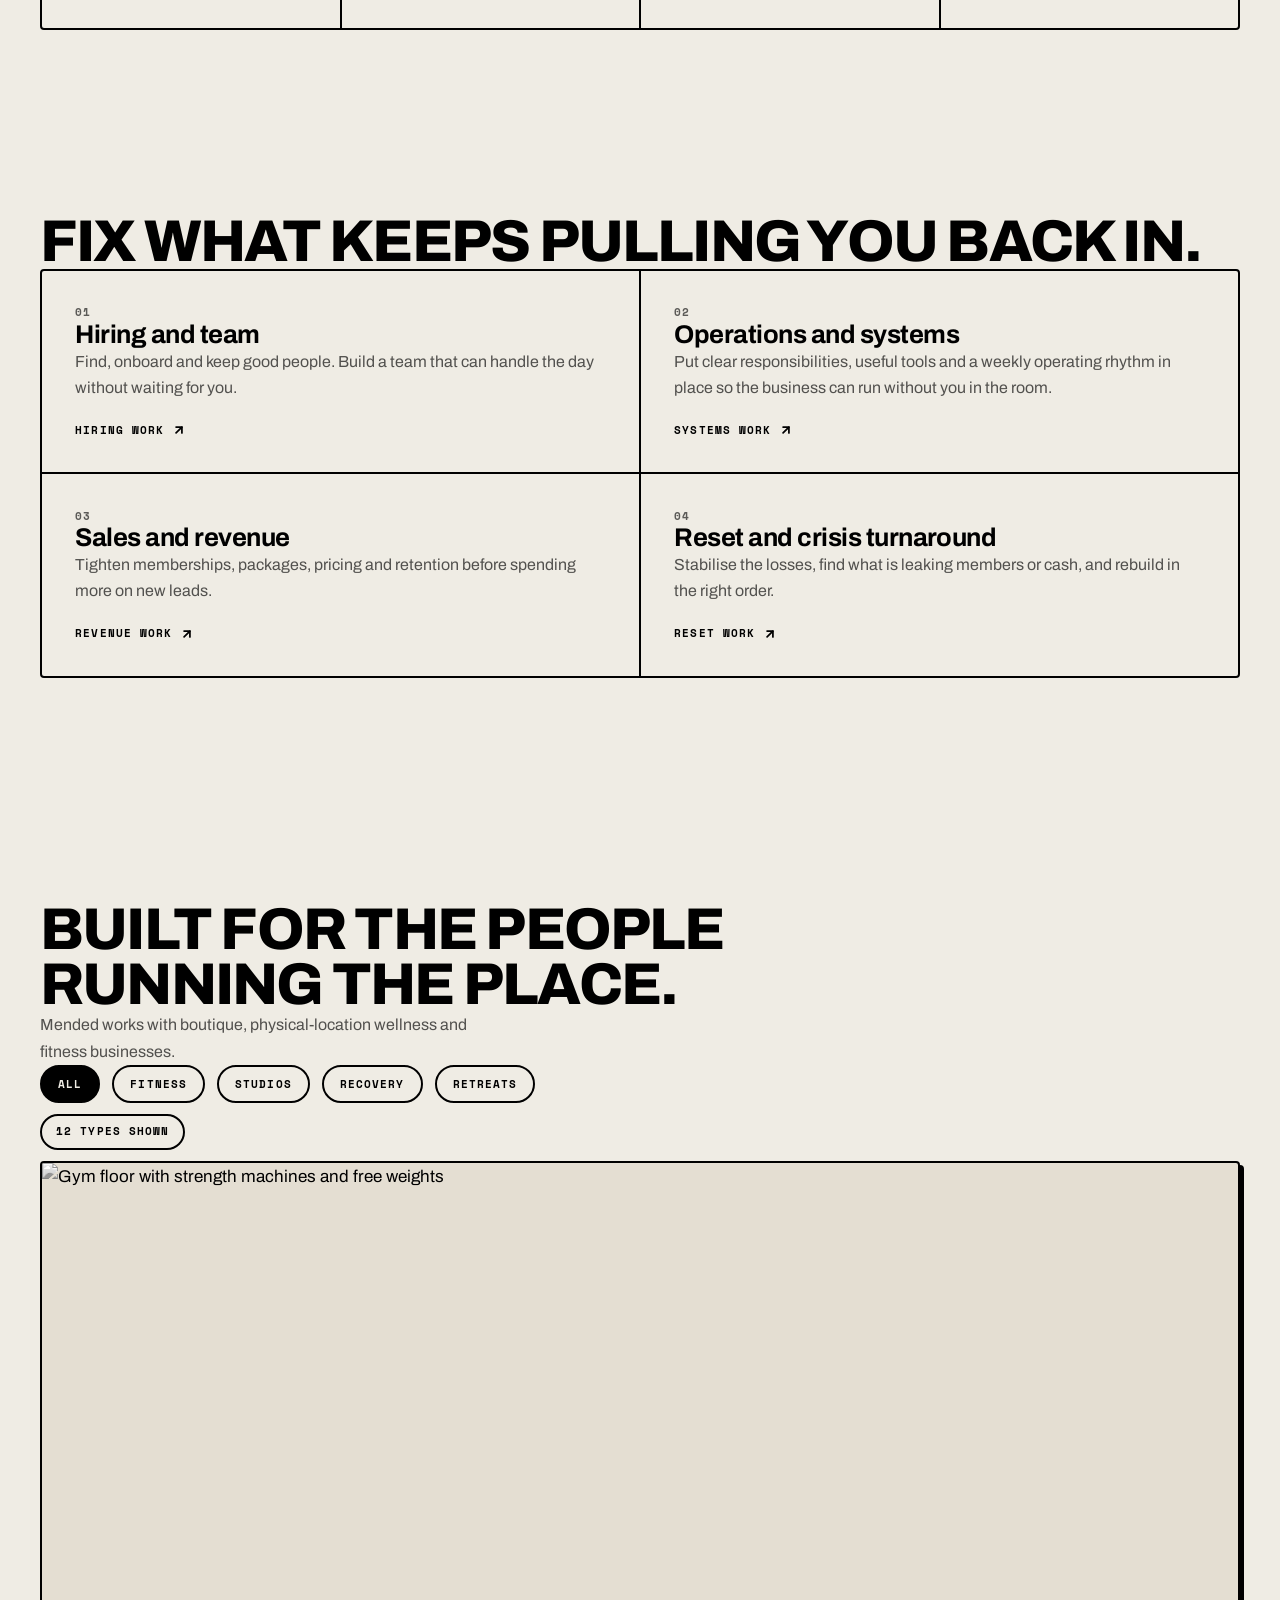
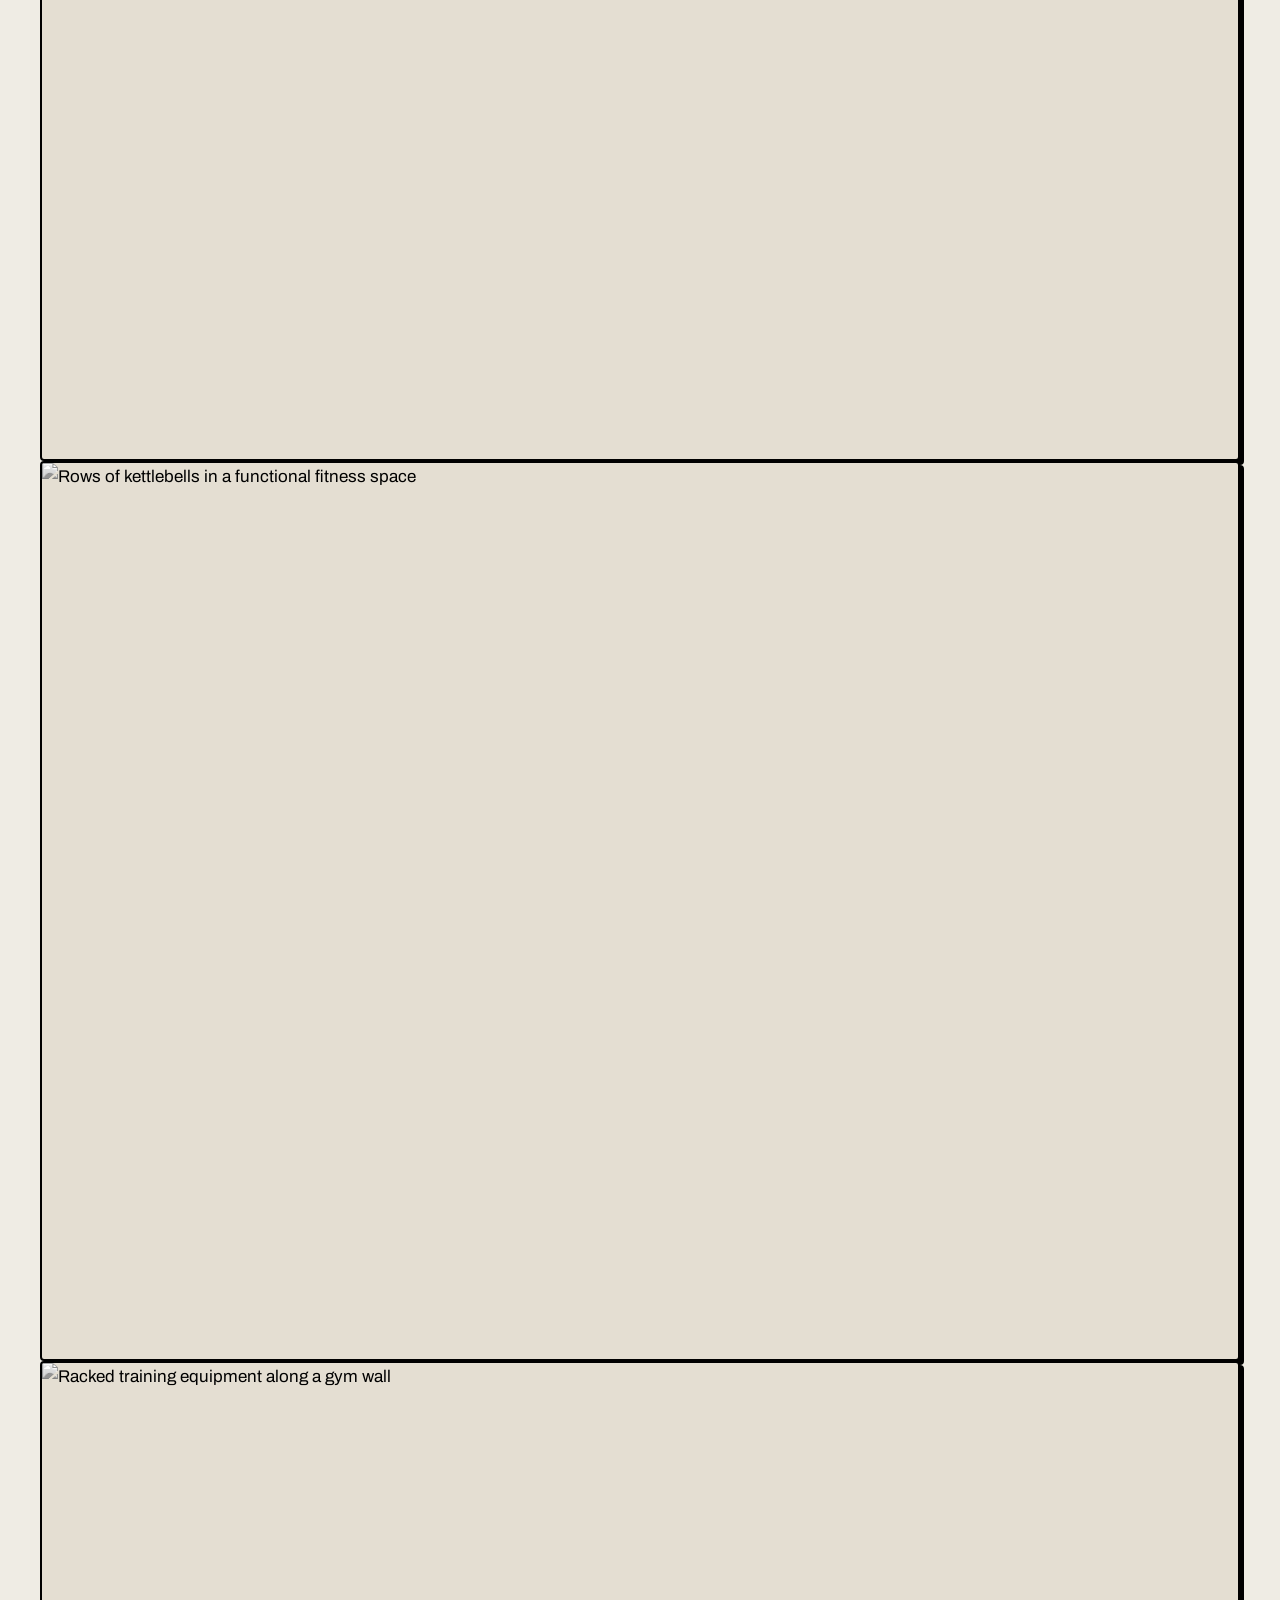
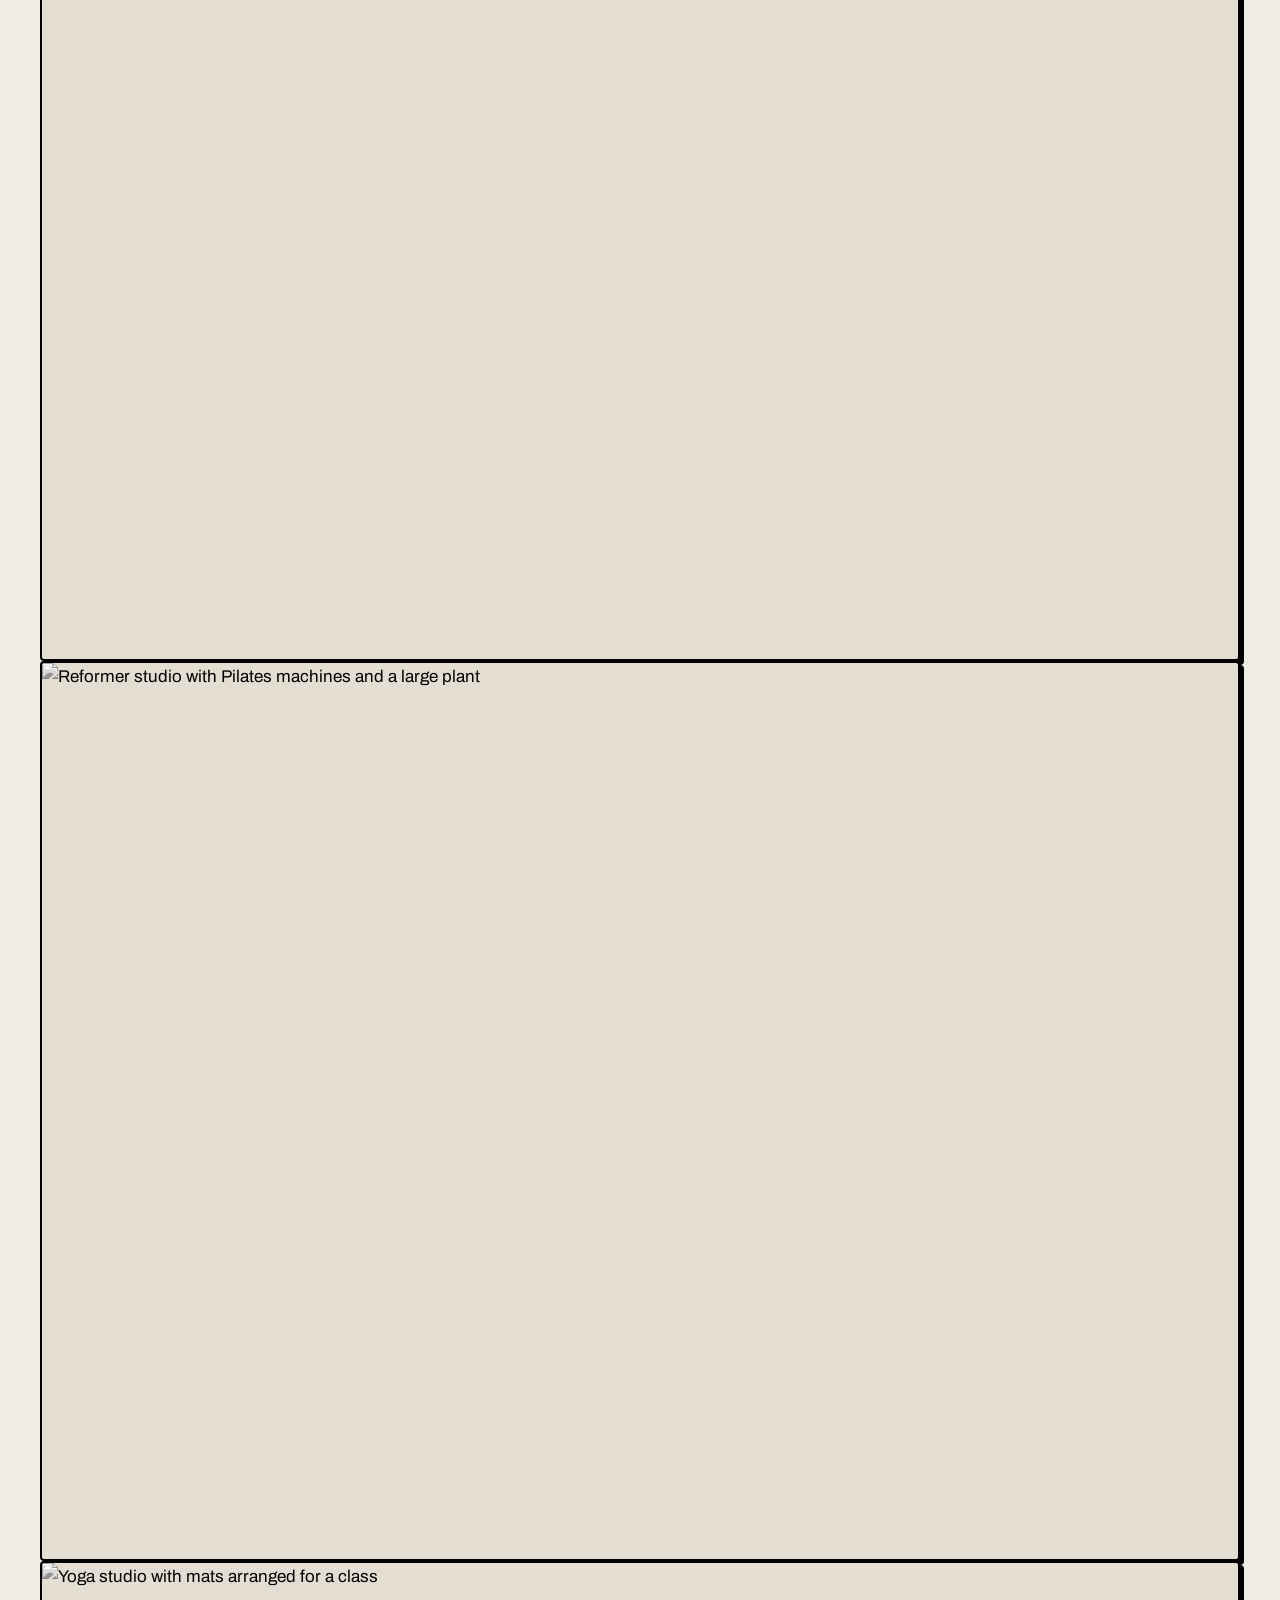
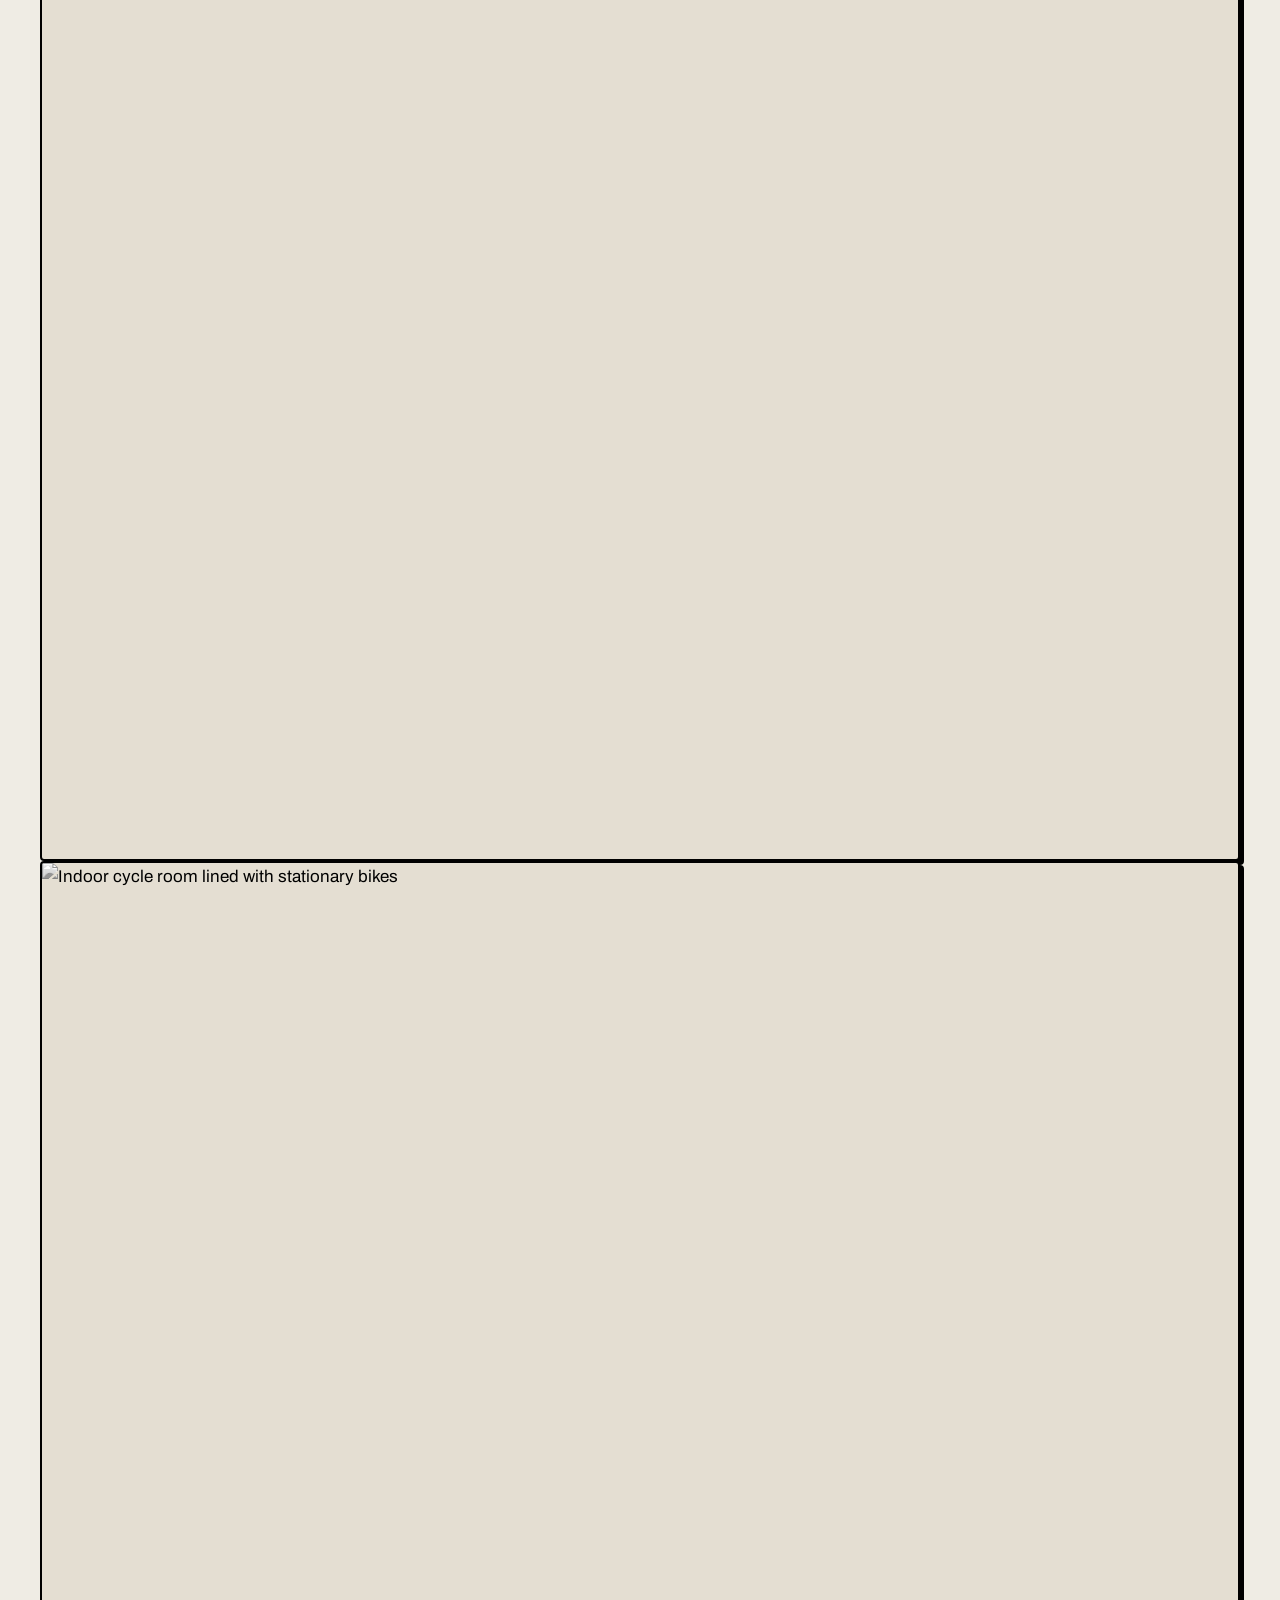
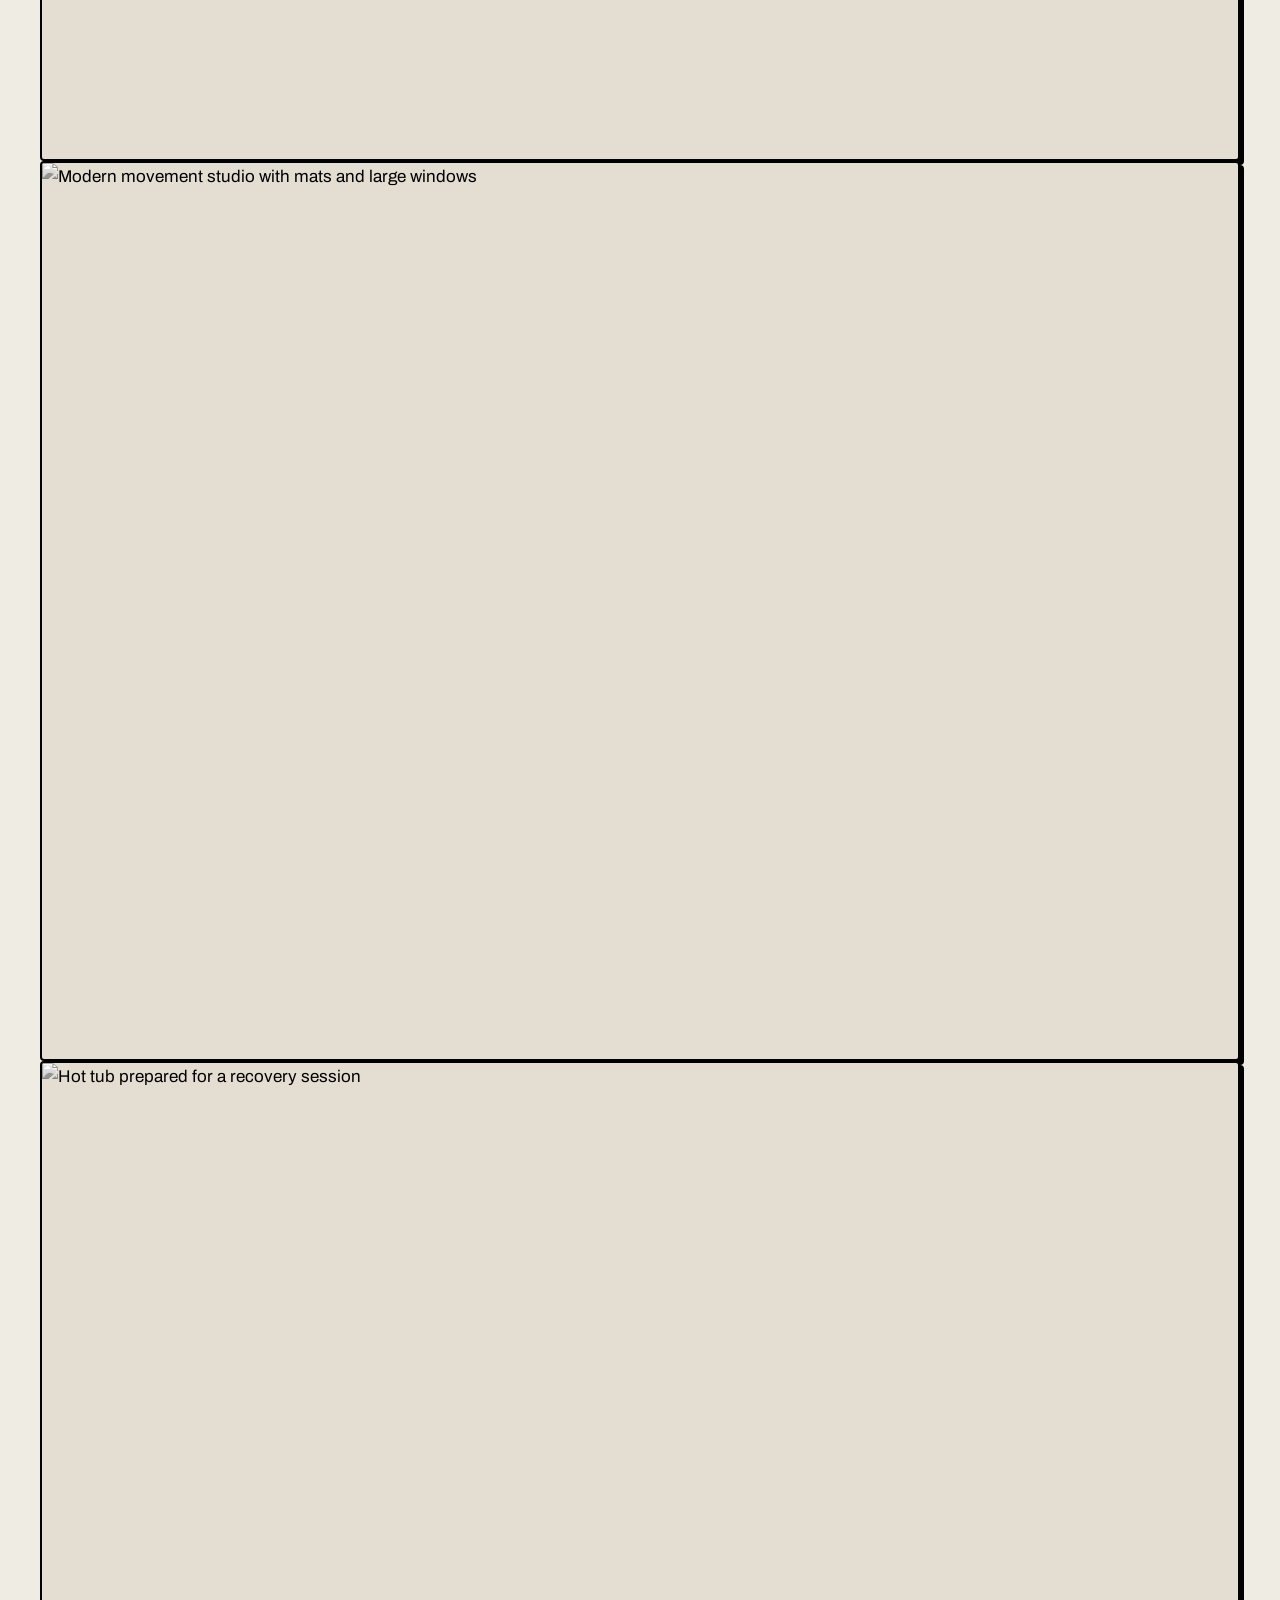
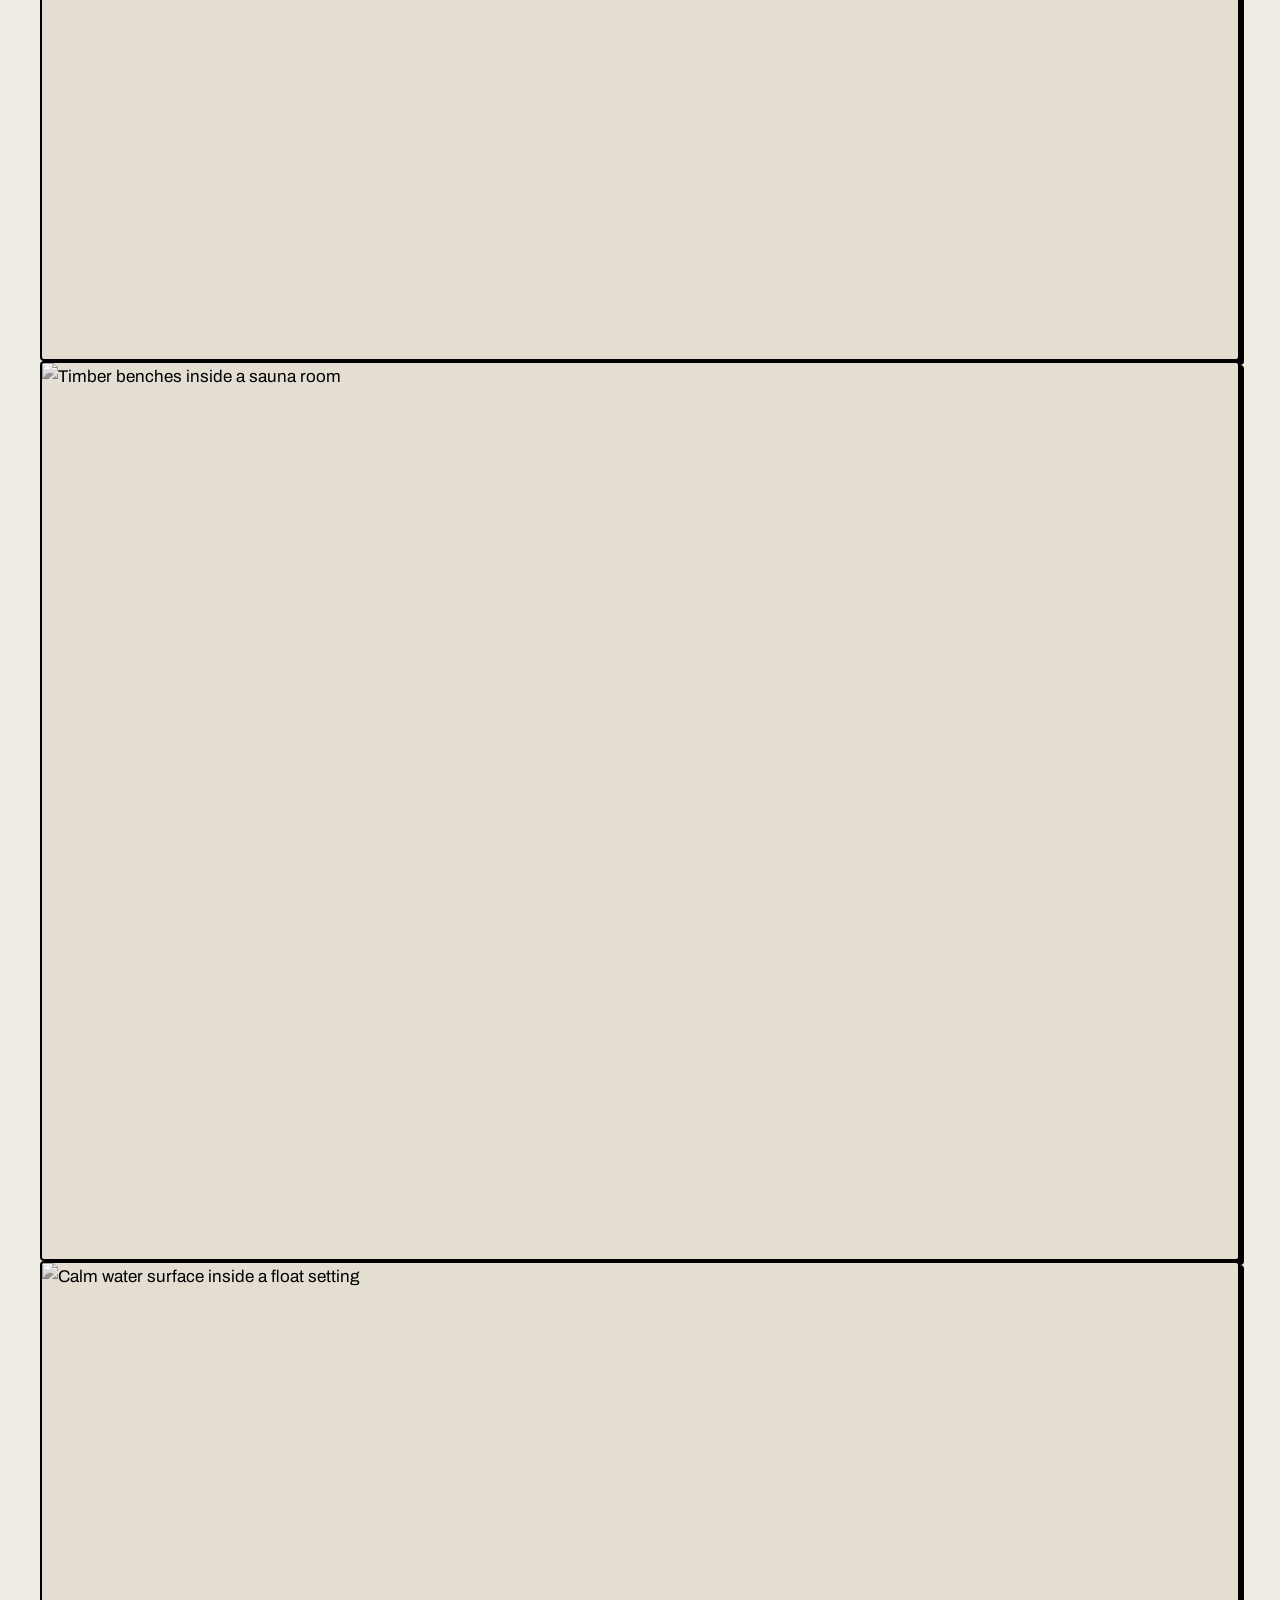
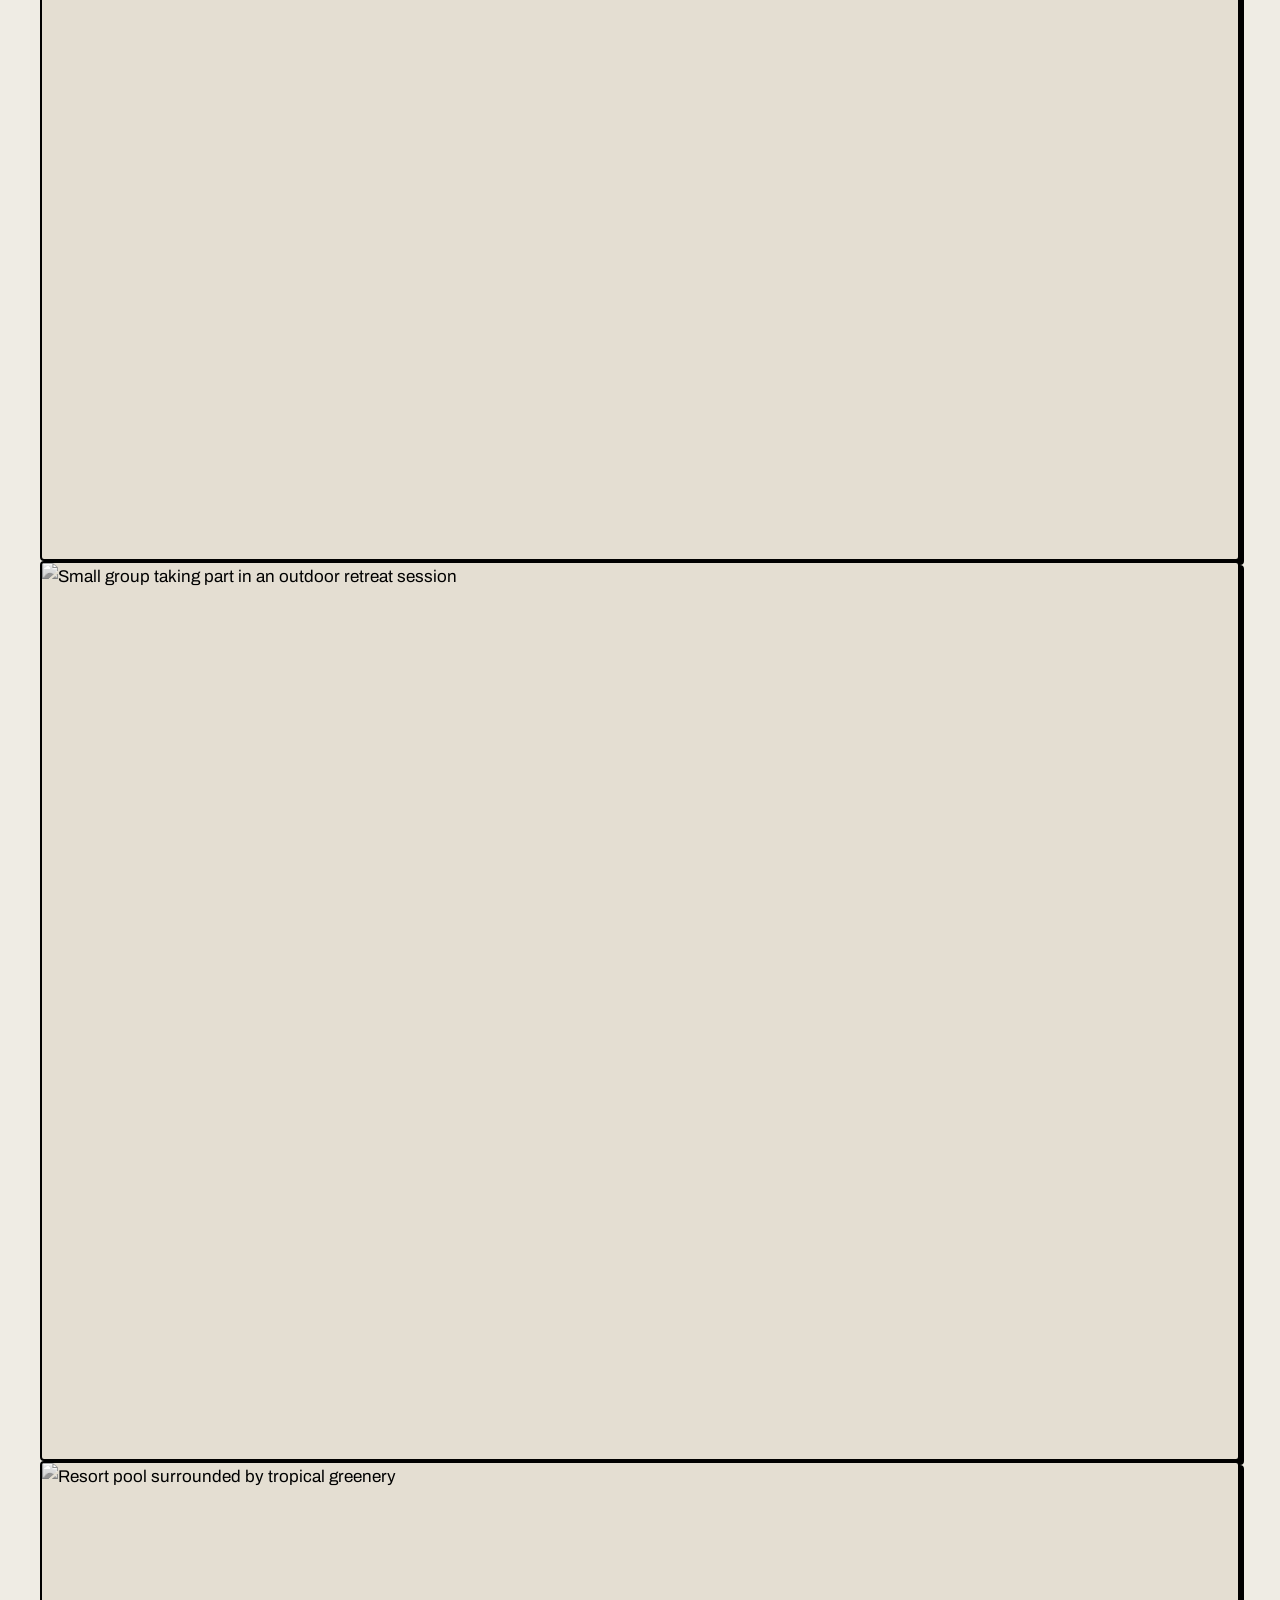
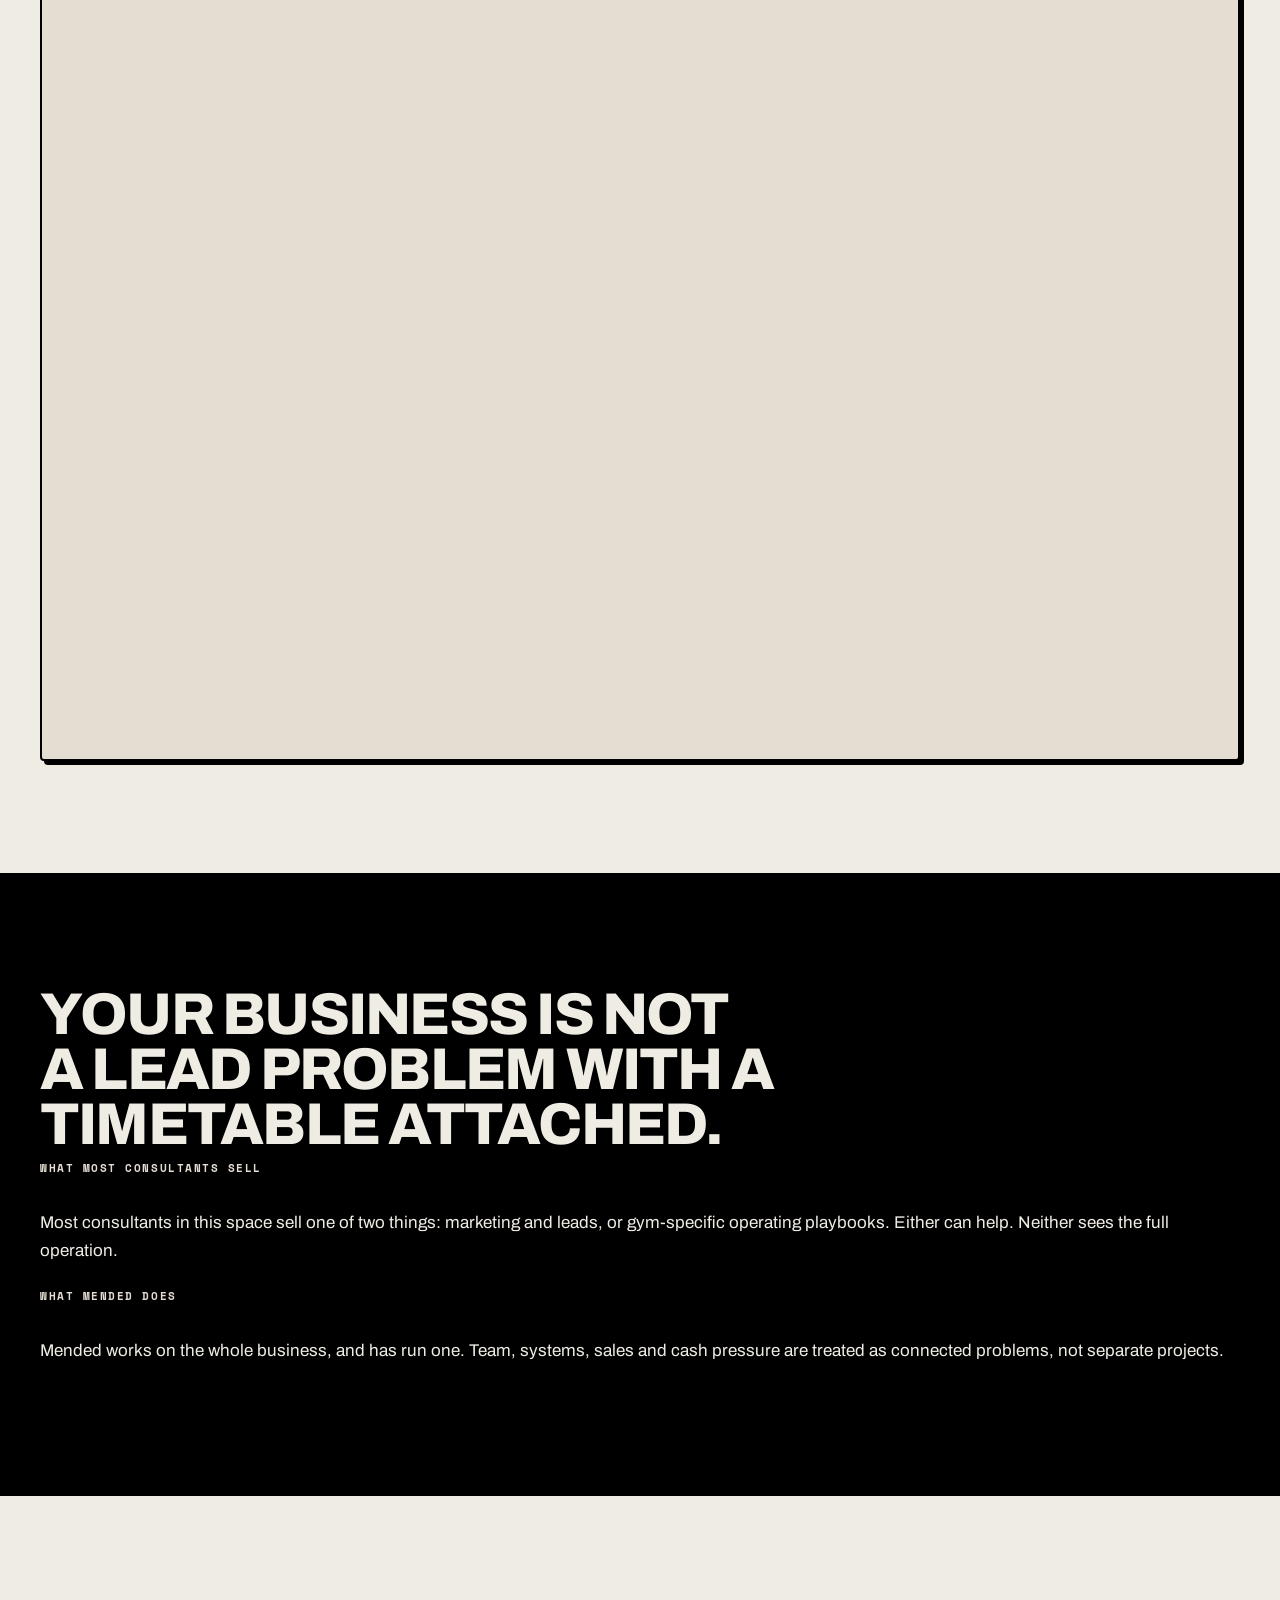
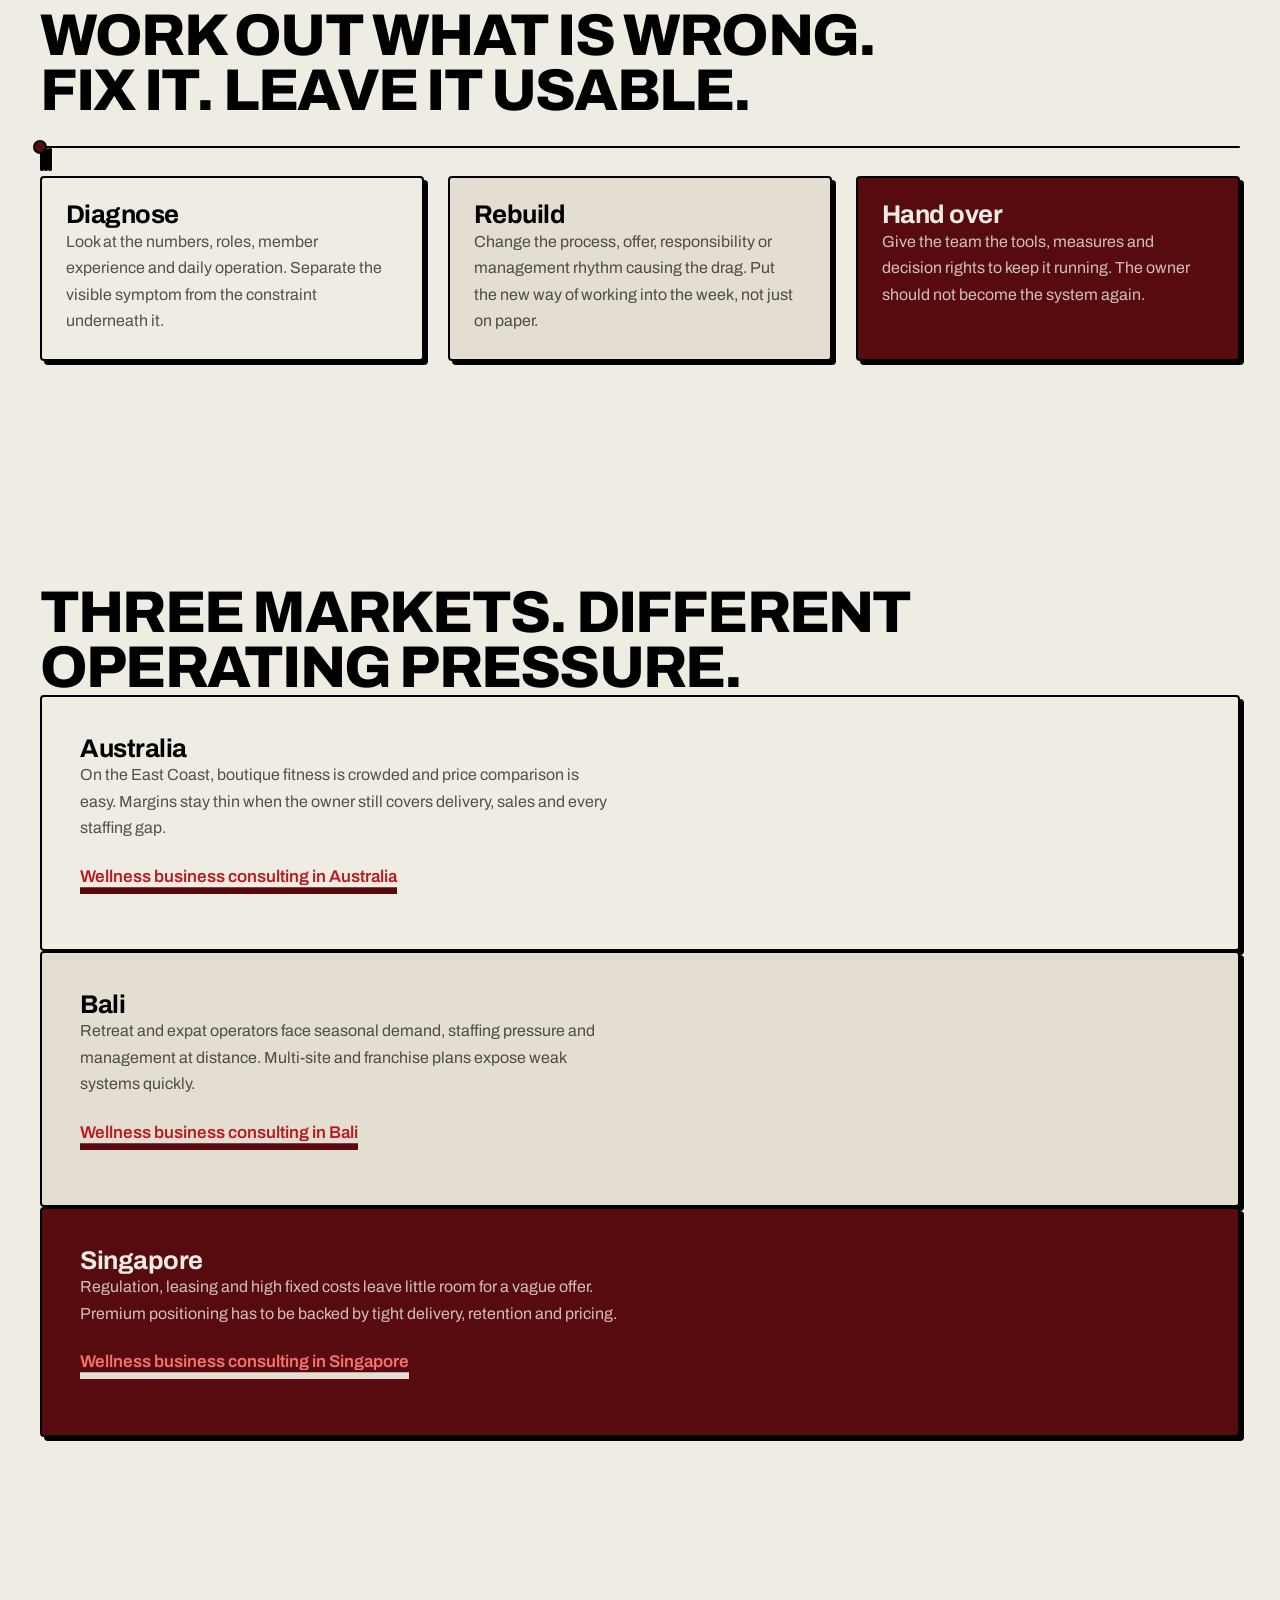
==== commit e4af78f4: "﻿Hero motion background: maroon flow lines Adds a slow animated wave field behind the hero: nine sin" ====
--- a/index.html
+++ b/index.html
@@ -155,7 +155,15 @@
     <div class="mt-auto pt-8"><a class="btn btn-brand btn-lg w-full" href="contact.html">Book a call</a></div>
   </nav>
   <main id="main">
-    <section class="sec min-h-[calc(100dvh-72px)] flex items-center overflow-hidden" aria-labelledby="home-heading">
+    <section class="sec hero-stage min-h-[calc(100dvh-72px)] flex items-center overflow-hidden" aria-labelledby="home-heading">
+      <!-- Animated background: slow maroon flow lines drawn on a canvas by
+           site.js. Bespoke rather than an embedded scene so the colour is the
+           exact brand token and the motion is deterministic. Only runs on
+           fine-pointer desktops, never under prefers-reduced-motion, and
+           pauses whenever the hero is off screen or the tab is hidden. -->
+      <div class="hero-motion" aria-hidden="true">
+        <canvas class="hero-motion__canvas" data-waves></canvas>
+      </div>
       <div class="wrap hero-split relative py-8 min-[900px]:grid min-[900px]:grid-cols-12 min-[900px]:items-center min-[900px]:gap-8 min-[900px]:py-12">
         <div class="max-w-[1100px] relative z-[1] min-[900px]:col-span-7">
           <div class="badge reveal">Working across Australia, Bali and Singapore</div>
--- a/assets/css/site.css
+++ b/assets/css/site.css
@@ -148,6 +148,37 @@
   .hero-split .t-hero { font-size: clamp(2.75rem, 4.9vw, 4.375rem); }
 }
 
+/* ==========================================================================
+   Hero motion background.
+   Slow maroon flow lines drawn by site.js on a 2d canvas: 2px strokes in the
+   exact brand token, drifting like a current. Bespoke so the palette is the
+   real --accent, the motion is deterministic, and there is no third-party
+   runtime. This is animated line work, not CSS surface styling: the
+   flat-background rule still applies to components.
+
+   The layer is display:none by default and only exists on fine-pointer
+   desktops with motion allowed; site.js checks that before it draws a single
+   frame, so phones and reduced-motion users pay nothing.
+   ========================================================================== */
+
+.hero-stage { position: relative; }
+.hero-stage .hero-split, .hero-stage .hero-cycle { z-index: 1; }
+
+.hero-motion {
+  position: absolute;
+  inset: 0;
+  z-index: 0;
+  display: none;
+  pointer-events: none;
+  overflow: hidden;
+}
+
+.hero-motion__canvas { width: 100%; height: 100%; display: block; }
+
+@media (min-width: 900px) and (hover: hover) and (pointer: fine) and (prefers-reduced-motion: no-preference) {
+  .js .hero-motion { display: block; }
+}
+
 .t-sec {
   font-size: clamp(2rem, 4.6vw, 3.75rem);
   line-height: 0.94;
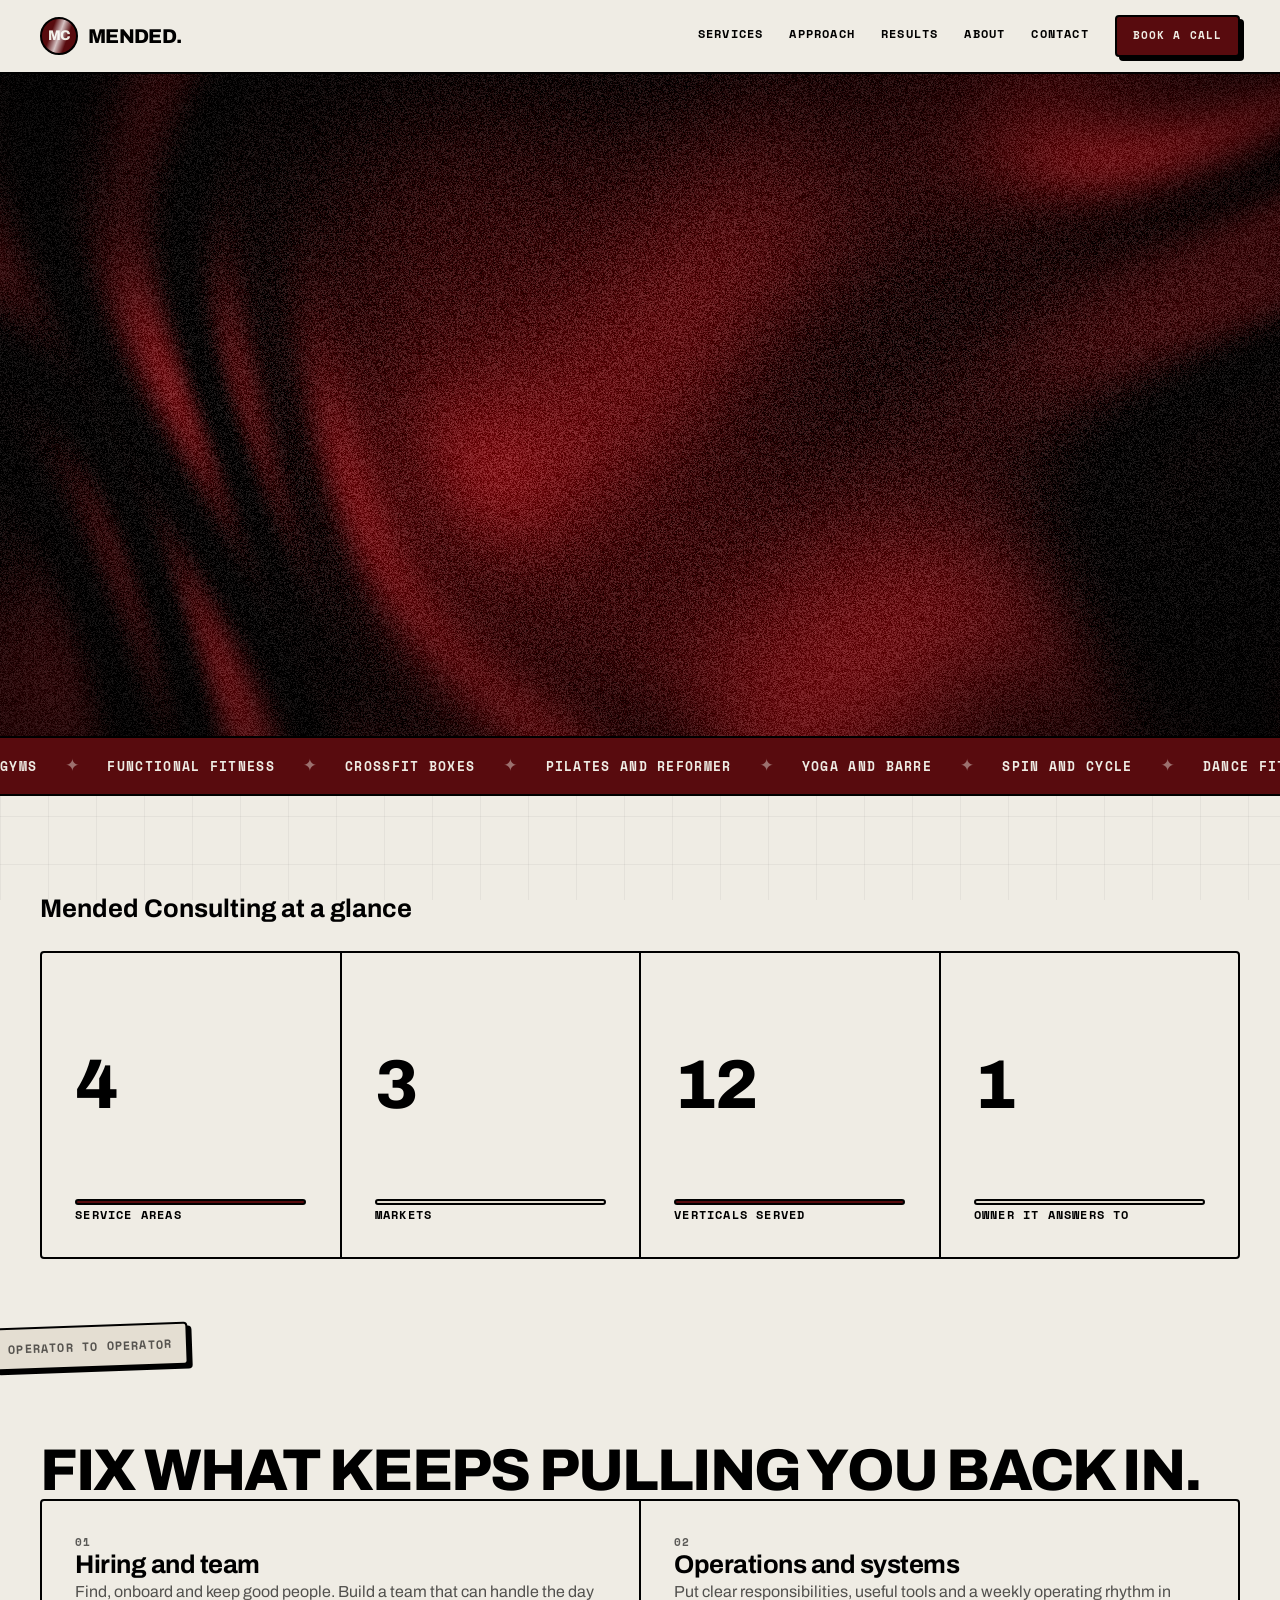
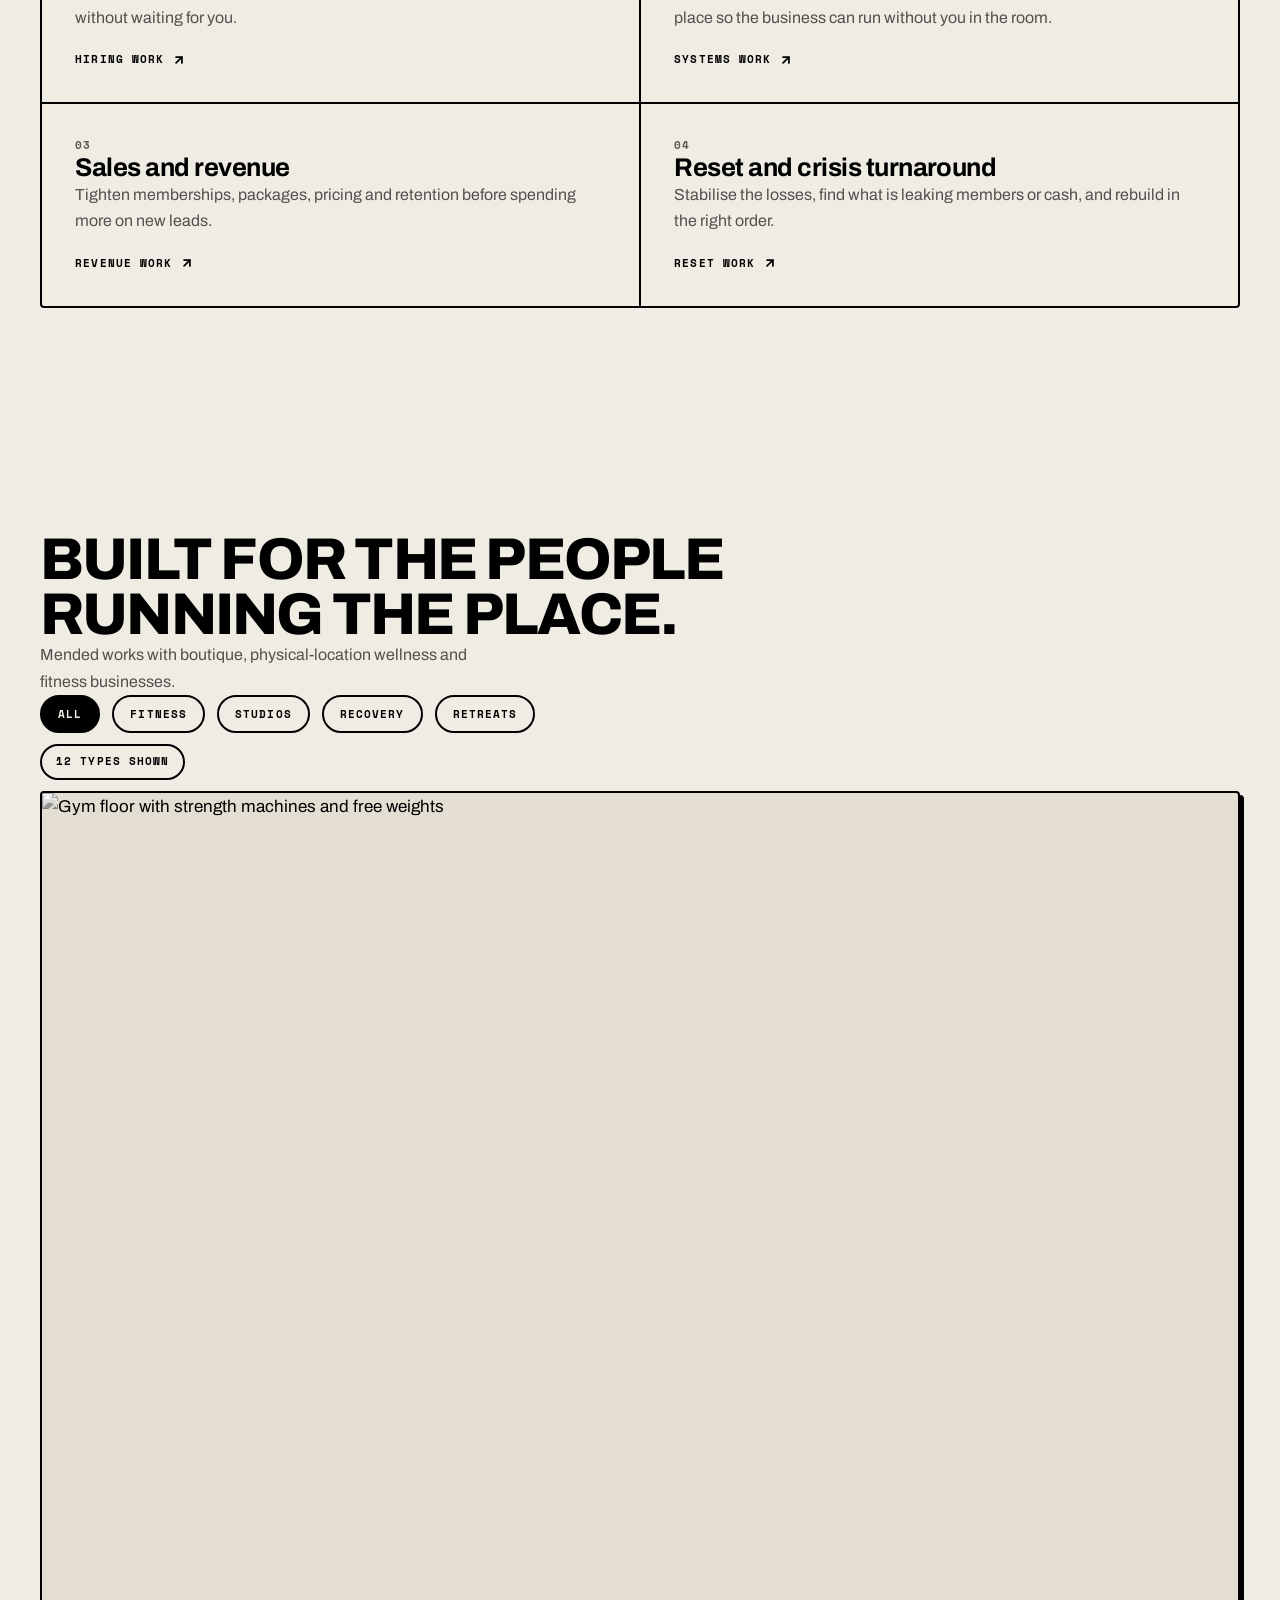
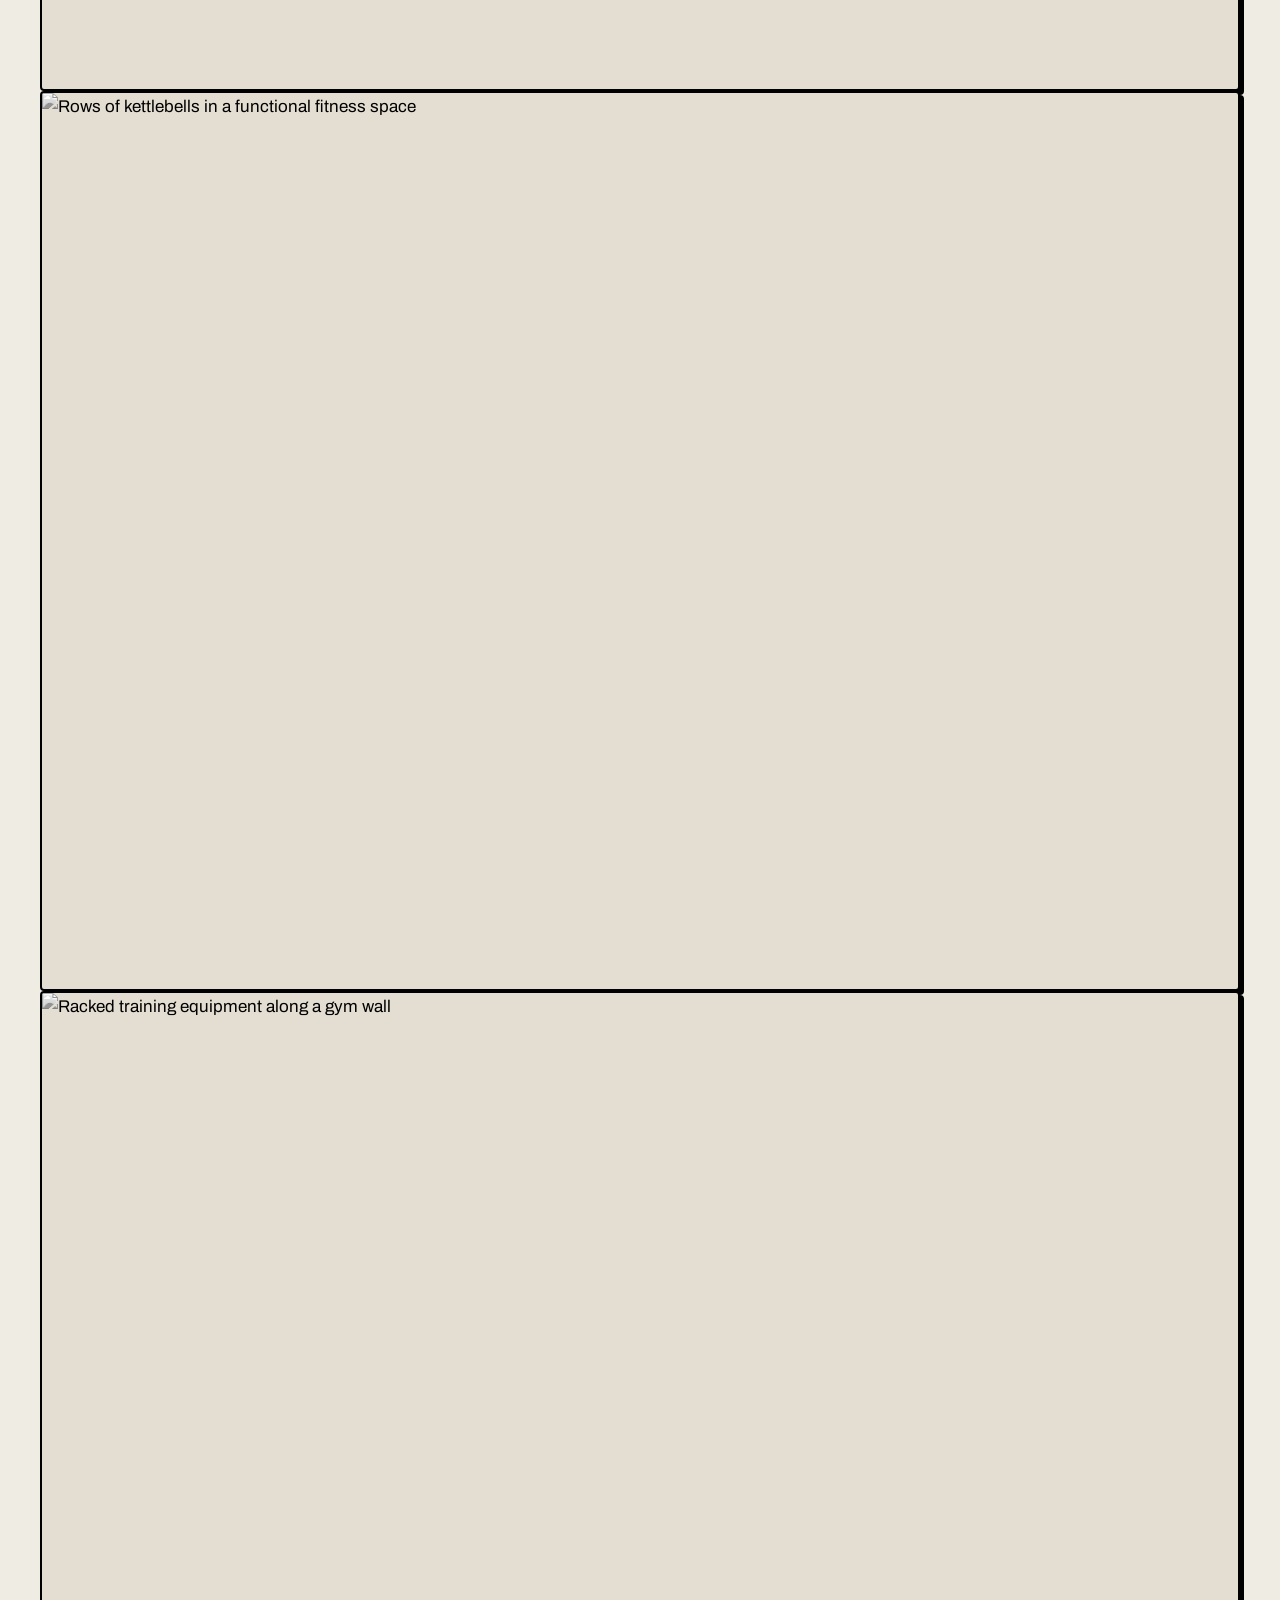
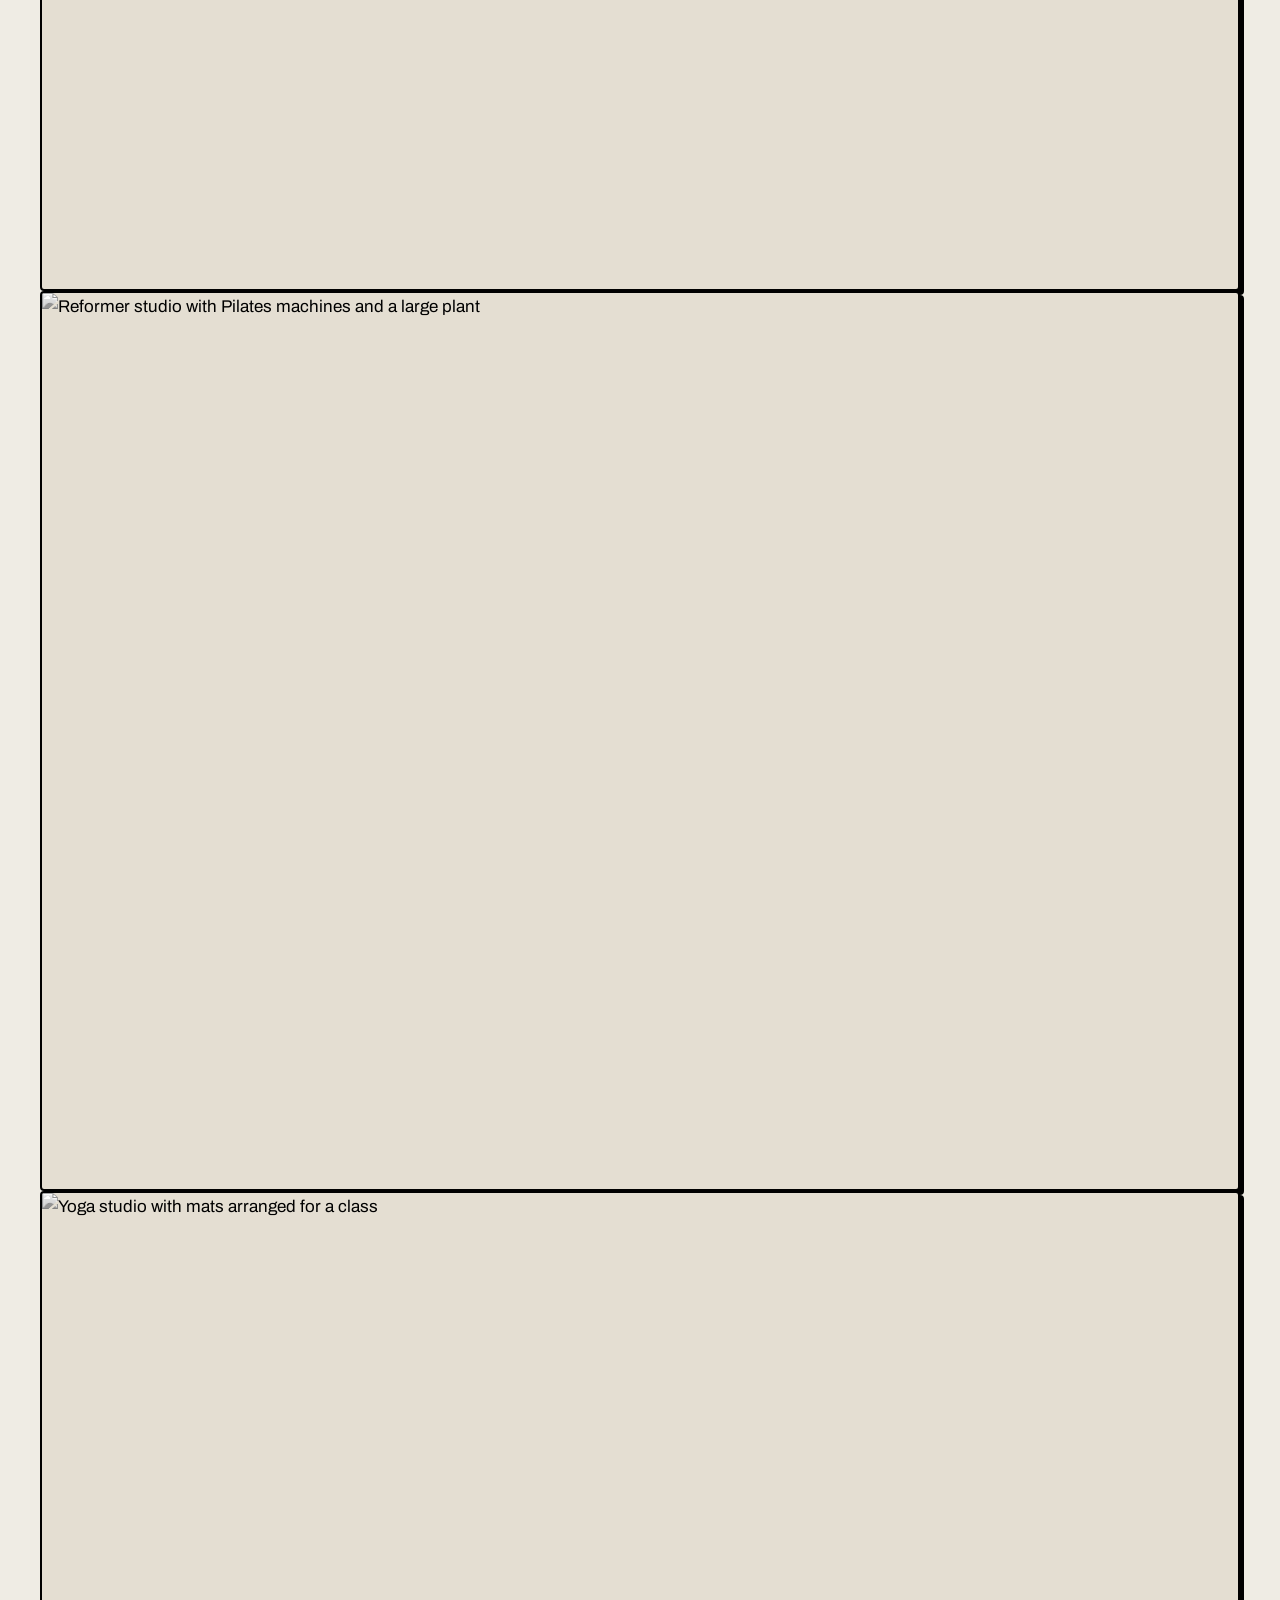
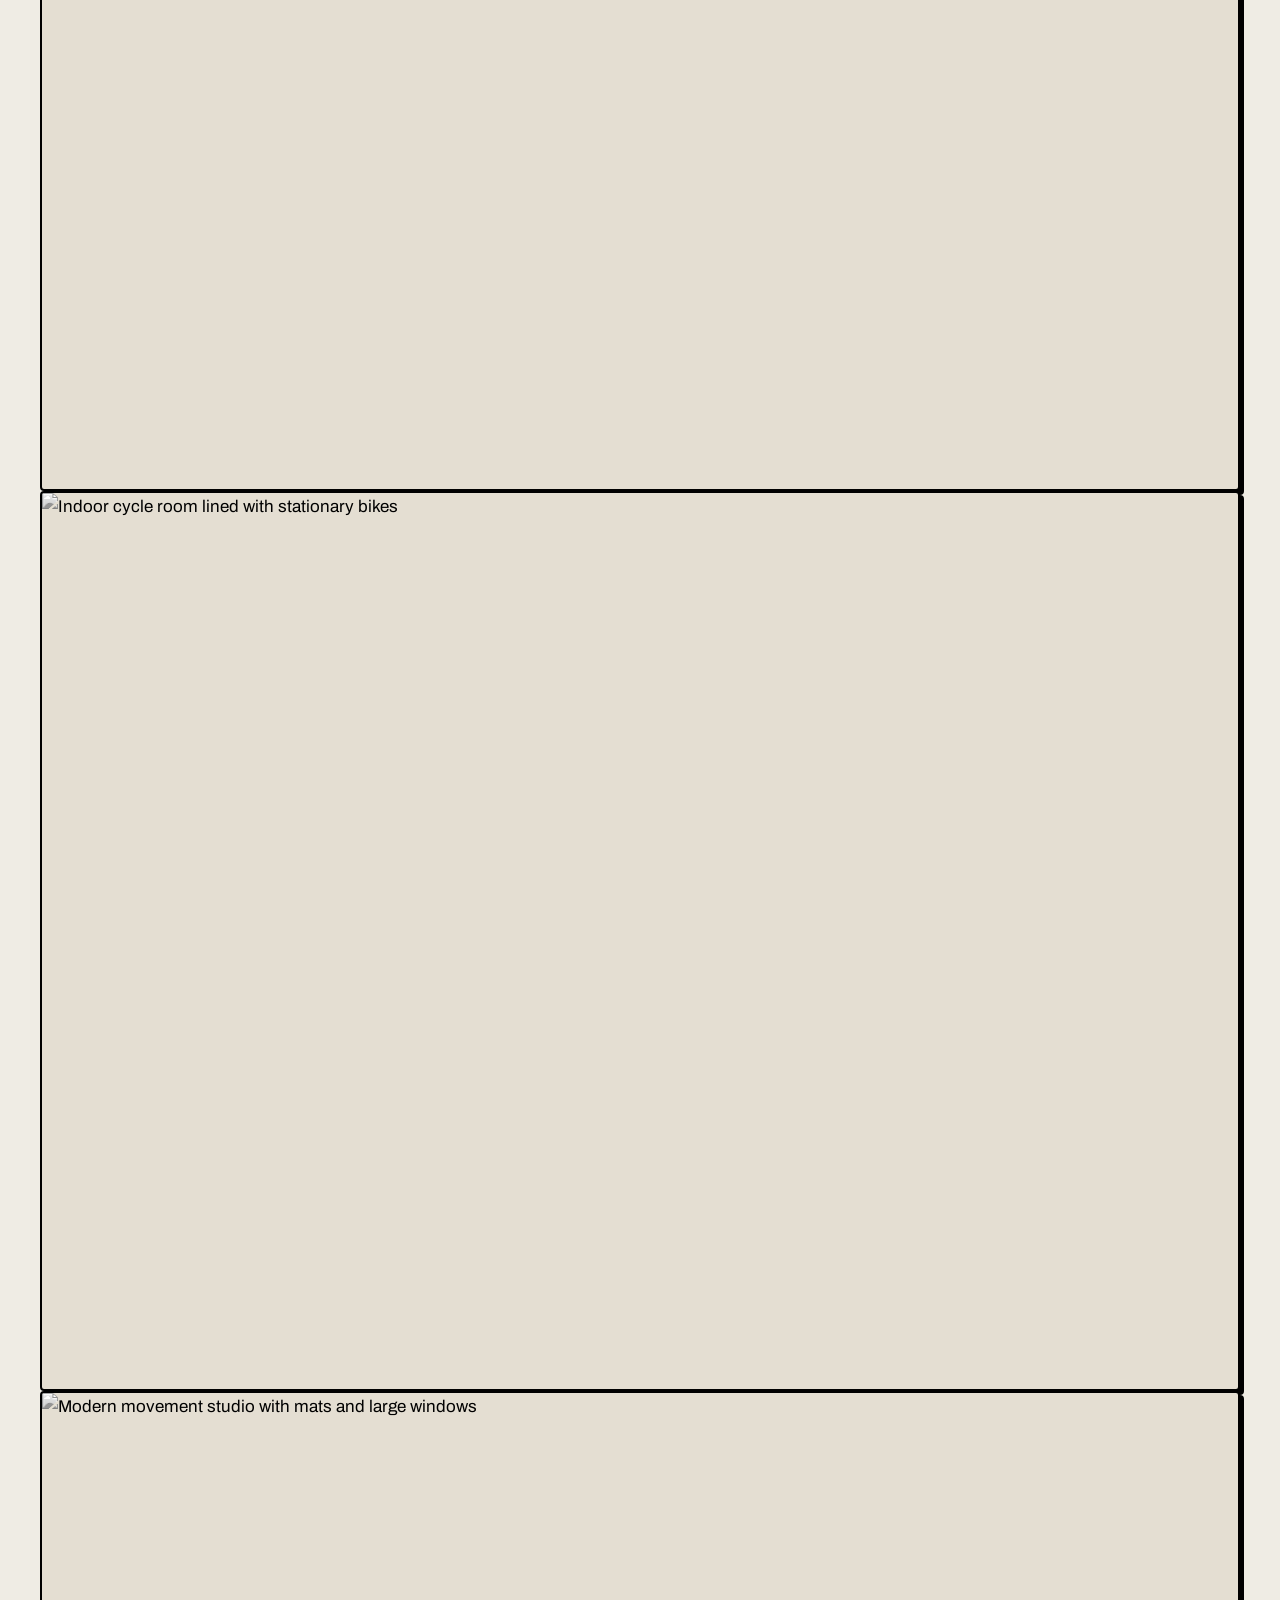
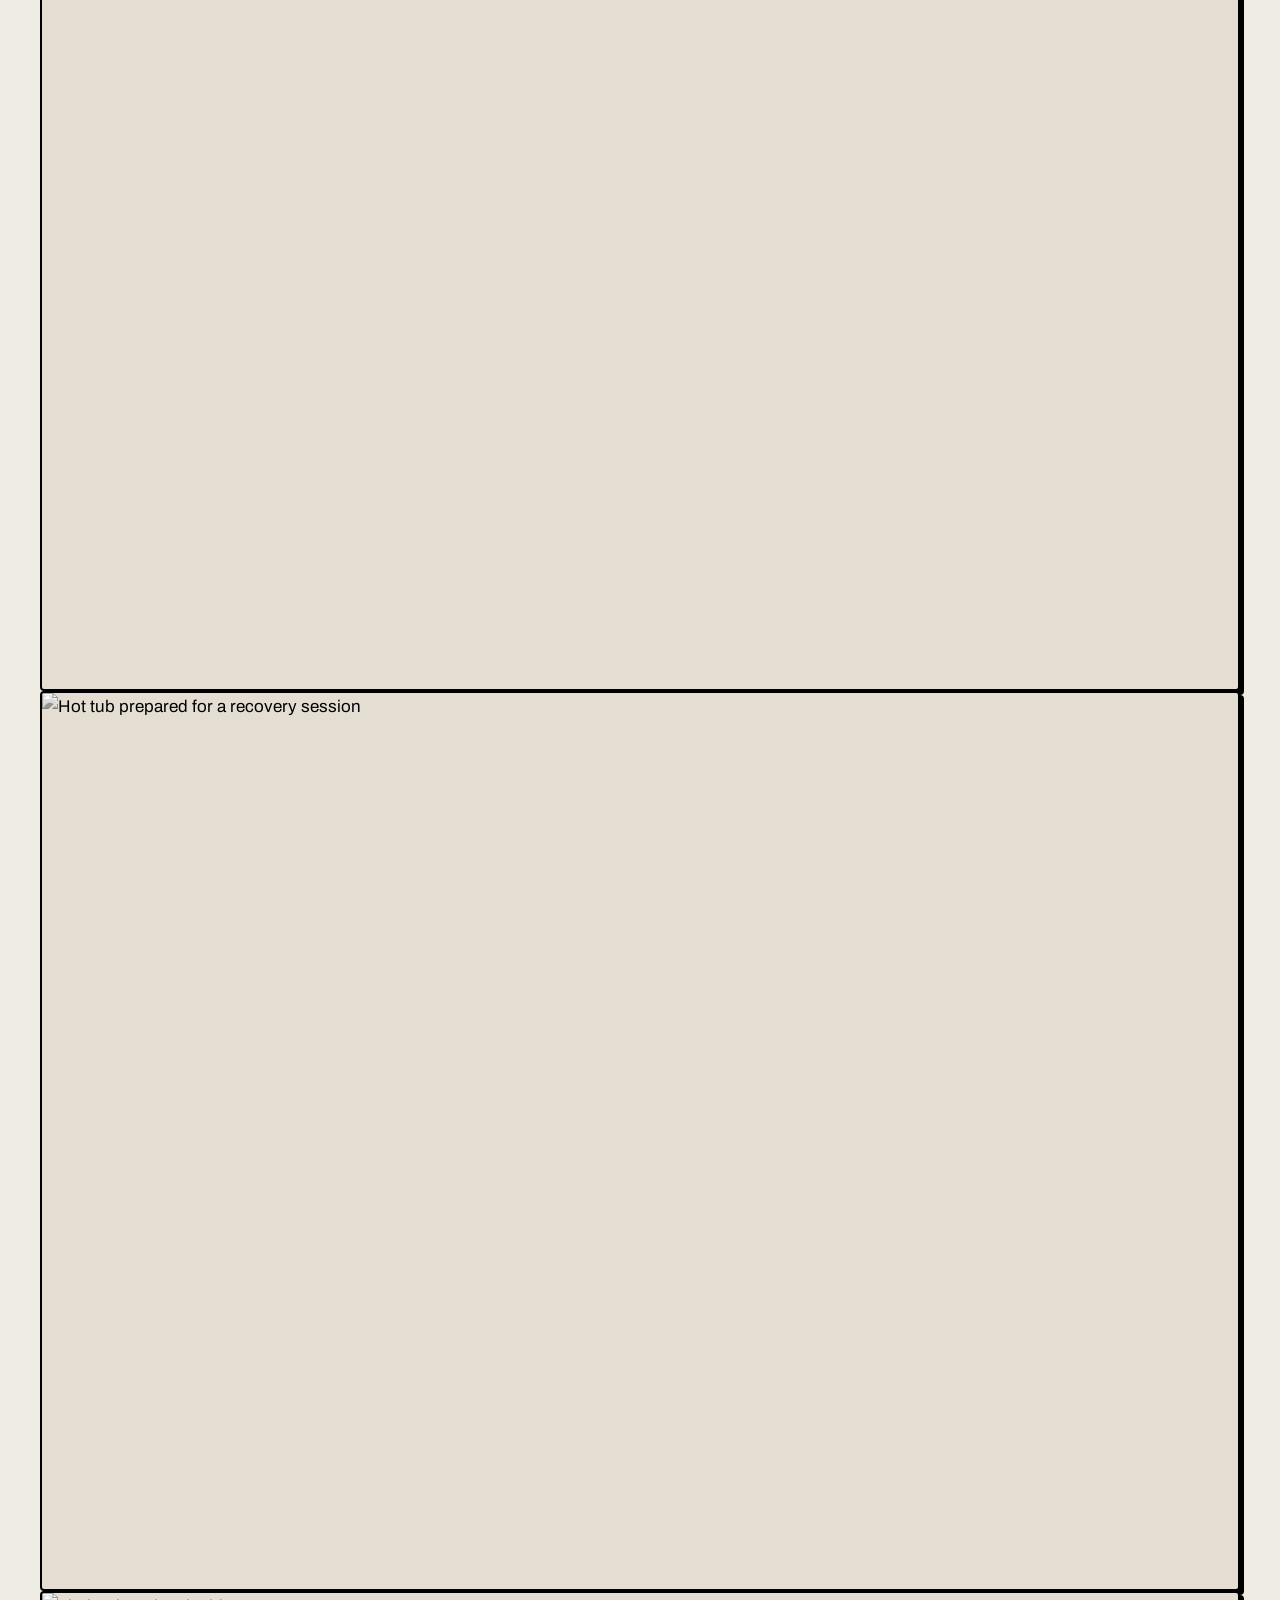
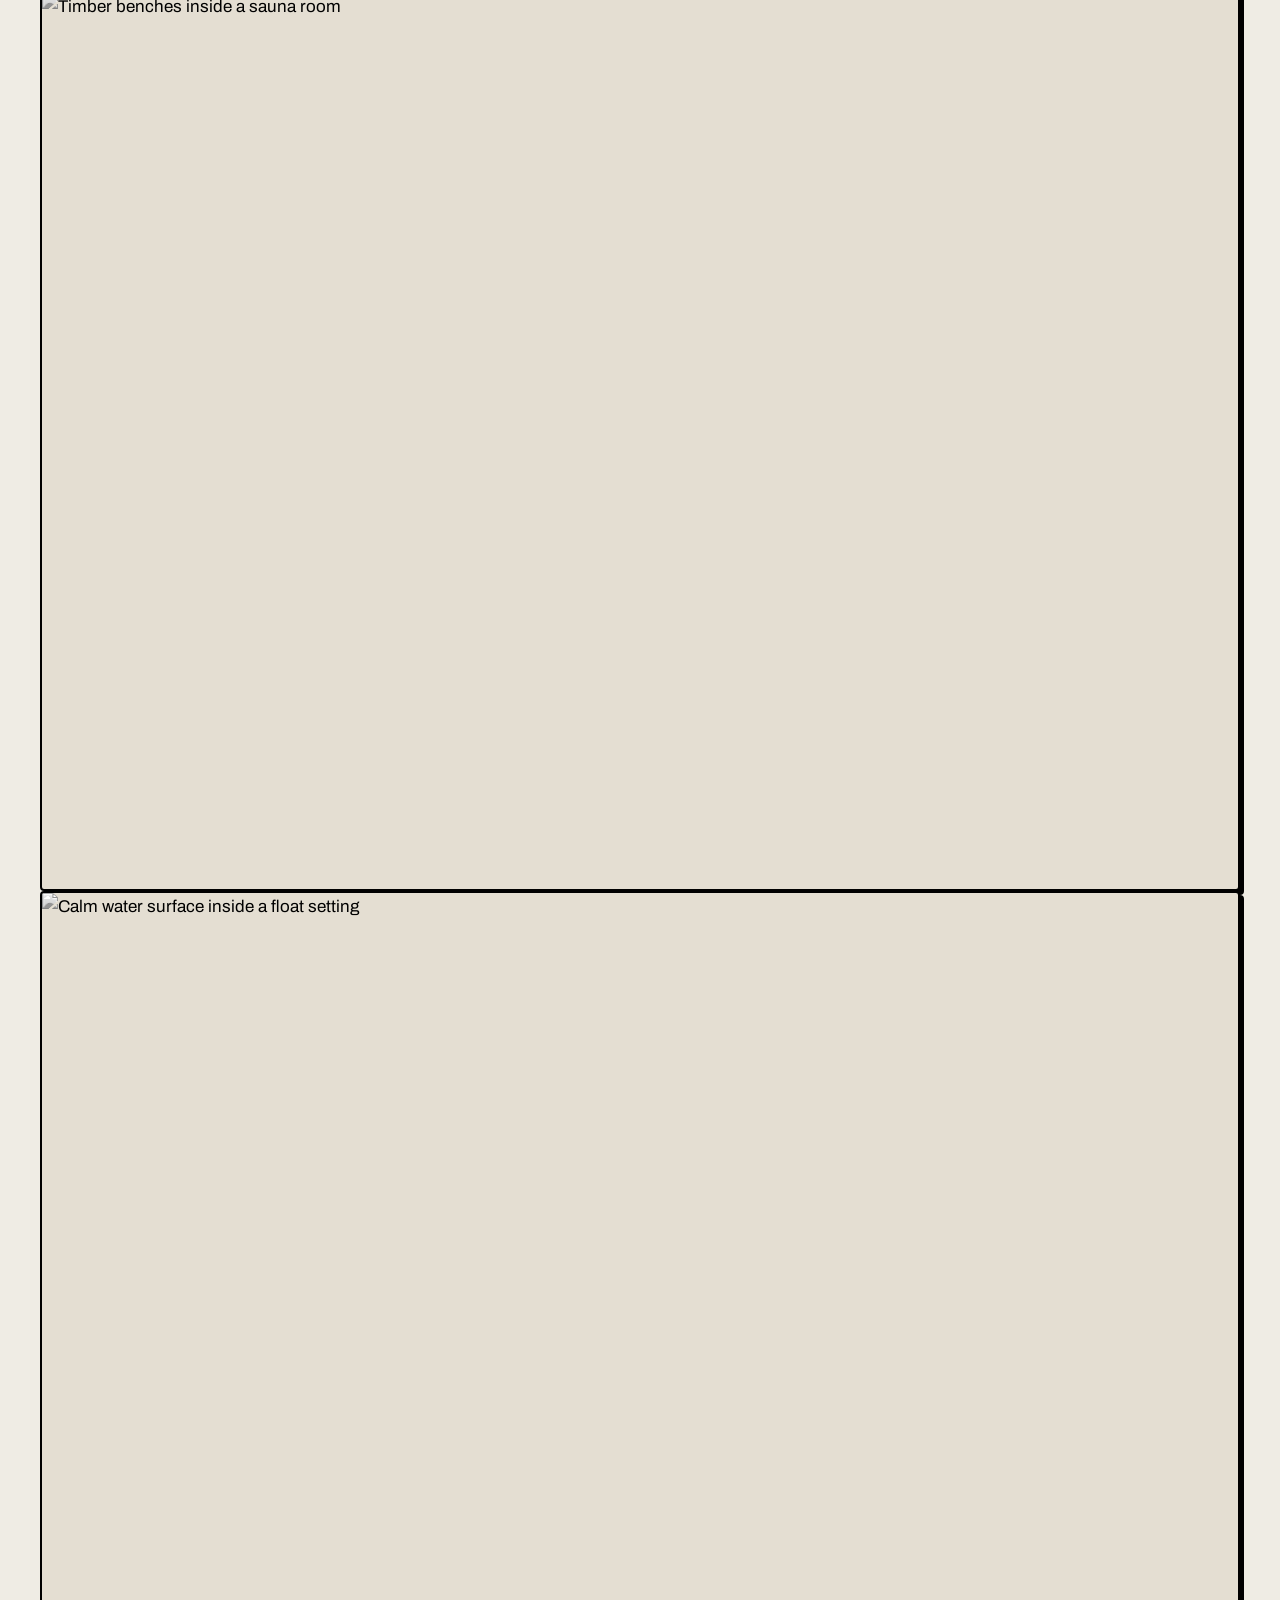
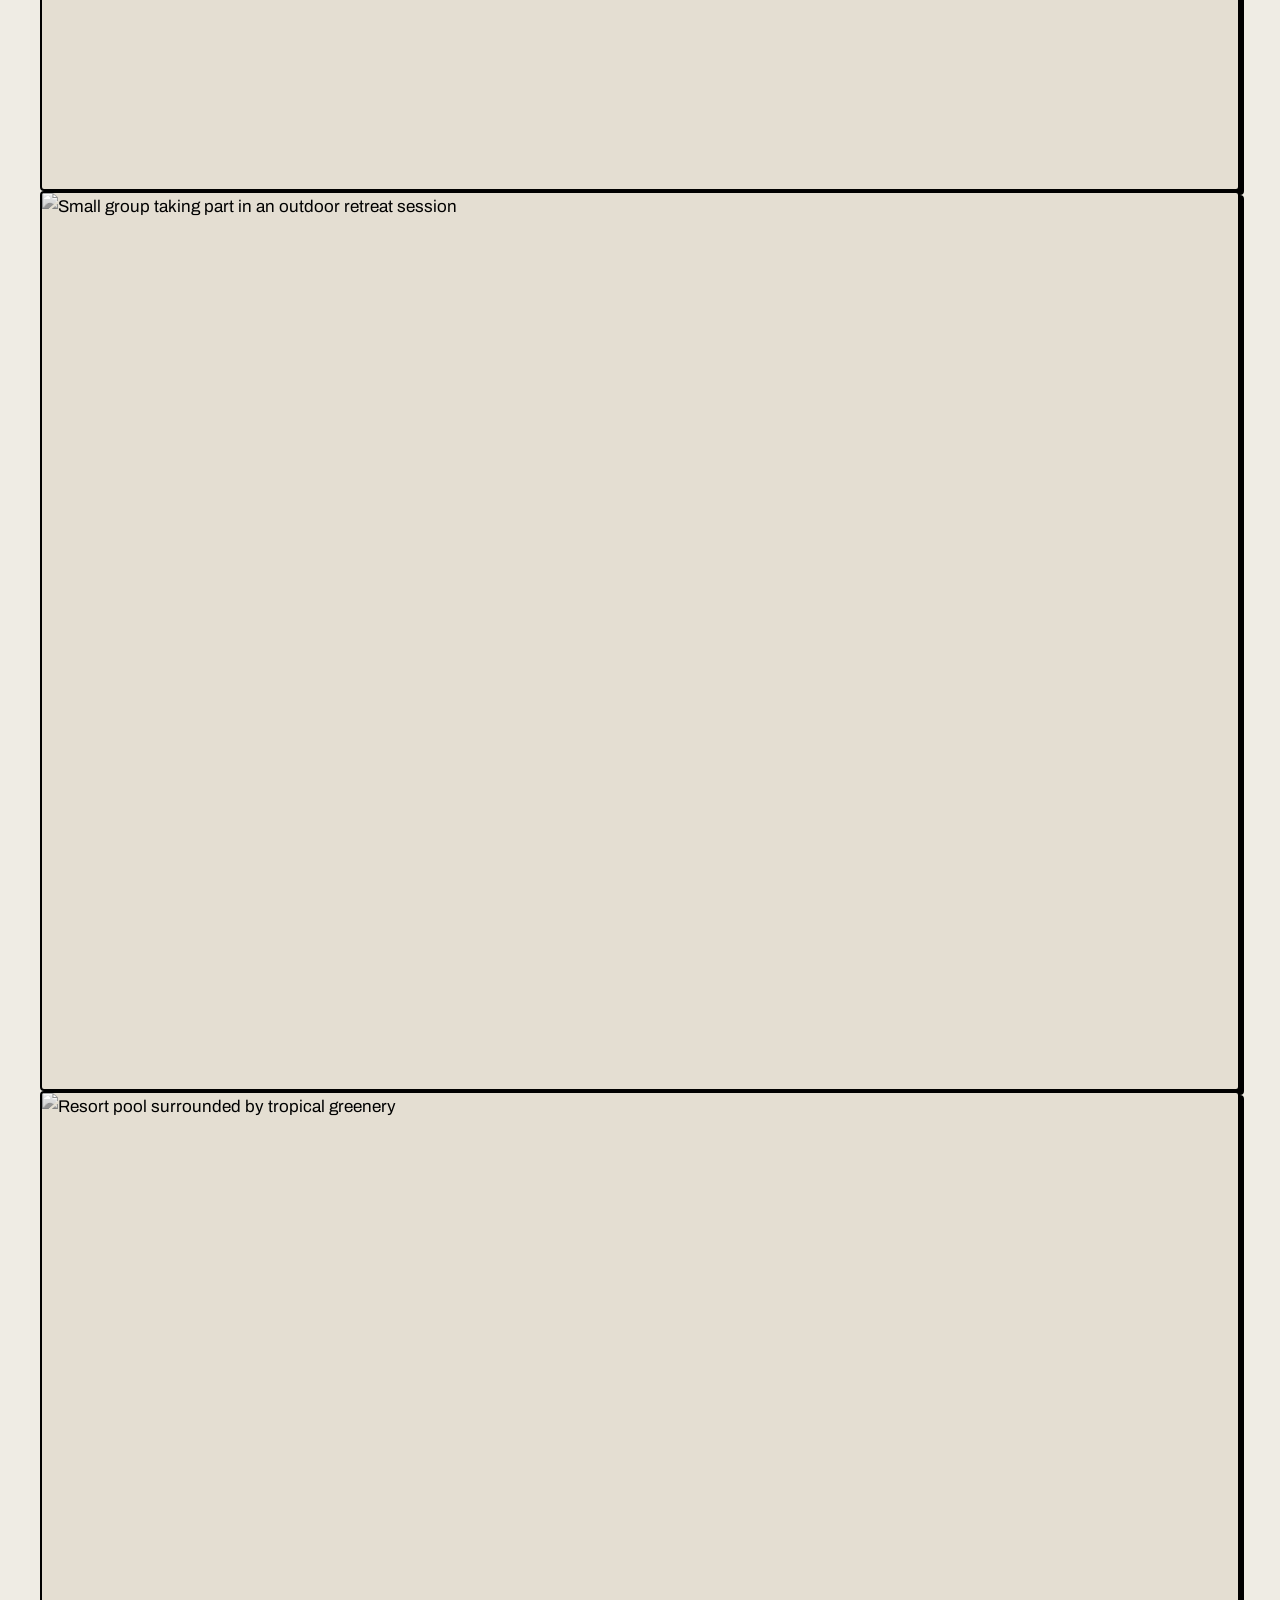
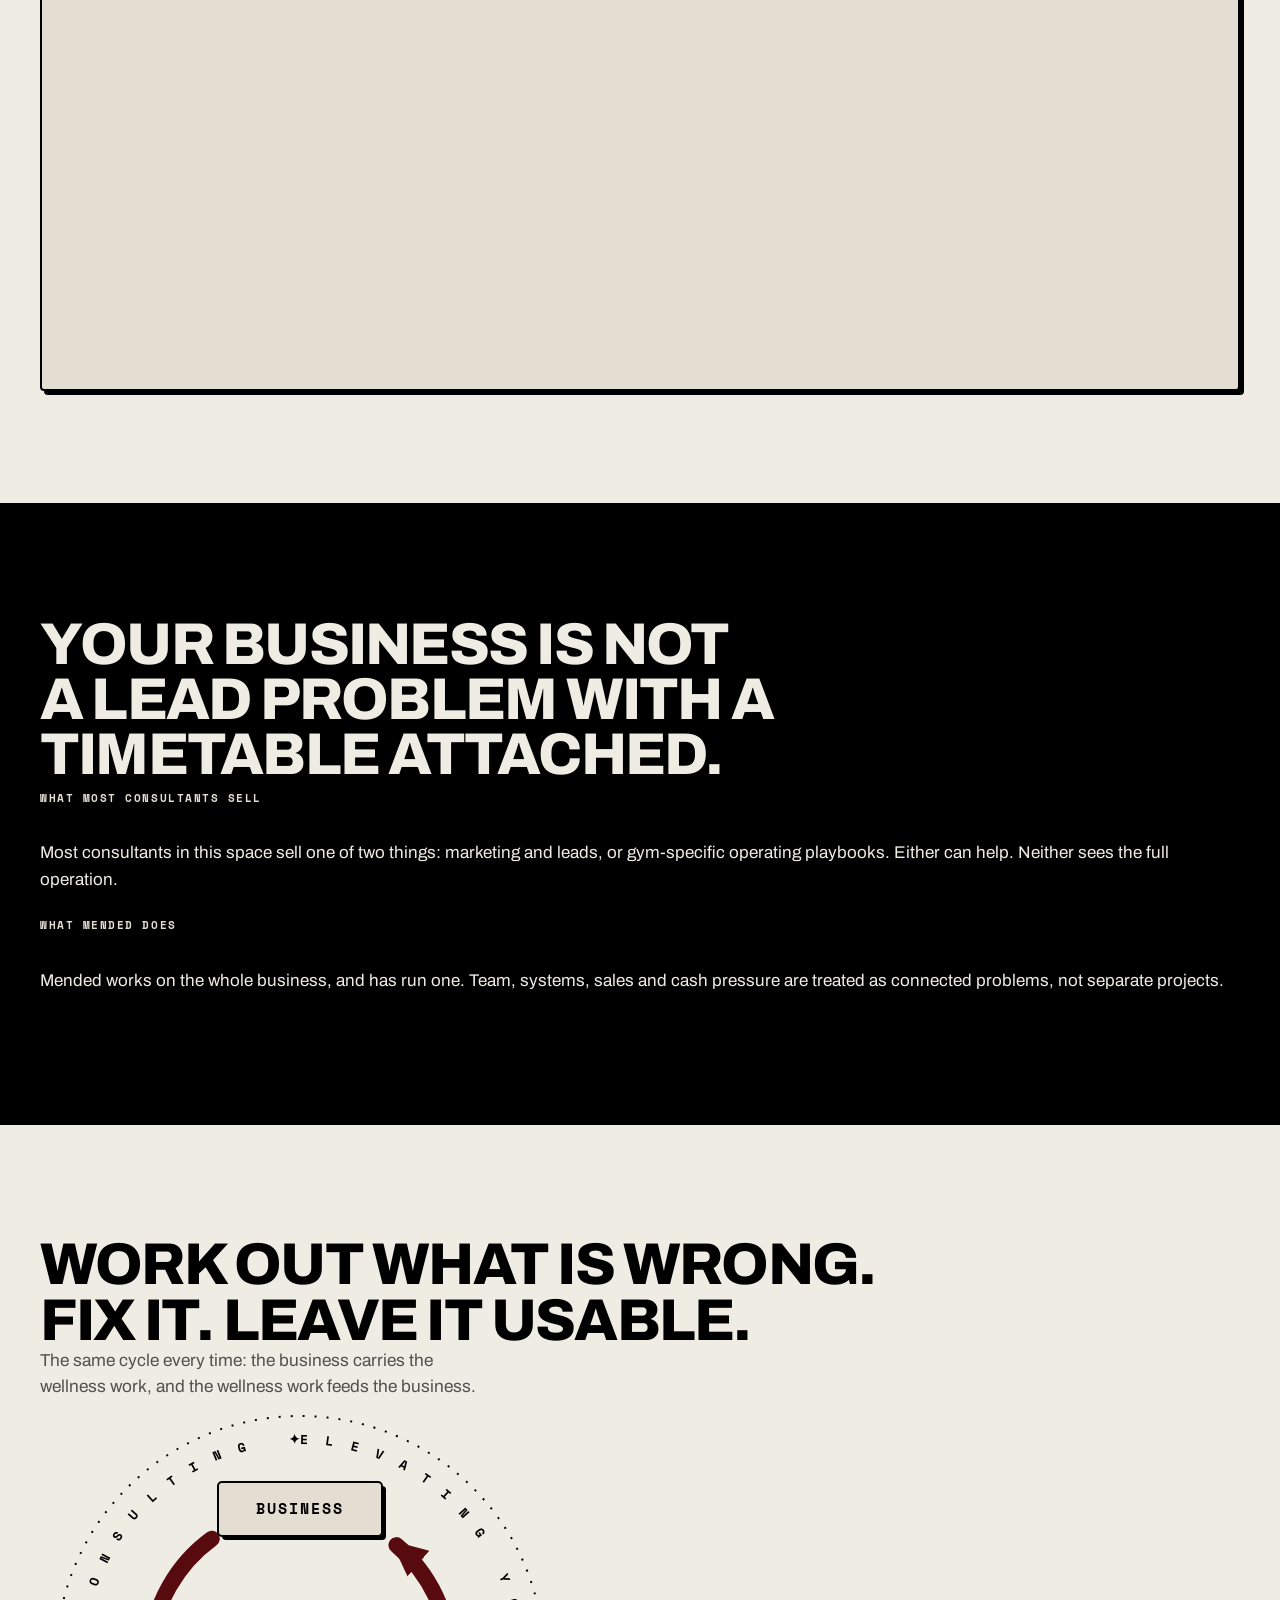
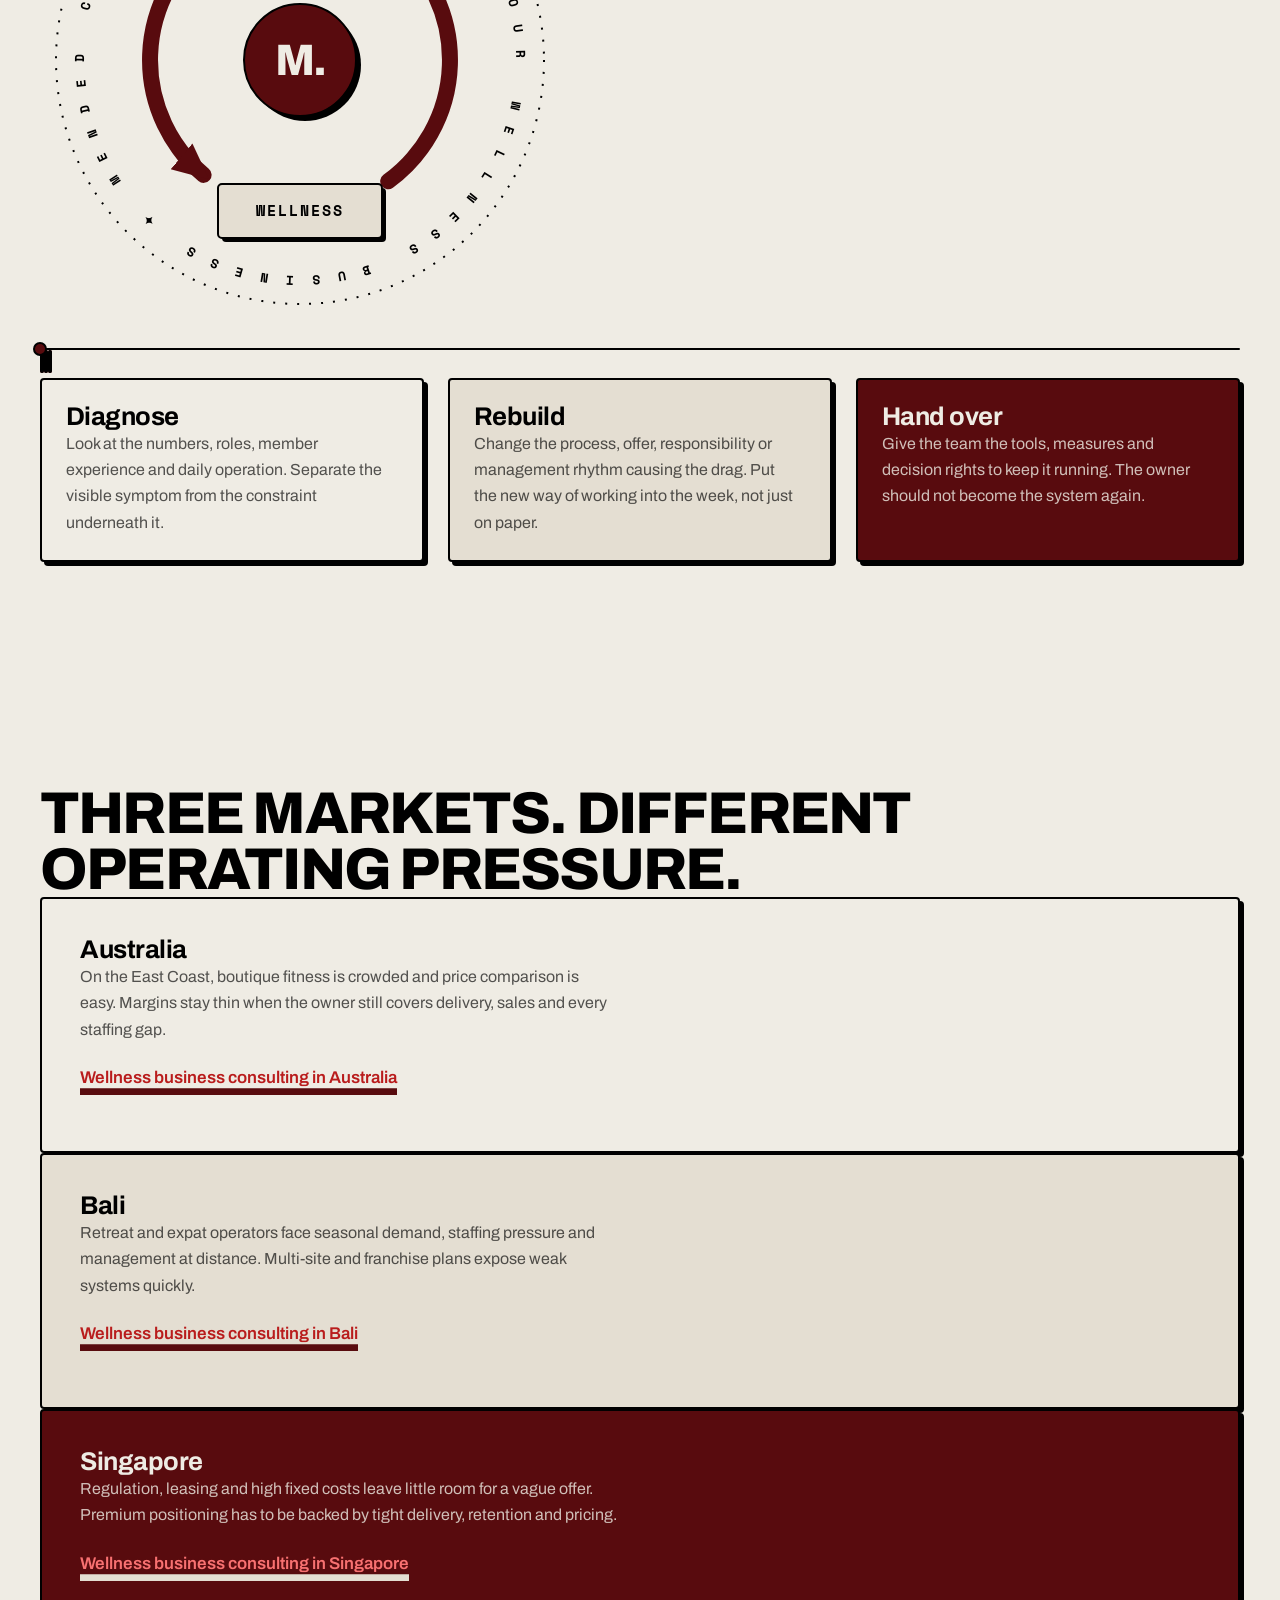
==== commit cc3ba054: "﻿Auralis shader hero: dark simplified stage, diagram moves to Approach The hero becomes a cinematic " ====
--- a/index.html
+++ b/index.html
@@ -155,30 +155,194 @@
     <div class="mt-auto pt-8"><a class="btn btn-brand btn-lg w-full" href="contact.html">Book a call</a></div>
   </nav>
   <main id="main">
-    <section class="sec hero-stage min-h-[calc(100dvh-72px)] flex items-center overflow-hidden" aria-labelledby="home-heading">
-      <!-- Animated background: slow maroon flow lines drawn on a canvas by
-           site.js. Bespoke rather than an embedded scene so the colour is the
-           exact brand token and the motion is deterministic. Only runs on
-           fine-pointer desktops, never under prefers-reduced-motion, and
-           pauses whenever the hero is off screen or the tab is hidden. -->
+    <section class="sec hero-stage hero-dark min-h-[calc(100dvh-72px)] flex items-center overflow-hidden" aria-labelledby="home-heading">
+      <!-- Animated background: the Auralis noise shader ported to vanilla WebGL
+           in site.js, running the brand maroons over a near-black field with
+           film grain. Only runs on fine-pointer desktops, never under
+           prefers-reduced-motion, and pauses whenever the hero is off screen
+           or the tab is hidden. Without it the hero is a flat dark stage. -->
       <div class="hero-motion" aria-hidden="true">
-        <canvas class="hero-motion__canvas" data-waves></canvas>
-      </div>
-      <div class="wrap hero-split relative py-8 min-[900px]:grid min-[900px]:grid-cols-12 min-[900px]:items-center min-[900px]:gap-8 min-[900px]:py-12">
-        <div class="max-w-[1100px] relative z-[1] min-[900px]:col-span-7">
-          <div class="badge reveal">Working across Australia, Bali and Singapore</div>
-          <h1 class="display t-hero mt-7 reveal" style="--d:80ms" id="home-heading">
+        <canvas class="hero-motion__canvas" data-aurora></canvas>
+      </div>
+      <div class="wrap relative z-[1] py-6 min-[900px]:py-8">
+        <div class="max-w-[880px] mx-auto flex flex-col items-center text-center">
+          <div class="badge badge-paper reveal">Working across Australia, Bali and Singapore</div>
+          <h1 class="display t-hero mt-6 reveal" style="--d:80ms" id="home-heading">
             <span class="block">You built the studio.</span>
             <span class="block">Now build the <span class="mark">business.</span></span>
           </h1>
-          <p class="lede mt-7 reveal" style="--d:160ms">Mended is a business consultancy for owner-operated wellness and fitness businesses across Australia, Bali and Singapore.</p>
-          <div class="flex flex-wrap gap-4 mt-8 reveal" style="--d:240ms">
+          <p class="lede mt-6 reveal" style="--d:160ms">Mended is a business consultancy for owner-operated wellness and fitness businesses across Australia, Bali and Singapore.</p>
+          <div class="flex flex-wrap justify-center gap-4 mt-8 reveal" style="--d:240ms">
             <a class="btn btn-brand btn-lg magnetic" href="contact.html">Book a call</a>
             <a class="btn btn-lg" href="services.html">See the services</a>
           </div>
         </div>
-        <div class="hero-cycle relative hidden min-[900px]:col-span-5 min-[900px]:block reveal" style="--d:320ms">
-          <div class="card card-sand hero-cycle__sticker hero-cycle__sticker-top" aria-hidden="true"><p class="mono mono-bold">Operator to operator</p></div>
+      </div>
+    </section>
+    <div class="marquee" aria-label="Wellness and fitness business types Mended serves">
+      <div class="marquee-track">
+        <div class="marquee-group">
+          <span class="marquee-item">Gyms</span><span class="marquee-sep" aria-hidden="true">✦</span>
+          <span class="marquee-item">Functional fitness</span><span class="marquee-sep" aria-hidden="true">✦</span>
+          <span class="marquee-item">CrossFit boxes</span><span class="marquee-sep" aria-hidden="true">✦</span>
+          <span class="marquee-item">Pilates and reformer</span><span class="marquee-sep" aria-hidden="true">✦</span>
+          <span class="marquee-item">Yoga and barre</span><span class="marquee-sep" aria-hidden="true">✦</span>
+          <span class="marquee-item">Spin and cycle</span><span class="marquee-sep" aria-hidden="true">✦</span>
+          <span class="marquee-item">Dance fitness</span><span class="marquee-sep" aria-hidden="true">✦</span>
+          <span class="marquee-item">Recovery centres</span><span class="marquee-sep" aria-hidden="true">✦</span>
+          <span class="marquee-item">Sauna and ice bath</span><span class="marquee-sep" aria-hidden="true">✦</span>
+          <span class="marquee-item">Float tanks</span><span class="marquee-sep" aria-hidden="true">✦</span>
+          <span class="marquee-item">Health retreats</span><span class="marquee-sep" aria-hidden="true">✦</span>
+          <span class="marquee-item">Multi-site groups</span><span class="marquee-sep" aria-hidden="true">✦</span>
+        </div>
+      </div>
+    </div>
+    <section class="sec-sm" aria-labelledby="stats-heading">
+      <div class="wrap">
+        <h2 class="sr-only" id="stats-heading">Mended Consulting at a glance</h2>
+        <div class="modules modules-4">
+          <article class="module reveal">
+            <p class="stat-num"><span data-target="4">4</span></p>
+            <div class="stat-bar" aria-hidden="true"></div>
+            <p class="mono mono-bold mt-5">Service areas</p>
+          </article>
+          <article class="module reveal" style="--d:80ms">
+            <p class="stat-num"><span data-target="3">3</span></p>
+            <div class="stat-bar stat-bar-2" aria-hidden="true"></div>
+            <p class="mono mono-bold mt-5">Markets</p>
+          </article>
+          <article class="module reveal" style="--d:160ms">
+            <p class="stat-num"><span data-target="12">12</span></p>
+            <div class="stat-bar" aria-hidden="true"></div>
+            <p class="mono mono-bold mt-5">Verticals served</p>
+          </article>
+          <article class="module reveal" style="--d:240ms">
+            <p class="stat-num"><span data-target="1">1</span></p>
+            <div class="stat-bar stat-bar-2" aria-hidden="true"></div>
+            <p class="mono mono-bold mt-5">Owner it answers to</p>
+          </article>
+        </div>
+      </div>
+    </section>
+    <section class="sec" aria-labelledby="services-heading">
+      <div class="wrap">
+        <h2 class="display t-sec max-w-4xl reveal" id="services-heading">Fix what keeps pulling you back in.</h2>
+        <div class="modules modules-2 mt-12">
+          <a class="module reveal" href="services.html#hiring">
+            <span class="module-num">01</span>
+            <h3 class="display t-card mt-8">Hiring and team</h3>
+            <p class="copy mt-4">Find, onboard and keep good people. Build a team that can handle the day without waiting for you.</p>
+            <span class="module-arrow">Hiring work<svg width="14" height="14" viewBox="0 0 24 24" fill="none" stroke="currentColor" stroke-width="3" stroke-linecap="round" stroke-linejoin="round" aria-hidden="true"><path d="M7 17 17 7"/><path d="M7 7h10v10"/></svg></span>
+          </a>
+          <a class="module reveal" style="--d:80ms" href="services.html#operations">
+            <span class="module-num">02</span>
+            <h3 class="display t-card mt-8">Operations and systems</h3>
+            <p class="copy mt-4">Put clear responsibilities, useful tools and a weekly operating rhythm in place so the business can run without you in the room.</p>
+            <span class="module-arrow">Systems work<svg width="14" height="14" viewBox="0 0 24 24" fill="none" stroke="currentColor" stroke-width="3" stroke-linecap="round" stroke-linejoin="round" aria-hidden="true"><path d="M7 17 17 7"/><path d="M7 7h10v10"/></svg></span>
+          </a>
+          <a class="module reveal" style="--d:160ms" href="services.html#sales">
+            <span class="module-num">03</span>
+            <h3 class="display t-card mt-8">Sales and revenue</h3>
+            <p class="copy mt-4">Tighten memberships, packages, pricing and retention before spending more on new leads.</p>
+            <span class="module-arrow">Revenue work<svg width="14" height="14" viewBox="0 0 24 24" fill="none" stroke="currentColor" stroke-width="3" stroke-linecap="round" stroke-linejoin="round" aria-hidden="true"><path d="M7 17 17 7"/><path d="M7 7h10v10"/></svg></span>
+          </a>
+          <a class="module reveal" style="--d:240ms" href="services.html#reset">
+            <span class="module-num">04</span>
+            <h3 class="display t-card mt-8">Reset and crisis turnaround</h3>
+            <p class="copy mt-4">Stabilise the losses, find what is leaking members or cash, and rebuild in the right order.</p>
+            <span class="module-arrow">Reset work<svg width="14" height="14" viewBox="0 0 24 24" fill="none" stroke="currentColor" stroke-width="3" stroke-linecap="round" stroke-linejoin="round" aria-hidden="true"><path d="M7 17 17 7"/><path d="M7 7h10v10"/></svg></span>
+          </a>
+        </div>
+      </div>
+    </section>
+    <section class="sec" aria-labelledby="gallery-heading">
+      <div class="wrap" data-gallery>
+        <h2 class="display t-sec max-w-4xl reveal" id="gallery-heading">Built for the people running the place.</h2>
+        <p class="copy mt-5 reveal" style="--d:80ms">Mended works with boutique, physical-location wellness and fitness businesses.</p>
+        <div class="filters mt-8 reveal" style="--d:120ms" role="group" aria-label="Filter business types">
+          <button class="filter" type="button" data-filter="all" aria-pressed="true">All</button>
+          <button class="filter" type="button" data-filter="fitness" aria-pressed="false">Fitness</button>
+          <button class="filter" type="button" data-filter="studios" aria-pressed="false">Studios</button>
+          <button class="filter" type="button" data-filter="recovery" aria-pressed="false">Recovery</button>
+          <button class="filter" type="button" data-filter="retreats" aria-pressed="false">Retreats</button>
+        </div>
+        <p class="badge badge-paper mt-5" data-gallery-count aria-live="polite">12 types shown</p>
+        <div class="grid grid-cols-1 gap-6 mt-10 min-[620px]:grid-cols-2 min-[1024px]:grid-cols-3">
+          <article class="tile reveal" data-cat="fitness" tabindex="0">
+            <img src="https://images.unsplash.com/photo-1689877020200-403d8542d95d?w=900&amp;q=75&amp;auto=format&amp;fit=crop" alt="Gym floor with strength machines and free weights" width="900" height="675" loading="eager" fetchpriority="high">
+            <div class="tile-label"><h3 class="display t-sub">Gyms</h3></div>
+          </article>
+          <article class="tile reveal" style="--d:60ms" data-cat="fitness" tabindex="0">
+            <img src="https://images.unsplash.com/photo-1597076537061-a6b58163aa45?w=900&amp;q=75&amp;auto=format&amp;fit=crop" alt="Rows of kettlebells in a functional fitness space" width="900" height="675" loading="lazy">
+            <div class="tile-label"><h3 class="display t-sub">Functional fitness</h3></div>
+          </article>
+          <article class="tile reveal" style="--d:120ms" data-cat="fitness" tabindex="0">
+            <img src="https://images.unsplash.com/photo-1771270786606-f5a0e57db762?w=900&amp;q=75&amp;auto=format&amp;fit=crop" alt="Racked training equipment along a gym wall" width="900" height="675" loading="lazy">
+            <div class="tile-label"><h3 class="display t-sub">CrossFit boxes</h3></div>
+          </article>
+          <article class="tile reveal" data-cat="studios" tabindex="0">
+            <img src="https://images.unsplash.com/photo-1717500252297-b09508db7ceb?w=900&amp;q=75&amp;auto=format&amp;fit=crop" alt="Reformer studio with Pilates machines and a large plant" width="900" height="675" loading="lazy">
+            <div class="tile-label"><h3 class="display t-sub">Pilates and reformer</h3></div>
+          </article>
+          <article class="tile reveal" style="--d:60ms" data-cat="studios" tabindex="0">
+            <img src="https://images.unsplash.com/photo-1687783615494-b4a1f1af8b58?w=900&amp;q=75&amp;auto=format&amp;fit=crop" alt="Yoga studio with mats arranged for a class" width="900" height="675" loading="lazy">
+            <div class="tile-label"><h3 class="display t-sub">Yoga and barre</h3></div>
+          </article>
+          <article class="tile reveal" style="--d:120ms" data-cat="studios" tabindex="0">
+            <img src="https://images.unsplash.com/photo-1593079831268-3381b0db4a77?w=900&amp;q=75&amp;auto=format&amp;fit=crop" alt="Indoor cycle room lined with stationary bikes" width="900" height="675" loading="lazy">
+            <div class="tile-label"><h3 class="display t-sub">Spin and cycle</h3></div>
+          </article>
+          <article class="tile reveal" data-cat="studios" tabindex="0">
+            <img src="https://images.unsplash.com/photo-1761971975962-9cc397e2ba2a?w=900&amp;q=75&amp;auto=format&amp;fit=crop" alt="Modern movement studio with mats and large windows" width="900" height="675" loading="lazy">
+            <div class="tile-label"><h3 class="display t-sub">Dance fitness</h3></div>
+          </article>
+          <article class="tile reveal" style="--d:60ms" data-cat="recovery" tabindex="0">
+            <img src="https://images.unsplash.com/photo-1544843776-7c98a52e08a4?w=900&amp;q=75&amp;auto=format&amp;fit=crop" alt="Hot tub prepared for a recovery session" width="900" height="675" loading="lazy">
+            <div class="tile-label"><h3 class="display t-sub">Recovery centres</h3></div>
+          </article>
+          <article class="tile reveal" style="--d:120ms" data-cat="recovery" tabindex="0">
+            <img src="https://images.unsplash.com/photo-1572168400468-62e1b3209d7d?w=900&amp;q=75&amp;auto=format&amp;fit=crop" alt="Timber benches inside a sauna room" width="900" height="675" loading="lazy">
+            <div class="tile-label"><h3 class="display t-sub">Sauna and ice bath</h3></div>
+          </article>
+          <article class="tile reveal" data-cat="recovery" tabindex="0">
+            <img src="https://images.unsplash.com/photo-1517498327491-f903e1e281cd?w=900&amp;q=75&amp;auto=format&amp;fit=crop" alt="Calm water surface inside a float setting" width="900" height="675" loading="lazy">
+            <div class="tile-label"><h3 class="display t-sub">Float tanks</h3></div>
+          </article>
+          <article class="tile reveal" style="--d:60ms" data-cat="retreats" tabindex="0">
+            <img src="https://images.unsplash.com/photo-1687875495230-96dfea96d9da?w=900&amp;q=75&amp;auto=format&amp;fit=crop" alt="Small group taking part in an outdoor retreat session" width="900" height="675" loading="lazy">
+            <div class="tile-label"><h3 class="display t-sub">Health retreats</h3></div>
+          </article>
+          <article class="tile reveal" style="--d:120ms" data-cat="retreats" tabindex="0">
+            <img src="https://images.unsplash.com/photo-1616940779493-6958fbd615fe?w=900&amp;q=75&amp;auto=format&amp;fit=crop" alt="Resort pool surrounded by tropical greenery" width="900" height="675" loading="lazy">
+            <div class="tile-label"><h3 class="display t-sub">Multi-site groups</h3></div>
+          </article>
+        </div>
+      </div>
+    </section>
+    <section class="band band-ink sec" aria-labelledby="difference-heading">
+      <div class="wrap">
+        <h2 class="display t-sec max-w-5xl reveal" id="difference-heading">Your business is not a lead problem with a timetable attached.</h2>
+        <div class="grid grid-cols-1 gap-8 mt-12 min-[900px]:grid-cols-2 min-[900px]:gap-12">
+          <article class="reveal">
+            <h3 class="mono footer-head">What most consultants sell</h3>
+            <p class="mt-5 max-w-[62ch]">Most consultants in this space sell one of two things: marketing and leads, or gym-specific operating playbooks. Either can help. Neither sees the full operation.</p>
+          </article>
+          <article class="reveal" style="--d:120ms">
+            <h3 class="mono footer-head">What Mended does</h3>
+            <p class="mt-5 max-w-[62ch]">Mended works on the whole business, and has run one. Team, systems, sales and cash pressure are treated as connected problems, not separate projects.</p>
+          </article>
+        </div>
+      </div>
+    </section>
+    <section class="sec" id="approach" aria-labelledby="process-heading">
+      <div class="wrap">
+        <div class="grid grid-cols-1 gap-10 min-[900px]:grid-cols-12 min-[900px]:gap-8 min-[900px]:items-center">
+          <div class="min-[900px]:col-span-7">
+            <h2 class="display t-sec reveal" id="process-heading">Work out what is wrong. Fix it. Leave it usable.</h2>
+            <p class="lede mt-6 reveal" style="--d:80ms">The same cycle every time: the business carries the wellness work, and the wellness work feeds the business.</p>
+          </div>
+          <div class="hero-cycle relative hidden max-w-[440px] w-full justify-self-center min-[900px]:col-span-5 min-[900px]:block reveal" style="--d:160ms">
+            <div class="card card-sand hero-cycle__sticker hero-cycle__sticker-top" aria-hidden="true"><p class="mono mono-bold">Operator to operator</p></div>
           <div class="card card-brand hero-cycle__sticker hero-cycle__sticker-bottom" aria-hidden="true"><p class="mono mono-bold">The whole operation</p></div>
           <svg viewBox="0 0 520 520" width="100%" aria-hidden="true" focusable="false" xmlns="http://www.w3.org/2000/svg">
             <defs>
@@ -215,167 +379,8 @@
             <circle cx="260" cy="260" r="56" fill="var(--accent)" stroke="var(--ink)" stroke-width="2"/>
             <text x="260" y="263" text-anchor="middle" dominant-baseline="middle" class="hero-cycle__mark">M.</text>
           </svg>
-        </div>
-      </div>
-    </section>
-    <div class="marquee" aria-label="Wellness and fitness business types Mended serves">
-      <div class="marquee-track">
-        <div class="marquee-group">
-          <span class="marquee-item">Gyms</span><span class="marquee-sep" aria-hidden="true">✦</span>
-          <span class="marquee-item">Functional fitness</span><span class="marquee-sep" aria-hidden="true">✦</span>
-          <span class="marquee-item">CrossFit boxes</span><span class="marquee-sep" aria-hidden="true">✦</span>
-          <span class="marquee-item">Pilates and reformer</span><span class="marquee-sep" aria-hidden="true">✦</span>
-          <span class="marquee-item">Yoga and barre</span><span class="marquee-sep" aria-hidden="true">✦</span>
-          <span class="marquee-item">Spin and cycle</span><span class="marquee-sep" aria-hidden="true">✦</span>
-          <span class="marquee-item">Dance fitness</span><span class="marquee-sep" aria-hidden="true">✦</span>
-          <span class="marquee-item">Recovery centres</span><span class="marquee-sep" aria-hidden="true">✦</span>
-          <span class="marquee-item">Sauna and ice bath</span><span class="marquee-sep" aria-hidden="true">✦</span>
-          <span class="marquee-item">Float tanks</span><span class="marquee-sep" aria-hidden="true">✦</span>
-          <span class="marquee-item">Health retreats</span><span class="marquee-sep" aria-hidden="true">✦</span>
-          <span class="marquee-item">Multi-site groups</span><span class="marquee-sep" aria-hidden="true">✦</span>
-        </div>
-      </div>
-    </div>
-    <section class="sec-sm" aria-labelledby="stats-heading">
-      <div class="wrap">
-        <h2 class="sr-only" id="stats-heading">Mended Consulting at a glance</h2>
-        <div class="modules modules-4">
-          <article class="module reveal">
-            <p class="stat-num"><span data-target="4">4</span></p>
-            <div class="stat-bar" aria-hidden="true"></div>
-            <p class="mono mono-bold mt-5">Service areas</p>
-          </article>
-          <article class="module reveal" style="--d:80ms">
-            <p class="stat-num"><span data-target="3">3</span></p>
-            <div class="stat-bar stat-bar-2" aria-hidden="true"></div>
-            <p class="mono mono-bold mt-5">Markets</p>
-          </article>
-          <article class="module reveal" style="--d:160ms">
-            <p class="stat-num"><span data-target="12">12</span></p>
-            <div class="stat-bar" aria-hidden="true"></div>
-            <p class="mono mono-bold mt-5">Verticals served</p>
-          </article>
-          <article class="module reveal" style="--d:240ms">
-            <p class="stat-num"><span data-target="1">1</span></p>
-            <div class="stat-bar stat-bar-2" aria-hidden="true"></div>
-            <p class="mono mono-bold mt-5">Owner it answers to</p>
-          </article>
-        </div>
-      </div>
-    </section>
-    <section class="sec" aria-labelledby="services-heading">
-      <div class="wrap">
-        <h2 class="display t-sec max-w-4xl reveal" id="services-heading">Fix what keeps pulling you back in.</h2>
-        <div class="modules modules-2 mt-12">
-          <a class="module reveal" href="services.html#hiring">
-            <span class="module-num">01</span>
-            <h3 class="display t-card mt-8">Hiring and team</h3>
-            <p class="copy mt-4">Find, onboard and keep good people. Build a team that can handle the day without waiting for you.</p>
-            <span class="module-arrow">Hiring work<svg width="14" height="14" viewBox="0 0 24 24" fill="none" stroke="currentColor" stroke-width="3" stroke-linecap="round" stroke-linejoin="round" aria-hidden="true"><path d="M7 17 17 7"/><path d="M7 7h10v10"/></svg></span>
-          </a>
-          <a class="module reveal" style="--d:80ms" href="services.html#operations">
-            <span class="module-num">02</span>
-            <h3 class="display t-card mt-8">Operations and systems</h3>
-            <p class="copy mt-4">Put clear responsibilities, useful tools and a weekly operating rhythm in place so the business can run without you in the room.</p>
-            <span class="module-arrow">Systems work<svg width="14" height="14" viewBox="0 0 24 24" fill="none" stroke="currentColor" stroke-width="3" stroke-linecap="round" stroke-linejoin="round" aria-hidden="true"><path d="M7 17 17 7"/><path d="M7 7h10v10"/></svg></span>
-          </a>
-          <a class="module reveal" style="--d:160ms" href="services.html#sales">
-            <span class="module-num">03</span>
-            <h3 class="display t-card mt-8">Sales and revenue</h3>
-            <p class="copy mt-4">Tighten memberships, packages, pricing and retention before spending more on new leads.</p>
-            <span class="module-arrow">Revenue work<svg width="14" height="14" viewBox="0 0 24 24" fill="none" stroke="currentColor" stroke-width="3" stroke-linecap="round" stroke-linejoin="round" aria-hidden="true"><path d="M7 17 17 7"/><path d="M7 7h10v10"/></svg></span>
-          </a>
-          <a class="module reveal" style="--d:240ms" href="services.html#reset">
-            <span class="module-num">04</span>
-            <h3 class="display t-card mt-8">Reset and crisis turnaround</h3>
-            <p class="copy mt-4">Stabilise the losses, find what is leaking members or cash, and rebuild in the right order.</p>
-            <span class="module-arrow">Reset work<svg width="14" height="14" viewBox="0 0 24 24" fill="none" stroke="currentColor" stroke-width="3" stroke-linecap="round" stroke-linejoin="round" aria-hidden="true"><path d="M7 17 17 7"/><path d="M7 7h10v10"/></svg></span>
-          </a>
-        </div>
-      </div>
-    </section>
-    <section class="sec" aria-labelledby="gallery-heading">
-      <div class="wrap" data-gallery>
-        <h2 class="display t-sec max-w-4xl reveal" id="gallery-heading">Built for the people running the place.</h2>
-        <p class="copy mt-5 reveal" style="--d:80ms">Mended works with boutique, physical-location wellness and fitness businesses.</p>
-        <div class="filters mt-8 reveal" style="--d:120ms" role="group" aria-label="Filter business types">
-          <button class="filter" type="button" data-filter="all" aria-pressed="true">All</button>
-          <button class="filter" type="button" data-filter="fitness" aria-pressed="false">Fitness</button>
-          <button class="filter" type="button" data-filter="studios" aria-pressed="false">Studios</button>
-          <button class="filter" type="button" data-filter="recovery" aria-pressed="false">Recovery</button>
-          <button class="filter" type="button" data-filter="retreats" aria-pressed="false">Retreats</button>
-        </div>
-        <p class="badge badge-paper mt-5" data-gallery-count aria-live="polite">12 types shown</p>
-        <div class="grid grid-cols-1 gap-6 mt-10 min-[620px]:grid-cols-2 min-[1024px]:grid-cols-3">
-          <article class="tile reveal" data-cat="fitness" tabindex="0">
-            <img src="https://images.unsplash.com/photo-1689877020200-403d8542d95d?w=900&amp;q=75&amp;auto=format&amp;fit=crop" alt="Gym floor with strength machines and free weights" width="900" height="675" loading="eager" fetchpriority="high">
-            <div class="tile-label"><h3 class="display t-sub">Gyms</h3></div>
-          </article>
-          <article class="tile reveal" style="--d:60ms" data-cat="fitness" tabindex="0">
-            <img src="https://images.unsplash.com/photo-1597076537061-a6b58163aa45?w=900&amp;q=75&amp;auto=format&amp;fit=crop" alt="Rows of kettlebells in a functional fitness space" width="900" height="675" loading="lazy">
-            <div class="tile-label"><h3 class="display t-sub">Functional fitness</h3></div>
-          </article>
-          <article class="tile reveal" style="--d:120ms" data-cat="fitness" tabindex="0">
-            <img src="https://images.unsplash.com/photo-1771270786606-f5a0e57db762?w=900&amp;q=75&amp;auto=format&amp;fit=crop" alt="Racked training equipment along a gym wall" width="900" height="675" loading="lazy">
-            <div class="tile-label"><h3 class="display t-sub">CrossFit boxes</h3></div>
-          </article>
-          <article class="tile reveal" data-cat="studios" tabindex="0">
-            <img src="https://images.unsplash.com/photo-1717500252297-b09508db7ceb?w=900&amp;q=75&amp;auto=format&amp;fit=crop" alt="Reformer studio with Pilates machines and a large plant" width="900" height="675" loading="lazy">
-            <div class="tile-label"><h3 class="display t-sub">Pilates and reformer</h3></div>
-          </article>
-          <article class="tile reveal" style="--d:60ms" data-cat="studios" tabindex="0">
-            <img src="https://images.unsplash.com/photo-1687783615494-b4a1f1af8b58?w=900&amp;q=75&amp;auto=format&amp;fit=crop" alt="Yoga studio with mats arranged for a class" width="900" height="675" loading="lazy">
-            <div class="tile-label"><h3 class="display t-sub">Yoga and barre</h3></div>
-          </article>
-          <article class="tile reveal" style="--d:120ms" data-cat="studios" tabindex="0">
-            <img src="https://images.unsplash.com/photo-1593079831268-3381b0db4a77?w=900&amp;q=75&amp;auto=format&amp;fit=crop" alt="Indoor cycle room lined with stationary bikes" width="900" height="675" loading="lazy">
-            <div class="tile-label"><h3 class="display t-sub">Spin and cycle</h3></div>
-          </article>
-          <article class="tile reveal" data-cat="studios" tabindex="0">
-            <img src="https://images.unsplash.com/photo-1761971975962-9cc397e2ba2a?w=900&amp;q=75&amp;auto=format&amp;fit=crop" alt="Modern movement studio with mats and large windows" width="900" height="675" loading="lazy">
-            <div class="tile-label"><h3 class="display t-sub">Dance fitness</h3></div>
-          </article>
-          <article class="tile reveal" style="--d:60ms" data-cat="recovery" tabindex="0">
-            <img src="https://images.unsplash.com/photo-1544843776-7c98a52e08a4?w=900&amp;q=75&amp;auto=format&amp;fit=crop" alt="Hot tub prepared for a recovery session" width="900" height="675" loading="lazy">
-            <div class="tile-label"><h3 class="display t-sub">Recovery centres</h3></div>
-          </article>
-          <article class="tile reveal" style="--d:120ms" data-cat="recovery" tabindex="0">
-            <img src="https://images.unsplash.com/photo-1572168400468-62e1b3209d7d?w=900&amp;q=75&amp;auto=format&amp;fit=crop" alt="Timber benches inside a sauna room" width="900" height="675" loading="lazy">
-            <div class="tile-label"><h3 class="display t-sub">Sauna and ice bath</h3></div>
-          </article>
-          <article class="tile reveal" data-cat="recovery" tabindex="0">
-            <img src="https://images.unsplash.com/photo-1517498327491-f903e1e281cd?w=900&amp;q=75&amp;auto=format&amp;fit=crop" alt="Calm water surface inside a float setting" width="900" height="675" loading="lazy">
-            <div class="tile-label"><h3 class="display t-sub">Float tanks</h3></div>
-          </article>
-          <article class="tile reveal" style="--d:60ms" data-cat="retreats" tabindex="0">
-            <img src="https://images.unsplash.com/photo-1687875495230-96dfea96d9da?w=900&amp;q=75&amp;auto=format&amp;fit=crop" alt="Small group taking part in an outdoor retreat session" width="900" height="675" loading="lazy">
-            <div class="tile-label"><h3 class="display t-sub">Health retreats</h3></div>
-          </article>
-          <article class="tile reveal" style="--d:120ms" data-cat="retreats" tabindex="0">
-            <img src="https://images.unsplash.com/photo-1616940779493-6958fbd615fe?w=900&amp;q=75&amp;auto=format&amp;fit=crop" alt="Resort pool surrounded by tropical greenery" width="900" height="675" loading="lazy">
-            <div class="tile-label"><h3 class="display t-sub">Multi-site groups</h3></div>
-          </article>
-        </div>
-      </div>
-    </section>
-    <section class="band band-ink sec" aria-labelledby="difference-heading">
-      <div class="wrap">
-        <h2 class="display t-sec max-w-5xl reveal" id="difference-heading">Your business is not a lead problem with a timetable attached.</h2>
-        <div class="grid grid-cols-1 gap-8 mt-12 min-[900px]:grid-cols-2 min-[900px]:gap-12">
-          <article class="reveal">
-            <h3 class="mono footer-head">What most consultants sell</h3>
-            <p class="mt-5 max-w-[62ch]">Most consultants in this space sell one of two things: marketing and leads, or gym-specific operating playbooks. Either can help. Neither sees the full operation.</p>
-          </article>
-          <article class="reveal" style="--d:120ms">
-            <h3 class="mono footer-head">What Mended does</h3>
-            <p class="mt-5 max-w-[62ch]">Mended works on the whole business, and has run one. Team, systems, sales and cash pressure are treated as connected problems, not separate projects.</p>
-          </article>
-        </div>
-      </div>
-    </section>
-    <section class="sec" id="approach" aria-labelledby="process-heading">
-      <div class="wrap">
-        <h2 class="display t-sec max-w-4xl reveal" id="process-heading">Work out what is wrong. Fix it. Leave it usable.</h2>
+          </div>
+        </div>
         <div class="pipeline mt-14">
           <div class="pipeline-rail" aria-hidden="true">
             <span class="pipeline-signal"></span>
--- a/assets/css/site.css
+++ b/assets/css/site.css
@@ -141,28 +141,48 @@
   text-transform: uppercase;
 }
 
-/* When the hero shares its row with the cycle diagram the headline lives in a
-   seven-column cell, so the full-width scale wraps it to four lines. This
-   keeps the approved two-line lockup inside the split layout. */
-@media (min-width: 900px) {
-  .hero-split .t-hero { font-size: clamp(2.75rem, 4.9vw, 4.375rem); }
+/* The hero is a dark stage: the Auralis shader paints slow maroon light over
+   near-black, so the hero's own surface is the one dark band on the page and
+   its foreground flips to bone. All flips are scoped here; nothing outside
+   the hero changes. Black borders and shadows melt into the stage, so the
+   primary button and the mark carry bone edges instead. */
+.hero-dark {
+  background: #070303;   /* the aurora's field; also the static fallback */
+  color: var(--paper);
+}
+
+.hero-dark .lede { color: rgba(239, 236, 228, 0.85); }
+
+.hero-dark .mark { box-shadow: 0 0 0 var(--bw) var(--paper); }
+
+.hero-dark .btn-brand {
+  border-color: var(--paper);
+  box-shadow: 4px 4px 0 var(--paper);
+}
+
+.hero-dark .btn-brand:hover { box-shadow: 6px 6px 0 var(--paper); }
+.hero-dark .btn-brand:active { box-shadow: 2px 2px 0 var(--paper); }
+
+/* Shorter desktop viewports (small laptops) get a reduced display scale so
+   the badge-to-CTA stack always fits above the fold. */
+@media (min-width: 900px) and (max-height: 860px) {
+  .hero-dark .t-hero { font-size: clamp(2.5rem, 6vw, 4.75rem); }
 }
 
 /* ==========================================================================
    Hero motion background.
-   Slow maroon flow lines drawn by site.js on a 2d canvas: 2px strokes in the
-   exact brand token, drifting like a current. Bespoke so the palette is the
-   real --accent, the motion is deterministic, and there is no third-party
-   runtime. This is animated line work, not CSS surface styling: the
-   flat-background rule still applies to components.
+   The Auralis noise shader (simplex noise, glow pass, film grain) ported to
+   vanilla WebGL in site.js, running the brand maroons over the hero-dark
+   field. This is animated artwork, not CSS surface styling: the flat-colour
+   rule still applies to components.
 
    The layer is display:none by default and only exists on fine-pointer
-   desktops with motion allowed; site.js checks that before it draws a single
-   frame, so phones and reduced-motion users pay nothing.
+   desktops with motion allowed; site.js checks that before compiling a
+   shader, so phones and reduced-motion users pay nothing and simply see
+   the flat dark stage.
    ========================================================================== */
 
 .hero-stage { position: relative; }
-.hero-stage .hero-split, .hero-stage .hero-cycle { z-index: 1; }
 
 .hero-motion {
   position: absolute;
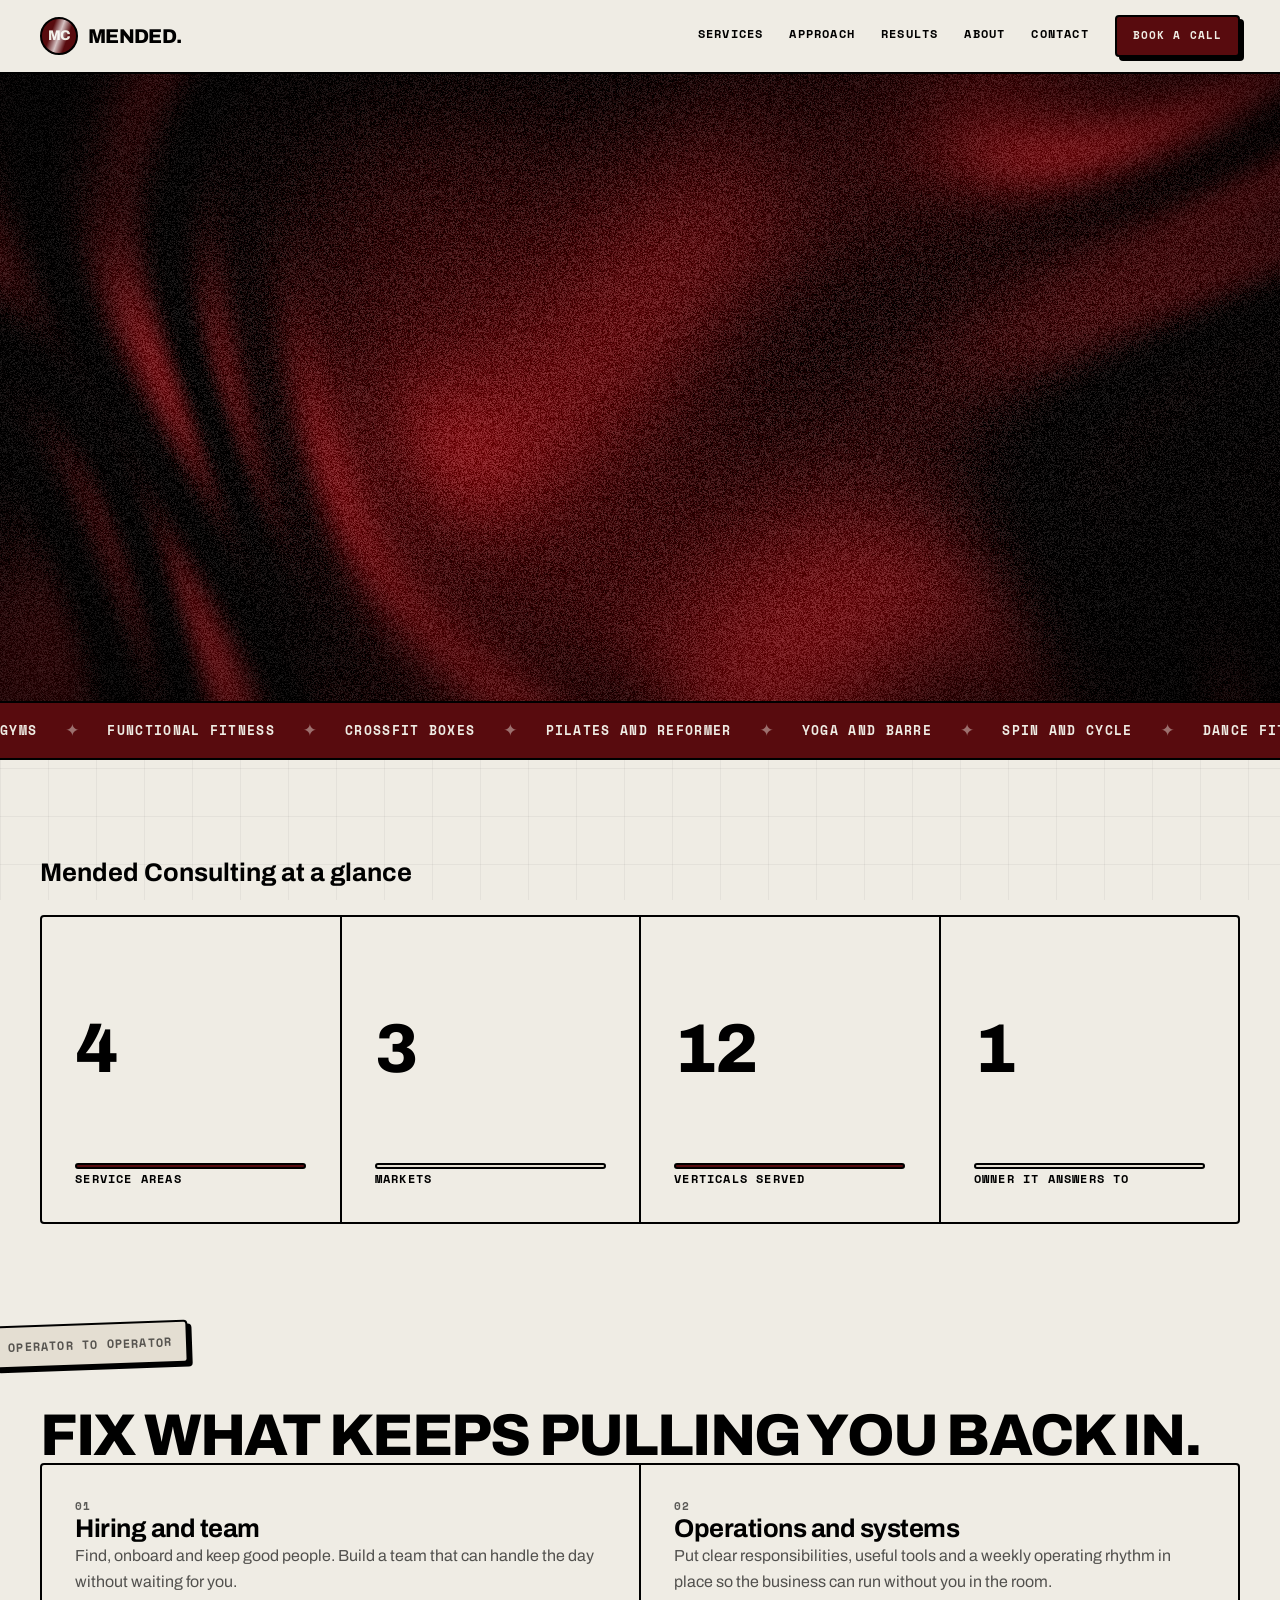
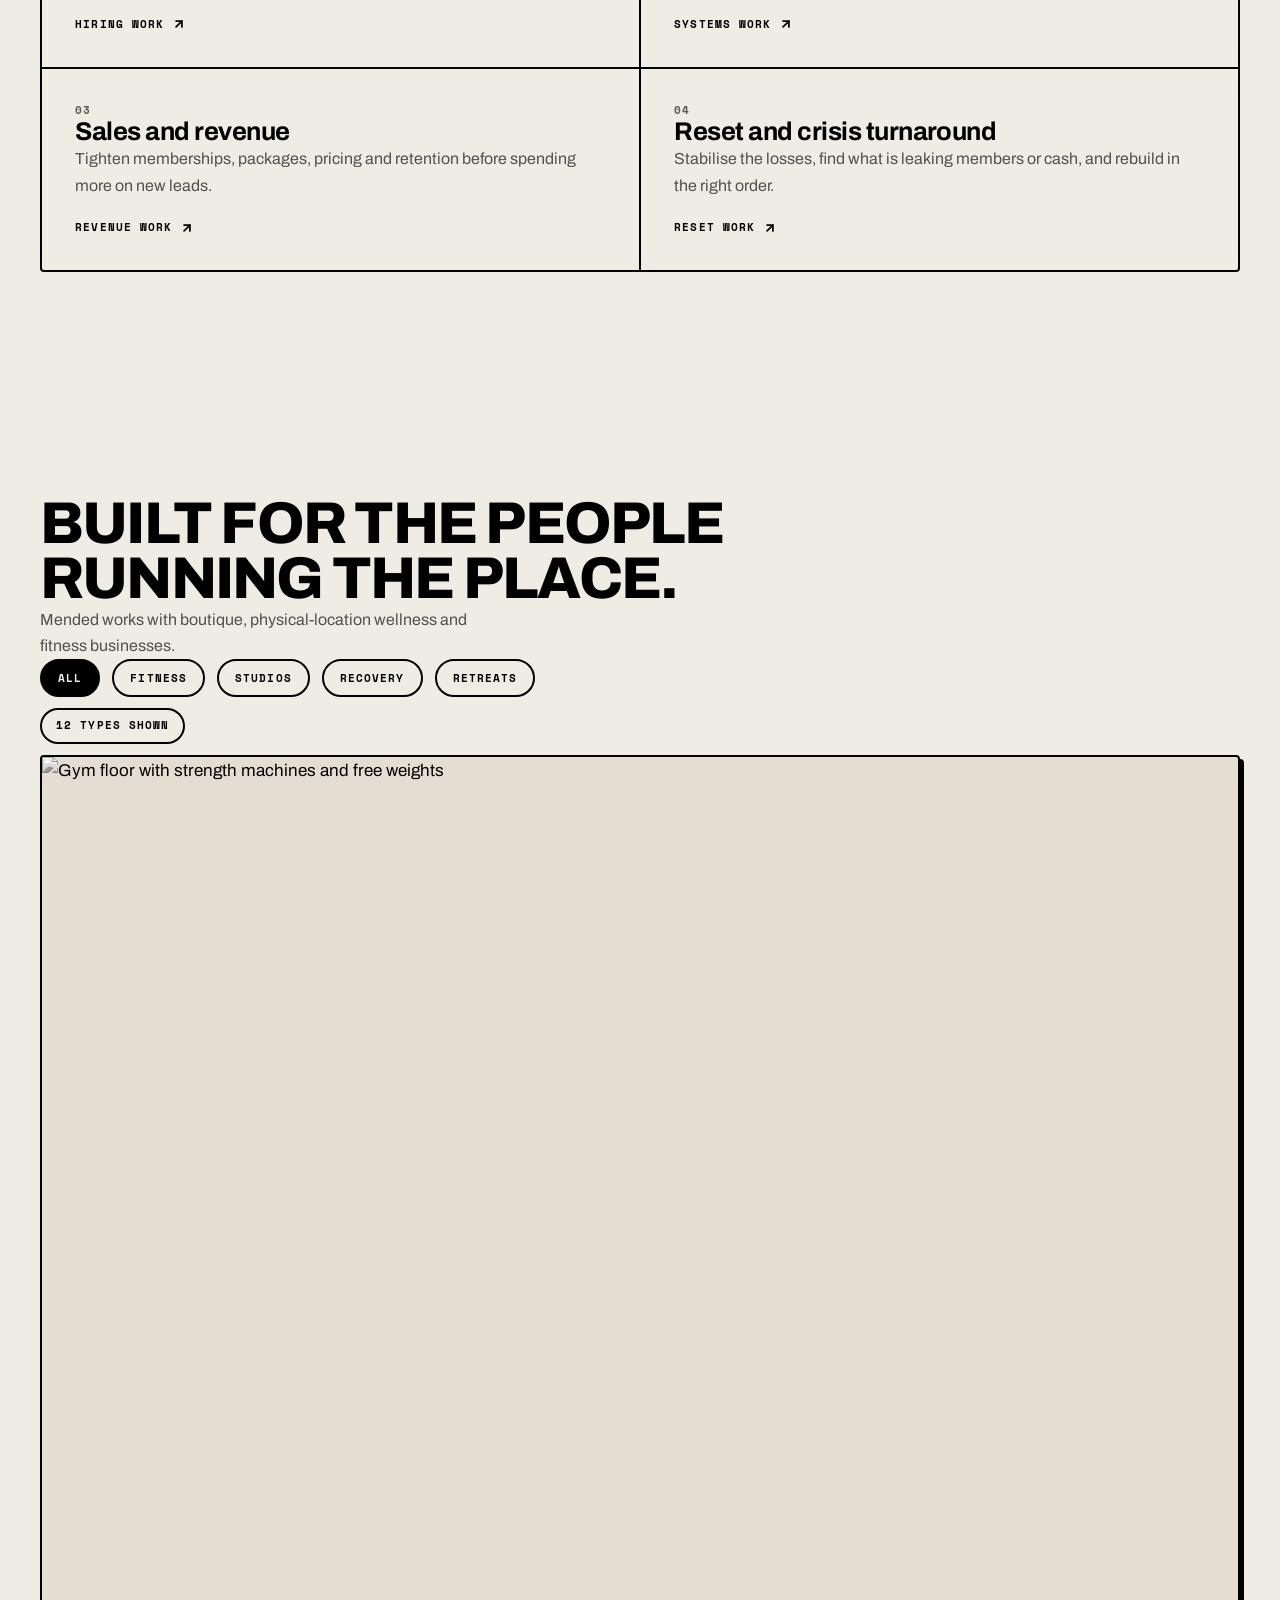
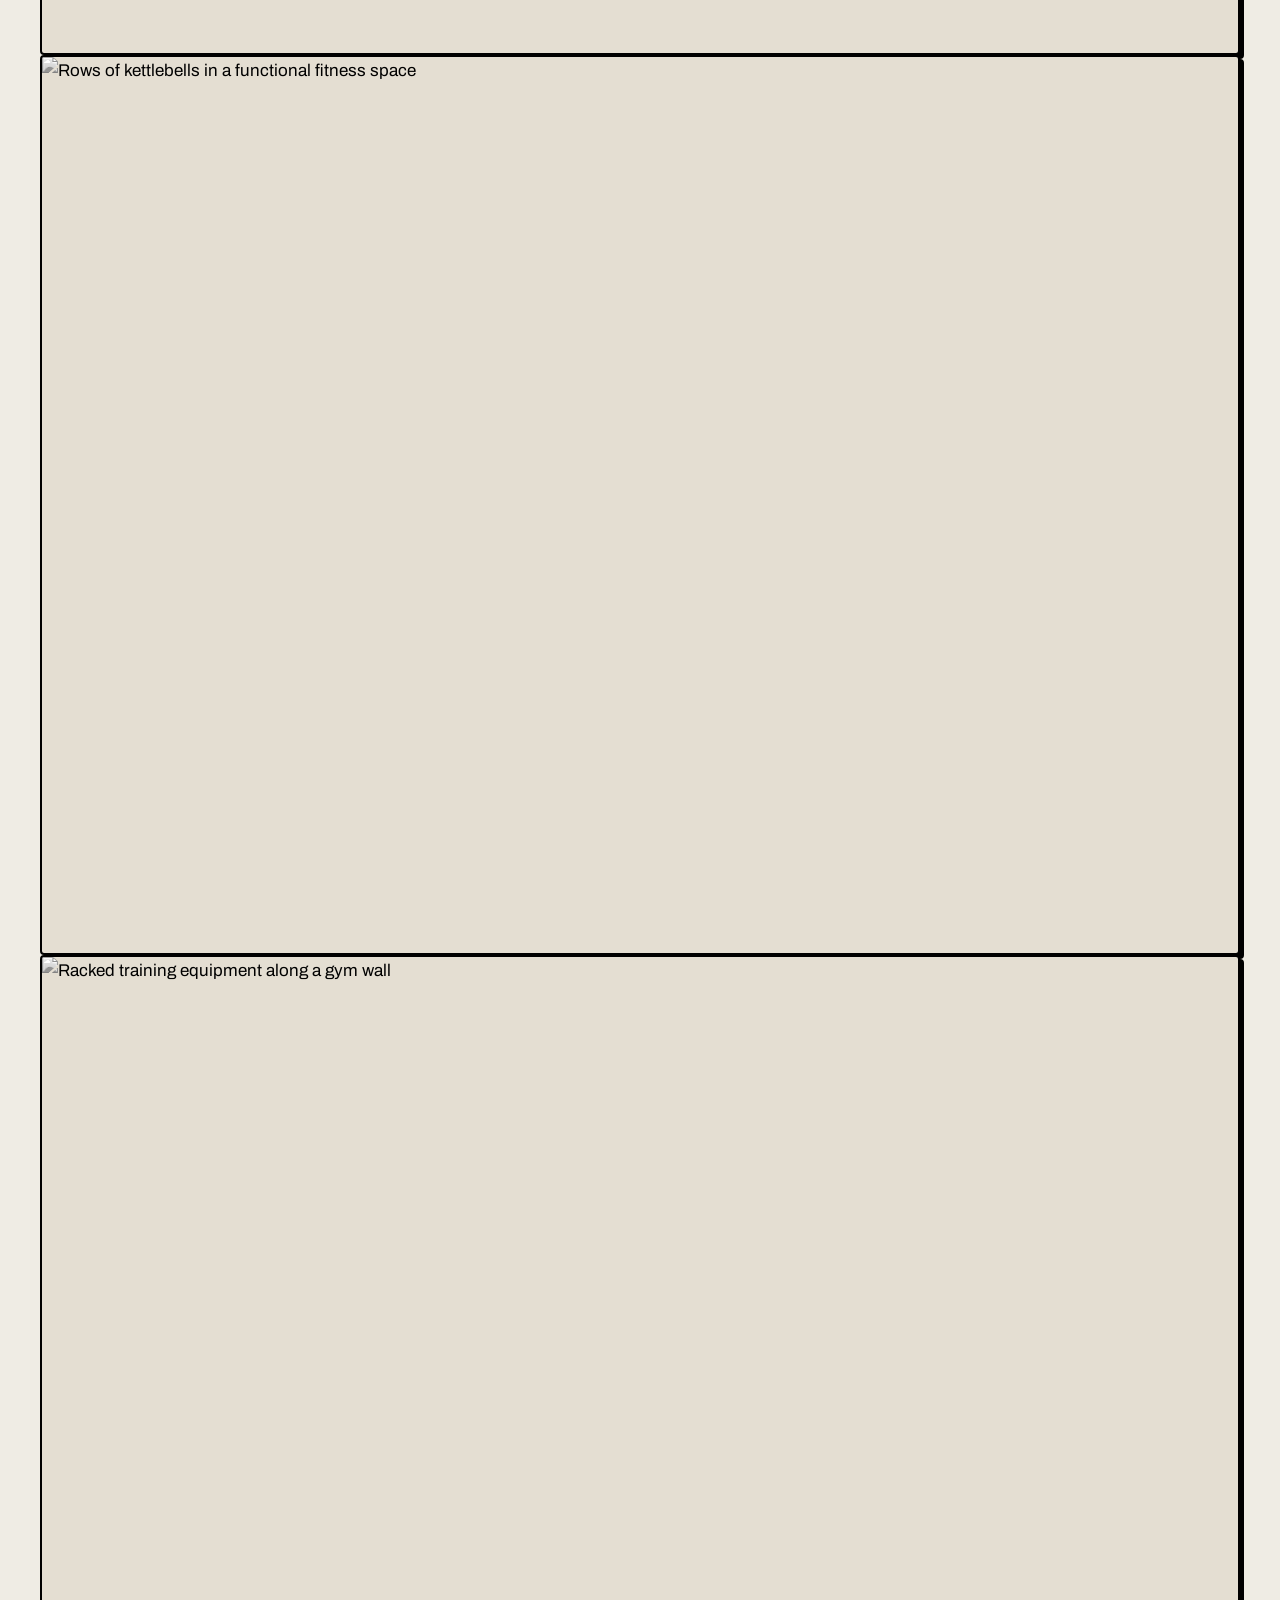
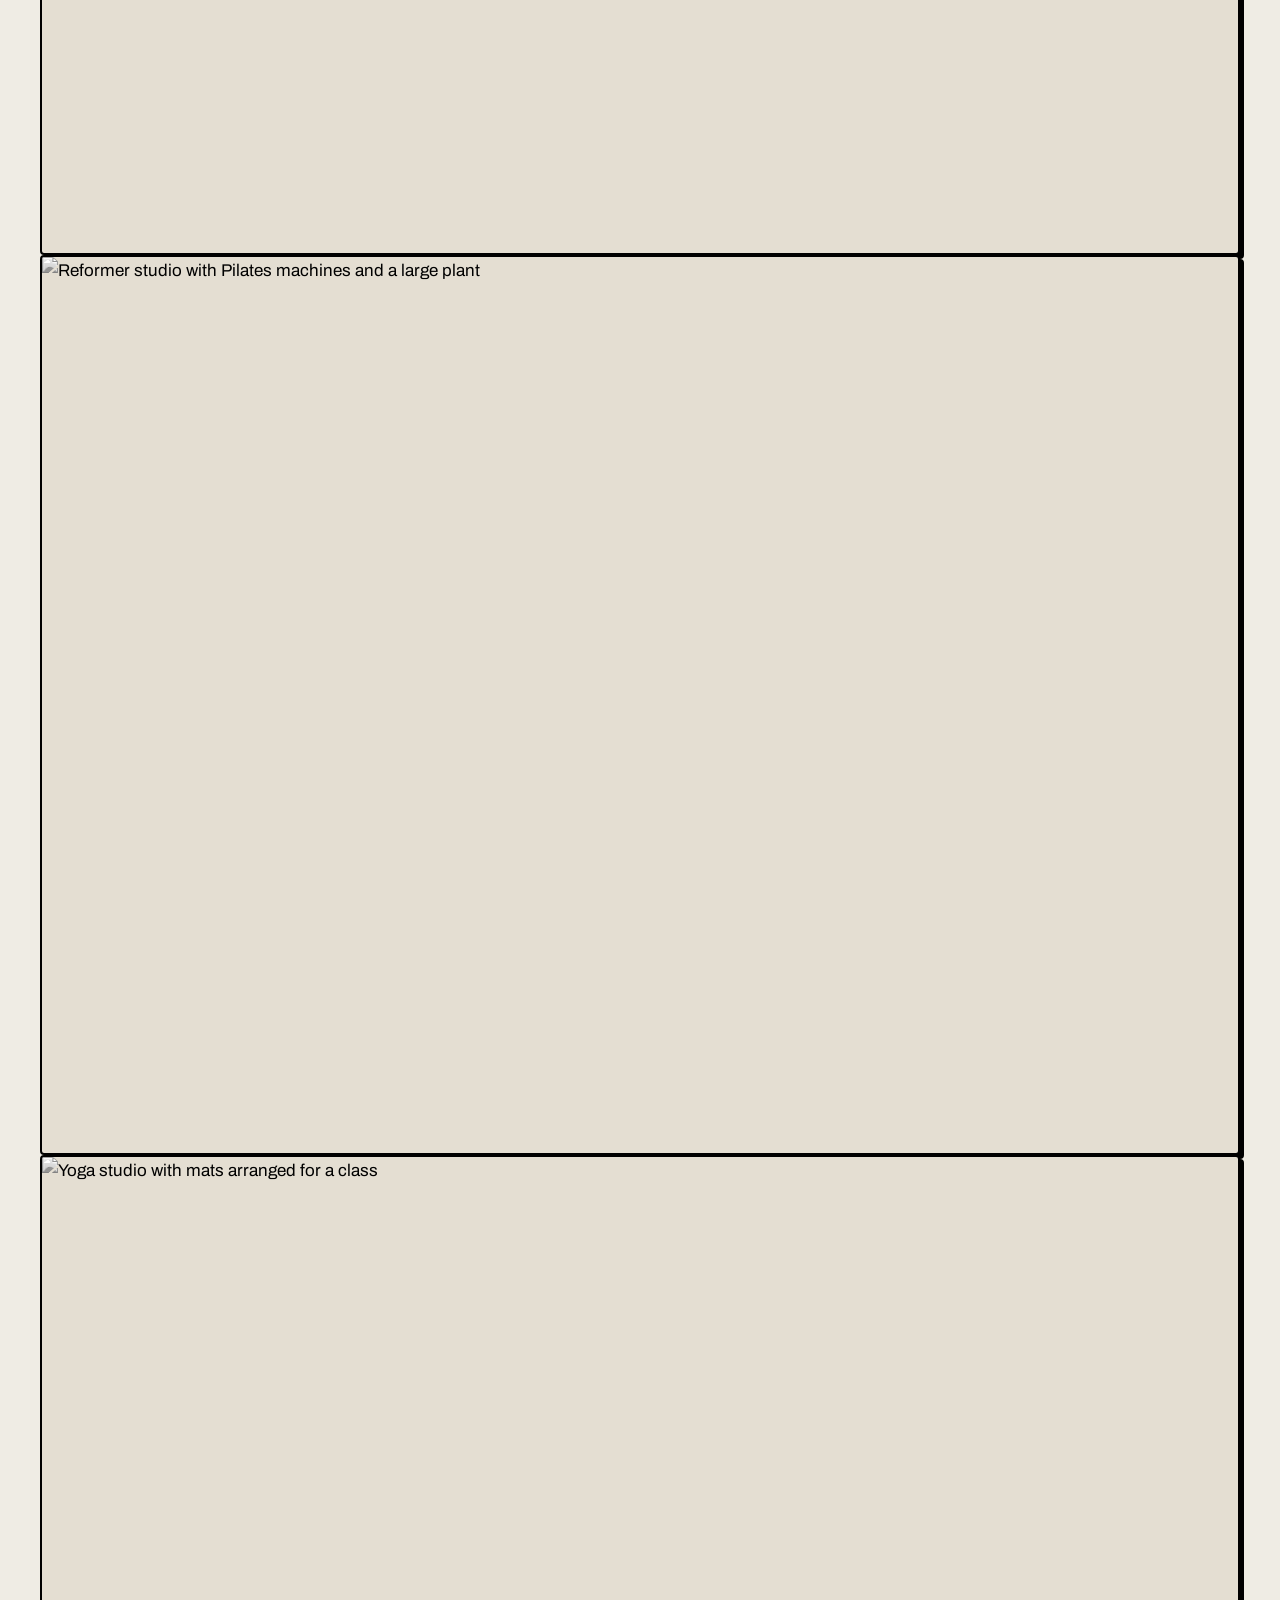
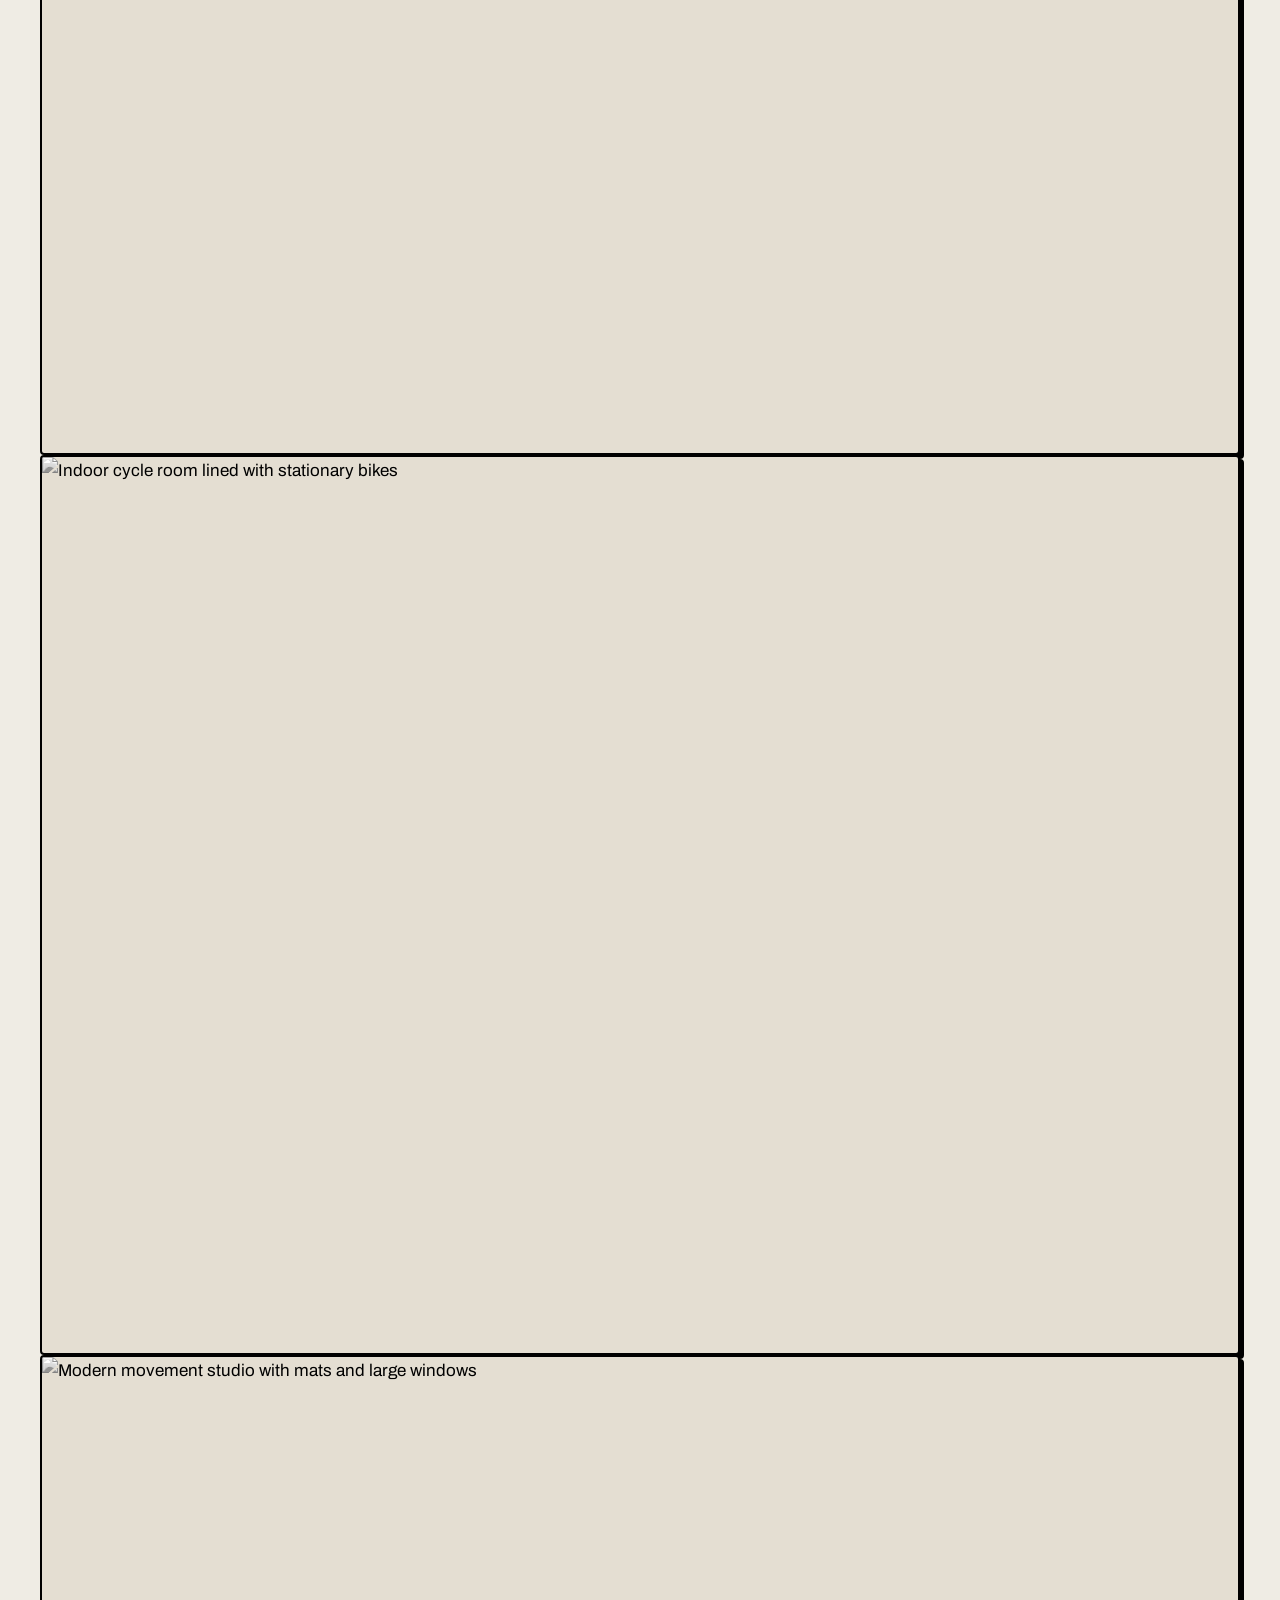
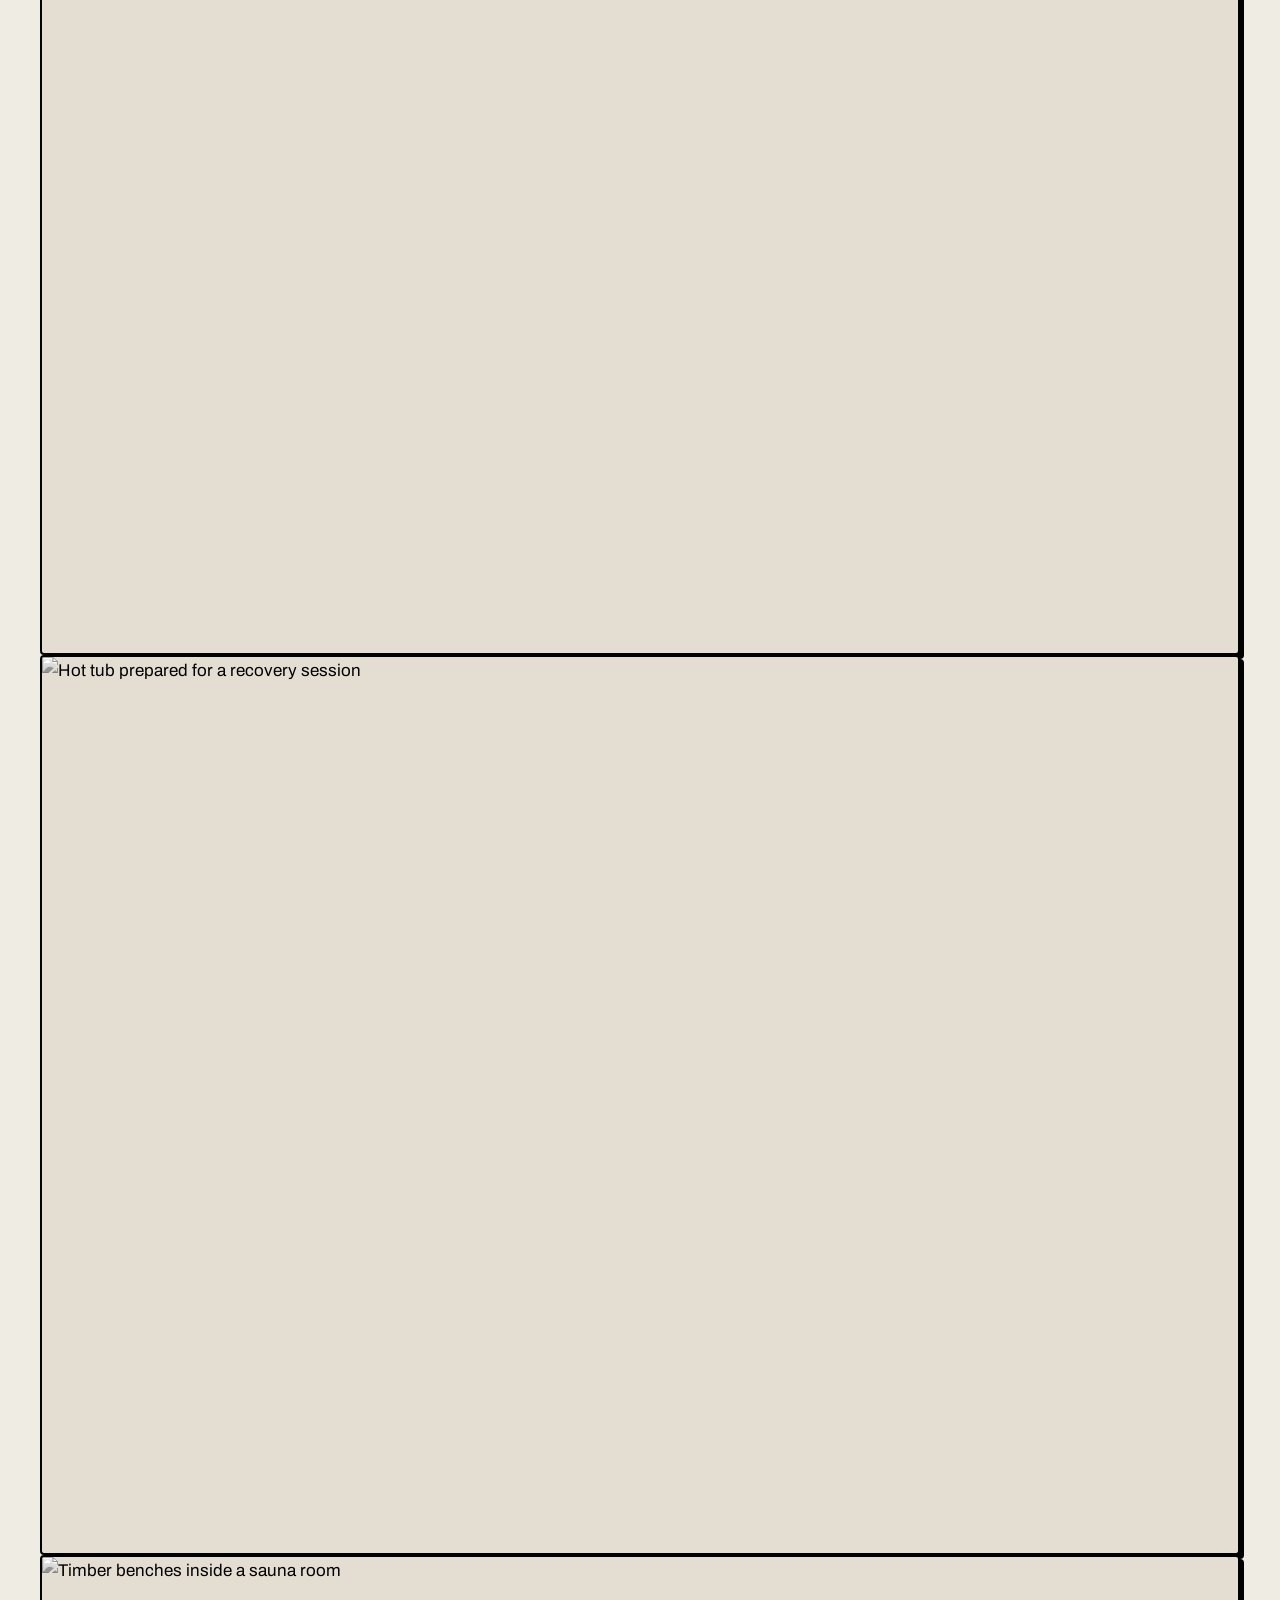
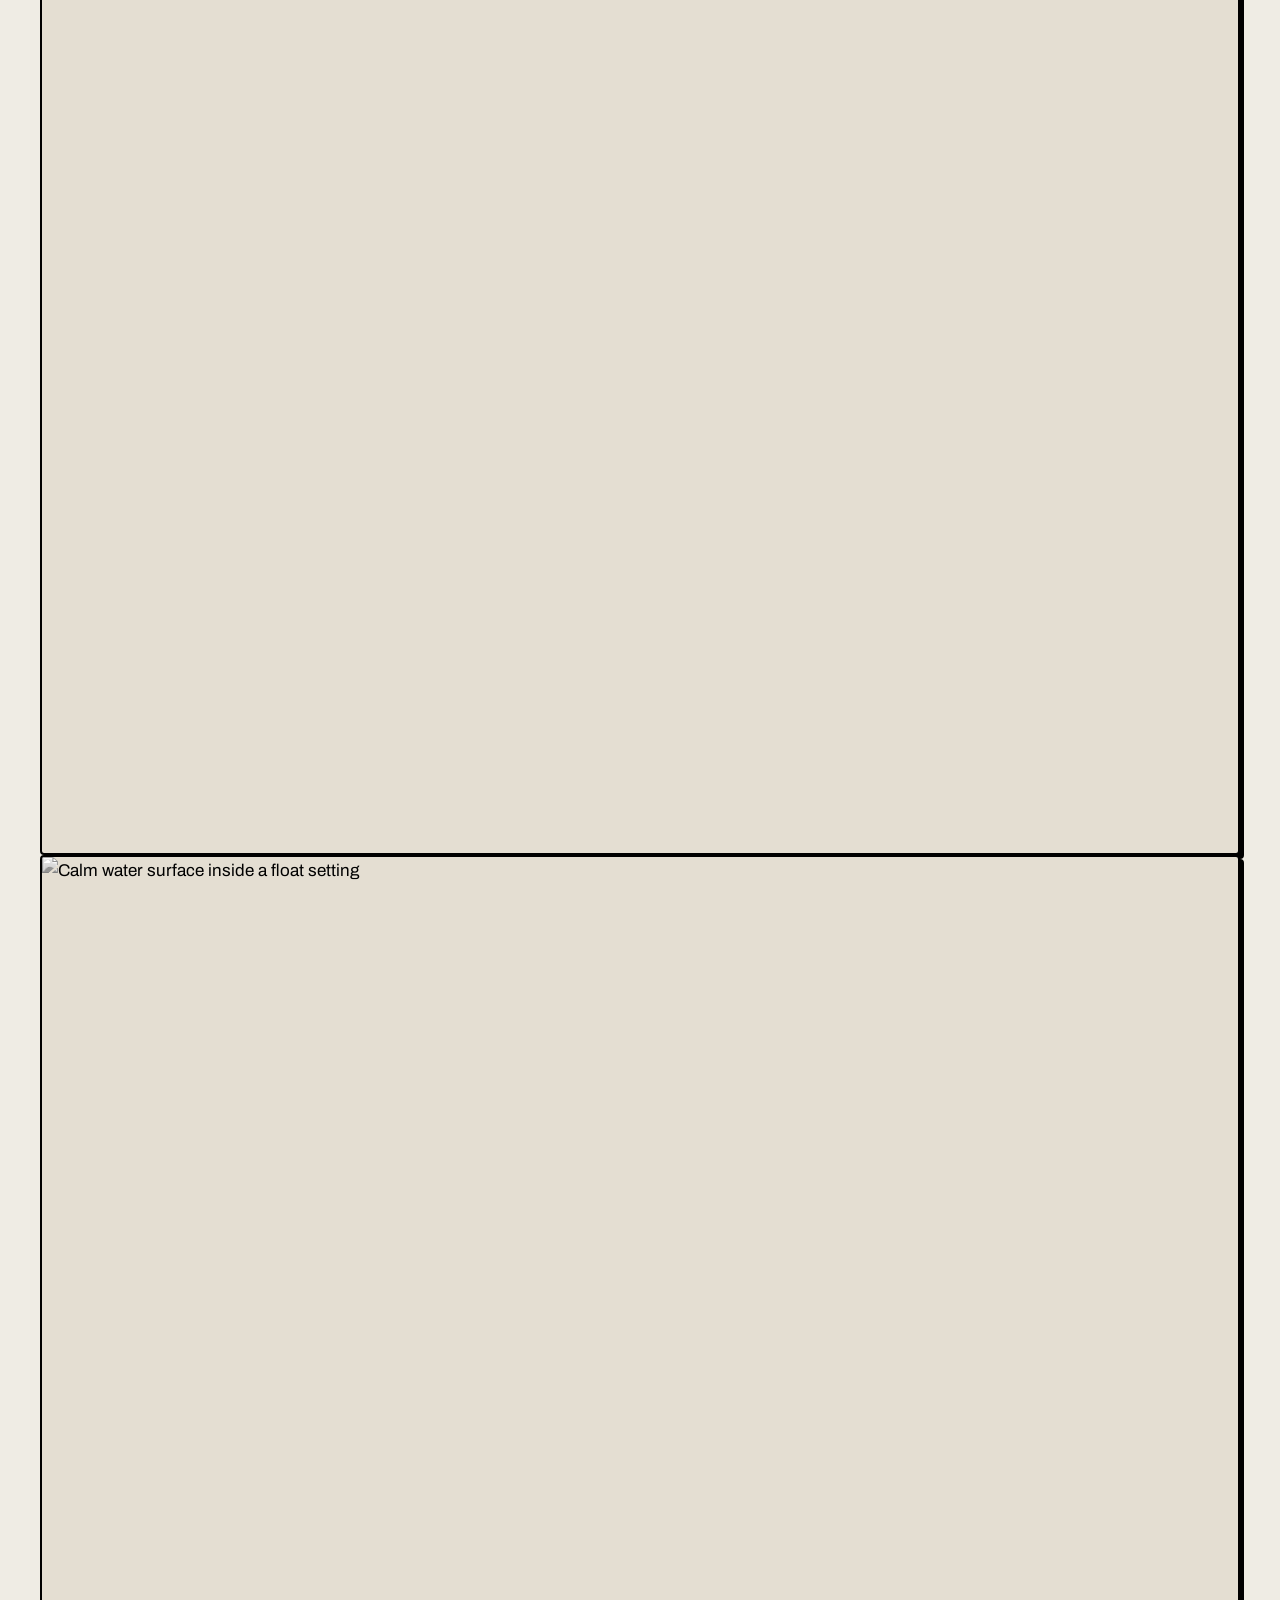
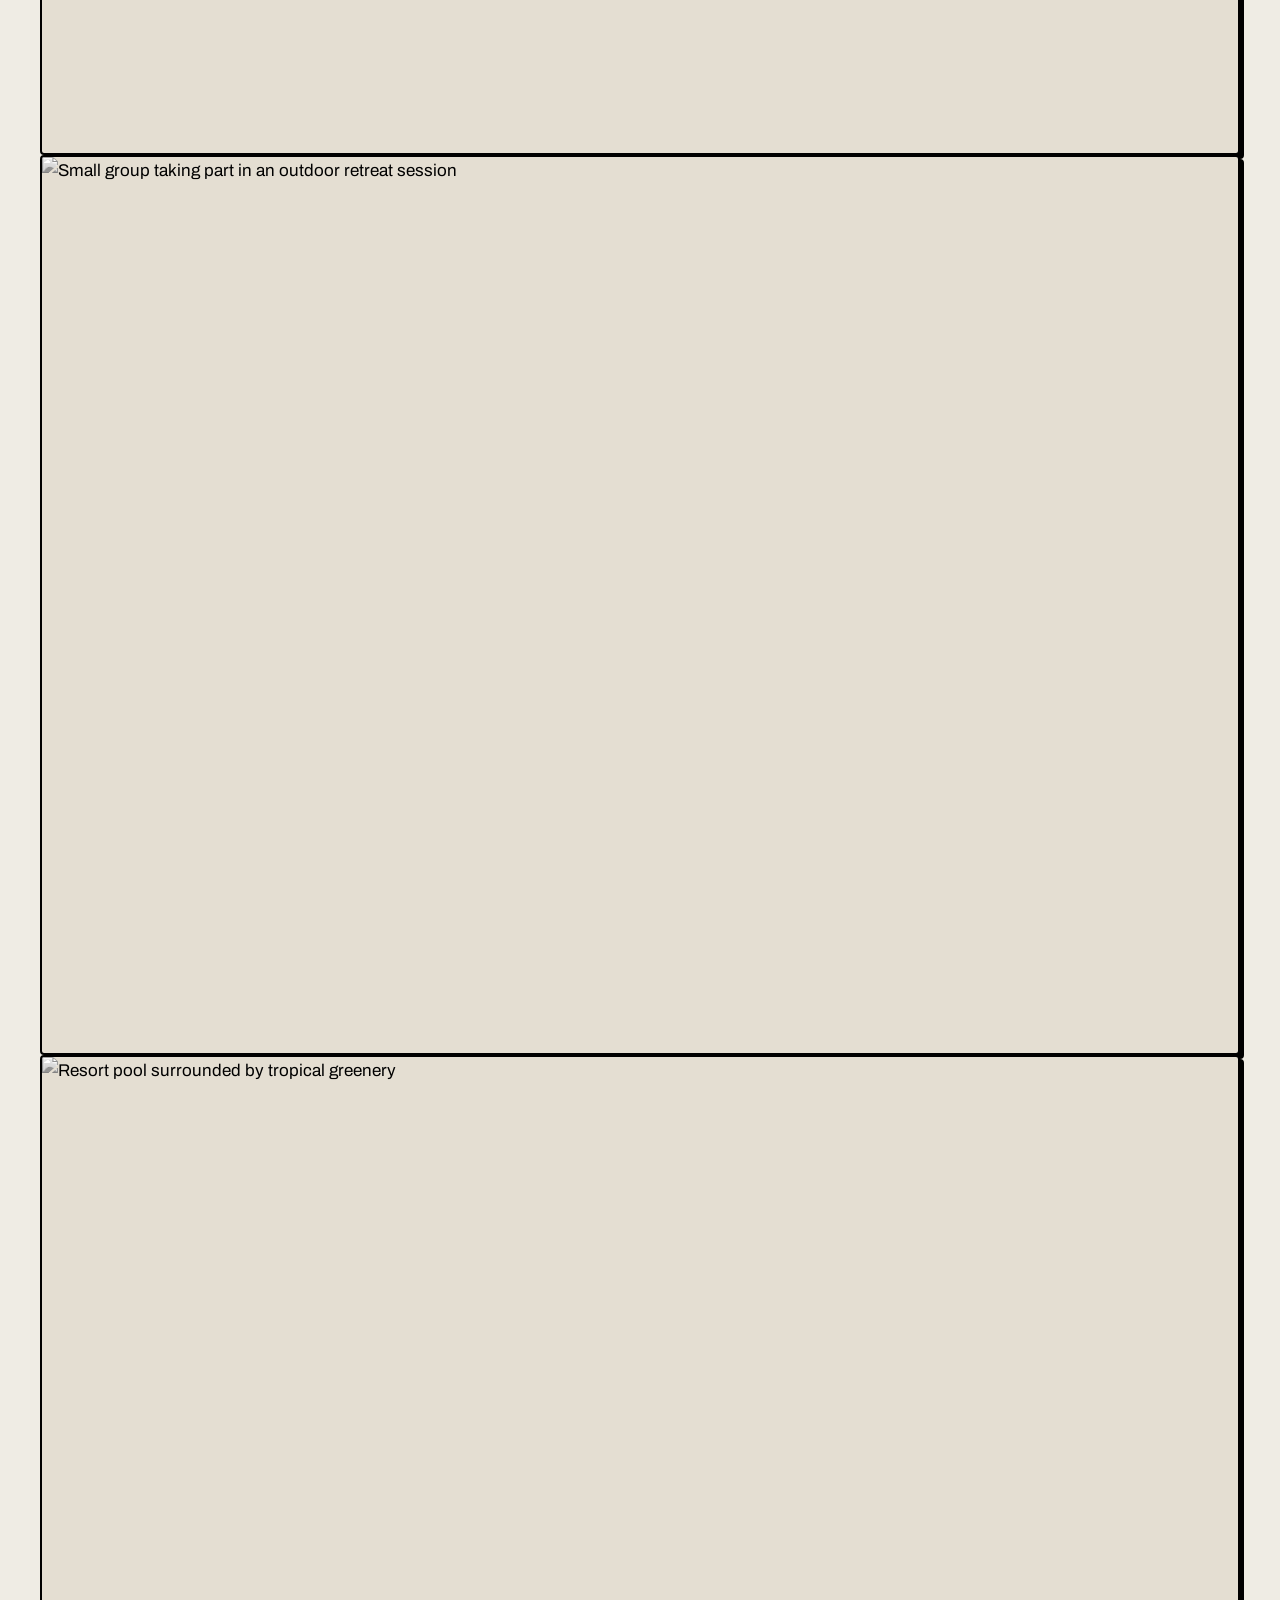
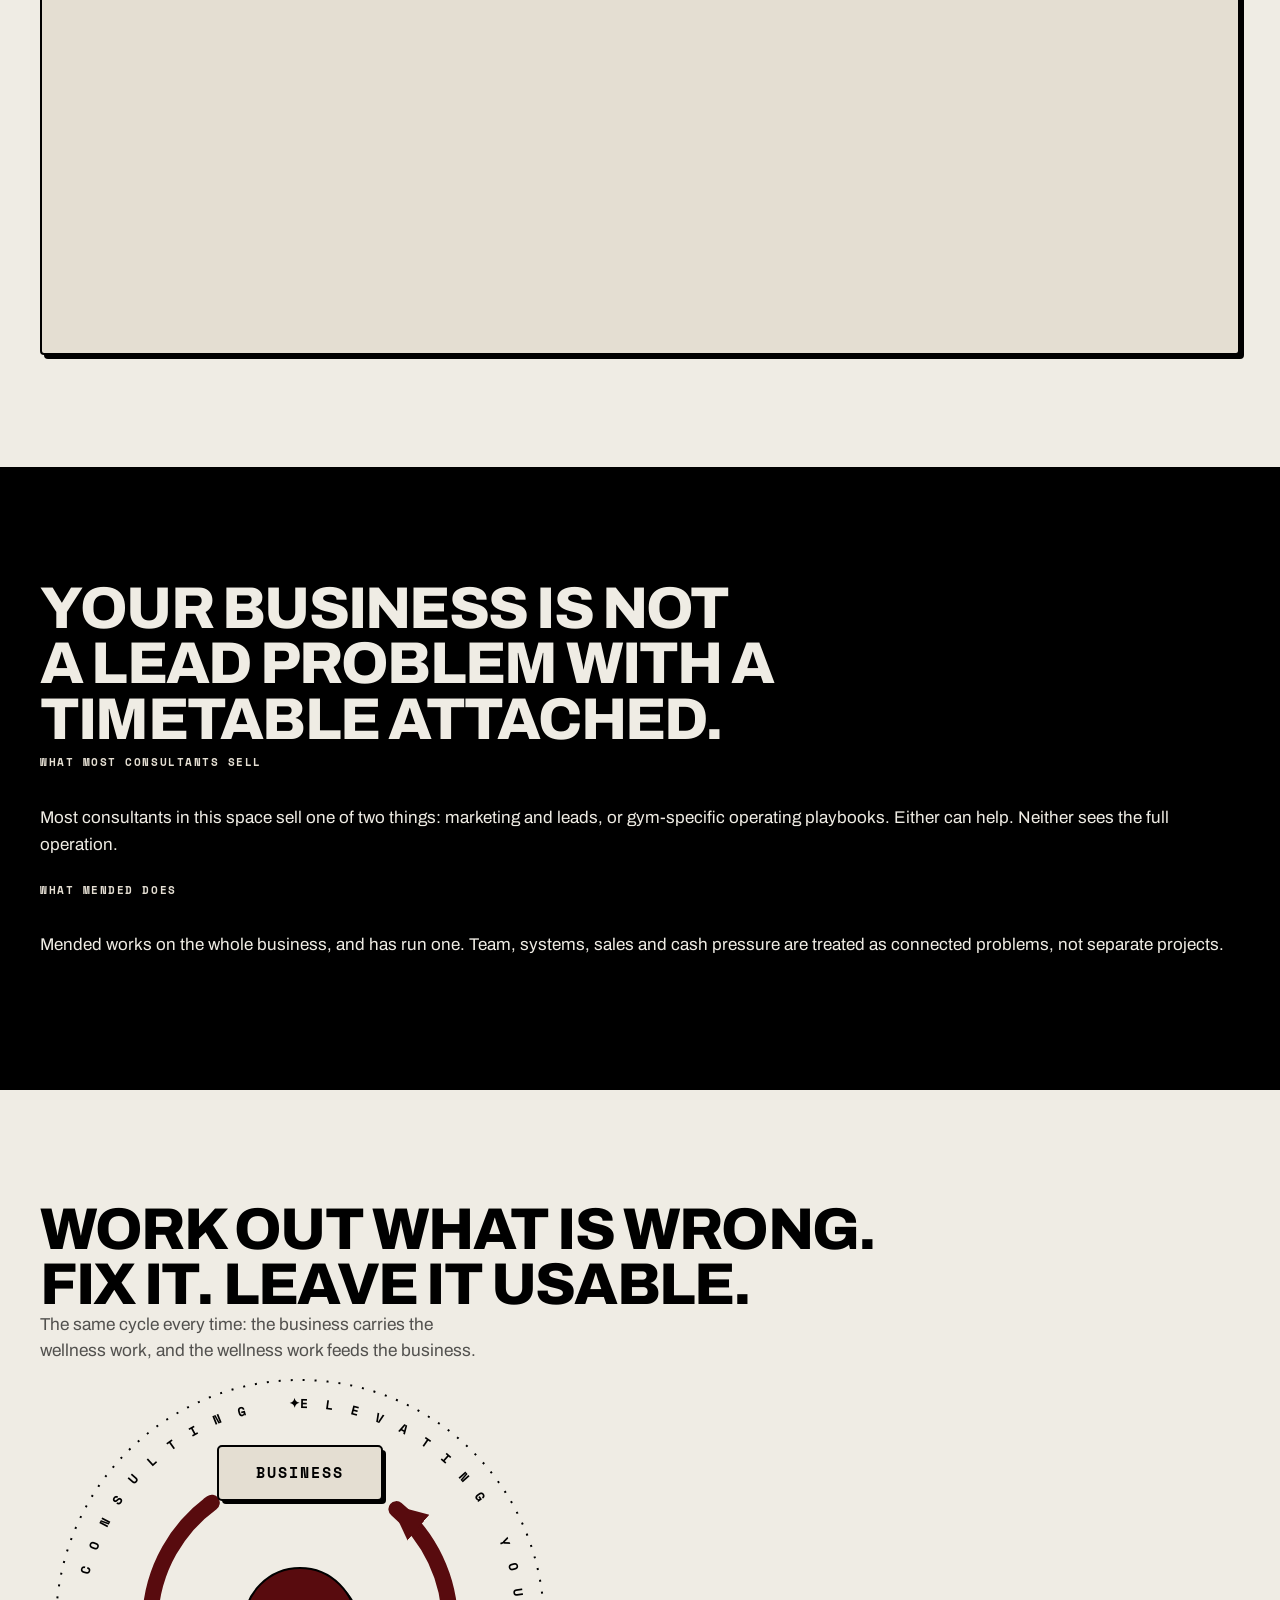
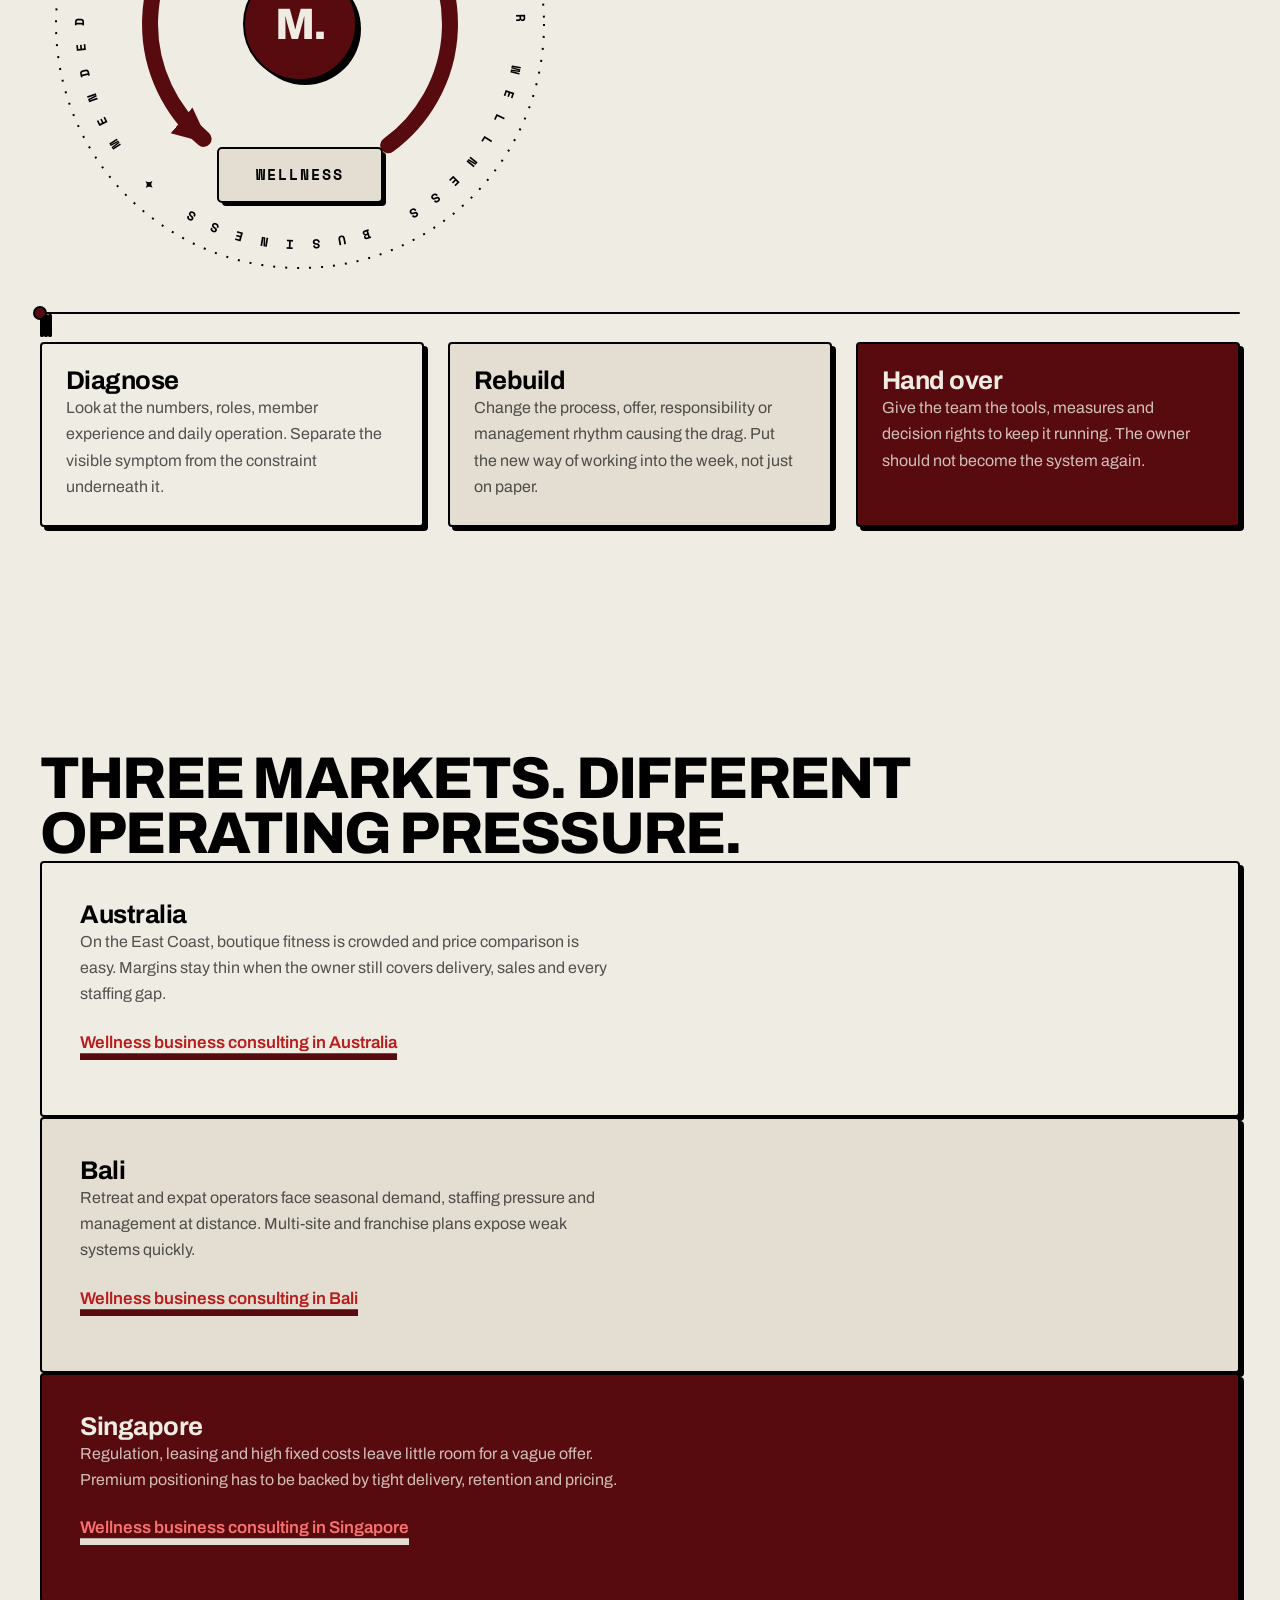
==== commit 91929d36: "﻿Remove the hero badge; run the aurora on every device - The "Working across Australia, Bali and Sin" ====
--- a/index.html
+++ b/index.html
@@ -158,16 +158,15 @@
     <section class="sec hero-stage hero-dark min-h-[calc(100dvh-72px)] flex items-center overflow-hidden" aria-labelledby="home-heading">
       <!-- Animated background: the Auralis noise shader ported to vanilla WebGL
            in site.js, running the brand maroons over a near-black field with
-           film grain. Only runs on fine-pointer desktops, never under
-           prefers-reduced-motion, and pauses whenever the hero is off screen
-           or the tab is hidden. Without it the hero is a flat dark stage. -->
+           film grain. Runs on every device, never under prefers-reduced-motion,
+           and pauses whenever the hero is off screen or the tab is hidden.
+           Without it the hero is a flat dark stage. -->
       <div class="hero-motion" aria-hidden="true">
         <canvas class="hero-motion__canvas" data-aurora></canvas>
       </div>
       <div class="wrap relative z-[1] py-6 min-[900px]:py-8">
         <div class="max-w-[880px] mx-auto flex flex-col items-center text-center">
-          <div class="badge badge-paper reveal">Working across Australia, Bali and Singapore</div>
-          <h1 class="display t-hero mt-6 reveal" style="--d:80ms" id="home-heading">
+          <h1 class="display t-hero reveal" id="home-heading">
             <span class="block">You built the studio.</span>
             <span class="block">Now build the <span class="mark">business.</span></span>
           </h1>
--- a/assets/css/site.css
+++ b/assets/css/site.css
@@ -176,10 +176,9 @@
    field. This is animated artwork, not CSS surface styling: the flat-colour
    rule still applies to components.
 
-   The layer is display:none by default and only exists on fine-pointer
-   desktops with motion allowed; site.js checks that before compiling a
-   shader, so phones and reduced-motion users pay nothing and simply see
-   the flat dark stage.
+   The layer runs on every device; the DPR cap in site.js keeps the phone
+   cost small. The one exclusion is prefers-reduced-motion, which gets the
+   flat dark stage and never compiles a shader.
    ========================================================================== */
 
 .hero-stage { position: relative; }
@@ -195,8 +194,10 @@
 
 .hero-motion__canvas { width: 100%; height: 100%; display: block; }
 
-@media (min-width: 900px) and (hover: hover) and (pointer: fine) and (prefers-reduced-motion: no-preference) {
-  .js .hero-motion { display: block; }
+.js .hero-motion { display: block; }
+
+@media (prefers-reduced-motion: reduce) {
+  .hero-motion { display: none !important; }
 }
 
 .t-sec {
